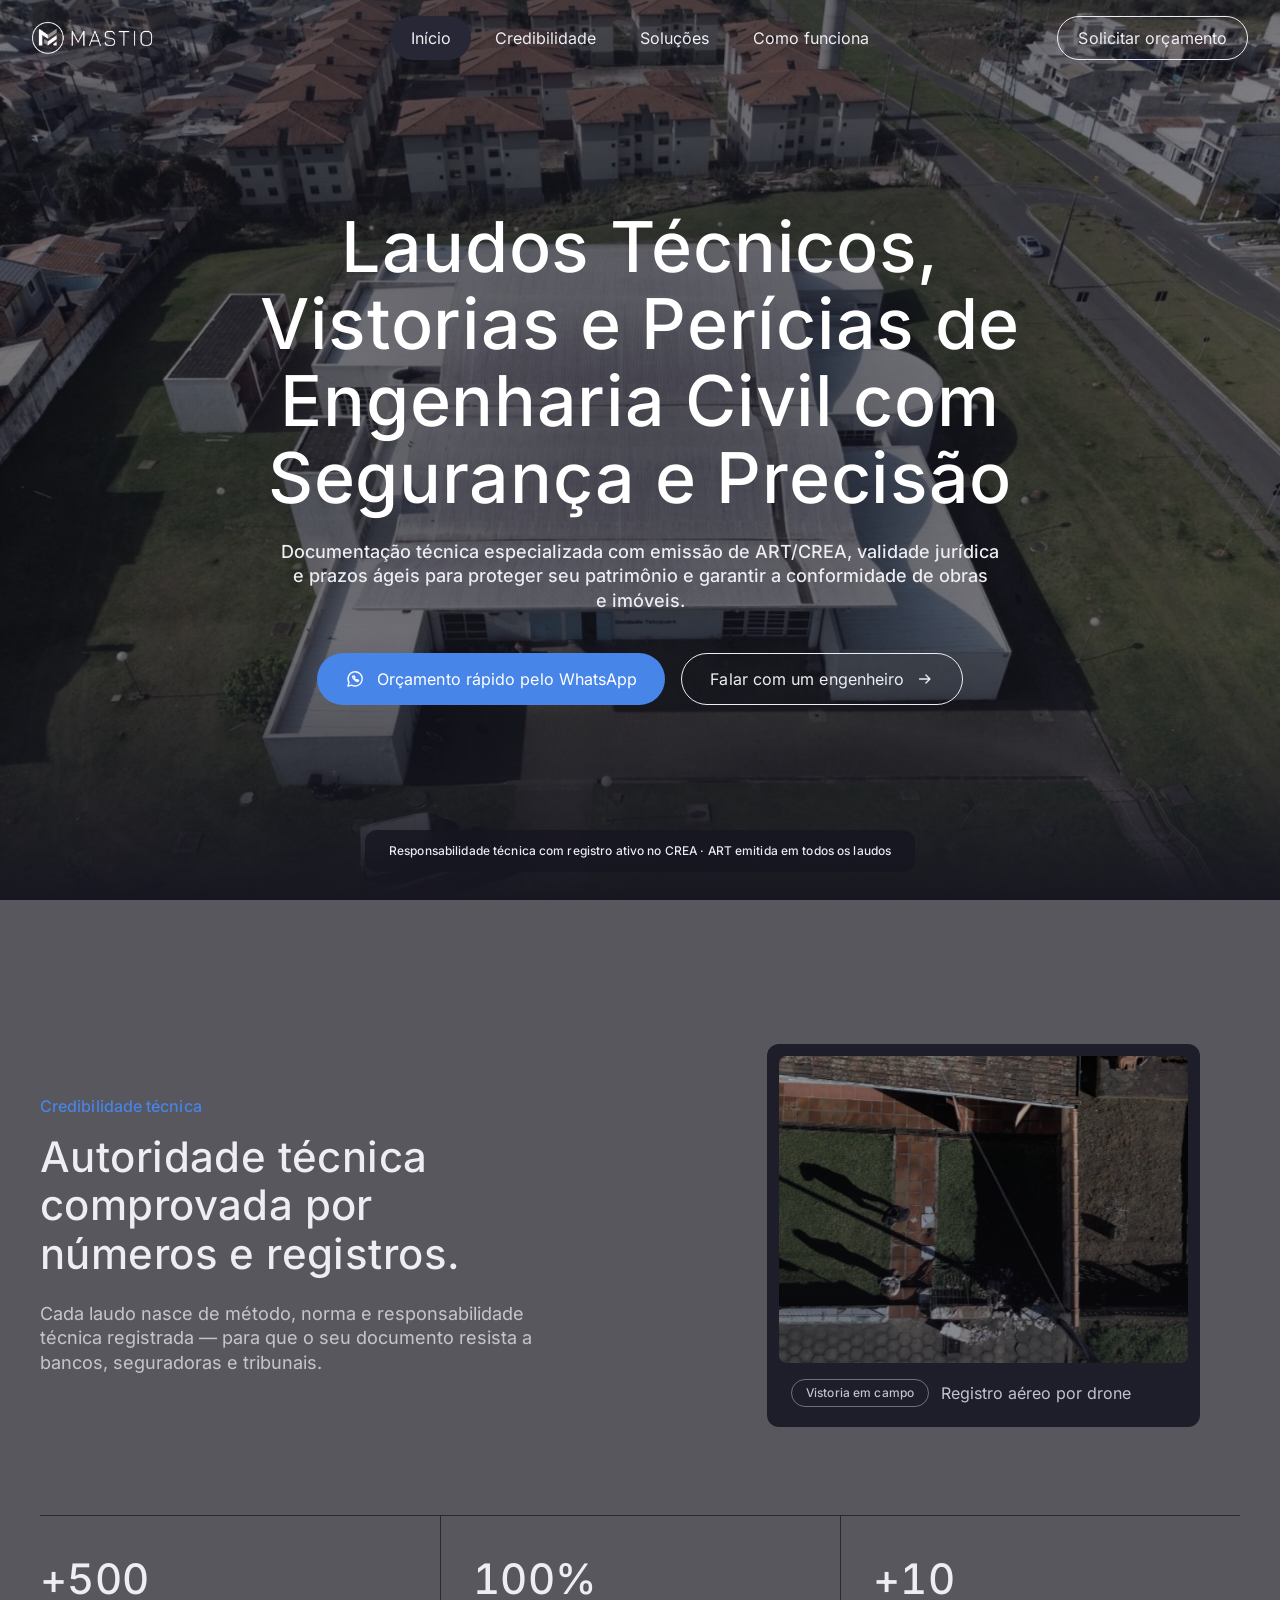
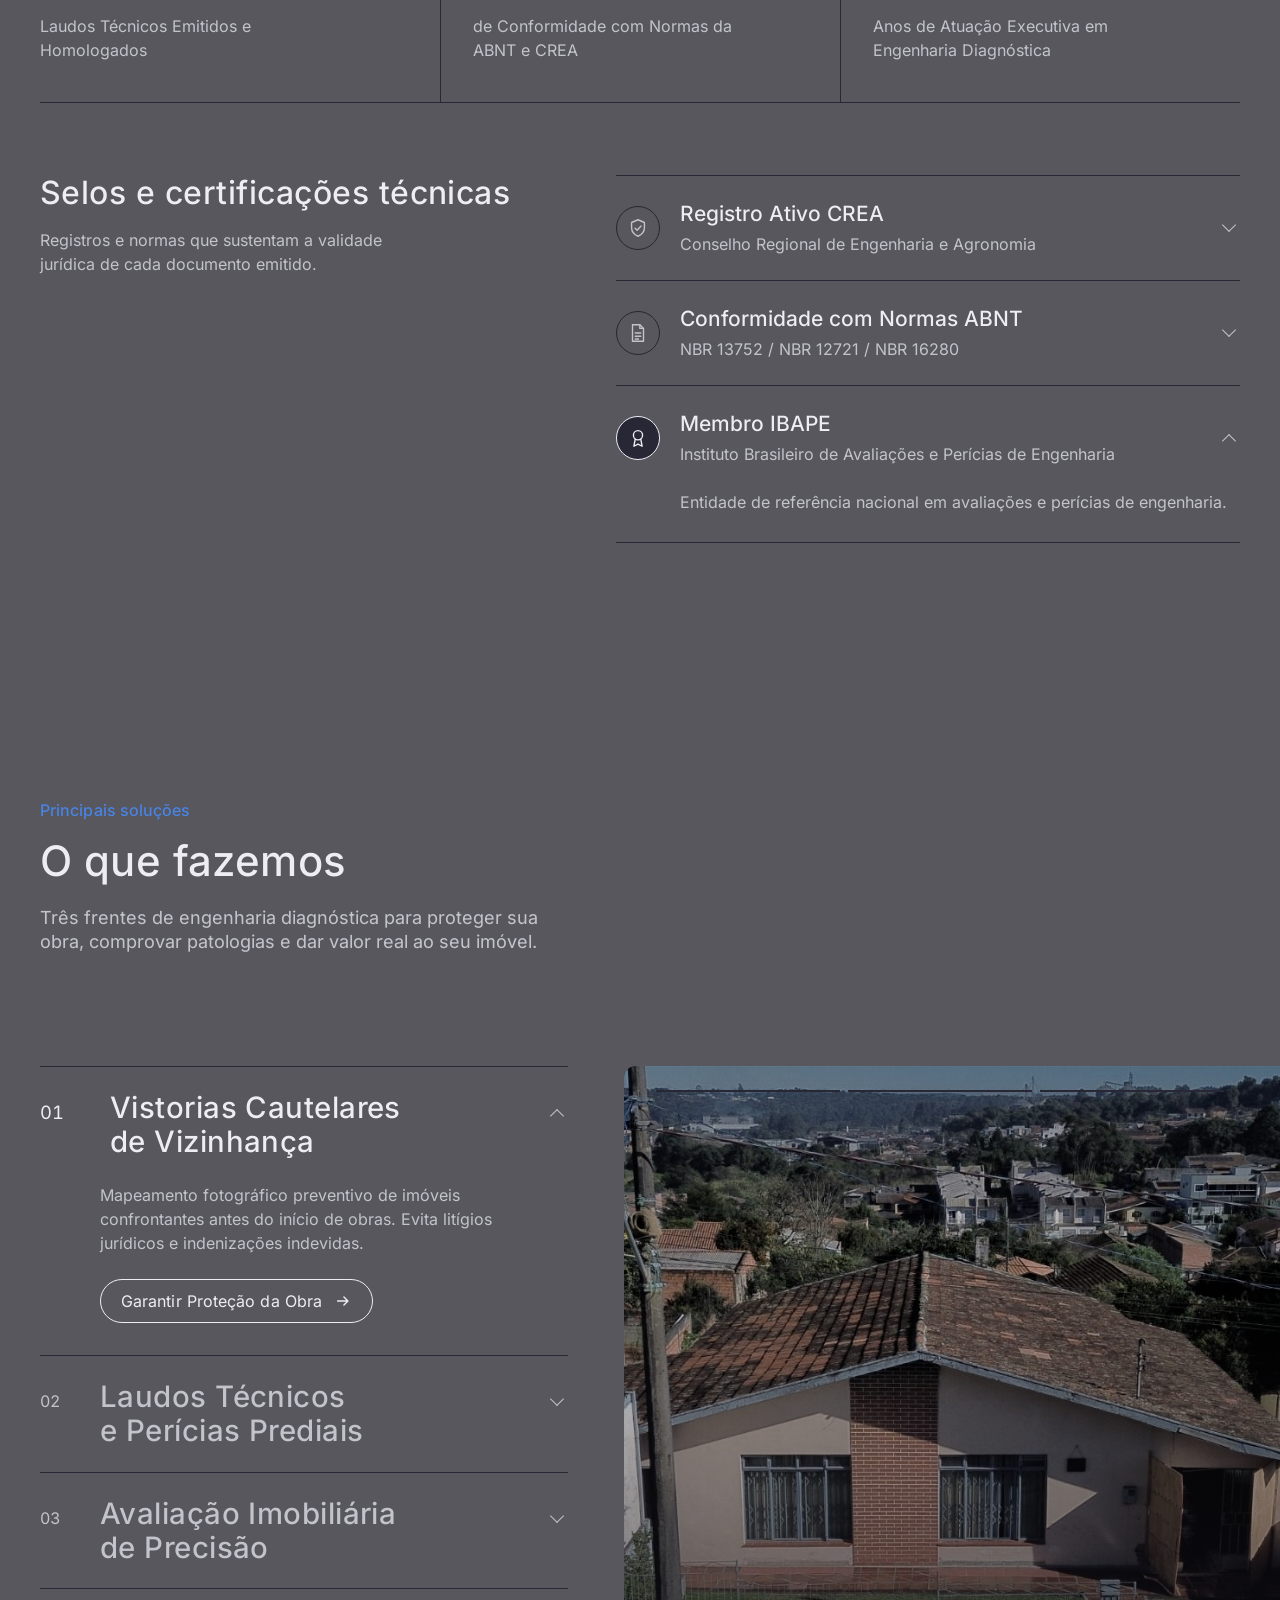
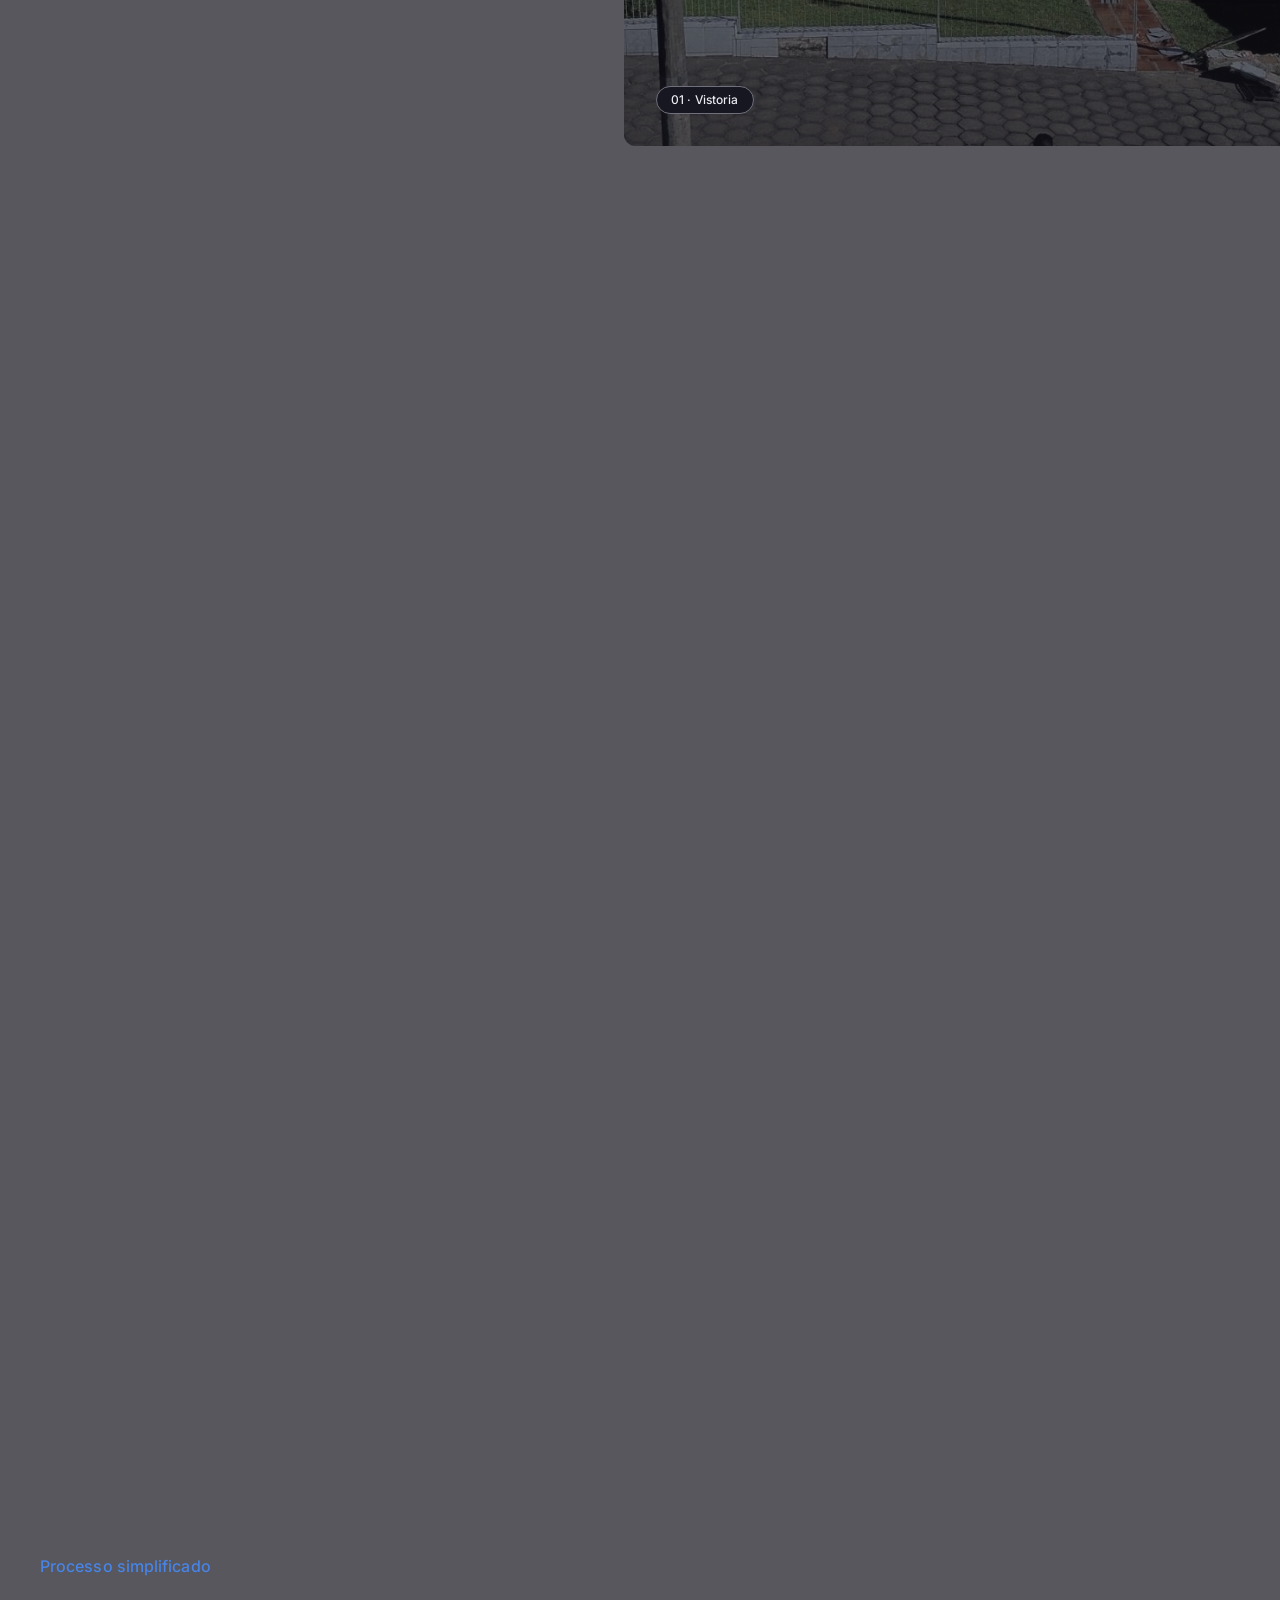
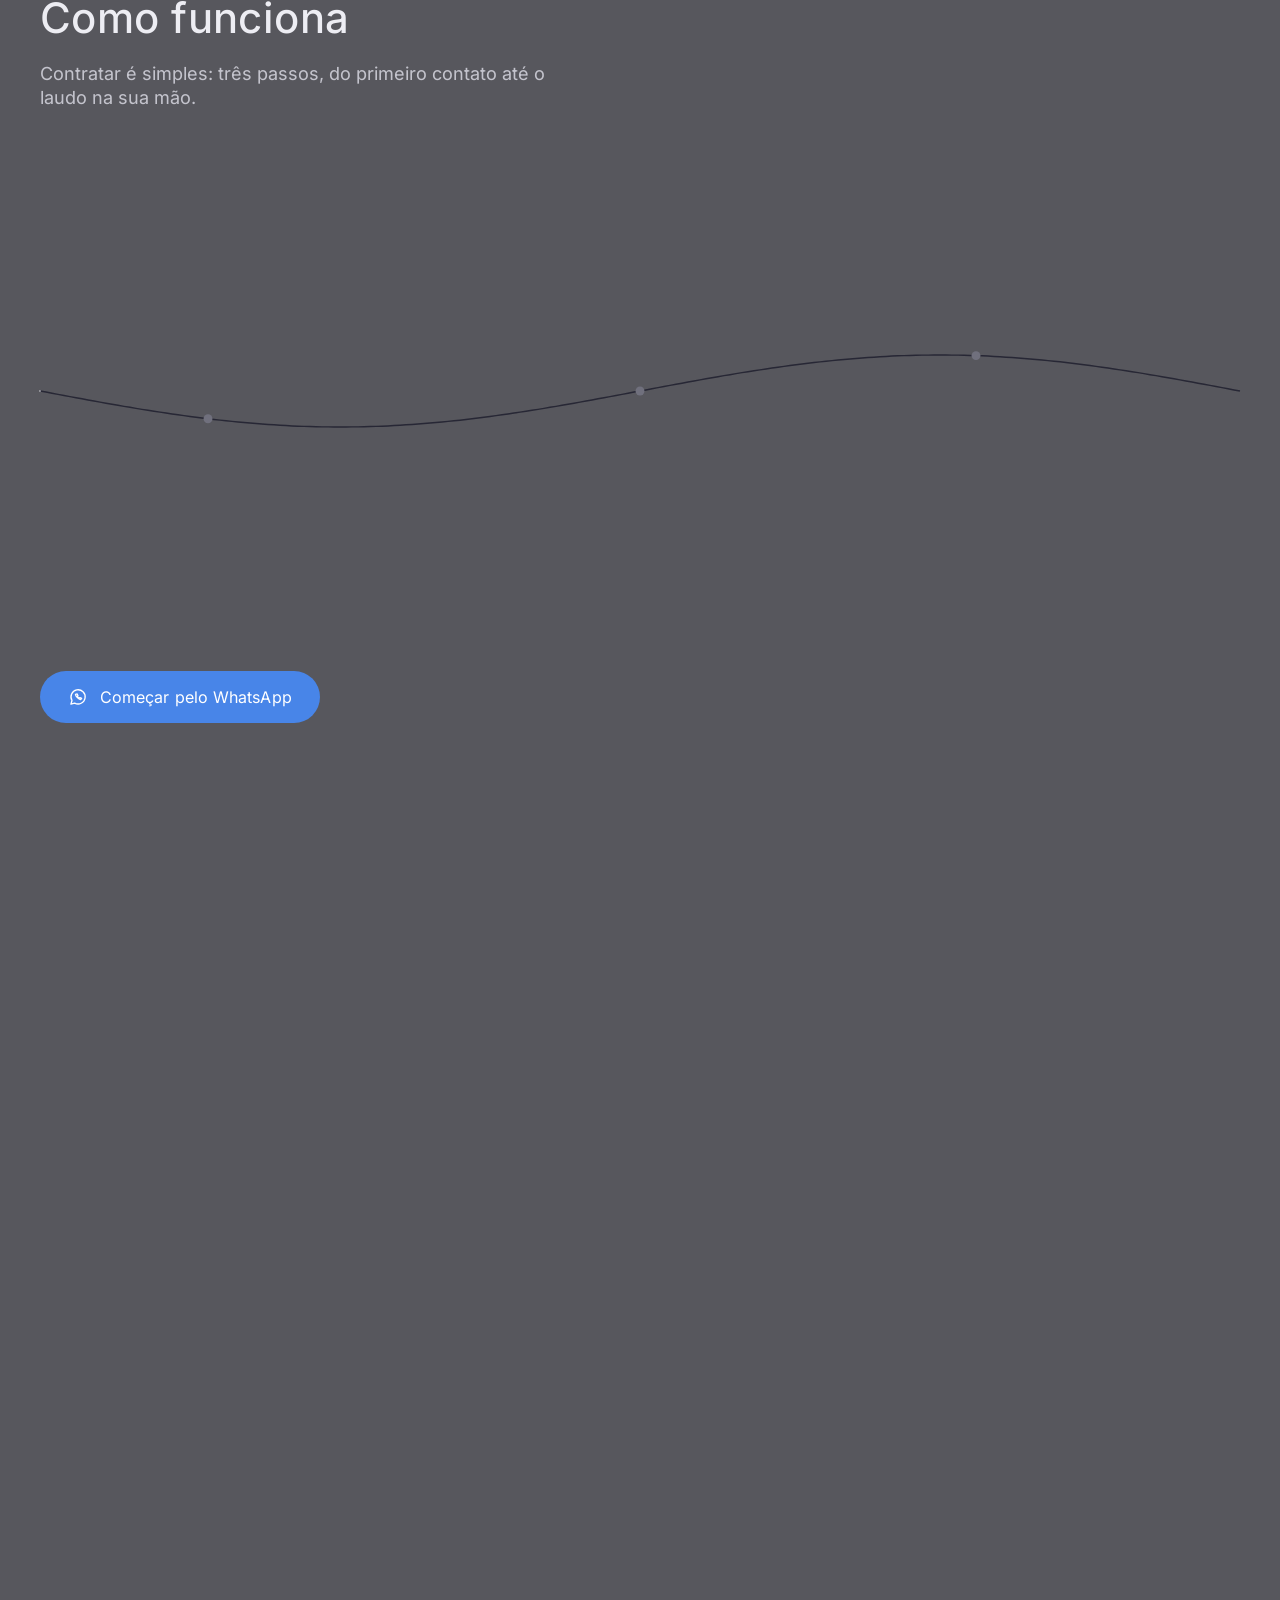
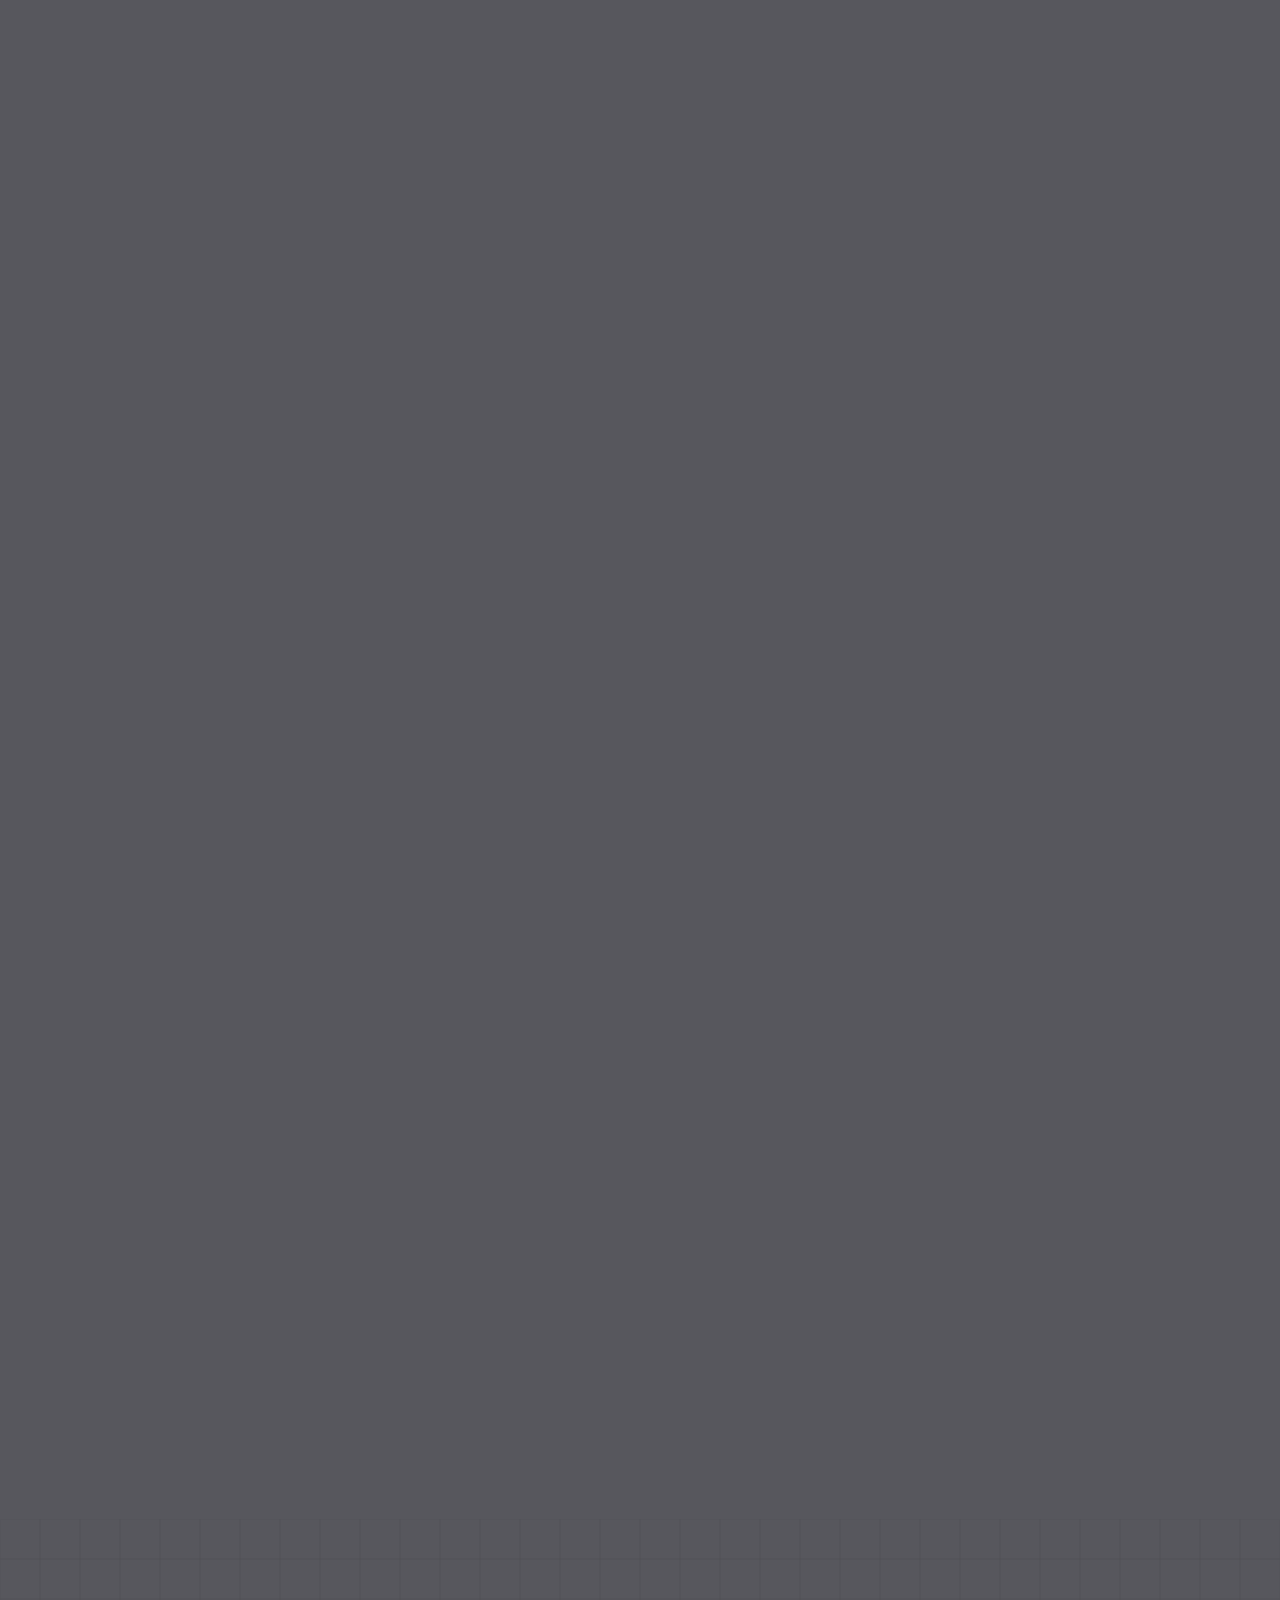
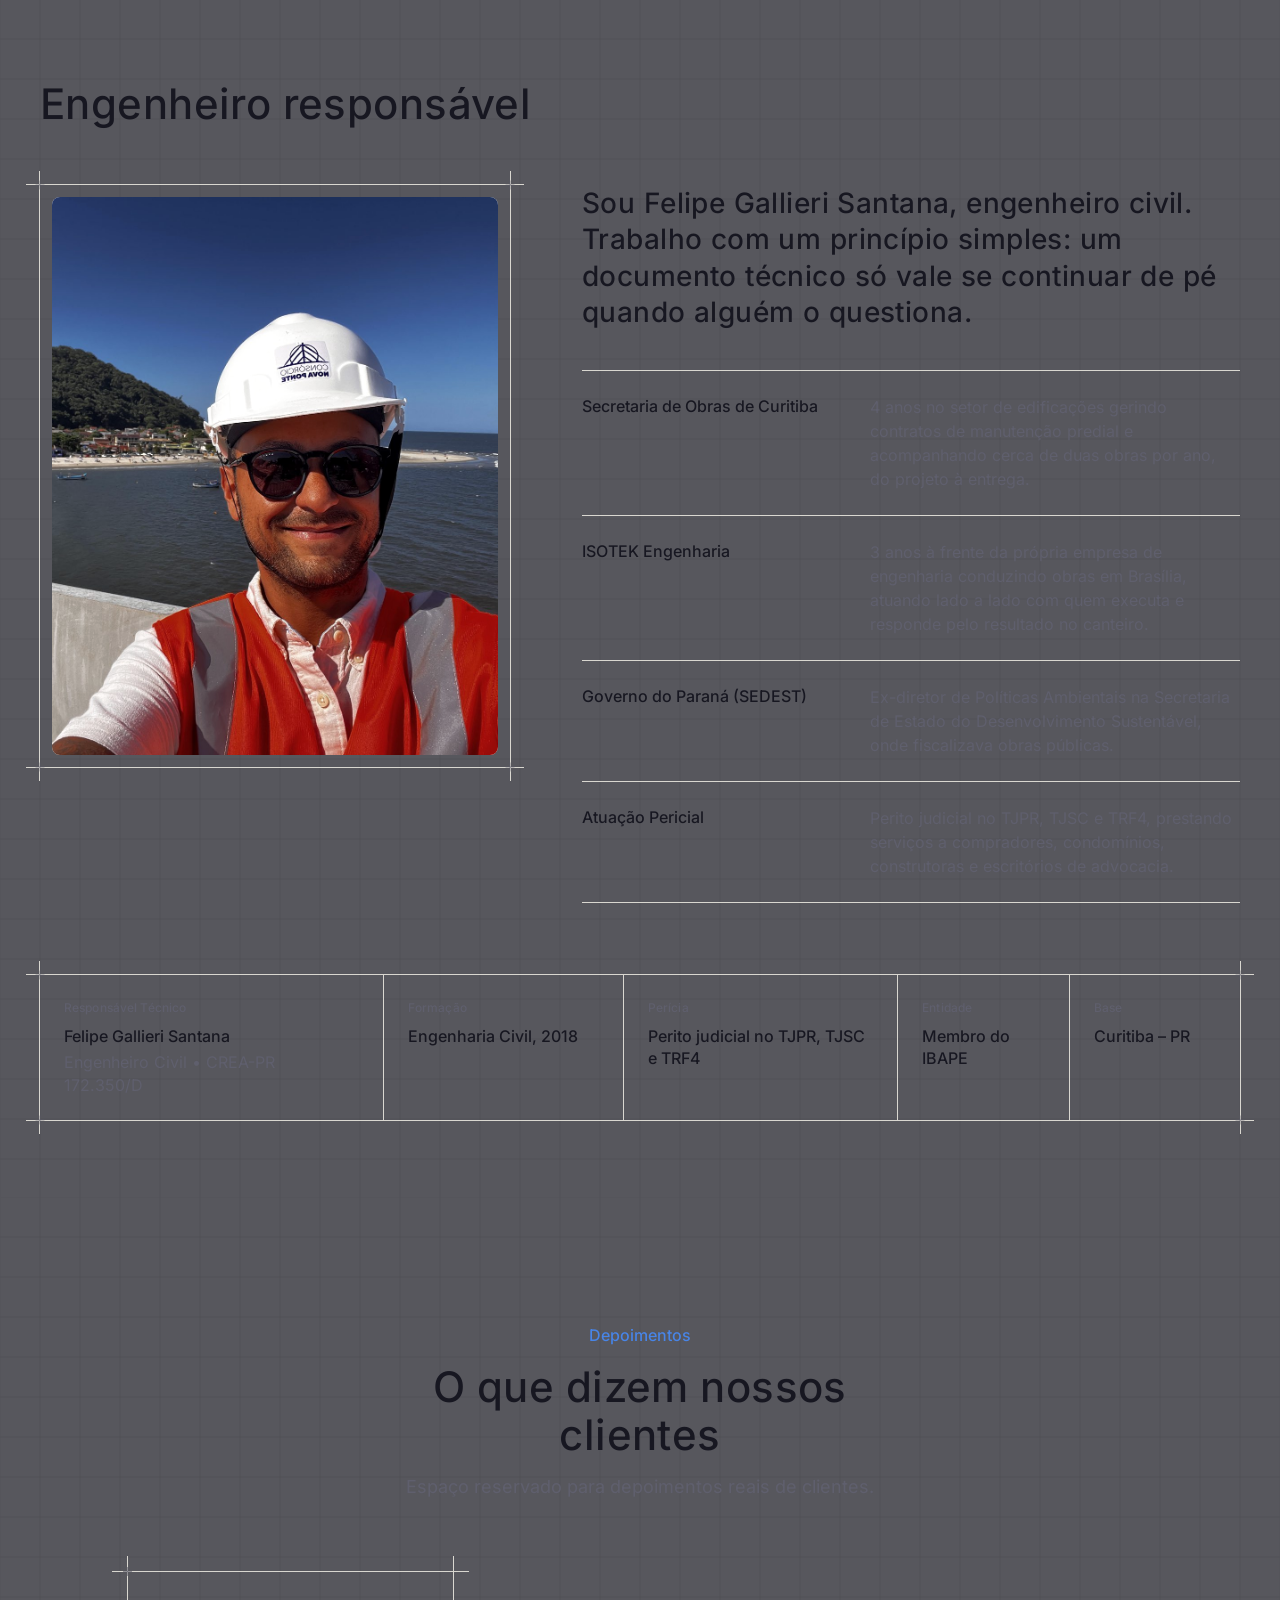
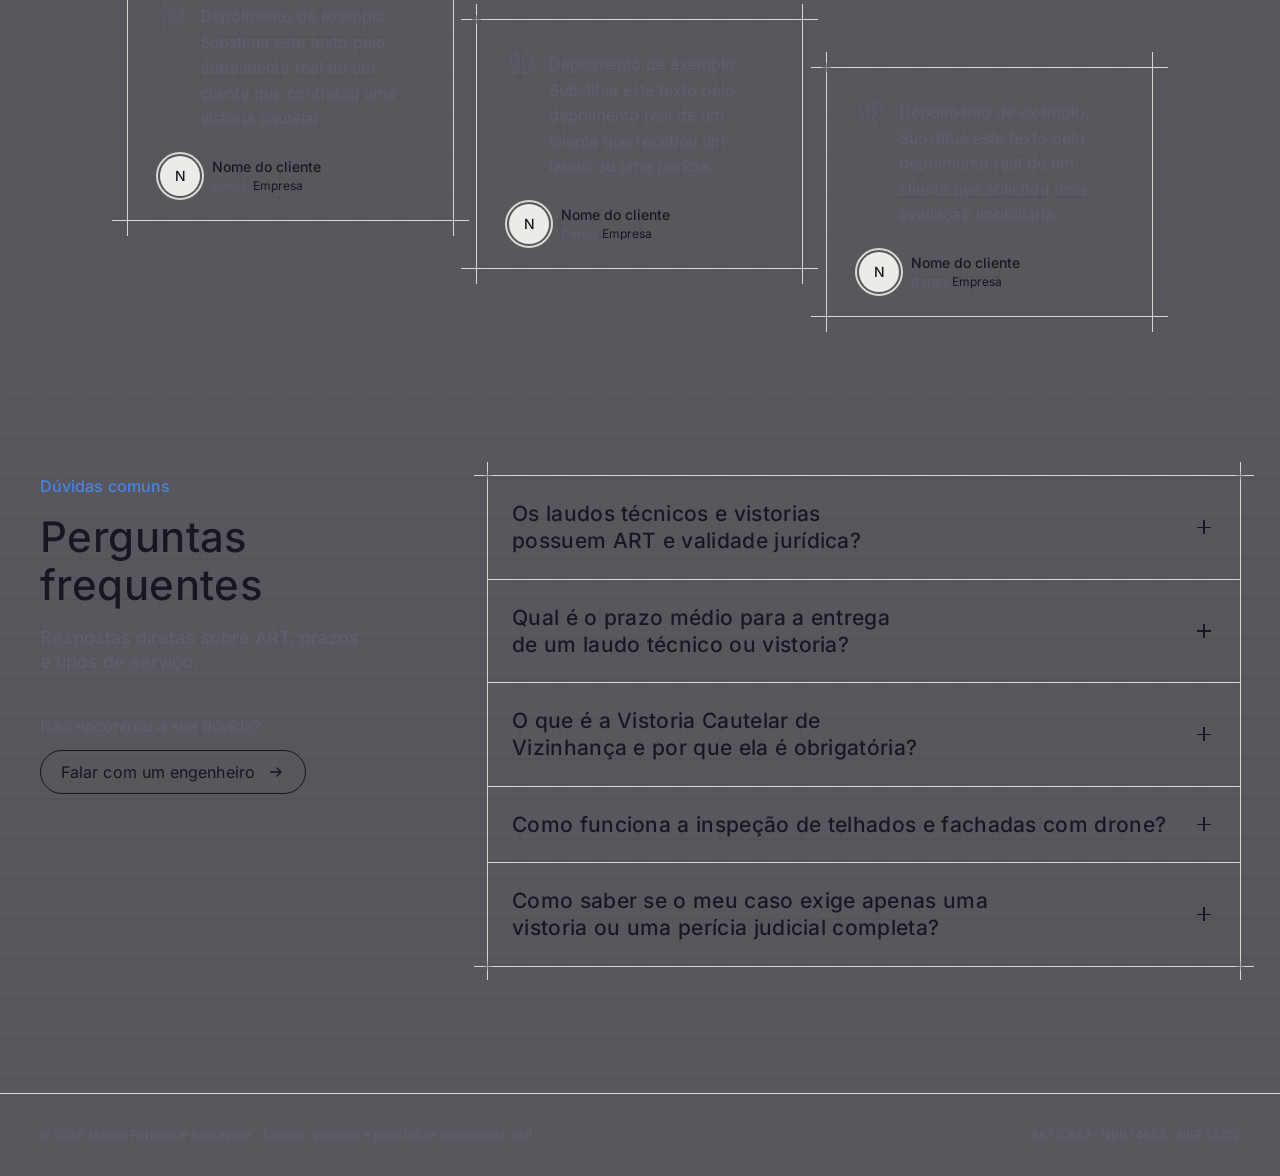
==== site-laudos/index.html @ f856f887 "Servicos prestados: volta ao carrossel horizontal reto Remove a roda em arco (rotacao e circulo pont" ====
<!doctype html>
<html lang="pt-BR">
<head>
  <meta charset="utf-8">
  <meta name="viewport" content="width=device-width, initial-scale=1">
  <title>Laudos Técnicos, Vistorias e Perícias de Engenharia Civil | Mastio</title>
  <meta name="description" content="Laudos técnicos, vistorias cautelares, perícias prediais e avaliação imobiliária com ART/CREA, validade jurídica e prazos ágeis. Solicite um orçamento rápido pelo WhatsApp.">
  <meta name="theme-color" content="#171721">
  <meta property="og:type" content="website">
  <meta property="og:title" content="Laudos Técnicos, Vistorias e Perícias de Engenharia Civil">
  <meta property="og:description" content="Documentação técnica especializada com emissão de ART/CREA, validade jurídica e prazos ágeis.">
  <meta property="og:image" content="assets/img/hero-aerea.jpg">
  <link rel="preload" href="assets/fonts/inter-latin-wght-normal.woff2" as="font" type="font/woff2" crossorigin>
  <link rel="preload" href="assets/img/hero-aerea.jpg" as="image">
  <link rel="stylesheet" href="css/style.css">
  <script>document.documentElement.classList.add('js');</script>
  <script type="application/ld+json">
  {
    "@context": "https://schema.org",
    "@type": "ProfessionalService",
    "name": "Mastio Perícias e Avaliações",
    "description": "Laudos técnicos, vistorias cautelares, perícias prediais e avaliação imobiliária de precisão com ART/CREA.",
    "areaServed": "BR",
    "serviceType": ["Vistoria cautelar de vizinhança", "Laudo técnico e perícia predial", "Avaliação imobiliária NBR 14653"]
  }
  </script>
    <script type="application/ld+json">
  {
    "@context": "https://schema.org",
    "@type": "FAQPage",
    "mainEntity": [
      {
        "@type": "Question",
        "name": "Os laudos técnicos e vistorias possuem ART e validade jurídica?",
        "alternateName": "Laudo técnico de engenharia tem valor jurídico e ART do CREA?",
        "acceptedAnswer": {
          "@type": "Answer",
          "text": "Sim. Todos os laudos, vistorias cautelares e inspeções emitidas acompanham a devida Anotação de Responsabilidade Técnica (ART) registrada junto ao CREA. Isso garante total validade legal para apresentação em processos judiciais, instituições bancárias, construtoras, prefeituras e administradoras de condomínios."
        }
      },
      {
        "@type": "Question",
        "name": "Qual é o prazo médio para a entrega de um laudo técnico ou vistoria?",
        "alternateName": "Quanto tempo demora para receber um laudo técnico ou vistoria de imóvel?",
        "acceptedAnswer": {
          "@type": "Answer",
          "text": "O prazo de entrega varia conforme a complexidade do serviço e o tipo de inspeção. Vistorias pontuais e relatórios de recebimento de imóveis costumam ser entregues em poucos dias úteis após a vistoria presencial em campo, sempre detalhando as evidências coletadas sem enrolação ou termos excessivamente complexos."
        }
      },
      {
        "@type": "Question",
        "name": "O que é a Vistoria Cautelar de Vizinhança e por que ela é obrigatória?",
        "alternateName": "Para que serve a vistoria cautelar de vizinhança antes de iniciar uma obra?",
        "acceptedAnswer": {
          "@type": "Answer",
          "text": "A vistoria cautelar de vizinhança é um registro fotográfico e descritivo minucioso do estado atual dos imóveis no entorno de uma nova construção ou demolição. Ela é essencial para resguardar construtoras, engenheiros e proprietários contra reclamações e pleitos indenizatórios por danos pré-existentes nas edificações vizinhas."
        }
      },
      {
        "@type": "Question",
        "name": "Como funciona a inspeção de telhados e fachadas com drone?",
        "alternateName": "Como é feita a inspeção predial de telhado e fachada com uso de drone?",
        "acceptedAnswer": {
          "@type": "Answer",
          "text": "A inspeção com drone utiliza tecnologia de mapeamento aéreo de alta precisão para analisar coberturas, calhas, rufos e superfícies verticais. Essa metodologia permite identificar fissuras, infiltrações e anomalias visíveis com total segurança operacional, eliminando a necessidade de andaimes ou acesso físico arriscado na estrutura."
        }
      },
      {
        "@type": "Question",
        "name": "Como saber se o meu caso exige apenas uma vistoria ou uma perícia judicial completa?",
        "alternateName": "Qual a diferença entre vistoria técnica, laudo e perícia judicial de engenharia?",
        "acceptedAnswer": {
          "@type": "Answer",
          "text": "Uma vistoria ou laudo técnico geralmente atende a demandas preventivas, negociações de compra/venda, liberação de reformas ou apuração de patologias pontuais (como trincas e mofo). Já a perícia judicial ou assistência técnica envolve litígios em andamento, exigindo acompanhamento processual, formulação de quesitos e pareceres críticos fundamentados para defesa em tribunais (como TJPR, TJSC e TRF4)."
        }
      }
    ]
  }
  </script>
</head>
<body>
  <a class="skip" href="#credibilidade">Ir para o conteúdo</a>
  <div class="progress" aria-hidden="true"><span></span></div>

  <header class="nav" id="nav">
    <div class="nav__inner">
      <a class="brand" href="#inicio" aria-label="Mastio Perícias e Avaliações — início">
        <img class="brand__logo" src="assets/img/logo-mastio.png" alt="Mastio Perícias e Avaliações" width="123" height="32">
      </a>

      <nav class="nav__links" aria-label="Seções">
        <a class="pill-link" href="#inicio" data-spy="inicio">Início</a>
        <a class="pill-link" href="#credibilidade" data-spy="credibilidade">Credibilidade</a>
        <a class="pill-link" href="#solucoes" data-spy="solucoes">Soluções</a>
        <a class="pill-link" href="#como-funciona" data-spy="como-funciona">Como funciona</a>
      </nav>

      <a class="btn btn--ghost btn--sm nav__cta" href="https://wa.me/5541996828147?text=Ol%C3%A1%2C%20vim%20pelo%20site%20e%20quero%20um%20or%C3%A7amento." target="_blank" rel="noopener">
        <span>Solicitar orçamento</span>
      </a>
    </div>
    <nav class="nav__row2" aria-label="Seções (mobile)">
      <a class="pill-link" href="#inicio" data-spy="inicio">Início</a>
      <a class="pill-link" href="#credibilidade" data-spy="credibilidade">Credibilidade</a>
      <a class="pill-link" href="#solucoes" data-spy="solucoes">Soluções</a>
      <a class="pill-link" href="#como-funciona" data-spy="como-funciona">Processo</a>
    </nav>
  </header>

  <main>
    <!-- ============ SEÇÃO 1 — HERO ============ -->
    <section class="hero" id="inicio" aria-labelledby="hero-title">
      <div class="hero__media">
        <img class="hero__img" src="assets/img/hero-aerea.jpg" alt="Vista aérea de drone de um edifício de grande porte com cobertura curva, cercado por gramado e conjunto habitacional" width="1600" height="1200" fetchpriority="high">
        <div class="hero__tint"></div>
      </div>

      <div class="hero__content">
        <h1 class="hero__title split" id="hero-title">Laudos Técnicos, Vistorias e Perícias de Engenharia Civil com Segurança e Precisão</h1>
        <h2 class="hero__sub" data-rise style="--d:.55s">Documentação técnica especializada com emissão de ART/CREA, validade jurídica e prazos ágeis para proteger seu patrimônio e garantir a conformidade de obras e imóveis.</h2>

        <div class="hero__actions" data-rise style="--d:.75s">
          <a class="btn btn--primary magnetic" href="https://wa.me/5541996828147?text=Ol%C3%A1%2C%20gostaria%20de%20solicitar%20um%20or%C3%A7amento%20r%C3%A1pido." target="_blank" rel="noopener">
            <svg viewBox="0 0 24 24" width="20" height="20" aria-hidden="true" fill="none" stroke="currentColor" stroke-width="1.6" stroke-linecap="round" stroke-linejoin="round"><path d="M3.5 20.5l1.3-4.3A8.5 8.5 0 1 1 8 19.3z"/><path d="M9 8.8c.2 2.6 3.6 5.9 6.2 6.2l1.2-1.3-2.1-1-.9.7c-.9-.4-1.7-1.2-2.1-2.1l.7-.9-1-2.1z"/></svg>
            <span>Orçamento rápido pelo WhatsApp</span>
          </a>
          <a class="btn btn--ghost magnetic" href="https://wa.me/5541996828147?text=Ol%C3%A1%2C%20gostaria%20de%20falar%20com%20um%20engenheiro%20especialista." target="_blank" rel="noopener">
            <span>Falar com um engenheiro</span>
            <svg class="arrow" viewBox="0 0 20 20" width="18" height="18" aria-hidden="true" fill="none" stroke="currentColor" stroke-width="1.5" stroke-linecap="round" stroke-linejoin="round"><path d="M4 10h11M11 5.5 15.5 10 11 14.5"/></svg>
          </a>
        </div>
      </div>

            <p class="hero__disclaimer" data-rise style="--d:1s"><span>Responsabilidade técnica com registro ativo no CREA</span><span class="sep" aria-hidden="true"> · </span><span>ART emitida em todos os laudos</span></p>
    </section>

    <!-- ============ SEÇÃO 2 — CREDIBILIDADE ============ -->
    <section class="section cred" id="credibilidade" aria-labelledby="cred-title">

      <div class="wrap">
        <div class="cred__top">
          <header class="cred__head">
            <p class="eyebrow" data-reveal>Credibilidade técnica</p>
            <h2 class="h-lg split" id="cred-title">Autoridade técnica comprovada por números e registros.</h2>
            <p class="lead" data-reveal style="--d:.15s">Cada laudo nasce de método, norma e responsabilidade técnica registrada — para que o seu documento resista a bancos, seguradoras e tribunais.</p>
          </header>

          <figure class="card shot" data-reveal style="--d:.1s">
            <div class="shot__media"><img src="assets/img/campo-aerea.jpg" alt="Vista aérea de vistoria técnica em campo, com dois profissionais inspecionando muro e calçada" loading="lazy" width="1600" height="900" data-parallax-img></div>
            <figcaption><span class="tag">Vistoria em campo</span><span class="shot__cap">Registro aéreo por drone</span></figcaption>
          </figure>        </div>

        <ul class="metrics" role="list">
          <li class="metric" data-reveal style="--d:0s">
            <p class="metric__num"><span data-count="500" data-prefix="+">+500</span></p>
            <p class="metric__label">Laudos Técnicos Emitidos e Homologados</p>
          </li>
          <li class="metric" data-reveal style="--d:.12s">
            <p class="metric__num"><span data-count="100" data-suffix="%">100%</span></p>
            <p class="metric__label">de Conformidade com Normas da ABNT e CREA</p>
          </li>
          <li class="metric" data-reveal style="--d:.24s">
            <p class="metric__num"><span data-count="10" data-prefix="+">+10</span></p>
            <p class="metric__label">Anos de Atuação Executiva em Engenharia Diagnóstica</p>
          </li>
        </ul>

        <div class="seals">
          <div class="seals__intro">
            <h3 class="h-md" data-reveal>Selos e certificações técnicas</h3>
            <p class="body" data-reveal style="--d:.1s">Registros e normas que sustentam a validade jurídica de cada documento emitido.</p>
          </div>

          <ul class="seals__list" role="list">
            <li class="seal is-active" data-reveal style="--d:0s">
              <button class="seal__btn" type="button" aria-expanded="true">
                <span class="seal__icon" aria-hidden="true"><svg viewBox="0 0 24 24" width="22" height="22" fill="none" stroke="currentColor" stroke-width="1.5" stroke-linecap="round" stroke-linejoin="round"><path d="M12 3l7 3v5.5c0 4.2-2.9 7.8-7 9.5-4.1-1.7-7-5.3-7-9.5V6z"/><path d="M8.8 12.2l2.3 2.3 4.2-4.6"/></svg></span>
                <span class="seal__text"><span class="seal__title">Registro Ativo CREA</span><span class="seal__sub">Conselho Regional de Engenharia e Agronomia</span></span>
                <span class="seal__chev" aria-hidden="true"></span>
              </button>
              <div class="seal__body"><p>Responsabilidade técnica formalizada por ART em cada laudo emitido.</p></div>
            </li>
            <li class="seal" data-reveal style="--d:.1s">
              <button class="seal__btn" type="button" aria-expanded="false">
                <span class="seal__icon" aria-hidden="true"><svg viewBox="0 0 24 24" width="22" height="22" fill="none" stroke="currentColor" stroke-width="1.5" stroke-linecap="round" stroke-linejoin="round"><path d="M6 3h8l4 4v14H6z"/><path d="M14 3v4h4"/><path d="M9 12h6M9 15.5h6M9 18.5h3.5"/></svg></span>
                <span class="seal__text"><span class="seal__title">Conformidade com Normas ABNT</span><span class="seal__sub">NBR&nbsp;13752 / NBR&nbsp;12721 / NBR&nbsp;16280</span></span>
                <span class="seal__chev" aria-hidden="true"></span>
              </button>
              <div class="seal__body"><p>Metodologia normatizada para perícias, custos de edificações e reformas.</p></div>
            </li>
            <li class="seal" data-reveal style="--d:.2s">
              <button class="seal__btn" type="button" aria-expanded="false">
                <span class="seal__icon" aria-hidden="true"><svg viewBox="0 0 24 24" width="22" height="22" fill="none" stroke="currentColor" stroke-width="1.5" stroke-linecap="round" stroke-linejoin="round"><circle cx="12" cy="9" r="5"/><path d="M9 13.2 7.5 21 12 18.6 16.5 21 15 13.2"/></svg></span>
                <span class="seal__text"><span class="seal__title">Membro IBAPE</span><span class="seal__sub">Instituto Brasileiro de Avaliações e Perícias de Engenharia</span></span>
                <span class="seal__chev" aria-hidden="true"></span>
              </button>
              <div class="seal__body"><p>Entidade de referência nacional em avaliações e perícias de engenharia.</p></div>
            </li>
          </ul>
        </div>
      </div>
    </section>

    <!-- ============ SEÇÃO 3 — SOLUÇÕES ============ -->
    <section class="section sol" id="solucoes" aria-labelledby="sol-title">
      <div class="wrap">
        <header class="sol__head">
          <p class="eyebrow" data-reveal>Principais soluções</p>
          <h2 class="h-lg split" id="sol-title">O que fazemos</h2>
          <p class="lead" data-reveal style="--d:.15s">Três frentes de engenharia diagnóstica para proteger sua obra, comprovar patologias e dar valor real ao seu imóvel.</p>
        </header>

        <div class="svcx" data-svcx>
          <div class="svcx__pin">
            <ol class="svcx__list">
            <li class="svcx__item" data-reveal style="--d:0.0s">
              <button class="svcx__head" type="button" aria-expanded="false">
                <span class="svcx__n">01</span>
                <h3 class="svcx__t">Vistorias Cautelares de Vizinhança</h3>
                <span class="svcx__chev" aria-hidden="true"></span>
              </button>
              <div class="svcx__body">
                <div>
                  <div class="svcx__m"><img src="assets/img/avaliacao-fachada.jpg" alt="Fachada de casa residencial com a vizinhança ao fundo, objeto de avaliação imobiliária" loading="lazy" width="1600" height="900" style="object-position:50% 62%"></div>
                  <p class="body">Mapeamento fotográfico preventivo de imóveis confrontantes antes do início de obras. Evita litígios jurídicos e indenizações indevidas.</p>
                  <a class="btn btn--ghost btn--sm" href="https://wa.me/5541996828147?text=Ol%C3%A1%2C%20quero%20garantir%20a%20prote%C3%A7%C3%A3o%20da%20minha%20obra%20com%20uma%20vistoria%20cautelar." target="_blank" rel="noopener"><span>Garantir Proteção da Obra</span><svg class="arrow" viewBox="0 0 20 20" width="18" height="18" aria-hidden="true" fill="none" stroke="currentColor" stroke-width="1.5" stroke-linecap="round" stroke-linejoin="round"><path d="M4 10h11M11 5.5 15.5 10 11 14.5"/></svg></a>
                </div>
              </div>
              <span class="svcx__bar" aria-hidden="true"></span>
            </li>
            <li class="svcx__item" data-reveal style="--d:0.1s">
              <button class="svcx__head" type="button" aria-expanded="false">
                <span class="svcx__n">02</span>
                <h3 class="svcx__t">Laudos Técnicos e Perícias Prediais</h3>
                <span class="svcx__chev" aria-hidden="true"></span>
              </button>
              <div class="svcx__body">
                <div>
                  <div class="svcx__m"><img src="assets/img/pericia-trinca.jpg" alt="Beiral e fachada de um imóvel com fissura visível na parede, registrada em perícia predial" loading="lazy" width="1600" height="900" style="object-position:55% 62%"></div>
                  <p class="body">Inspeção detalhada de patologias construtivas (infiltrações, trincas, falhas estruturais) para reformas, condomínios e disputas judiciais.</p>
                  <a class="btn btn--ghost btn--sm" href="https://wa.me/5541996828147?text=Ol%C3%A1%2C%20quero%20solicitar%20uma%20inspe%C3%A7%C3%A3o%20t%C3%A9cnica." target="_blank" rel="noopener"><span>Solicitar Inspeção Técnica</span><svg class="arrow" viewBox="0 0 20 20" width="18" height="18" aria-hidden="true" fill="none" stroke="currentColor" stroke-width="1.5" stroke-linecap="round" stroke-linejoin="round"><path d="M4 10h11M11 5.5 15.5 10 11 14.5"/></svg></a>
                </div>
              </div>
              <span class="svcx__bar" aria-hidden="true"></span>
            </li>
            <li class="svcx__item" data-reveal style="--d:0.2s">
              <button class="svcx__head" type="button" aria-expanded="false">
                <span class="svcx__n">03</span>
                <h3 class="svcx__t">Avaliação Imobiliária de Precisão</h3>
                <span class="svcx__chev" aria-hidden="true"></span>
              </button>
              <div class="svcx__body">
                <div>
                  <div class="svcx__m"><img src="assets/img/vistoria-aerea.jpg" alt="Vista aérea de cobertura e imóveis confrontantes mapeados em vistoria cautelar de vizinhança" loading="lazy" width="1600" height="900" style="object-position:50% 48%"></div>
                  <p class="body">Determinação do valor real de mercado de imóveis residenciais, comerciais e industriais conforme a NBR 14653 para bancos, inventários e compra/venda.</p>
                  <a class="btn btn--ghost btn--sm" href="https://wa.me/5541996828147?text=Ol%C3%A1%2C%20quero%20avaliar%20meu%20im%C3%B3vel." target="_blank" rel="noopener"><span>Avaliar Meu Imóvel</span><svg class="arrow" viewBox="0 0 20 20" width="18" height="18" aria-hidden="true" fill="none" stroke="currentColor" stroke-width="1.5" stroke-linecap="round" stroke-linejoin="round"><path d="M4 10h11M11 5.5 15.5 10 11 14.5"/></svg></a>
                </div>
              </div>
              <span class="svcx__bar" aria-hidden="true"></span>
            </li>
            </ol>
            <div class="svcx__stage" aria-hidden="false">
              <div class="svcx__prog" aria-hidden="true"><i></i><i></i><i></i></div>
            <figure class="svcx__fig" style="--z:1">
              <div class="svcx__px"><img src="assets/img/avaliacao-fachada.jpg" alt="Fachada de casa residencial com a vizinhança ao fundo, objeto de avaliação imobiliária" loading="lazy" width="1600" height="900" style="object-position:50% 62%"></div>
              <figcaption class="svcx__chip"><span class="tag">01 · Vistoria</span></figcaption>
            </figure>
            <figure class="svcx__fig" style="--z:2">
              <div class="svcx__px"><img src="assets/img/pericia-trinca.jpg" alt="Beiral e fachada de um imóvel com fissura visível na parede, registrada em perícia predial" loading="lazy" width="1600" height="900" style="object-position:55% 62%"></div>
              <figcaption class="svcx__chip"><span class="tag">02 · Perícia</span></figcaption>
            </figure>
            <figure class="svcx__fig" style="--z:3">
              <div class="svcx__px"><img src="assets/img/vistoria-aerea.jpg" alt="Vista aérea de cobertura e imóveis confrontantes mapeados em vistoria cautelar de vizinhança" loading="lazy" width="1600" height="900" style="object-position:50% 48%"></div>
              <figcaption class="svcx__chip"><span class="tag">03 · Avaliação</span></figcaption>
            </figure>
            </div>
          </div>
        </div>
      </div>
    </section>

    <!-- ============ SEÇÃO 4 — COMO FUNCIONA ============ -->
    <section class="section how" id="como-funciona" aria-labelledby="how-title">
      <div class="wrap">
        <header class="how__head">
          <p class="eyebrow" data-reveal>Processo simplificado</p>
          <h2 class="h-lg split" id="how-title">Como funciona</h2>
          <p class="lead" data-reveal style="--d:.15s">Contratar é simples: três passos, do primeiro contato até o laudo na sua mão.</p>
        </header>

        <div class="how__track">
          <svg class="how__svg" viewBox="0 0 1000 200" aria-hidden="true" focusable="false">
            <path class="how__base" d="M0 100.0 L5 100.9 L10 101.9 L15 102.8 L20 103.8 L25 104.7 L30 105.6 L35 106.5 L40 107.5 L45 108.4 L50 109.3 L55 110.2 L60 111.0 L65 111.9 L70 112.8 L75 113.6 L80 114.5 L85 115.3 L90 116.1 L95 116.9 L100 117.6 L105 118.4 L110 119.1 L115 119.8 L120 120.5 L125 121.2 L130 121.9 L135 122.5 L140 123.1 L145 123.7 L150 124.3 L155 124.8 L160 125.3 L165 125.8 L170 126.3 L175 126.7 L180 127.1 L185 127.5 L190 127.9 L195 128.2 L200 128.5 L205 128.8 L210 129.1 L215 129.3 L220 129.5 L225 129.6 L230 129.8 L235 129.9 L240 129.9 L245 130.0 L250 130.0 L255 130.0 L260 129.9 L265 129.9 L270 129.8 L275 129.6 L280 129.5 L285 129.3 L290 129.1 L295 128.8 L300 128.5 L305 128.2 L310 127.9 L315 127.5 L320 127.1 L325 126.7 L330 126.3 L335 125.8 L340 125.3 L345 124.8 L350 124.3 L355 123.7 L360 123.1 L365 122.5 L370 121.9 L375 121.2 L380 120.5 L385 119.8 L390 119.1 L395 118.4 L400 117.6 L405 116.9 L410 116.1 L415 115.3 L420 114.5 L425 113.6 L430 112.8 L435 111.9 L440 111.0 L445 110.2 L450 109.3 L455 108.4 L460 107.5 L465 106.5 L470 105.6 L475 104.7 L480 103.8 L485 102.8 L490 101.9 L495 100.9 L500 100.0 L505 99.1 L510 98.1 L515 97.2 L520 96.2 L525 95.3 L530 94.4 L535 93.5 L540 92.5 L545 91.6 L550 90.7 L555 89.8 L560 89.0 L565 88.1 L570 87.2 L575 86.4 L580 85.5 L585 84.7 L590 83.9 L595 83.1 L600 82.4 L605 81.6 L610 80.9 L615 80.2 L620 79.5 L625 78.8 L630 78.1 L635 77.5 L640 76.9 L645 76.3 L650 75.7 L655 75.2 L660 74.7 L665 74.2 L670 73.7 L675 73.3 L680 72.9 L685 72.5 L690 72.1 L695 71.8 L700 71.5 L705 71.2 L710 70.9 L715 70.7 L720 70.5 L725 70.4 L730 70.2 L735 70.1 L740 70.1 L745 70.0 L750 70.0 L755 70.0 L760 70.1 L765 70.1 L770 70.2 L775 70.4 L780 70.5 L785 70.7 L790 70.9 L795 71.2 L800 71.5 L805 71.8 L810 72.1 L815 72.5 L820 72.9 L825 73.3 L830 73.7 L835 74.2 L840 74.7 L845 75.2 L850 75.7 L855 76.3 L860 76.9 L865 77.5 L870 78.1 L875 78.8 L880 79.5 L885 80.2 L890 80.9 L895 81.6 L900 82.4 L905 83.1 L910 83.9 L915 84.7 L920 85.5 L925 86.4 L930 87.2 L935 88.1 L940 89.0 L945 89.8 L950 90.7 L955 91.6 L960 92.5 L965 93.5 L970 94.4 L975 95.3 L980 96.2 L985 97.2 L990 98.1 L995 99.1 L1000 100.0"/>
            <path class="how__path" d="M0 100.0 L5 100.9 L10 101.9 L15 102.8 L20 103.8 L25 104.7 L30 105.6 L35 106.5 L40 107.5 L45 108.4 L50 109.3 L55 110.2 L60 111.0 L65 111.9 L70 112.8 L75 113.6 L80 114.5 L85 115.3 L90 116.1 L95 116.9 L100 117.6 L105 118.4 L110 119.1 L115 119.8 L120 120.5 L125 121.2 L130 121.9 L135 122.5 L140 123.1 L145 123.7 L150 124.3 L155 124.8 L160 125.3 L165 125.8 L170 126.3 L175 126.7 L180 127.1 L185 127.5 L190 127.9 L195 128.2 L200 128.5 L205 128.8 L210 129.1 L215 129.3 L220 129.5 L225 129.6 L230 129.8 L235 129.9 L240 129.9 L245 130.0 L250 130.0 L255 130.0 L260 129.9 L265 129.9 L270 129.8 L275 129.6 L280 129.5 L285 129.3 L290 129.1 L295 128.8 L300 128.5 L305 128.2 L310 127.9 L315 127.5 L320 127.1 L325 126.7 L330 126.3 L335 125.8 L340 125.3 L345 124.8 L350 124.3 L355 123.7 L360 123.1 L365 122.5 L370 121.9 L375 121.2 L380 120.5 L385 119.8 L390 119.1 L395 118.4 L400 117.6 L405 116.9 L410 116.1 L415 115.3 L420 114.5 L425 113.6 L430 112.8 L435 111.9 L440 111.0 L445 110.2 L450 109.3 L455 108.4 L460 107.5 L465 106.5 L470 105.6 L475 104.7 L480 103.8 L485 102.8 L490 101.9 L495 100.9 L500 100.0 L505 99.1 L510 98.1 L515 97.2 L520 96.2 L525 95.3 L530 94.4 L535 93.5 L540 92.5 L545 91.6 L550 90.7 L555 89.8 L560 89.0 L565 88.1 L570 87.2 L575 86.4 L580 85.5 L585 84.7 L590 83.9 L595 83.1 L600 82.4 L605 81.6 L610 80.9 L615 80.2 L620 79.5 L625 78.8 L630 78.1 L635 77.5 L640 76.9 L645 76.3 L650 75.7 L655 75.2 L660 74.7 L665 74.2 L670 73.7 L675 73.3 L680 72.9 L685 72.5 L690 72.1 L695 71.8 L700 71.5 L705 71.2 L710 70.9 L715 70.7 L720 70.5 L725 70.4 L730 70.2 L735 70.1 L740 70.1 L745 70.0 L750 70.0 L755 70.0 L760 70.1 L765 70.1 L770 70.2 L775 70.4 L780 70.5 L785 70.7 L790 70.9 L795 71.2 L800 71.5 L805 71.8 L810 72.1 L815 72.5 L820 72.9 L825 73.3 L830 73.7 L835 74.2 L840 74.7 L845 75.2 L850 75.7 L855 76.3 L860 76.9 L865 77.5 L870 78.1 L875 78.8 L880 79.5 L885 80.2 L890 80.9 L895 81.6 L900 82.4 L905 83.1 L910 83.9 L915 84.7 L920 85.5 L925 86.4 L930 87.2 L935 88.1 L940 89.0 L945 89.8 L950 90.7 L955 91.6 L960 92.5 L965 93.5 L970 94.4 L975 95.3 L980 96.2 L985 97.2 L990 98.1 L995 99.1 L1000 100.0" pathLength="1"/>
            <circle class="how__dot" cx="140" cy="123.1" r="6"/><circle class="how__dot" cx="500" cy="100.0" r="6"/><circle class="how__dot" cx="780" cy="70.5" r="6"/>
            <circle class="how__tip" r="3.5" cx="0" cy="100"/>
          </svg>
          <ol class="how__steps">
            <li class="how__step is-up" style="--x:14.0%;--y:61.56%">
              <div class="how__txt">
                <span class="tag">Passo 1</span>
                <h3 class="h-sm">Contato</h3>
                <p class="body">Você chama pelo WhatsApp, conta o que precisa e recebe um orçamento rápido, sem formulário e sem burocracia.</p>
              </div>
            </li>
            <li class="how__step " style="--x:50.0%;--y:50.00%">
              <div class="how__txt">
                <span class="tag">Passo 2</span>
                <h3 class="h-sm">Análise e vistoria</h3>
                <p class="body">Um engenheiro analisa o seu caso e faz a vistoria técnica no local, com registro fotográfico detalhado.</p>
              </div>
            </li>
            <li class="how__step is-up" style="--x:78.0%;--y:35.27%">
              <div class="how__txt">
                <span class="tag">Passo 3</span>
                <h3 class="h-sm">Entrega do laudo</h3>
                <p class="body">Você recebe o laudo técnico com ART/CREA e validade jurídica, pronto para bancos, seguradoras e tribunais.</p>
              </div>
            </li>
          </ol>
        </div>

        <div class="how__cta" data-reveal>
          <a class="btn btn--primary magnetic" href="https://wa.me/5541996828147?text=Ol%C3%A1%2C%20gostaria%20de%20solicitar%20um%20or%C3%A7amento%20r%C3%A1pido." target="_blank" rel="noopener">
            <svg viewBox="0 0 24 24" width="20" height="20" aria-hidden="true" fill="none" stroke="currentColor" stroke-width="1.6" stroke-linecap="round" stroke-linejoin="round"><path d="M3.5 20.5l1.3-4.3A8.5 8.5 0 1 1 8 19.3z"/><path d="M9 8.8c.2 2.6 3.6 5.9 6.2 6.2l1.2-1.3-2.1-1-.9.7c-.9-.4-1.7-1.2-2.1-2.1l.7-.9-1-2.1z"/></svg>
            <span>Começar pelo WhatsApp</span>
          </a>
        </div>
      </div>
    </section>

    <!-- ============ SEÇÃO 5 — SERVIÇOS PRESTADOS (fundo claro, carrossel horizontal) ============ -->
    <section class="lite" id="servicos" aria-labelledby="serv-title">
      <div class="lite__run">
        <div class="lite__pin">
          <header class="lite__head wrap">
            <p class="eyebrow">Nossos serviços</p>
            <h2 class="h-lg" id="serv-title">Serviços prestados</h2>
          </header>

          <div class="ltabs" role="tablist" aria-label="Escolha um serviço">
            <button class="ltab is-active" type="button" role="tab" aria-selected="true" data-i="0"><span class="ltab__roll"><span>Análise de documentos</span><span aria-hidden="true">Análise de documentos</span></span></button>
            <button class="ltab" type="button" role="tab" aria-selected="false" data-i="1"><span class="ltab__roll"><span>Drone em telhados</span><span aria-hidden="true">Drone em telhados</span></span></button>
            <button class="ltab" type="button" role="tab" aria-selected="false" data-i="2"><span class="ltab__roll"><span>Entrega de apartamento</span><span aria-hidden="true">Entrega de apartamento</span></span></button>
            <button class="ltab" type="button" role="tab" aria-selected="false" data-i="3"><span class="ltab__roll"><span>Vistoria pontual</span><span aria-hidden="true">Vistoria pontual</span></span></button>
            <button class="ltab" type="button" role="tab" aria-selected="false" data-i="4"><span class="ltab__roll"><span>Vistoria cautelar</span><span aria-hidden="true">Vistoria cautelar</span></span></button>
            <button class="ltab" type="button" role="tab" aria-selected="false" data-i="5"><span class="ltab__roll"><span>Áreas e plantas</span><span aria-hidden="true">Áreas e plantas</span></span></button>
          </div>

          <div class="lwheel">
            <ul class="lwheel__track" role="list">
              <li class="lcard" data-i="0">
                <div class="lcard__media">
                  <img src="assets/img/servicos/svc-docs.jpg" alt="Pessoa revisando e assinando documentos sobre uma mesa" loading="lazy" width="1400" height="933" style="object-position:50% 55%" draggable="false">
                  <span class="lcard__n">01</span>
                </div>
                <div class="lcard__body">
                  <h3 class="lcard__t">Análise Técnica Preliminar de Documentos</h3>
                  <p class="lcard__d">Revisão técnica especializada de contratos, memoriais descritivos, relatórios e laudos de engenharia existentes. Fornece diretrizes claras sobre riscos construtivos, conformidade normativa e próximos passos estratégicos para o seu imóvel ou obra.</p>
                  <a class="btn btn--ghost btn--sm" href="https://wa.me/5541996828147?text=Ol%C3%A1%2C%20quero%20solicitar%20uma%20an%C3%A1lise%20de%20documentos." target="_blank" rel="noopener"><span>Falar com um especialista</span><svg class="arrow" viewBox="0 0 20 20" width="18" height="18" aria-hidden="true" fill="none" stroke="currentColor" stroke-width="1.5" stroke-linecap="round" stroke-linejoin="round"><path d="M4 10h11M11 5.5 15.5 10 11 14.5"/></svg></a>
                </div>
              </li>
              <li class="lcard" data-i="1">
                <div class="lcard__media">
                  <img src="assets/img/servicos/svc-drone.jpg" alt="Drone branco em voo sobre uma floresta" loading="lazy" width="1400" height="933" style="object-position:50% 45%" draggable="false">
                  <span class="lcard__n">02</span>
                </div>
                <div class="lcard__body">
                  <h3 class="lcard__t">Inspeção de Telhado com Drone</h3>
                  <p class="lcard__d">Mapeamento aéreo de alta precisão em telhados, calhas e rufos utilizando tecnologia de drones. Oferece relatório simplificado de anomalias visíveis, infiltrações e desgastes com total segurança operacional, sem necessidade de acesso físico na cobertura.</p>
                  <a class="btn btn--ghost btn--sm" href="https://wa.me/5541996828147?text=Ol%C3%A1%2C%20quero%20agendar%20uma%20inspe%C3%A7%C3%A3o%20de%20telhado%20com%20drone." target="_blank" rel="noopener"><span>Falar com um especialista</span><svg class="arrow" viewBox="0 0 20 20" width="18" height="18" aria-hidden="true" fill="none" stroke="currentColor" stroke-width="1.5" stroke-linecap="round" stroke-linejoin="round"><path d="M4 10h11M11 5.5 15.5 10 11 14.5"/></svg></a>
                </div>
              </li>
              <li class="lcard" data-i="2">
                <div class="lcard__media">
                  <img src="assets/img/servicos/svc-apto.jpg" alt="Sala de estar ampla e iluminada de um apartamento" loading="lazy" width="1400" height="933" style="object-position:50% 55%" draggable="false">
                  <span class="lcard__n">03</span>
                </div>
                <div class="lcard__body">
                  <h3 class="lcard__t">Vistoria de Entrega de Apartamento (Até 70 m²)</h3>
                  <p class="lcard__d">Checklist técnico rigoroso, ambiente por ambiente, antes da assinatura do termo de recebimento de chaves. Avaliação minuciosa de revestimentos, esquadrias, instalações hidráulicas/elétricas, esquadro, prumo e nível conforme as normas vigentes.</p>
                  <a class="btn btn--ghost btn--sm" href="https://wa.me/5541996828147?text=Ol%C3%A1%2C%20quero%20solicitar%20uma%20vistoria%20de%20recebimento%20de%20apartamento." target="_blank" rel="noopener"><span>Falar com um especialista</span><svg class="arrow" viewBox="0 0 20 20" width="18" height="18" aria-hidden="true" fill="none" stroke="currentColor" stroke-width="1.5" stroke-linecap="round" stroke-linejoin="round"><path d="M4 10h11M11 5.5 15.5 10 11 14.5"/></svg></a>
                </div>
              </li>
              <li class="lcard" data-i="3">
                <div class="lcard__media">
                  <img src="assets/img/servicos/svc-pontual.jpg" alt="Fachada de um imóvel com fissura visível na parede, registrada em vistoria técnica" loading="lazy" width="1400" height="933" style="object-position:55% 62%" draggable="false">
                  <span class="lcard__n">04</span>
                </div>
                <div class="lcard__body">
                  <h3 class="lcard__t">Vistoria Técnica Pontual</h3>
                  <p class="lcard__d">Visita técnica presencial focada na apuração de manifestações patológicas específicas, como trincas, fissuras, infiltrações e mofo. Inclui parecer técnico fundamentado e orientação profissional para solução do problema.</p>
                  <a class="btn btn--ghost btn--sm" href="https://wa.me/5541996828147?text=Ol%C3%A1%2C%20quero%20agendar%20uma%20vistoria%20t%C3%A9cnica%20pontual." target="_blank" rel="noopener"><span>Falar com um especialista</span><svg class="arrow" viewBox="0 0 20 20" width="18" height="18" aria-hidden="true" fill="none" stroke="currentColor" stroke-width="1.5" stroke-linecap="round" stroke-linejoin="round"><path d="M4 10h11M11 5.5 15.5 10 11 14.5"/></svg></a>
                </div>
              </li>
              <li class="lcard" data-i="4">
                <div class="lcard__media">
                  <img src="assets/img/servicos/svc-obra.jpg" alt="Vista aérea de um canteiro de obras com equipe de capacete e colete" loading="lazy" width="1400" height="933" style="object-position:50% 50%" draggable="false">
                  <span class="lcard__n">05</span>
                </div>
                <div class="lcard__body">
                  <h3 class="lcard__t">Vistoria Cautelar de Vizinhança</h3>
                  <p class="lcard__d">Registro fotográfico e descritivo minucioso do estado atual de imóveis vizinhos antes do início de construções ou demolições. Essencial para resguardar construtoras, incorporadoras e proprietários contra reclamações e pleitos indenizatórios indevidos.</p>
                  <a class="btn btn--ghost btn--sm" href="https://wa.me/5541996828147?text=Ol%C3%A1%2C%20quero%20garantir%20uma%20vistoria%20cautelar%20de%20vizinhan%C3%A7a." target="_blank" rel="noopener"><span>Falar com um especialista</span><svg class="arrow" viewBox="0 0 20 20" width="18" height="18" aria-hidden="true" fill="none" stroke="currentColor" stroke-width="1.5" stroke-linecap="round" stroke-linejoin="round"><path d="M4 10h11M11 5.5 15.5 10 11 14.5"/></svg></a>
                </div>
              </li>
              <li class="lcard" data-i="5">
                <div class="lcard__media">
                  <img src="assets/img/servicos/svc-plantas.jpg" alt="Profissional desenhando sobre uma planta arquitetônica com régua" loading="lazy" width="1400" height="933" style="object-position:50% 82%" draggable="false">
                  <span class="lcard__n">06</span>
                </div>
                <div class="lcard__body">
                  <h3 class="lcard__t">Análise Documental de Áreas e Plantas</h3>
                  <p class="lcard__d">Conferência técnica detalhada de matrículas, plantas arquitetônicas, áreas privativas e frações ideais. Elaboração de nota comparativa e relatório completo de pendências para segurança jurídica em transações imobiliárias.</p>
                  <a class="btn btn--ghost btn--sm" href="https://wa.me/5541996828147?text=Ol%C3%A1%2C%20quero%20solicitar%20uma%20an%C3%A1lise%20documental%20de%20%C3%A1reas%20e%20plantas." target="_blank" rel="noopener"><span>Falar com um especialista</span><svg class="arrow" viewBox="0 0 20 20" width="18" height="18" aria-hidden="true" fill="none" stroke="currentColor" stroke-width="1.5" stroke-linecap="round" stroke-linejoin="round"><path d="M4 10h11M11 5.5 15.5 10 11 14.5"/></svg></a>
                </div>
              </li>
            </ul>
          </div>

          <div class="lite__bar wrap">
            <div class="lite__rail" aria-hidden="true"><i class="lite__fill"></i></div>
            <span class="lite__count" aria-live="polite"><b>01</b> / 06</span>
            <div class="lite__nav">
              <button class="lite__btn lite__prev" type="button" aria-label="Serviço anterior"><svg viewBox="0 0 20 20" width="18" height="18" aria-hidden="true" fill="none" stroke="currentColor" stroke-width="1.5" stroke-linecap="round" stroke-linejoin="round"><path d="M16 10H5M9 5.5 4.5 10 9 14.5"/></svg></button>
              <button class="lite__btn lite__next" type="button" aria-label="Próximo serviço"><svg viewBox="0 0 20 20" width="18" height="18" aria-hidden="true" fill="none" stroke="currentColor" stroke-width="1.5" stroke-linecap="round" stroke-linejoin="round"><path d="M4 10h11M11 5.5 15.5 10 11 14.5"/></svg></button>
            </div>
          </div>
        </div>
      </div>
    </section>

    <!-- ============ SEÇÃO 6 — ENGENHEIRO RESPONSÁVEL ============ -->
    <section class="eng-sec" id="engenheiro" aria-labelledby="eng-title">
      <div class="wrap">
        <header class="eng__head">
          <p class="eyebrow" data-reveal>Sobre o engenheiro</p>
          <h2 class="h-lg" id="eng-title" data-reveal style="--d:.08s">Engenheiro responsável</h2>
        </header>

        <div class="eng__grid">
          <figure class="eng__photo tl" data-reveal>
            <span class="tl__ln tl__ln--t"></span><span class="tl__ln tl__ln--b"></span><span class="tl__ln tl__ln--l"></span><span class="tl__ln tl__ln--r"></span><svg class="tdecor tdecor--tl" aria-hidden="true" fill="none" stroke="currentColor" stroke-linecap="round" stroke-linejoin="round" viewBox="0 0 24 24"><path d="M5 12h14"/><path d="M12 5v14"/></svg><svg class="tdecor tdecor--tr" aria-hidden="true" fill="none" stroke="currentColor" stroke-linecap="round" stroke-linejoin="round" viewBox="0 0 24 24"><path d="M5 12h14"/><path d="M12 5v14"/></svg><svg class="tdecor tdecor--bl" aria-hidden="true" fill="none" stroke="currentColor" stroke-linecap="round" stroke-linejoin="round" viewBox="0 0 24 24"><path d="M5 12h14"/><path d="M12 5v14"/></svg><svg class="tdecor tdecor--br" aria-hidden="true" fill="none" stroke="currentColor" stroke-linecap="round" stroke-linejoin="round" viewBox="0 0 24 24"><path d="M5 12h14"/><path d="M12 5v14"/></svg>
            <div class="eng__img"><img src="assets/img/engenheiro.jpg" alt="Felipe Gallieri Santana, engenheiro civil, de capacete e colete refletivo em obra" loading="lazy" width="1000" height="1333"></div>
          </figure>

          <div class="eng__main">
            <p class="eng__intro" data-reveal>Sou Felipe Gallieri Santana, engenheiro civil. Trabalho com um princípio simples: um documento técnico só vale se continuar de pé quando alguém o questiona.</p>
            <ul class="eng__list" role="list">
            <li class="eng__item" data-reveal style="--d:0.00s">
              <h3 class="eng__t">Secretaria de Obras de Curitiba</h3>
              <p class="eng__d">4 anos no setor de edificações gerindo contratos de manutenção predial e acompanhando cerca de duas obras por ano, do projeto à entrega.</p>
            </li>
            <li class="eng__item" data-reveal style="--d:0.08s">
              <h3 class="eng__t">ISOTEK Engenharia</h3>
              <p class="eng__d">3 anos à frente da própria empresa de engenharia conduzindo obras em Brasília, atuando lado a lado com quem executa e responde pelo resultado no canteiro.</p>
            </li>
            <li class="eng__item" data-reveal style="--d:0.16s">
              <h3 class="eng__t">Governo do Paraná (SEDEST)</h3>
              <p class="eng__d">Ex-diretor de Políticas Ambientais na Secretaria de Estado do Desenvolvimento Sustentável, onde fiscalizava obras públicas.</p>
            </li>
            <li class="eng__item" data-reveal style="--d:0.24s">
              <h3 class="eng__t">Atuação Pericial</h3>
              <p class="eng__d">Perito judicial no TJPR, TJSC e TRF4, prestando serviços a compradores, condomínios, construtoras e escritórios de advocacia.</p>
            </li>
            </ul>
          </div>
        </div>

        <dl class="eng__ficha tl" data-reveal aria-label="Ficha técnica do responsável">
          <span class="tl__ln tl__ln--t"></span><span class="tl__ln tl__ln--b"></span><span class="tl__ln tl__ln--l"></span><span class="tl__ln tl__ln--r"></span><svg class="tdecor tdecor--tl" aria-hidden="true" fill="none" stroke="currentColor" stroke-linecap="round" stroke-linejoin="round" viewBox="0 0 24 24"><path d="M5 12h14"/><path d="M12 5v14"/></svg><svg class="tdecor tdecor--tr" aria-hidden="true" fill="none" stroke="currentColor" stroke-linecap="round" stroke-linejoin="round" viewBox="0 0 24 24"><path d="M5 12h14"/><path d="M12 5v14"/></svg><svg class="tdecor tdecor--bl" aria-hidden="true" fill="none" stroke="currentColor" stroke-linecap="round" stroke-linejoin="round" viewBox="0 0 24 24"><path d="M5 12h14"/><path d="M12 5v14"/></svg><svg class="tdecor tdecor--br" aria-hidden="true" fill="none" stroke="currentColor" stroke-linecap="round" stroke-linejoin="round" viewBox="0 0 24 24"><path d="M5 12h14"/><path d="M12 5v14"/></svg>
          <div class="eng__cell eng__cell--wide"><dt>Responsável Técnico</dt><dd>Felipe Gallieri Santana<span>Engenheiro Civil • CREA-PR 172.350/D</span></dd></div>
          <div class="eng__cell"><dt>Formação</dt><dd>Engenharia Civil, 2018</dd></div>
          <div class="eng__cell"><dt>Perícia</dt><dd>Perito judicial no TJPR, TJSC e TRF4</dd></div>
          <div class="eng__cell"><dt>Entidade</dt><dd>Membro do IBAPE</dd></div>
          <div class="eng__cell"><dt>Base</dt><dd>Curitiba – PR</dd></div>
        </dl>
      </div>
    </section>

    <!-- ============ SEÇÃO 6 — DEPOIMENTOS ============ -->
    <section class="tmn-sec" id="depoimentos" aria-labelledby="dep-title">
      <div class="wrap">
        <header class="tmn__head">
          <p class="eyebrow">Depoimentos</p>
          <h2 class="h-lg" id="dep-title">O que dizem nossos clientes</h2>
          <p class="lead">Espaço reservado para depoimentos reais de clientes.</p>
        </header>
        <div class="tmn">
          <figure class="tcard" style="--t-card-index:0" data-reveal>
            <span class="tcard__ln tcard__ln--l"></span><span class="tcard__ln tcard__ln--r"></span>
            <span class="tcard__ln tcard__ln--t"></span><span class="tcard__ln tcard__ln--b"></span>
            <svg class="tdecor" aria-hidden="true" fill="none" stroke="currentColor" stroke-linecap="round" stroke-linejoin="round" viewBox="0 0 24 24"><path d="M5 12h14"/><path d="M12 5v14"/></svg>
            <blockquote class="tcard__q"><svg class="tquote" aria-hidden="true" fill="none" stroke="currentColor" stroke-linecap="round" stroke-linejoin="round" viewBox="0 0 24 24"><path d="M3 21c3 0 7-1 7-8V5c0-1.25-.756-2.017-2-2H4c-1.25 0-2 .75-2 1.972V11c0 1.25.75 2 2 2 1 0 1 0 1 1v1c0 1-1 2-2 2s-1 .008-1 1.031V20c0 1 0 1 1 1z"/><path d="M15 21c3 0 7-1 7-8V5c0-1.25-.757-2.017-2-2h-4c-1.25 0-2 .75-2 1.972V11c0 1.25.75 2 2 2h.75c0 2.25.25 4-2.75 4v3c0 1 0 1 1 1z"/></svg><p>Depoimento de exemplo. Substitua este texto pelo depoimento real de um cliente que contratou uma vistoria cautelar.</p></blockquote>
            <figcaption class="tcard__by">
              <span class="tavatar" aria-hidden="true">N</span>
              <span class="tcard__who"><cite>Nome do cliente</cite><span>Cargo, <b>Empresa</b></span></span>
            </figcaption>
          </figure>
          <figure class="tcard" style="--t-card-index:1" data-reveal>
            <span class="tcard__ln tcard__ln--l"></span><span class="tcard__ln tcard__ln--r"></span>
            <span class="tcard__ln tcard__ln--t"></span><span class="tcard__ln tcard__ln--b"></span>
            <svg class="tdecor" aria-hidden="true" fill="none" stroke="currentColor" stroke-linecap="round" stroke-linejoin="round" viewBox="0 0 24 24"><path d="M5 12h14"/><path d="M12 5v14"/></svg>
            <blockquote class="tcard__q"><svg class="tquote" aria-hidden="true" fill="none" stroke="currentColor" stroke-linecap="round" stroke-linejoin="round" viewBox="0 0 24 24"><path d="M3 21c3 0 7-1 7-8V5c0-1.25-.756-2.017-2-2H4c-1.25 0-2 .75-2 1.972V11c0 1.25.75 2 2 2 1 0 1 0 1 1v1c0 1-1 2-2 2s-1 .008-1 1.031V20c0 1 0 1 1 1z"/><path d="M15 21c3 0 7-1 7-8V5c0-1.25-.757-2.017-2-2h-4c-1.25 0-2 .75-2 1.972V11c0 1.25.75 2 2 2h.75c0 2.25.25 4-2.75 4v3c0 1 0 1 1 1z"/></svg><p>Depoimento de exemplo. Substitua este texto pelo depoimento real de um cliente que recebeu um laudo ou uma perícia.</p></blockquote>
            <figcaption class="tcard__by">
              <span class="tavatar" aria-hidden="true">N</span>
              <span class="tcard__who"><cite>Nome do cliente</cite><span>Cargo, <b>Empresa</b></span></span>
            </figcaption>
          </figure>
          <figure class="tcard" style="--t-card-index:2" data-reveal>
            <span class="tcard__ln tcard__ln--l"></span><span class="tcard__ln tcard__ln--r"></span>
            <span class="tcard__ln tcard__ln--t"></span><span class="tcard__ln tcard__ln--b"></span>
            <svg class="tdecor" aria-hidden="true" fill="none" stroke="currentColor" stroke-linecap="round" stroke-linejoin="round" viewBox="0 0 24 24"><path d="M5 12h14"/><path d="M12 5v14"/></svg>
            <blockquote class="tcard__q"><svg class="tquote" aria-hidden="true" fill="none" stroke="currentColor" stroke-linecap="round" stroke-linejoin="round" viewBox="0 0 24 24"><path d="M3 21c3 0 7-1 7-8V5c0-1.25-.756-2.017-2-2H4c-1.25 0-2 .75-2 1.972V11c0 1.25.75 2 2 2 1 0 1 0 1 1v1c0 1-1 2-2 2s-1 .008-1 1.031V20c0 1 0 1 1 1z"/><path d="M15 21c3 0 7-1 7-8V5c0-1.25-.757-2.017-2-2h-4c-1.25 0-2 .75-2 1.972V11c0 1.25.75 2 2 2h.75c0 2.25.25 4-2.75 4v3c0 1 0 1 1 1z"/></svg><p>Depoimento de exemplo. Substitua este texto pelo depoimento real de um cliente que solicitou uma avaliação imobiliária.</p></blockquote>
            <figcaption class="tcard__by">
              <span class="tavatar" aria-hidden="true">N</span>
              <span class="tcard__who"><cite>Nome do cliente</cite><span>Cargo, <b>Empresa</b></span></span>
            </figcaption>
          </figure>
        </div>
      </div>
    </section>

    <!-- ============ SEÇÃO 7 — PERGUNTAS FREQUENTES ============ -->
    <section class="faq-sec" id="faq" aria-labelledby="faq-title">
      <div class="wrap">
        <div class="faq__grid">
          <header class="faq__side">
            <p class="eyebrow" data-reveal>Dúvidas comuns</p>
            <h2 class="h-lg split" id="faq-title">Perguntas frequentes</h2>
            <p class="faq__lead" data-reveal style="--d:.12s">Respostas diretas sobre ART, prazos e tipos de serviço.</p>
            <div class="faq__help" data-reveal style="--d:.2s">
              <p>Não encontrou a sua dúvida?</p>
              <a class="btn btn--ghost btn--sm" href="https://wa.me/5541996828147?text=Ol%C3%A1%2C%20tenho%20uma%20d%C3%BAvida%20sobre%20laudos%20e%20vistorias." target="_blank" rel="noopener"><span>Falar com um engenheiro</span><svg class="arrow" viewBox="0 0 20 20" width="18" height="18" aria-hidden="true" fill="none" stroke="currentColor" stroke-width="1.5" stroke-linecap="round" stroke-linejoin="round"><path d="M4 10h11M11 5.5 15.5 10 11 14.5"/></svg></a>
            </div>
          </header>

          <div class="faq__frame tl" data-reveal>
            <span class="tl__ln tl__ln--t"></span><span class="tl__ln tl__ln--b"></span><span class="tl__ln tl__ln--l"></span><span class="tl__ln tl__ln--r"></span><svg class="tdecor tdecor--tl" aria-hidden="true" fill="none" stroke="currentColor" stroke-linecap="round" stroke-linejoin="round" viewBox="0 0 24 24"><path d="M5 12h14"/><path d="M12 5v14"/></svg><svg class="tdecor tdecor--tr" aria-hidden="true" fill="none" stroke="currentColor" stroke-linecap="round" stroke-linejoin="round" viewBox="0 0 24 24"><path d="M5 12h14"/><path d="M12 5v14"/></svg><svg class="tdecor tdecor--bl" aria-hidden="true" fill="none" stroke="currentColor" stroke-linecap="round" stroke-linejoin="round" viewBox="0 0 24 24"><path d="M5 12h14"/><path d="M12 5v14"/></svg><svg class="tdecor tdecor--br" aria-hidden="true" fill="none" stroke="currentColor" stroke-linecap="round" stroke-linejoin="round" viewBox="0 0 24 24"><path d="M5 12h14"/><path d="M12 5v14"/></svg>
            <div class="faq__hl" aria-hidden="true"></div>
            <ul class="faq__list" role="list">
            <li class="faq__item" style="--i:0">
              <h3 class="faq__h"><button class="faq__q" type="button" id="faq-q1" aria-expanded="false" aria-controls="faq-a1">
                <span class="faq__qt">Os laudos técnicos e vistorias possuem ART e validade jurídica?</span><span class="faq__ico" aria-hidden="true"></span>
              </button></h3>
              <div class="faq__a" id="faq-a1" role="region" aria-labelledby="faq-q1">
                <div class="faq__ac">
                  <p class="faq__ans">Sim. Todos os laudos, vistorias cautelares e inspeções emitidas acompanham a devida Anotação de Responsabilidade Técnica (ART) registrada junto ao CREA. Isso garante total validade legal para apresentação em processos judiciais, instituições bancárias, construtoras, prefeituras e administradoras de condomínios.</p>
                </div>
              </div>
            </li>
            <li class="faq__item" style="--i:1">
              <h3 class="faq__h"><button class="faq__q" type="button" id="faq-q2" aria-expanded="false" aria-controls="faq-a2">
                <span class="faq__qt">Qual é o prazo médio para a entrega de um laudo técnico ou vistoria?</span><span class="faq__ico" aria-hidden="true"></span>
              </button></h3>
              <div class="faq__a" id="faq-a2" role="region" aria-labelledby="faq-q2">
                <div class="faq__ac">
                  <p class="faq__ans">O prazo de entrega varia conforme a complexidade do serviço e o tipo de inspeção. Vistorias pontuais e relatórios de recebimento de imóveis costumam ser entregues em poucos dias úteis após a vistoria presencial em campo, sempre detalhando as evidências coletadas sem enrolação ou termos excessivamente complexos.</p>
                </div>
              </div>
            </li>
            <li class="faq__item" style="--i:2">
              <h3 class="faq__h"><button class="faq__q" type="button" id="faq-q3" aria-expanded="false" aria-controls="faq-a3">
                <span class="faq__qt">O que é a Vistoria Cautelar de Vizinhança e por que ela é obrigatória?</span><span class="faq__ico" aria-hidden="true"></span>
              </button></h3>
              <div class="faq__a" id="faq-a3" role="region" aria-labelledby="faq-q3">
                <div class="faq__ac">
                  <p class="faq__ans">A vistoria cautelar de vizinhança é um registro fotográfico e descritivo minucioso do estado atual dos imóveis no entorno de uma nova construção ou demolição. Ela é essencial para resguardar construtoras, engenheiros e proprietários contra reclamações e pleitos indenizatórios por danos pré-existentes nas edificações vizinhas.</p>
                </div>
              </div>
            </li>
            <li class="faq__item" style="--i:3">
              <h3 class="faq__h"><button class="faq__q" type="button" id="faq-q4" aria-expanded="false" aria-controls="faq-a4">
                <span class="faq__qt">Como funciona a inspeção de telhados e fachadas com drone?</span><span class="faq__ico" aria-hidden="true"></span>
              </button></h3>
              <div class="faq__a" id="faq-a4" role="region" aria-labelledby="faq-q4">
                <div class="faq__ac">
                  <p class="faq__ans">A inspeção com drone utiliza tecnologia de mapeamento aéreo de alta precisão para analisar coberturas, calhas, rufos e superfícies verticais. Essa metodologia permite identificar fissuras, infiltrações e anomalias visíveis com total segurança operacional, eliminando a necessidade de andaimes ou acesso físico arriscado na estrutura.</p>
                </div>
              </div>
            </li>
            <li class="faq__item" style="--i:4">
              <h3 class="faq__h"><button class="faq__q" type="button" id="faq-q5" aria-expanded="false" aria-controls="faq-a5">
                <span class="faq__qt">Como saber se o meu caso exige apenas uma vistoria ou uma perícia judicial completa?</span><span class="faq__ico" aria-hidden="true"></span>
              </button></h3>
              <div class="faq__a" id="faq-a5" role="region" aria-labelledby="faq-q5">
                <div class="faq__ac">
                  <p class="faq__ans">Uma vistoria ou laudo técnico geralmente atende a demandas preventivas, negociações de compra/venda, liberação de reformas ou apuração de patologias pontuais (como trincas e mofo). Já a perícia judicial ou assistência técnica envolve litígios em andamento, exigindo acompanhamento processual, formulação de quesitos e pareceres críticos fundamentados para defesa em tribunais (como TJPR, TJSC e TRF4).</p>
                </div>
              </div>
            </li>
            </ul>
          </div>
        </div>
      </div>
    </section>
  </main>

  <footer class="foot">
    <div class="wrap foot__inner">
      <p><span>© 2026 Mastio Perícias e Avaliações</span> <span class="sep" aria-hidden="true">·</span> <span>Laudos, vistorias e perícias de engenharia civil</span></p>
      <p>ART/CREA · NBR 14653 · NBR 13752</p>
    </div>
  </footer>

  <script src="assets/vendor/lenis.min.js"></script>
  <script src="js/main.js"></script>
</body>
</html>
---- site-laudos/css/style.css ----
/* ===== Design System Felipe (Mercury) — tokens ===== */
@font-face{font-family:"Inter Variable";font-style:normal;font-weight:100 900;font-display:swap;
  src:url("../assets/fonts/inter-latin-ext-wght-normal.woff2") format("woff2-variations");
  unicode-range:U+0100-02BA,U+02BD-02C5,U+02C7-02CC,U+02CE-02D7,U+02DD-02FF,U+0304,U+0308,U+0329,U+1D00-1DBF,U+1E00-1E9F,U+1EF2-1EFF,U+2020,U+20A0-20AB,U+20AD-20C0,U+2113,U+2C60-2C7F,U+A720-A7FF}
@font-face{font-family:"Inter Variable";font-style:normal;font-weight:100 900;font-display:swap;
  src:url("../assets/fonts/inter-latin-wght-normal.woff2") format("woff2-variations");
  unicode-range:U+0000-00FF,U+0131,U+0152-0153,U+02BB-02BC,U+02C6,U+02DA,U+02DC,U+0304,U+0308,U+0329,U+2000-206F,U+20AC,U+2122,U+2191,U+2193,U+2212,U+2215,U+FEFF,U+FFFD}

:root{
  --color-onyx-canvas:#171721;
  --color-graphite-card:#1e1e2a;
  --color-obsidian-button:#272735;
  --color-slate-border:#70707d;
  --color-mist-border:#e2e3ed;
  --color-ash-text:#c3c3cc;
  --color-ivory-text:#ededf3;
  --color-cobalt:#4885E8;
  --color-pure-white:#ffffff;

  --font-arcadia:"Inter Variable","Inter",ui-sans-serif,system-ui,-apple-system,"Segoe UI",Roboto,sans-serif;
  --font-arcadiadisplay:"Inter Variable","Inter",ui-sans-serif,system-ui,-apple-system,"Segoe UI",Roboto,sans-serif;

  --text-caption:12px;--text-body-sm:14px;--text-body:16px;--text-body-lg:18px;--text-subheading:21px;
  --text-heading-sm:28px;--text-heading:32px;--text-heading-lg:42px;--text-display:65px;

  --spacing-4:4px;--spacing-8:8px;--spacing-12:12px;--spacing-16:16px;--spacing-20:20px;--spacing-24:24px;
  --spacing-32:32px;--spacing-40:40px;--spacing-56:56px;--spacing-72:72px;--spacing-112:112px;--spacing-128:128px;

  --page-max-width:1200px;--section-gap:72px;--card-padding:32px;--element-gap:12px;
  --radius-card:12px;--radius-button:32px;--radius-pill:40px;--radius-default:4px;

  --hairline:#272735;
  --ease-out:cubic-bezier(.22,1,.36,1);
  --gutter:clamp(20px,4vw,32px);
}

*,*::before,*::after{box-sizing:border-box}
html{scroll-behavior:auto;-webkit-text-size-adjust:100%}
html.lenis,html.lenis body{height:auto}
.lenis.lenis-smooth{scroll-behavior:auto!important}
.lenis.lenis-stopped{overflow:hidden}
body{margin:0;background:var(--color-onyx-canvas);color:var(--color-ivory-text);
  font-family:var(--font-arcadia);font-size:var(--text-body);line-height:1.5;font-weight:400;
  -webkit-font-smoothing:antialiased;text-rendering:optimizeLegibility;overflow-x:clip}
img{display:block;max-width:100%}
a{color:inherit;text-decoration:none}
button{font:inherit;color:inherit;background:none;border:0;padding:0;cursor:pointer}
ul{list-style:none;margin:0;padding:0}
h1,h2,h3,p{margin:0}
:focus-visible{outline:2px solid var(--color-ivory-text);outline-offset:3px;border-radius:8px}
.skip{position:absolute;left:16px;top:-60px;z-index:100;background:var(--color-graphite-card);padding:10px 18px;border-radius:var(--radius-button);transition:top .4s var(--ease-out)}
.skip:focus{top:16px}

.wrap{width:100%;max-width:calc(var(--page-max-width) + var(--gutter)*2);margin-inline:auto;padding-inline:var(--gutter)}

/* ===== Progress ===== */
.progress{position:fixed;inset:0 0 auto 0;height:2px;z-index:60;pointer-events:none}
.progress span{display:block;height:100%;background:var(--color-ivory-text);transform:scaleX(0);transform-origin:0 50%;opacity:.7}

/* ===== Typography ===== */
.h-lg,.h-md,.h-sm,.hero__title{font-family:var(--font-arcadiadisplay);font-weight:480}
.h-lg{font-size:clamp(30px,3.6vw + 8px,var(--text-heading-lg));line-height:1.15;letter-spacing:.01em;max-width:18ch}
.h-md{font-size:clamp(24px,1.6vw + 14px,var(--text-heading));line-height:1.15;letter-spacing:.015em}
.h-sm{font-size:clamp(22px,1vw + 14px,var(--text-heading-sm));line-height:1.2;letter-spacing:.015em}
.body{font-size:var(--text-body);line-height:1.5;color:var(--color-ash-text)}
.lead{font-size:var(--text-body-lg);line-height:1.35;font-weight:420;color:var(--color-ash-text);max-width:46ch}

/* ===== Buttons (pílula) ===== */
.btn{--h:52px;display:inline-flex;align-items:center;justify-content:center;gap:12px;height:var(--h);padding:0 28px;
  border-radius:var(--radius-button);font-size:var(--text-body);font-weight:400;letter-spacing:.005em;white-space:nowrap;
  position:relative;overflow:hidden;isolation:isolate;
  transition:transform .6s var(--ease-out),background-color .5s var(--ease-out),border-color .5s var(--ease-out),color .5s var(--ease-out)}
.btn--sm{--h:44px;padding:0 20px;font-size:var(--text-body)}
.btn--primary{background:var(--color-cobalt);color:var(--color-pure-white)}
.btn--primary::after{content:"";position:absolute;inset:0;z-index:-1;background:linear-gradient(100deg,transparent 30%,rgba(255,255,255,.28) 50%,transparent 70%);transform:translateX(-120%);transition:transform 1s var(--ease-out)}
.btn--primary:hover::after{transform:translateX(120%)}
.btn--primary:hover{transform:translateY(-2px)}
.btn--ghost{border:1px solid var(--color-ivory-text);color:var(--color-ivory-text);background:transparent;border-radius:var(--radius-pill)}
.btn--ghost:hover{background:var(--color-ivory-text);color:var(--color-onyx-canvas)}
.btn .arrow{transition:transform .6s var(--ease-out)}
.btn:hover .arrow{transform:translateX(4px)}
.btn:active{transform:translateY(0) scale(.985);transition-duration:.4s}

/* ===== Nav ===== */
.nav{position:fixed;inset:0 0 auto 0;z-index:50;padding:16px 0;transition:background-color .6s var(--ease-out),padding .6s var(--ease-out),backdrop-filter .6s var(--ease-out)}
.nav__inner{display:grid;grid-template-columns:1fr auto 1fr;align-items:center;gap:24px;max-width:1440px;margin-inline:auto;padding-inline:var(--gutter)}
.nav__cta{justify-self:end}
.brand{display:inline-flex;align-items:center;gap:12px;justify-self:start}
.brand__mark{transition:transform 1.2s var(--ease-out)}
.brand:hover .brand__mark{transform:translateY(-2px)}
.brand__name{font-weight:480;letter-spacing:.28em;font-size:var(--text-body)}
.nav__links{display:flex;gap:4px}
.pill-link{padding:10px 20px;border-radius:var(--radius-pill);font-size:var(--text-body);color:var(--color-ivory-text);transition:background-color .5s var(--ease-out),color .5s var(--ease-out)}

/* ===== Reveal ===== */
.js [data-reveal],.js [data-rise]{opacity:0;transform:translate3d(0,28px,0);transition:opacity 1s var(--ease-out) var(--d,0s),transform 1.1s var(--ease-out) var(--d,0s);will-change:transform,opacity}
.js [data-reveal].is-in,.js [data-rise].is-in{opacity:1;transform:none}
.split .w{display:inline-block;vertical-align:top}
.split .w>i{display:inline-block;font-style:normal;opacity:0;transform:translate3d(0,24px,0);transition:opacity .9s var(--ease-out),transform 1s var(--ease-out);transition-delay:calc(var(--i,0)*45ms + var(--base,0s))}
.split.is-in .w>i{opacity:1;transform:none}
html:not(.js) .split .w>i{opacity:1;transform:none}

/* ===== Hero ===== */
.hero{position:relative;min-height:100svh;display:flex;align-items:flex-start;justify-content:center;text-align:center;padding:clamp(112px,17vh,168px) var(--gutter) 148px;overflow:hidden;background:var(--color-onyx-canvas)}
.hero__media{position:absolute;inset:0;z-index:0}
.hero__content{position:relative;z-index:2;max-width:940px;display:flex;flex-direction:column;align-items:center;gap:var(--spacing-24);will-change:transform,opacity}
.hero__title{font-size:clamp(34px,5.3vw + 4px,var(--text-display));line-height:1.1;letter-spacing:.01em;color:var(--color-pure-white);text-wrap:balance}
.hero__sub{font-size:clamp(16px,.3vw + 15px,var(--text-body-lg));line-height:1.35;font-weight:480;color:var(--color-ivory-text);max-width:640px;text-wrap:pretty}
.hero__actions{display:flex;flex-wrap:wrap;gap:var(--spacing-16);justify-content:center;margin-top:var(--spacing-16)}
.hero__disclaimer{position:absolute;z-index:3;left:50%;bottom:28px;translate:-50% 0;max-width:calc(100% - 40px);width:max-content;text-align:center;
  background:rgba(23,23,33,.82);-webkit-backdrop-filter:blur(8px);backdrop-filter:blur(8px);padding:12px 24px;border-radius:var(--radius-card);
  font-size:var(--text-caption);font-weight:480;letter-spacing:.01em;color:var(--color-ivory-text)}
.js .hero__disclaimer[data-rise]{transform:translate3d(0,28px,0)}
.js .hero__disclaimer[data-rise].is-in{transform:none}
@keyframes scrollcue{0%{transform:translateY(-100%)}60%,100%{transform:translateY(100%)}}

/* ===== Seções ===== */
.section{position:relative;padding-block:clamp(72px,10vw,128px);background:var(--color-onyx-canvas)}
.card{background:var(--color-graphite-card);border-radius:var(--radius-card);padding:var(--card-padding);position:relative;overflow:hidden;isolation:isolate}
.card::before{content:"";position:absolute;inset:0;z-index:-1;opacity:0;transition:opacity .8s var(--ease-out);
  background:radial-gradient(420px circle at var(--mx,50%) var(--my,0%),rgba(237,237,243,.07),transparent 60%)}
.card:hover::before{opacity:1}

/* Credibilidade */
.cred .wrap{position:relative;z-index:1}

.seals{display:grid;grid-template-columns:minmax(0,5fr) minmax(0,6fr);gap:var(--spacing-56);margin-top:var(--spacing-72);align-items:start;padding-top:var(--spacing-72);border-top:1px solid var(--hairline)}
.seals__intro{position:sticky;top:120px;display:flex;flex-direction:column;gap:var(--spacing-16)}
.seals__intro .body{max-width:38ch}
.seal{border-top:1px solid var(--hairline)}
.seal:last-child{border-bottom:1px solid var(--hairline)}
.seal__text{display:flex;flex-direction:column;gap:4px;min-width:0}
.seal__sub{font-size:var(--text-body);line-height:1.5;font-weight:400;color:var(--color-ash-text);opacity:.82}
.seal__body{display:grid;grid-template-rows:0fr;transition:grid-template-rows .8s var(--ease-out)}
.seal.is-active .seal__body{grid-template-rows:1fr}
.seal.is-active .seal__body>p{opacity:1;padding-bottom:28px}
.seal.is-active .seal__title{color:var(--color-ivory-text)}
.seal.is-active .seal__icon{border-color:var(--color-ivory-text);color:var(--color-ivory-text);background:rgba(237,237,243,.06)}
.seal__btn:hover .seal__title{color:var(--color-ivory-text)}
html:not(.js) .seal__body{grid-template-rows:1fr}
html:not(.js) .seal__body>p{opacity:1;padding-bottom:28px}

/* Soluções */
.sol__head .h-lg{max-width:20ch;margin-bottom:var(--spacing-20)}
.cards{display:grid;grid-template-columns:repeat(3,1fr);gap:var(--spacing-24);align-items:stretch}
.svc{display:flex;flex-direction:column;align-items:flex-start;gap:var(--spacing-16);transition:transform .8s var(--ease-out),opacity 1s var(--ease-out) var(--d,0s)}
.js .svc.is-in:hover{transform:translateY(-6px)}
.tag{display:inline-flex;align-items:center;height:28px;padding:0 14px;border-radius:var(--radius-pill);border:1px solid var(--color-slate-border);font-size:var(--text-caption);font-weight:480;letter-spacing:.12px;color:var(--color-ash-text)}
.svc .body{flex:1}
.svc__cta{margin-top:var(--spacing-16)}

/* Footer */
.foot{border-top:1px solid var(--hairline);padding:32px 0;background:var(--color-onyx-canvas)}

/* ===== Responsivo ===== */
@media (max-width:1024px){
  .cards{grid-template-columns:1fr 1fr}
  .cards .svc:last-child{grid-column:1/-1}
  .cards .svc:last-child .svc__media{aspect-ratio:16/6}
  .seals{grid-template-columns:1fr;gap:var(--spacing-32)}
  .seals__intro{position:static}
}
@media (max-width:860px){
  .nav__links{display:none}
  .nav__inner{grid-template-columns:1fr auto}
}
@media (max-width:720px){
  .metric,.metric:not(.metric--lead){grid-column:auto}
  .cards{grid-template-columns:1fr}
  .cards .svc:last-child .svc__media{aspect-ratio:4/2.7}
  .hero{padding-top:104px;padding-bottom:156px}
  .hero__actions{flex-direction:column;align-items:stretch;width:100%}
  .btn{white-space:normal;text-align:center;height:auto;min-height:52px;padding:14px 24px;line-height:1.25}
  .btn--sm{min-height:44px;padding:10px 20px}
  .hero__disclaimer{bottom:20px;padding:12px 18px;line-height:1.4;width:calc(100% - 40px)}
  .nav__cta{--h:40px;padding:0 16px;font-size:13px}
  .nav__cta span{white-space:nowrap}
  .brand__name{letter-spacing:.22em}
}
@media (max-width:380px){.nav__cta span{display:none}.nav__cta::before{content:"Orçamento"}}

/* ===== Movimento reduzido ===== */
@media (prefers-reduced-motion:reduce){
  *,*::before,*::after{animation:none!important;transition-duration:.01ms!important;transition-delay:0s!important}
  .js [data-reveal],.js [data-rise]{opacity:1;transform:none}
  .split .w>i{opacity:1;transform:none}
}


/* ===== Rodada 3: acabamento ===== */
.eyebrow{font-size:var(--text-body-sm);line-height:1.35;letter-spacing:.07px;font-weight:480;color:var(--color-ash-text);margin-bottom:var(--spacing-16)}
.nav.is-scrolled{background:rgba(23,23,33,.88);-webkit-backdrop-filter:blur(20px);backdrop-filter:blur(20px);padding:10px 0}
.pill-link:hover,.pill-link.is-active{background:var(--color-obsidian-button)}

/* Hero: foto desaturada e fria, com faixa calma atrás do texto */

/* Credibilidade: cabeçalho + mock de laudo, métricas em linha */
.cred__top{display:grid;grid-template-columns:minmax(0,6fr) minmax(0,5fr);gap:var(--spacing-72);align-items:center;margin-bottom:var(--spacing-72)}
.cred__head{display:flex;flex-direction:column;align-items:flex-start}
.cred__head .h-lg{max-width:16ch;margin-bottom:var(--spacing-24)}

.metrics{display:grid;grid-template-columns:repeat(3,1fr);border-top:1px solid var(--hairline);border-bottom:1px solid var(--hairline)}
.metric{display:flex;flex-direction:column;gap:var(--spacing-16);padding:var(--spacing-40) var(--spacing-32)}
.metric:first-child{padding-left:0}
.metric+.metric{border-left:1px solid var(--hairline)}
.metric__num{font-family:var(--font-arcadiadisplay);font-weight:480;font-size:clamp(48px,5.4vw,var(--text-display));line-height:1.1;letter-spacing:.01em;font-variant-numeric:tabular-nums;color:var(--color-ivory-text)}
.metric__label{font-size:var(--text-body);line-height:1.5;font-weight:400;color:var(--color-ash-text);max-width:26ch}

/* Selos */
.seals{margin-top:var(--section-gap);padding-top:0;border-top:0}
.seal{--icon:44px;--gap:20px}
.seal__btn{border-radius:12px;display:grid;grid-template-columns:auto 1fr auto;align-items:center;gap:var(--gap);width:100%;text-align:left;padding:24px 0;position:relative}
.seal__icon{width:var(--icon);height:var(--icon);border-radius:50%;border:1px solid var(--hairline);display:grid;place-items:center;color:var(--color-ash-text);transition:border-color .6s var(--ease-out),color .6s var(--ease-out),background-color .6s var(--ease-out)}
.seal__title{font-size:var(--text-subheading);line-height:1.35;font-weight:480;color:var(--color-ivory-text)}
.seal__chev{margin-right:6px;width:10px;height:10px;border-right:1.5px solid var(--color-ash-text);border-bottom:1.5px solid var(--color-ash-text);transform:translateY(-3px) rotate(45deg);transition:transform .6s var(--ease-out)}
.seal.is-active .seal__chev{transform:translateY(3px) rotate(225deg)}
.seal__body>p{overflow:hidden;min-height:0;padding-left:calc(var(--icon) + var(--gap));color:var(--color-ash-text);opacity:0;transition:opacity .6s var(--ease-out),padding .8s var(--ease-out);max-width:calc(56ch + var(--icon) + var(--gap))}

/* Soluções: mesma curadoria nas três fotos; moldura sempre coberta */
.sol{padding-bottom:var(--spacing-72)}
.sol__head{display:flex;flex-direction:column;align-items:flex-start;margin-bottom:var(--spacing-72)}
.svc__media{position:relative;align-self:stretch;aspect-ratio:4/2.6;border-radius:8px;overflow:hidden;background:var(--color-obsidian-button);margin-bottom:var(--spacing-8)}
.svc__media::after{content:"";position:absolute;inset:0;pointer-events:none;background:linear-gradient(180deg,rgba(23,23,33,.08),rgba(23,23,33,.32))}
.svc__media img{position:absolute;left:0;top:-10%;width:100%;height:120%;object-fit:cover;filter:saturate(.62) brightness(.92);transform:translate3d(0,var(--py,0px),0) scale(1.02);transition:transform 1.4s var(--ease-out),filter 1s var(--ease-out);will-change:transform}
.svc:hover .svc__media img{filter:saturate(.8) brightness(1);transform:translate3d(0,var(--py,0px),0) scale(1.06)}

/* Rodapé */
.foot__inner{display:flex;justify-content:space-between;gap:var(--spacing-12) var(--spacing-24);flex-wrap:wrap;color:var(--color-ash-text)}
.foot p{font-size:var(--text-caption);line-height:1.5;font-weight:480;letter-spacing:.12px}
.foot p span{white-space:nowrap}

@media (max-width:1024px){
  .cred__top{grid-template-columns:1fr;gap:var(--spacing-40)}
}
@media (max-width:720px){
  .metrics{grid-template-columns:1fr}
  .metric,.metric:first-child{padding:var(--spacing-24) 0;gap:var(--spacing-8)}
  .metric+.metric{border-left:0;border-top:1px solid var(--hairline)}
  .metric__label{max-width:none}
  .seal{--icon:36px;--gap:16px}
  .seal__btn{padding:20px 0}
  .foot__inner{flex-direction:column}
  .foot p span{display:block}
  .foot p .sep{display:none}
}


/* ===== Rodada extra: foto do engenheiro, nav flutuante, escala de texto ===== */
/* Hero: texto à esquerda, foto do engenheiro à direita com fade para o canvas */
.hero{align-items:center;justify-content:flex-start;text-align:left;padding:clamp(120px,16vh,160px) max(var(--gutter),calc((100vw - var(--page-max-width))/2)) 132px}
.hero__media{position:absolute;inset:0;z-index:0;overflow:hidden}
.hero__img{position:absolute;top:0;right:0;width:min(62vw,860px);height:100%;object-fit:cover;object-position:52% 28%;filter:saturate(.72) contrast(1.03) brightness(.96);
  -webkit-mask-image:linear-gradient(90deg,transparent 0,#000 34%);mask-image:linear-gradient(90deg,transparent 0,#000 34%);
  transform:scale(1.06);transition:transform 2.4s var(--ease-out);will-change:transform}
.is-ready .hero__img{transform:scale(1)}
.hero__tint{position:absolute;inset:0;background:linear-gradient(180deg,rgba(23,23,33,.5) 0,rgba(23,23,33,0) 26%,rgba(23,23,33,0) 70%,rgba(23,23,33,.7) 100%)}
.hero__content{align-items:flex-start;max-width:660px;gap:var(--spacing-24)}
.hero__title{font-size:clamp(34px,3.4vw + 8px,56px);line-height:1.12;text-wrap:pretty}
.hero__sub{max-width:54ch}
.hero__actions{justify-content:flex-start}
.hero__disclaimer{left:max(var(--gutter),calc((100vw - var(--page-max-width))/2));translate:none;bottom:28px;text-align:left}
.hero__disclaimer span{display:inline}
.hero__disclaimer .sep{white-space:pre}

/* Nav: barra transparente → pílula flutuante de vidro fosco (raio 40px) */
.nav{padding:16px 0;transition:padding .6s var(--ease-out)}
.nav.is-scrolled{background:none;-webkit-backdrop-filter:none;backdrop-filter:none;padding:12px 0}
.nav__inner{transition:background-color .6s var(--ease-out),max-width .8s var(--ease-out),padding .6s var(--ease-out),border-radius .6s var(--ease-out),margin .6s var(--ease-out)}
.nav.is-scrolled .nav__inner{max-width:1200px;background:rgba(30,30,42,.9);-webkit-backdrop-filter:blur(20px);backdrop-filter:blur(20px);border-radius:var(--radius-pill);padding:8px 8px 8px 24px}
.nav__row2{display:none}

/* Credibilidade: foto de vistoria em campo como âncora */
.shot{padding:var(--spacing-12);display:flex;flex-direction:column;gap:var(--spacing-12)}
.shot__media{position:relative;aspect-ratio:4/3;border-radius:8px;overflow:hidden;background:var(--color-obsidian-button)}
.shot__media::after{content:"";position:absolute;inset:0;pointer-events:none;background:linear-gradient(180deg,rgba(23,23,33,.1),rgba(23,23,33,.4))}
.shot__media img{position:absolute;left:0;top:-10%;width:100%;height:120%;object-fit:cover;object-position:50% 55%;filter:saturate(.55) brightness(.85) contrast(1.04);transform:translate3d(0,var(--py,0px),0) scale(1.02);will-change:transform}
.shot figcaption{display:flex;align-items:center;gap:var(--spacing-12);padding:var(--spacing-4) var(--spacing-12) var(--spacing-8);flex-wrap:wrap}
.shot__cap{font-size:var(--text-body);color:var(--color-ash-text)}

/* Escala de texto do miolo: 42 / 21 / 16-18 */
.eyebrow{font-size:var(--text-body);letter-spacing:.005em}
.metric__num{font-size:var(--text-heading-lg)}
.metric{gap:var(--spacing-12)}
.seal__title{font-size:var(--text-subheading)}
.seal__sub{opacity:1;color:var(--color-ash-text)}
.seal.is-active .seal__icon{background:var(--color-obsidian-button)}
.h-sm{font-size:var(--text-subheading);line-height:1.35;letter-spacing:.015em}

/* Fotos dos cards: mesma grade fria, escura e dessaturada */
.svc__media img{filter:saturate(.5) brightness(.78) contrast(1.05)}
.svc__media::after{background:linear-gradient(180deg,rgba(30,40,72,.18),rgba(23,23,33,.4))}
.svc:hover .svc__media img{filter:saturate(.7) brightness(.92) contrast(1.05)}

@media (max-width:1024px){
  .hero__img{width:70vw}
}
@media (max-width:860px){
  .nav__row2{display:flex;justify-content:center;gap:4px;max-width:1440px;margin:8px auto 0;padding-inline:var(--gutter);overflow:hidden;max-height:48px;transition:max-height .5s var(--ease-out),opacity .4s var(--ease-out),margin .5s var(--ease-out)}
  .nav.is-scrolled .nav__row2{max-height:0;opacity:0;margin-top:0}
  .nav__row2 .pill-link{padding:8px 16px}
  .nav.is-scrolled .nav__inner{border-radius:var(--radius-pill);padding:6px 6px 6px 18px}
}
@media (max-width:720px){
  .hero{display:block;padding:0;min-height:0}
  .hero__media{position:relative;inset:auto;height:min(112vw,560px);overflow:hidden}
  .hero__img{top:76px;width:100%;height:calc(100% - 76px);object-position:50% 20%;-webkit-mask-image:linear-gradient(180deg,#000 55%,transparent 100%);mask-image:linear-gradient(180deg,#000 55%,transparent 100%)}
  .hero__tint{background:linear-gradient(180deg,rgba(23,23,33,.7) 0,rgba(23,23,33,0) 24%)}
  .hero__content{margin-top:-64px;padding:0 var(--gutter);max-width:none}
  .hero__title{font-size:clamp(30px,8.4vw,36px)}
  .hero__disclaimer{position:static;translate:none;margin:var(--spacing-32) var(--gutter) var(--spacing-40);width:auto;max-width:none}
  .hero__disclaimer span{display:block}
  .hero__disclaimer .sep{display:none}
  .hero__actions{flex-direction:column;align-items:stretch}
  .btn{justify-content:space-between;text-align:left}
  .metric__num{font-size:var(--text-heading-lg)}
  .shot__media{aspect-ratio:16/10}
}


/* Hero horizontal: foto aérea de ponta a ponta, texto centralizado */
.hero{display:flex;align-items:center;justify-content:center;text-align:center;padding:clamp(120px,16vh,160px) var(--gutter) 132px;min-height:100svh}
.hero__media{position:absolute;inset:0;height:auto;overflow:hidden}
.hero__img{position:absolute;inset:-4% 0;top:-4%;width:100%;height:108%;object-fit:cover;object-position:50% 45%;-webkit-mask-image:none;mask-image:none;filter:saturate(.62) contrast(1.03) brightness(.9);transform:scale(1.1)}
.is-ready .hero__img{transform:scale(1.02)}
.hero__tint{background:radial-gradient(75% 55% at 50% 46%,rgba(23,23,33,.62),rgba(23,23,33,0) 100%),linear-gradient(180deg,rgba(23,23,33,.55) 0,rgba(23,23,33,.28) 40%,rgba(23,23,33,.4) 70%,var(--color-onyx-canvas) 100%)}
.hero__content{align-items:center;max-width:960px;margin:0}
.hero__title{font-size:clamp(34px,4.6vw + 6px,65px);line-height:1.1;text-wrap:balance}
.hero__sub{max-width:62ch}
.hero__actions{justify-content:center}
.hero__disclaimer{left:50%;translate:-50% 0;text-align:center}
@media (max-width:720px){
  .hero{display:flex;padding:168px var(--gutter) 148px;min-height:100svh}
  .hero__media{position:absolute;inset:0;height:auto}
  .hero__img{top:-4%;height:108%;-webkit-mask-image:none;mask-image:none;object-position:50% 50%}
  .hero__tint{background:linear-gradient(180deg,rgba(23,23,33,.75) 0,rgba(23,23,33,.5) 40%,rgba(23,23,33,.5) 70%,var(--color-onyx-canvas) 100%)}
  .hero__content{margin-top:0;padding:0;max-width:none}
  .hero__title{font-size:clamp(30px,8.4vw,36px)}
  .hero__disclaimer{position:absolute;left:50%;translate:-50% 0;bottom:20px;margin:0;width:calc(100% - 40px)}
}

/* Luz do cursor global */
.cursor-light{position:fixed;left:0;top:0;width:0;height:0;z-index:40;pointer-events:none;opacity:0;transition:opacity .6s var(--ease-out)}
.cursor-light::before{content:"";position:absolute;left:-300px;top:-300px;width:600px;height:600px;border-radius:50%;background:radial-gradient(circle,rgba(237,237,243,.011) 0,rgba(237,237,243,.004) 42%,rgba(237,237,243,0) 72%)}
.cursor-light.is-on{opacity:1}
@media (hover:none),(prefers-reduced-motion:reduce){.cursor-light{display:none}}


/* ===== Seção 4: Como funciona (linha desenhada pelo scroll) ===== */
.how__head{display:flex;flex-direction:column;align-items:flex-start;margin-bottom:var(--spacing-24)}
.how__head .h-lg{max-width:20ch;margin-bottom:var(--spacing-20)}
.how__track{position:relative;padding:136px 0}
.how__svg{display:block;width:100%;height:auto;overflow:visible;color:var(--color-ivory-text)}
.how__base{fill:none;stroke:var(--color-obsidian-button);stroke-width:1.2}
.how__path{fill:none;stroke:currentColor;stroke-width:1.2;stroke-linecap:round;stroke-dasharray:0 1}
.how__dot{fill:var(--color-slate-border);transform-box:fill-box;transform-origin:center;transform:scale(.62);transition:transform .8s var(--ease-out),fill .8s var(--ease-out)}
.how__dot.is-on{fill:var(--color-ivory-text);transform:scale(1)}
.how__tip{fill:var(--color-ivory-text);opacity:0;transition:opacity .5s var(--ease-out)}
.how__steps{position:absolute;inset:136px 0}
.how__step{position:absolute;left:var(--x);top:var(--y);width:min(272px,26%);transform:translate(-8px,30px)}
.how__step.is-up{transform:translate(-8px,calc(-100% - 30px))}
.how__txt{display:flex;flex-direction:column;align-items:flex-start;gap:var(--spacing-12);opacity:0;transform:translate3d(0,10px,0);transition:opacity .9s var(--ease-out),transform 1s var(--ease-out)}
.how__step.is-on .how__txt{opacity:1;transform:none}
html:not(.js) .how__txt{opacity:1;transform:none}
html:not(.js) .how__path{stroke-dasharray:1 1}
.how__step::before{display:none}
.how__cta{display:flex;margin-top:var(--spacing-24)}

@media (max-width:900px){
  .how__track{padding:var(--spacing-40) 0 0}
  .how__svg{display:none}
  .how__steps{position:relative;inset:auto;display:flex;flex-direction:column;gap:var(--spacing-56);padding-left:44px;--p:0}
  .how__steps::before,.how__steps::after{content:"";position:absolute;left:11px;top:0;bottom:0;width:1px}
  .how__steps::before{background:var(--color-obsidian-button)}
  .how__steps::after{background:var(--color-ivory-text);transform:scaleY(var(--p));transform-origin:50% 0}
  .how__step,.how__step.is-up{position:relative;left:auto;top:auto;width:auto;transform:none}
  .how__step::before{display:block;content:"";position:absolute;left:-44px;top:4px;width:23px;height:23px;border-radius:50%;background:radial-gradient(circle,var(--color-slate-border) 0 4px,transparent 4.5px);transition:background .8s var(--ease-out);z-index:1}
  .how__step.is-on::before{background:radial-gradient(circle,var(--color-ivory-text) 0 6px,transparent 6.5px)}
  .how__cta{margin-top:var(--spacing-56)}
}
@media (max-width:720px){.how__cta .btn{width:100%;justify-content:space-between}}
@media (prefers-reduced-motion:reduce){.how__txt{opacity:1;transform:none}}

ol{list-style:none;margin:0;padding:0}
.how__steps{padding-left:0}
@media (max-width:900px){.how__steps{padding-left:44px}}

@media (max-width:860px){.nav__row2{overflow-x:auto;overflow-y:hidden;justify-content:safe center;scrollbar-width:none}.nav__row2::-webkit-scrollbar{display:none}.nav__row2 .pill-link{flex:none;padding:8px 14px}}


/* ===== Soluções: palco imersivo (acordeão + imagem grande) ===== */
.svcx{position:relative}
.svcx__pin{display:grid;grid-template-columns:minmax(0,1fr);gap:var(--spacing-40)}
.svcx__list{display:flex;flex-direction:column;border-bottom:1px solid var(--hairline)}
.svcx__item{position:relative;border-top:1px solid var(--hairline);--lp:0}
.svcx__head{display:grid;grid-template-columns:44px minmax(0,1fr) auto;align-items:baseline;gap:var(--spacing-16);width:100%;text-align:left;padding:var(--spacing-24) 0}
.svcx__n{font-size:var(--text-body);color:var(--color-ash-text);font-variant-numeric:tabular-nums;transition:color .6s var(--ease-out)}
.svcx__t{margin:0;font-family:var(--font-arcadiadisplay);font-weight:480;font-size:var(--text-subheading);line-height:1.2;letter-spacing:.015em;color:var(--color-ash-text);text-wrap:balance;transition:color .6s var(--ease-out),transform .9s var(--ease-out)}
.svcx__item.is-active .svcx__t{color:var(--color-ivory-text);transform:translateX(10px)}
.svcx__item.is-active .svcx__n{color:var(--color-ivory-text)}
.svcx__head:hover .svcx__t{color:var(--color-ivory-text)}
.svcx__chev{width:10px;height:10px;margin-right:6px;border-right:1.5px solid var(--color-ash-text);border-bottom:1.5px solid var(--color-ash-text);transform:translateY(-3px) rotate(45deg);transition:transform .7s var(--ease-out)}
.svcx__item.is-active .svcx__chev{transform:translateY(3px) rotate(225deg)}
.svcx__body{display:grid;grid-template-rows:0fr;transition:grid-template-rows .9s var(--ease-out)}
.svcx__body>div{overflow:hidden;min-height:0;padding-left:60px;opacity:0;transition:opacity .6s var(--ease-out)}
.svcx__item.is-active .svcx__body{grid-template-rows:1fr}
.svcx__item.is-active .svcx__body>div{opacity:1;padding-bottom:var(--spacing-32)}
.svcx__body .body{max-width:46ch;margin-bottom:var(--spacing-24)}
.svcx__m{margin-bottom:var(--spacing-24);aspect-ratio:4/3;border-radius:8px;overflow:hidden;background:var(--color-obsidian-button)}
.svcx__m img{width:100%;height:100%;object-fit:cover;filter:saturate(.62) brightness(.9) contrast(1.04)}
.svcx__bar{position:absolute;left:0;bottom:-1px;height:1px;width:100%;background:var(--color-ivory-text);transform:scaleX(0);transform-origin:0 50%;pointer-events:none}
.svcx__stage{display:none}
html:not(.js) .svcx__body{grid-template-rows:1fr}
html:not(.js) .svcx__body>div{opacity:1;padding-bottom:var(--spacing-32)}

@media (min-width:1025px){
  .svcx{height:calc(100svh + 150svh)}
  .svcx__pin{position:sticky;top:0;height:100svh;grid-template-columns:minmax(0,6fr) minmax(0,7fr);gap:var(--spacing-56);align-items:center;padding-block:96px 40px}
  .svcx__t{font-size:clamp(26px,2.3vw,var(--text-heading));line-height:1.15}
  .svcx__m{display:none}
  .svcx__item.is-active .svcx__bar{transform:scaleX(var(--lp))}
  .svcx__stage{display:block;position:relative;overflow:hidden;background:var(--color-graphite-card);border-radius:12px 0 0 12px;margin-right:calc(-1 * max(var(--gutter),(100vw - var(--page-max-width)) / 2));height:min(calc(100svh - 176px),680px);--mx:0;--my:0}
  .svcx__fig{position:absolute;inset:0;margin:0;z-index:var(--z);clip-path:inset(100% 0 0 0);transition:clip-path 1.25s var(--ease-out)}
  .svcx__fig.is-active,.svcx__fig.is-past{clip-path:inset(0)}
  .svcx__fig::after{content:"";position:absolute;inset:0;pointer-events:none;background:linear-gradient(180deg,rgba(23,23,33,.18) 0,rgba(23,23,33,0) 30%,rgba(23,23,33,.62) 100%)}
  .svcx__px{position:absolute;inset:-5% -3%;transform:translate3d(calc(var(--mx) * -12px),calc(var(--py,0px) + var(--my) * -8px),0);transition:transform .55s var(--ease-out);will-change:transform}
  .svcx__px img{width:100%;height:100%;object-fit:cover;filter:saturate(.62) brightness(.92) contrast(1.04);transform:scale(1.16);transition:transform 1.9s var(--ease-out)}
  .svcx__fig.is-active .svcx__px img{transform:scale(1.04)}
  .svcx__chip{position:absolute;z-index:3;left:var(--spacing-32);bottom:var(--spacing-32);opacity:0;transform:translate3d(0,12px,0);transition:opacity .8s var(--ease-out) .55s,transform .9s var(--ease-out) .55s}
  .svcx__fig.is-active .svcx__chip{opacity:1;transform:none}
  .svcx__chip .tag{background:var(--color-onyx-canvas);color:var(--color-ivory-text);border-color:var(--color-slate-border)}
  .svcx__prog{position:absolute;z-index:5;left:var(--spacing-32);right:var(--spacing-56);top:var(--spacing-24);display:flex;gap:var(--spacing-8)}
  .svcx__prog i{flex:1;height:2px;background:var(--color-obsidian-button);position:relative;overflow:hidden}
  .svcx__prog i::after{content:"";position:absolute;inset:0;background:var(--color-ivory-text);transform:scaleX(var(--f,0));transform-origin:0 50%}
}
@media (max-width:1024px){
  .svcx__t{font-size:var(--text-subheading)}
  .svcx__head{padding:var(--spacing-20) 0}
}
@media (max-width:720px){
  .svcx__body>div{padding-left:0}
}


/* Clique no acordeão: ondulação, pressão e pulso no palco */
.svcx__head{position:relative;overflow:hidden;cursor:pointer;-webkit-tap-highlight-color:transparent}
.svcx__head:active .svcx__t{transform:translateX(4px) scale(.992);transition-duration:.2s}
.svcx__ripple{position:absolute;border-radius:50%;pointer-events:none;background:var(--color-ivory-text);opacity:0;transform:scale(0);animation:svcx-ripple .9s var(--ease-out) forwards}
@keyframes svcx-ripple{0%{opacity:.09;transform:scale(0)}100%{opacity:0;transform:scale(1)}}
.svcx__item.is-active .svcx__n{transform:scale(1.15);transform-origin:0 50%}
.svcx__n{transition:color .6s var(--ease-out),transform .7s var(--ease-out)}
.svcx__head:hover .svcx__chev{transform:translateY(0) rotate(45deg)}
.svcx__item.is-active .svcx__head:hover .svcx__chev{transform:translateY(0) rotate(225deg)}
@media (min-width:1025px){
  .svcx__stage.is-kick .svcx__fig.is-active .svcx__px img{animation:svcx-kick 1.1s var(--ease-out)}
}
@keyframes svcx-kick{0%{transform:scale(1.12)}100%{transform:scale(1.04)}}
@media (prefers-reduced-motion:reduce){.svcx__ripple{display:none}}

/* sem movimento da imagem com o cursor */
.svcx__stage{--mx:0!important;--my:0!important}
.svcx:hover .svcx__fig img,.svcx__stage:hover .svcx__px img{filter:saturate(.62) brightness(.92) contrast(1.04)}

/* espaço menor entre o subtítulo e o acordeão */
.sol__head{margin-bottom:var(--spacing-32)}
@media (min-width:1025px){.sol__head{margin-bottom:0}.svcx{margin-top:-72px}.svcx__pin{align-items:start}}

/* espaço entre o subtítulo e o acordeão: ajuste fino */
.sol__head{margin-bottom:var(--spacing-40)}
@media (min-width:1025px){.sol__head{margin-bottom:0}.svcx{margin-top:-40px}}

/* espaço dobrado entre o subtítulo e o acordeão */
.sol__head{margin-bottom:80px}
@media (min-width:1025px){.sol__head{margin-bottom:0}.svcx{margin-top:16px}}

/* espaço entre "O que fazemos" e "Como funciona" reduzido pela metade */
.sol{padding-bottom:36px}
.how{padding-top:36px}
@media (min-width:1025px){.sol{padding-bottom:24px}.how{padding-top:0}}

/* títulos de apoio e etiquetas dos passos em azul (cor do CTA) */
.eyebrow{color:var(--color-cobalt)}
.how__txt .tag{color:var(--color-cobalt);border-color:var(--color-cobalt)}

/* logo da marca (mesma altura do símbolo anterior: 32px) */
.brand__logo{display:block;height:32px;width:auto;transition:transform 1.2s var(--ease-out)}
.brand:hover .brand__logo{transform:translateY(-2px)}


/* ===== Seção 5: Serviços prestados (zona clara + carrossel horizontal) ===== */
:root{--lite-bg:#f6f5f2;--lite-card:#ffffff;--lite-tint:#ecebe7;--lite-ink:#171721;--lite-muted:#5f5f6d;--lite-line:#d9d7d0}
.progress span{mix-blend-mode:difference}

/* rodapé na zona clara */
.foot{background:var(--lite-bg);border-top-color:var(--lite-line)}
.foot__inner{color:var(--lite-muted)}

/* sem JS: rolagem horizontal nativa */
html:not(.js) .lite__pin{position:static;height:auto;padding-block:var(--spacing-72)}
html:not(.js) .lite__viewport{overflow-x:auto}
html:not(.js) .lcard__art svg *{stroke-dashoffset:0}

@media (max-width:900px){
}
@media (max-height:820px) and (min-width:901px){
}
@media (prefers-reduced-motion:reduce){.lcard__art svg *{stroke-dashoffset:0}}


/* ===== Fundo que muda de cor com o scroll (sem degradê) ===== */
.section,.lite,.foot{background:transparent}


/* ===== Seção 5 (v2): serviços em roda, no estilo Osmo ===== */
.lite{position:relative;padding:0;color:var(--lite-ink)}
.lite :focus-visible,.tmn-sec :focus-visible{outline-color:var(--lite-ink)}
.lite__run{position:relative}
.lite__pin{position:sticky;top:0;height:100svh;display:flex;flex-direction:column;align-items:center;justify-content:center;gap:var(--spacing-24);padding-top:84px;padding-bottom:var(--spacing-16);overflow:hidden;will-change:opacity}
.how .wrap{will-change:opacity}
.lite__head{text-align:center;display:flex;flex-direction:column;align-items:center}
.lite .h-lg{color:var(--lite-ink);margin:0;max-width:none}
.lite .eyebrow{margin-bottom:var(--spacing-8);justify-content:center}

/* abas em pílula: o rótulo "rola" no hover */
.ltabs{display:flex;flex-wrap:wrap;justify-content:center;gap:var(--spacing-8);padding-inline:var(--gutter);max-width:1100px}
.ltab{height:40px;padding:0 var(--spacing-20);border-radius:var(--radius-pill);background:var(--lite-tint);color:var(--lite-ink);font-size:var(--text-body-sm);font-weight:420;overflow:hidden;transition:background-color .5s var(--ease-out),color .5s var(--ease-out),transform .5s var(--ease-out)}
.ltab__roll{display:grid;height:1.35em;line-height:1.35em;overflow:hidden}
.ltab__roll>span{grid-area:1/1;display:block;transition:transform .6s var(--ease-out)}
.ltab__roll>span:nth-child(2){transform:translateY(120%)}
.ltab:hover .ltab__roll>span:nth-child(1){transform:translateY(-120%)}
.ltab:hover .ltab__roll>span:nth-child(2){transform:translateY(0)}
.ltab.is-active{background:var(--lite-ink);color:var(--color-ivory-text)}
.ltab:active{transform:scale(.97)}

/* roda de cards */
.lwheel{position:relative;width:100%;display:flex;justify-content:center;touch-action:pan-y;cursor:grab;user-select:none;-webkit-user-select:none}
.lwheel.is-drag{cursor:grabbing}
.lwheel__ring{position:absolute;left:50%;top:0;width:2000px;height:2000px;margin-left:-1000px;pointer-events:none;z-index:0}
.lwheel__ring circle{fill:none;stroke:var(--lite-line);stroke-width:2;stroke-linecap:round;stroke-dasharray:1 14}
.lwheel__track{position:relative;z-index:1;display:grid;width:var(--cw);justify-items:center;--cw:min(400px,78vw)}
.lcard{grid-area:1/1;width:var(--cw);display:flex;flex-direction:column;background:var(--lite-card);border-radius:var(--radius-card);overflow:hidden;transform-origin:50% 50%;will-change:transform,opacity}
.lcard__media{position:relative;height:clamp(150px,26vh,230px);overflow:hidden;background:var(--lite-tint)}
.lcard__media img{position:absolute;inset:0;width:100%;height:100%;object-fit:cover;transform:scale(1.02);transition:transform 1.4s var(--ease-out);pointer-events:none}
.lcard:hover .lcard__media img,.lcard.is-active .lcard__media img{transform:scale(1.07)}
.lcard__media::after{content:"";position:absolute;inset:0;background:linear-gradient(180deg,rgba(23,23,33,.28) 0,rgba(23,23,33,0) 40%)}
.ltag{position:absolute;z-index:2;left:var(--spacing-16);top:var(--spacing-16);display:inline-flex;align-items:center;min-height:28px;padding:4px 12px;border-radius:var(--radius-pill);background:var(--lite-card);font-size:var(--text-caption);font-weight:480;letter-spacing:.12px;color:var(--lite-ink)}
.lcard__n{position:absolute;z-index:2;right:var(--spacing-16);top:var(--spacing-16);font-size:var(--text-body);font-variant-numeric:tabular-nums;color:var(--color-ivory-text)}
.lcard__body{flex:1;display:flex;flex-direction:column;align-items:flex-start;gap:var(--spacing-12);padding:var(--spacing-24) var(--spacing-24) var(--spacing-24)}
.lcard__t{margin:0;font-family:var(--font-arcadiadisplay);font-weight:480;font-size:var(--text-subheading);line-height:1.25;letter-spacing:.015em;color:var(--lite-ink);text-wrap:balance}
.lcard__d{flex:1;margin:0;font-size:var(--text-body);line-height:1.5;color:var(--lite-muted)}
.lite .btn--ghost{border-color:var(--lite-ink);color:var(--lite-ink)}
.lite .btn--ghost:hover{background:var(--lite-ink);color:var(--color-ivory-text)}
.lite__nav{display:flex;align-items:center;gap:var(--spacing-16)}
.lite__count{min-width:64px;text-align:center;font-size:var(--text-body);color:var(--lite-muted);font-variant-numeric:tabular-nums}
.lite__count b{font-weight:480;color:var(--lite-ink)}
.lite__btn{width:44px;height:44px;border-radius:50%;border:1px solid var(--lite-ink);color:var(--lite-ink);display:grid;place-items:center;transition:background-color .5s var(--ease-out),color .5s var(--ease-out),transform .5s var(--ease-out)}
.lite__btn:hover{background:var(--lite-ink);color:var(--color-ivory-text)}
.lite__btn:active{transform:scale(.94)}
html:not(.js) .lite__pin{position:static;height:auto;padding-block:var(--spacing-72)}
html:not(.js) .lwheel__track{display:flex;width:auto;overflow-x:auto;gap:var(--spacing-24);padding-inline:var(--gutter)}
html:not(.js) .lcard{flex:none}

@media (max-width:900px){
  .lite__pin{padding-top:128px;gap:var(--spacing-16)}
  .ltabs{display:none}
  .lcard__media{height:clamp(120px,19vh,170px)}
  .lcard__body{padding:var(--spacing-20)}
}
@media (max-height:840px) and (min-width:901px){
  .lite__pin{gap:var(--spacing-16)}
  .lcard__media{height:150px}
}

/* ===== Seção 6: depoimentos (porta do componente testimonials-3) ===== */
.tmn-sec{position:relative;padding-block:clamp(72px,10vw,128px) clamp(120px,14vw,200px);color:var(--lite-ink)}
.tmn__head{text-align:center;display:flex;flex-direction:column;align-items:center;margin:0 auto var(--spacing-72);max-width:36rem}
.tmn__head .h-lg{margin:0 0 var(--spacing-16);max-width:none;color:var(--lite-ink)}
.tmn__head .eyebrow{justify-content:center}
.tmn__head .lead{color:var(--lite-muted);margin:0}
.tmn{display:grid;gap:var(--spacing-32);width:100%;max-width:64rem;margin-inline:auto}
.tcard{position:relative;margin:0;display:flex;flex-direction:column;justify-content:space-between;gap:var(--spacing-24);padding:var(--spacing-32) var(--spacing-32) var(--spacing-24)}
.tcard__ln{position:absolute;background:var(--lite-line);pointer-events:none}
.tcard__ln--l{top:-1rem;bottom:-1rem;left:-1px;width:1px}
.tcard__ln--r{top:-1rem;bottom:-1rem;right:-1px;width:1px}
.tcard__ln--t{left:-1rem;right:-1rem;top:-1px;height:1px}
.tcard__ln--b{left:-1rem;right:-1rem;bottom:-1px;height:1px}
.tdecor{position:absolute;left:0;top:0;width:14px;height:14px;z-index:1;transform:translate(calc(-50% - .5px),calc(-50% - .5px));stroke:var(--lite-muted);stroke-width:1;pointer-events:none}
.tcard__q{margin:0;display:flex;gap:var(--spacing-16)}
.tquote{flex:none;width:24px;height:24px;stroke:var(--lite-muted);stroke-width:1}
.tcard__q p{flex:1;margin:0;font-size:var(--text-body);line-height:1.6;color:var(--lite-muted)}
.tcard__by{display:flex;align-items:center;gap:var(--spacing-12)}
.tavatar{width:40px;height:40px;border-radius:50%;display:grid;place-items:center;background:var(--lite-tint);color:var(--lite-ink);font-size:var(--text-body-sm);font-weight:480;outline:2px solid var(--lite-line);outline-offset:2px;transition:outline-color .5s var(--ease-out)}
.tcard:hover .tavatar{outline-color:rgba(23,23,33,.2)}
.tcard__who{display:flex;flex-direction:column}
.tcard__who cite{font-style:normal;font-size:var(--text-body-sm);font-weight:480;color:var(--lite-ink)}
.tcard__who span{font-size:var(--text-caption);color:var(--lite-muted)}
.tcard__who b{font-weight:400;color:var(--lite-ink)}
@media (min-width:768px){
  .tmn{grid-template-columns:repeat(3,minmax(0,1fr));gap:var(--spacing-24)}
  .tcard{transform:translateY(calc(3rem * var(--t-card-index)))}
  .js .tcard[data-reveal]{transform:translate3d(0,calc(3rem * var(--t-card-index) + 28px),0)}
  .js .tcard[data-reveal].is-in{transform:translateY(calc(3rem * var(--t-card-index)))}
}

/* mais espaço: título > abas > cards */
.ltabs{margin-top:var(--spacing-16)}
.lwheel{margin-top:var(--spacing-24)}
@media (max-height:840px) and (min-width:901px){.ltabs{margin-top:var(--spacing-8)}.lwheel{margin-top:var(--spacing-12)}}
@media (max-width:900px){.lwheel{margin-top:var(--spacing-12)}}

.lcard__media{height:clamp(150px,23.5vh,215px)}
@media (max-width:900px){.lcard__media{height:clamp(120px,19vh,170px)}}
@media (max-height:840px) and (min-width:901px){.lcard__media{height:150px}}

/* espaçamentos ampliados */
.ltabs{margin-top:var(--spacing-32)}
.lwheel{margin-top:44px}
.lcard__media{height:clamp(150px,21vh,192px)}
@media (max-height:840px) and (min-width:901px){.ltabs{margin-top:var(--spacing-16)}.lwheel{margin-top:var(--spacing-24)}.lcard__media{height:140px}}
@media (max-width:900px){.lwheel{margin-top:var(--spacing-16)}.lcard__media{height:clamp(120px,19vh,170px)}}
@media (max-height:800px) and (min-width:901px){.ltabs{margin-top:var(--spacing-12)}.lwheel{margin-top:var(--spacing-16)}.lcard__media{height:128px}}

/* cards menores */
.lwheel__track{--cw:min(350px,74vw)}
.lcard__media{height:clamp(130px,19vh,170px)}
.lcard__body{padding:var(--spacing-20)}
.lcard__t{font-size:19px}
.lcard__d{font-size:15px;line-height:1.5}
@media (max-height:800px) and (min-width:901px){.lcard__media{height:116px}}
@media (max-width:900px){.lwheel__track{--cw:min(330px,76vw)}.lcard__media{height:clamp(110px,17vh,150px)}}

/* cards ainda menores */
.lwheel__track{--cw:min(300px,72vw)}
.lcard__media{height:clamp(110px,16vh,140px)}
.lcard__body{padding:var(--spacing-16)}
.lcard__t{font-size:17px}
.lcard__d{font-size:14px;line-height:1.45}
.lcard .btn--sm{--h:40px;padding:0 var(--spacing-16);font-size:14px}
@media (max-height:800px) and (min-width:901px){.lcard__media{height:100px}}
@media (max-width:900px){.lwheel__track{--cw:min(290px,74vw)}.lcard__media{height:clamp(100px,15vh,130px)}}


/* ===== Grade interativa no fundo claro (porta do componente interactive-grid) ===== */
.igrid{position:absolute;inset:0;width:100%;height:100%;pointer-events:none;z-index:0;color:var(--lite-ink)}
.igrid rect{fill:currentColor;fill-opacity:0;stroke:currentColor;stroke-opacity:.1;transition:fill-opacity 1s ease-out}
.igrid rect.is-on{fill-opacity:.15;transition-duration:0s}
.lite__pin>*:not(.igrid){position:relative;z-index:1}
.tmn-sec>.wrap{position:relative;z-index:1}
@media (prefers-reduced-motion:reduce){.igrid rect{transition:none}}

/* grade de fundo a 40% de opacidade */
.igrid{opacity:.4}

/* grade de fundo a 30% de opacidade */
.igrid{opacity:.3}

/* h1 do hero um pouco maior */
.hero__title{font-size:clamp(36px,5vw + 6px,72px)}
@media (max-width:720px){.hero__title{font-size:clamp(32px,9vw,40px)}}


/* ===== Seção: engenheiro responsável (linhas técnicas, como nos depoimentos) ===== */
.eng-sec{position:relative;padding-block:clamp(72px,10vw,128px) clamp(48px,6vw,80px);color:var(--lite-ink)}
.eng-sec>.wrap{position:relative;z-index:1}
.eng__head{display:flex;flex-direction:column;align-items:flex-start;margin-bottom:var(--spacing-56)}
.eng__head .h-lg{margin:0;max-width:none;color:var(--lite-ink)}
.eng__head .eyebrow{margin-bottom:var(--spacing-12)}
.eng__grid{display:grid;grid-template-columns:minmax(0,5fr) minmax(0,7fr);gap:var(--spacing-72);align-items:start}

/* moldura técnica: linhas que passam do canto e cruzes nos vértices */
.tl{position:relative}
.tl__ln{position:absolute;background:var(--lite-line);pointer-events:none;transition:transform 1.4s var(--ease-out) .2s}
.tl__ln--t{left:-14px;right:-14px;top:-1px;height:1px;transform-origin:0 50%}
.tl__ln--b{left:-14px;right:-14px;bottom:-1px;height:1px;transform-origin:100% 50%}
.tl__ln--l{top:-14px;bottom:-14px;left:-1px;width:1px;transform-origin:50% 100%}
.tl__ln--r{top:-14px;bottom:-14px;right:-1px;width:1px;transform-origin:50% 0}
.js .tl .tl__ln--t,.js .tl .tl__ln--b{transform:scaleX(0)}
.js .tl .tl__ln--l,.js .tl .tl__ln--r{transform:scaleY(0)}
.js .tl.is-in .tl__ln{transform:none}
.tl .tdecor{position:absolute;width:14px;height:14px;z-index:1;stroke:var(--lite-muted);stroke-width:1;pointer-events:none;opacity:0;transition:opacity .8s var(--ease-out) .9s}
.tl.is-in .tdecor,html:not(.js) .tl .tdecor{opacity:1}
.tdecor--tl{left:0;top:0;transform:translate(-50%,-50%)}
.tdecor--tr{right:0;top:0;transform:translate(50%,-50%)}
.tdecor--bl{left:0;bottom:0;transform:translate(-50%,50%)}
.tdecor--br{right:0;bottom:0;transform:translate(50%,50%)}

.eng__photo{margin:0;padding:var(--spacing-12)}
.eng__img{position:relative;aspect-ratio:4/5;overflow:hidden;border-radius:8px;background:var(--lite-tint)}
.eng__img img{position:absolute;inset:0;width:100%;height:100%;object-fit:cover;object-position:50% 30%;filter:saturate(.85) contrast(1.02);transform:scale(1.04);transition:transform 1.8s var(--ease-out)}
.eng__photo.is-in .eng__img img{transform:scale(1)}

.eng__intro{margin:0 0 var(--spacing-40);font-family:var(--font-arcadiadisplay);font-weight:480;font-size:var(--text-heading-sm);line-height:1.3;letter-spacing:.015em;color:var(--lite-ink);text-wrap:pretty}
.eng__list{display:flex;flex-direction:column;border-top:1px solid var(--lite-line)}
.eng__item{display:grid;grid-template-columns:minmax(0,5fr) minmax(0,7fr);gap:var(--spacing-24);padding:var(--spacing-24) 0;border-bottom:1px solid var(--lite-line)}
.eng__t{margin:0;font-size:var(--text-body);line-height:1.4;font-weight:480;color:var(--lite-ink)}
.eng__d{margin:0;font-size:var(--text-body);line-height:1.5;color:var(--lite-muted)}

/* ficha técnica: carimbo de prancha */
.eng__ficha{margin:var(--spacing-72) 0 0;display:grid;grid-template-columns:2fr 1.4fr 1.6fr 1fr 1fr;border-radius:2px}
.eng__cell{padding:var(--spacing-24);min-width:0}
.eng__cell+.eng__cell{border-left:1px solid var(--lite-line)}
.eng__cell dt{margin:0 0 var(--spacing-8);font-size:var(--text-caption);font-weight:480;letter-spacing:.12px;color:var(--lite-muted)}
.eng__cell dd{margin:0;font-size:var(--text-body);line-height:1.4;font-weight:480;color:var(--lite-ink)}
.eng__cell dd span{display:block;margin-top:4px;font-weight:400;color:var(--lite-muted)}

@media (max-width:1024px){
  .eng__grid{grid-template-columns:1fr;gap:var(--spacing-56)}
  .eng__photo{max-width:420px}
  .eng__ficha{grid-template-columns:1fr 1fr}
  .eng__cell--wide{grid-column:1/-1}
  .eng__cell+.eng__cell{border-left:0}
  .eng__cell{border-top:1px solid var(--lite-line)}
  .eng__cell:first-of-type{border-top:0}
  .eng__cell:nth-of-type(odd):not(.eng__cell--wide){border-left:0}
  .eng__cell:nth-of-type(even){border-left:1px solid var(--lite-line)}
}
@media (max-width:640px){
  .eng__item{grid-template-columns:1fr;gap:var(--spacing-8)}
  .eng__ficha{grid-template-columns:1fr}
  .eng__cell:nth-of-type(even){border-left:0}
  .eng__photo{max-width:none}
}
@media (prefers-reduced-motion:reduce){.tl__ln{transform:none!important}.tl .tdecor{opacity:1}}

/* espaço "O que fazemos" -> "Como funciona" reduzido pela metade */
.how{margin-top:-36px}
@media (min-width:1025px){.how{margin-top:-88px}}


/* ===== FAQ: fundo claro, linhas técnicas e acordeão fluido ===== */
.faq-sec{position:relative;padding-block:clamp(48px,6vw,80px) clamp(88px,10vw,144px);color:var(--lite-ink)}
.faq-sec>.wrap{position:relative;z-index:1}
.faq-sec :focus-visible{outline-color:var(--lite-ink)}
.faq__grid{display:grid;grid-template-columns:minmax(0,4fr) minmax(0,8fr);gap:var(--spacing-72);align-items:start}
.faq__side{position:sticky;top:120px;display:flex;flex-direction:column;align-items:flex-start;gap:var(--spacing-16)}
.faq__side .eyebrow{margin-bottom:0}
.faq__side .h-lg{margin:0;max-width:12ch;color:var(--lite-ink)}
.faq__lead{margin:0;font-size:var(--text-body-lg);line-height:1.35;font-weight:420;color:var(--lite-muted);max-width:30ch}
.faq__help{margin-top:var(--spacing-24);display:flex;flex-direction:column;align-items:flex-start;gap:var(--spacing-12)}
.faq__help p{margin:0;color:var(--lite-muted)}
.faq-sec .btn--ghost{border-color:var(--lite-ink);color:var(--lite-ink)}
.faq-sec .btn--ghost:hover{background:var(--lite-ink);color:var(--color-ivory-text)}

.faq__frame{position:relative}
.faq__hl{position:absolute;left:0;right:0;top:0;height:0;z-index:0;background:var(--lite-tint);border-radius:2px;opacity:0;pointer-events:none;transition:transform .55s var(--ease-out),height .55s var(--ease-out),opacity .4s var(--ease-out)}
.faq__hl.is-on{opacity:.75}
.faq__list{position:relative;z-index:1;display:flex;flex-direction:column}
.faq__item{position:relative;border-top:1px solid var(--lite-line)}
.faq__item:first-child{border-top:0}
.js .faq__item{opacity:0;transform:translate3d(0,18px,0);transition:opacity .9s var(--ease-out) calc(.35s + var(--i) * .09s),transform 1s var(--ease-out) calc(.35s + var(--i) * .09s)}
.js .faq__frame.is-in .faq__item{opacity:1;transform:none}

.faq__h{margin:0}
.faq__q{display:grid;grid-template-columns:minmax(0,1fr) 24px;gap:var(--spacing-24);align-items:center;width:100%;padding:var(--spacing-24);text-align:left;cursor:pointer;-webkit-tap-highlight-color:transparent}
.faq__qt{font-family:var(--font-arcadiadisplay);font-weight:480;font-size:var(--text-subheading);line-height:1.3;letter-spacing:.015em;color:var(--lite-ink);text-wrap:balance;transition:transform .8s var(--ease-out)}
.faq__q:hover .faq__qt,.faq__q:focus-visible .faq__qt,.faq__item.is-open .faq__qt{transform:translateX(8px)}
.faq__ico{position:relative;width:24px;height:24px;transition:transform .8s var(--ease-out)}
.faq__ico::before,.faq__ico::after{content:"";position:absolute;left:50%;top:50%;background:var(--lite-ink)}
.faq__ico::before{width:14px;height:1.5px;margin:-.75px 0 0 -7px}
.faq__ico::after{width:1.5px;height:14px;margin:-7px 0 0 -.75px;transition:transform .8s var(--ease-out)}
.faq__item.is-open .faq__ico{transform:rotate(180deg)}
.faq__item.is-open .faq__ico::after{transform:scaleY(0)}

.faq__a{display:grid;grid-template-rows:0fr;transition:grid-template-rows .9s var(--ease-out)}
.faq__ac{overflow:hidden;min-height:0;padding:0 var(--spacing-24);opacity:0;transition:opacity .6s var(--ease-out)}
.faq__item.is-open .faq__a{grid-template-rows:1fr}
.faq__item.is-open .faq__ac{opacity:1;transition-delay:.15s}
.faq__seo{margin:0 0 var(--spacing-12);max-width:62ch;font-size:var(--text-body-sm);line-height:1.4;color:var(--lite-muted)}
.faq__ans{margin:0;padding-bottom:var(--spacing-32);max-width:62ch;font-size:var(--text-body);line-height:1.6;color:var(--lite-ink)}
html:not(.js) .faq__a{grid-template-rows:1fr}
html:not(.js) .faq__ac{opacity:1}

@media (max-width:1024px){
  .faq__grid{grid-template-columns:1fr;gap:var(--spacing-56)}
  .faq__side{position:static}
  .faq__side .h-lg{max-width:none}
}
@media (max-width:640px){
  .faq__q{padding:var(--spacing-20) var(--spacing-16);gap:var(--spacing-16)}
  .faq__ac{padding:0 var(--spacing-16)}
}

/* cruzes dos 4 vértices: cada uma no seu canto (o left/top base anulava right/bottom) */
.tdecor--tl{left:0;top:0;right:auto;bottom:auto}
.tdecor--tr{left:auto;top:0;right:0;bottom:auto}
.tdecor--bl{left:0;top:auto;right:auto;bottom:0}
.tdecor--br{left:auto;top:auto;right:0;bottom:0}


/* ===== Serviços prestados (v3): carrossel horizontal reto ===== */
.lwheel{display:block;position:relative;width:100%}
.lwheel__ring{display:none}
.lwheel__track{display:flex;gap:var(--spacing-24);width:max-content;justify-items:normal;padding-inline:max(var(--gutter),calc((100vw - var(--page-max-width)) / 2));will-change:transform}
.lcard{grid-area:auto;position:relative;flex:none;transform:none;transition:opacity .4s linear}
.lcard.is-active .lcard__media img{transform:scale(1.02)}
.lcard:hover .lcard__media img{transform:scale(1.07)}
.lite__bar{display:flex;align-items:center;gap:var(--spacing-24);width:100%}
.lite__rail{flex:1;height:2px;background:var(--lite-line);position:relative;overflow:hidden}
.lite__fill{position:absolute;inset:0;background:var(--lite-ink);transform:scaleX(0);transform-origin:0 50%}
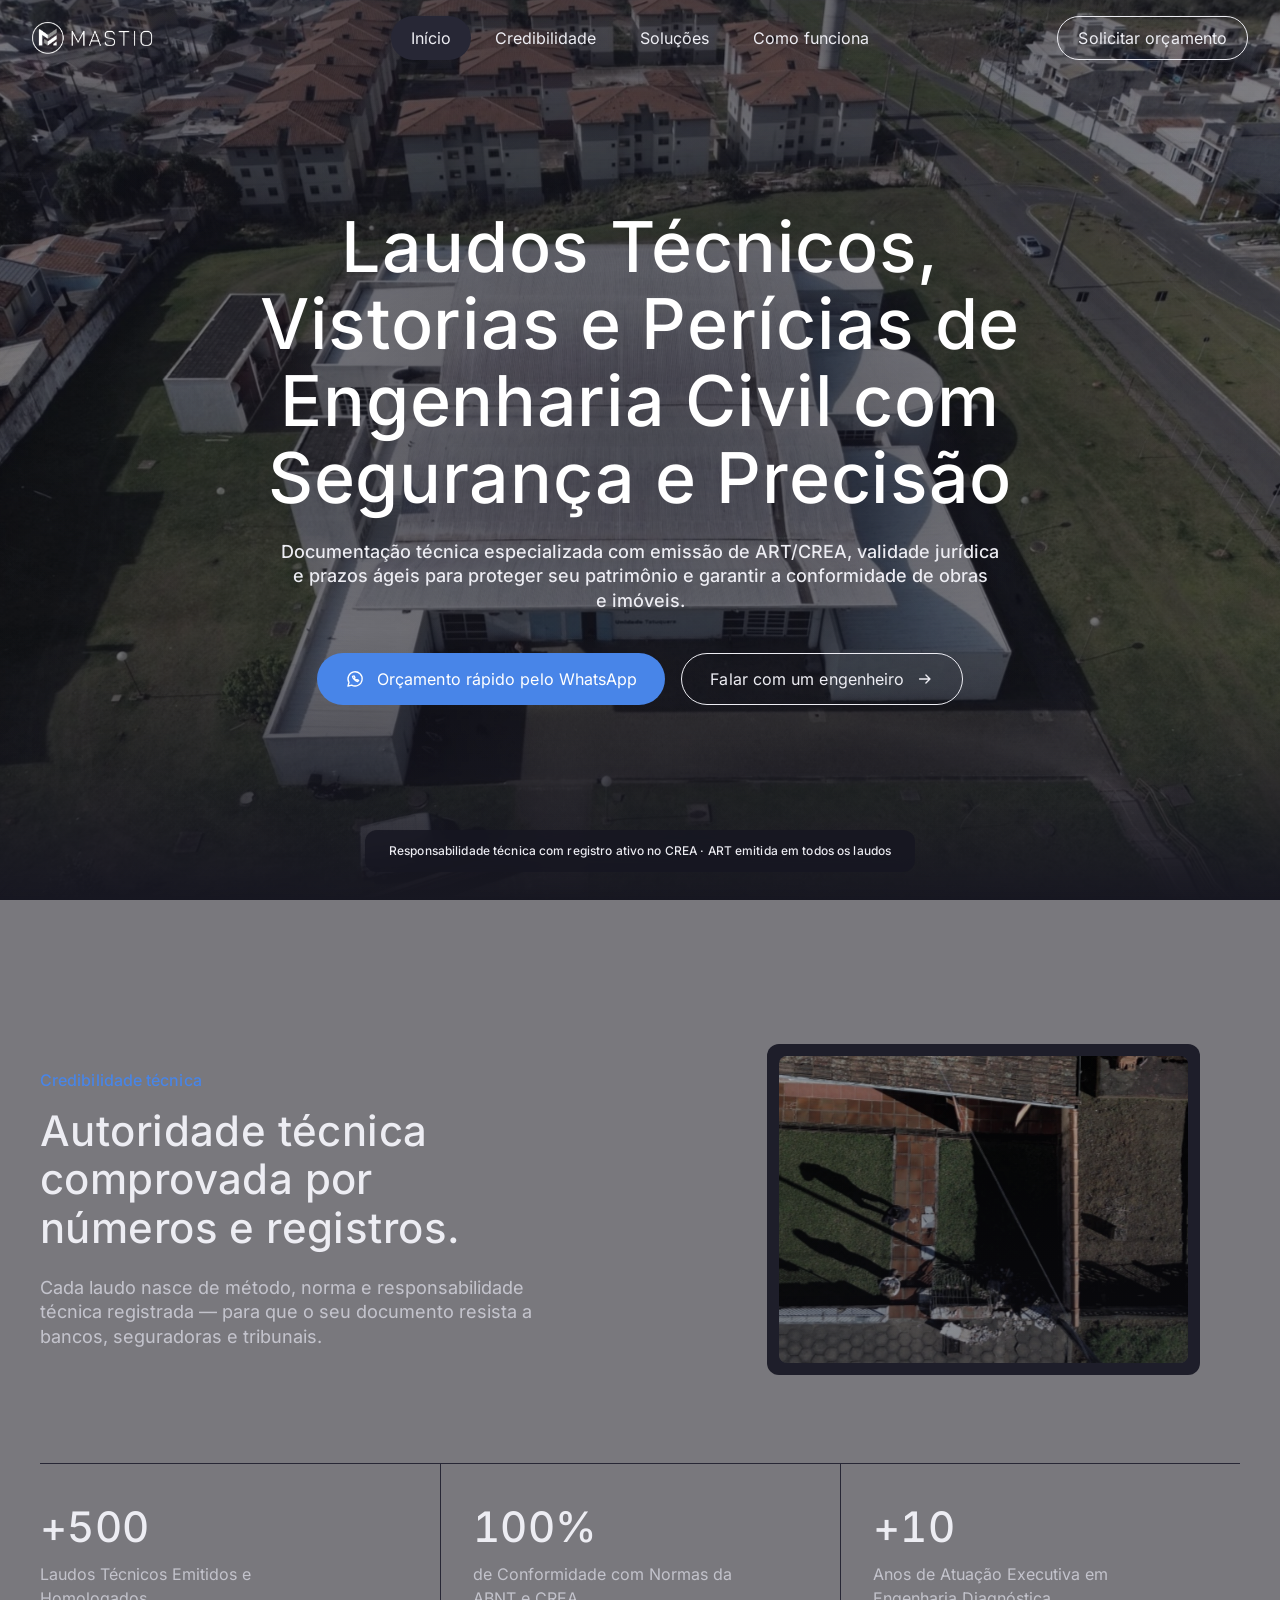
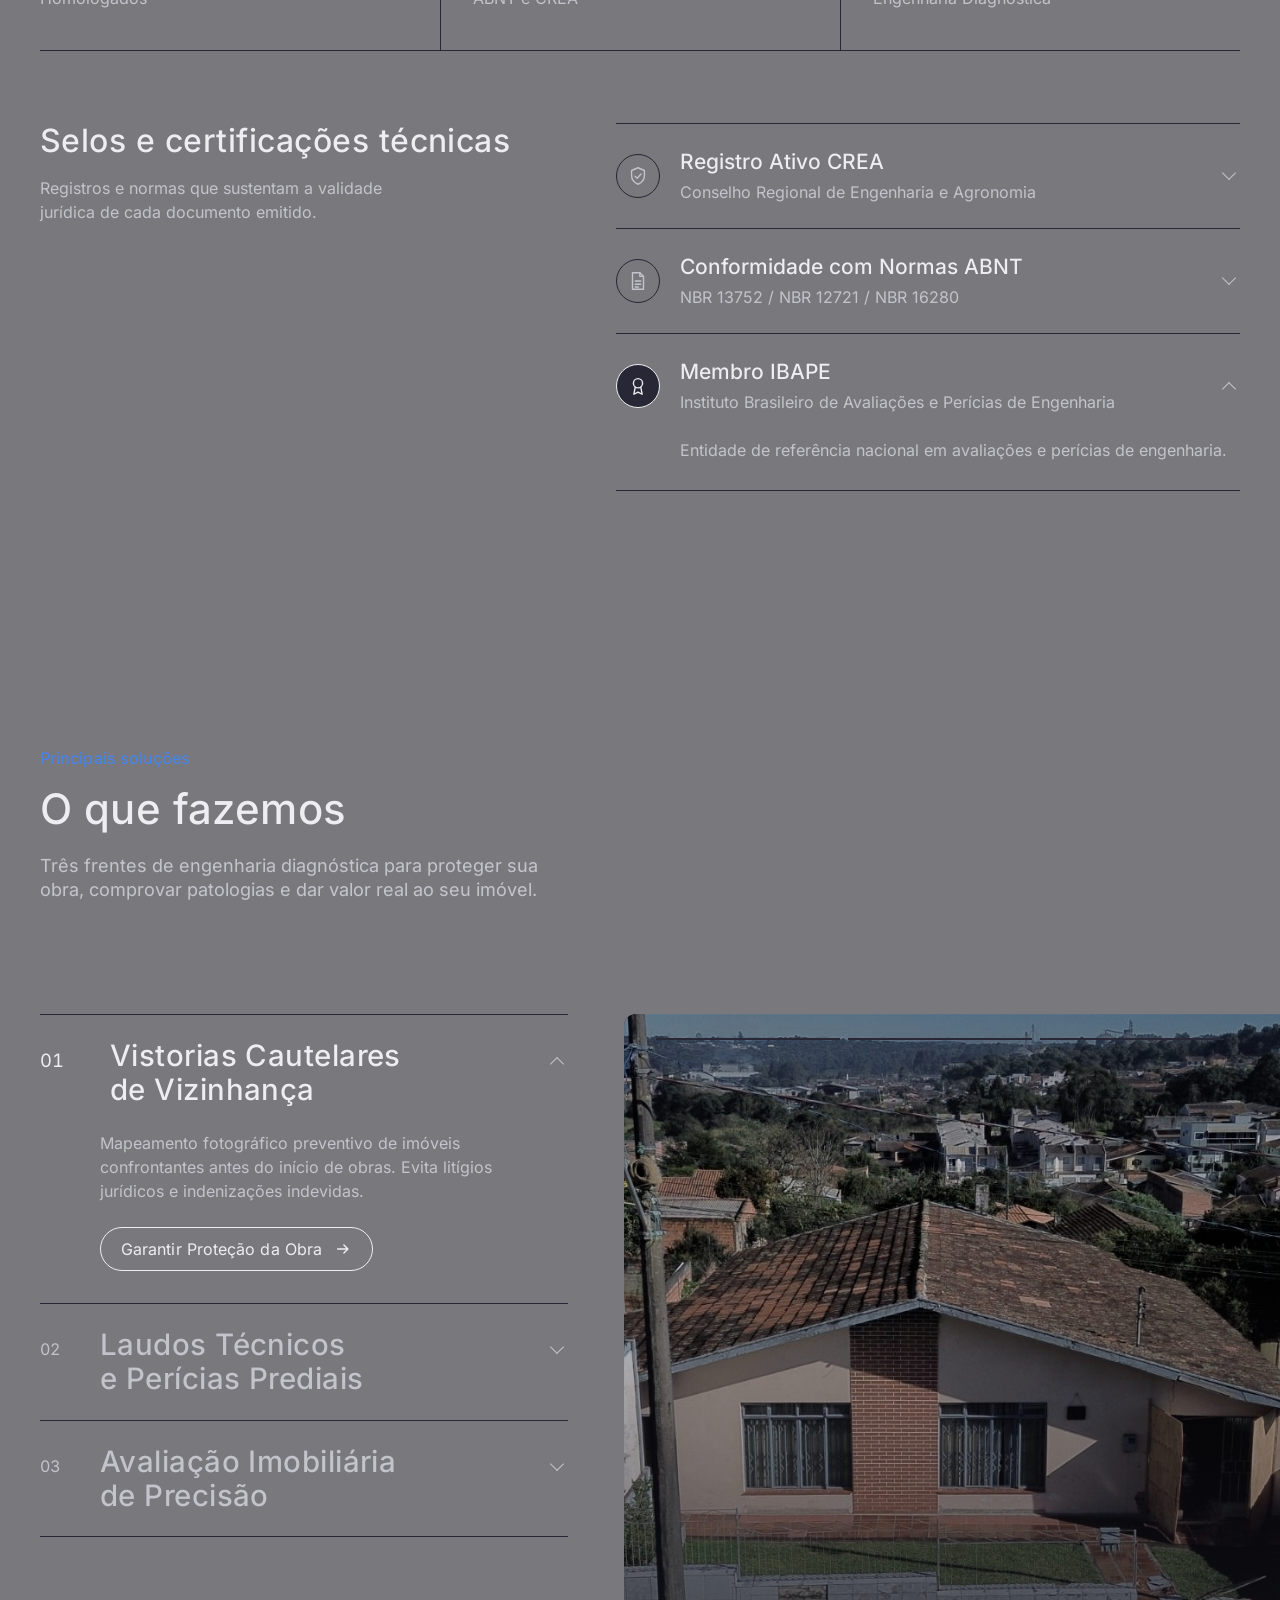
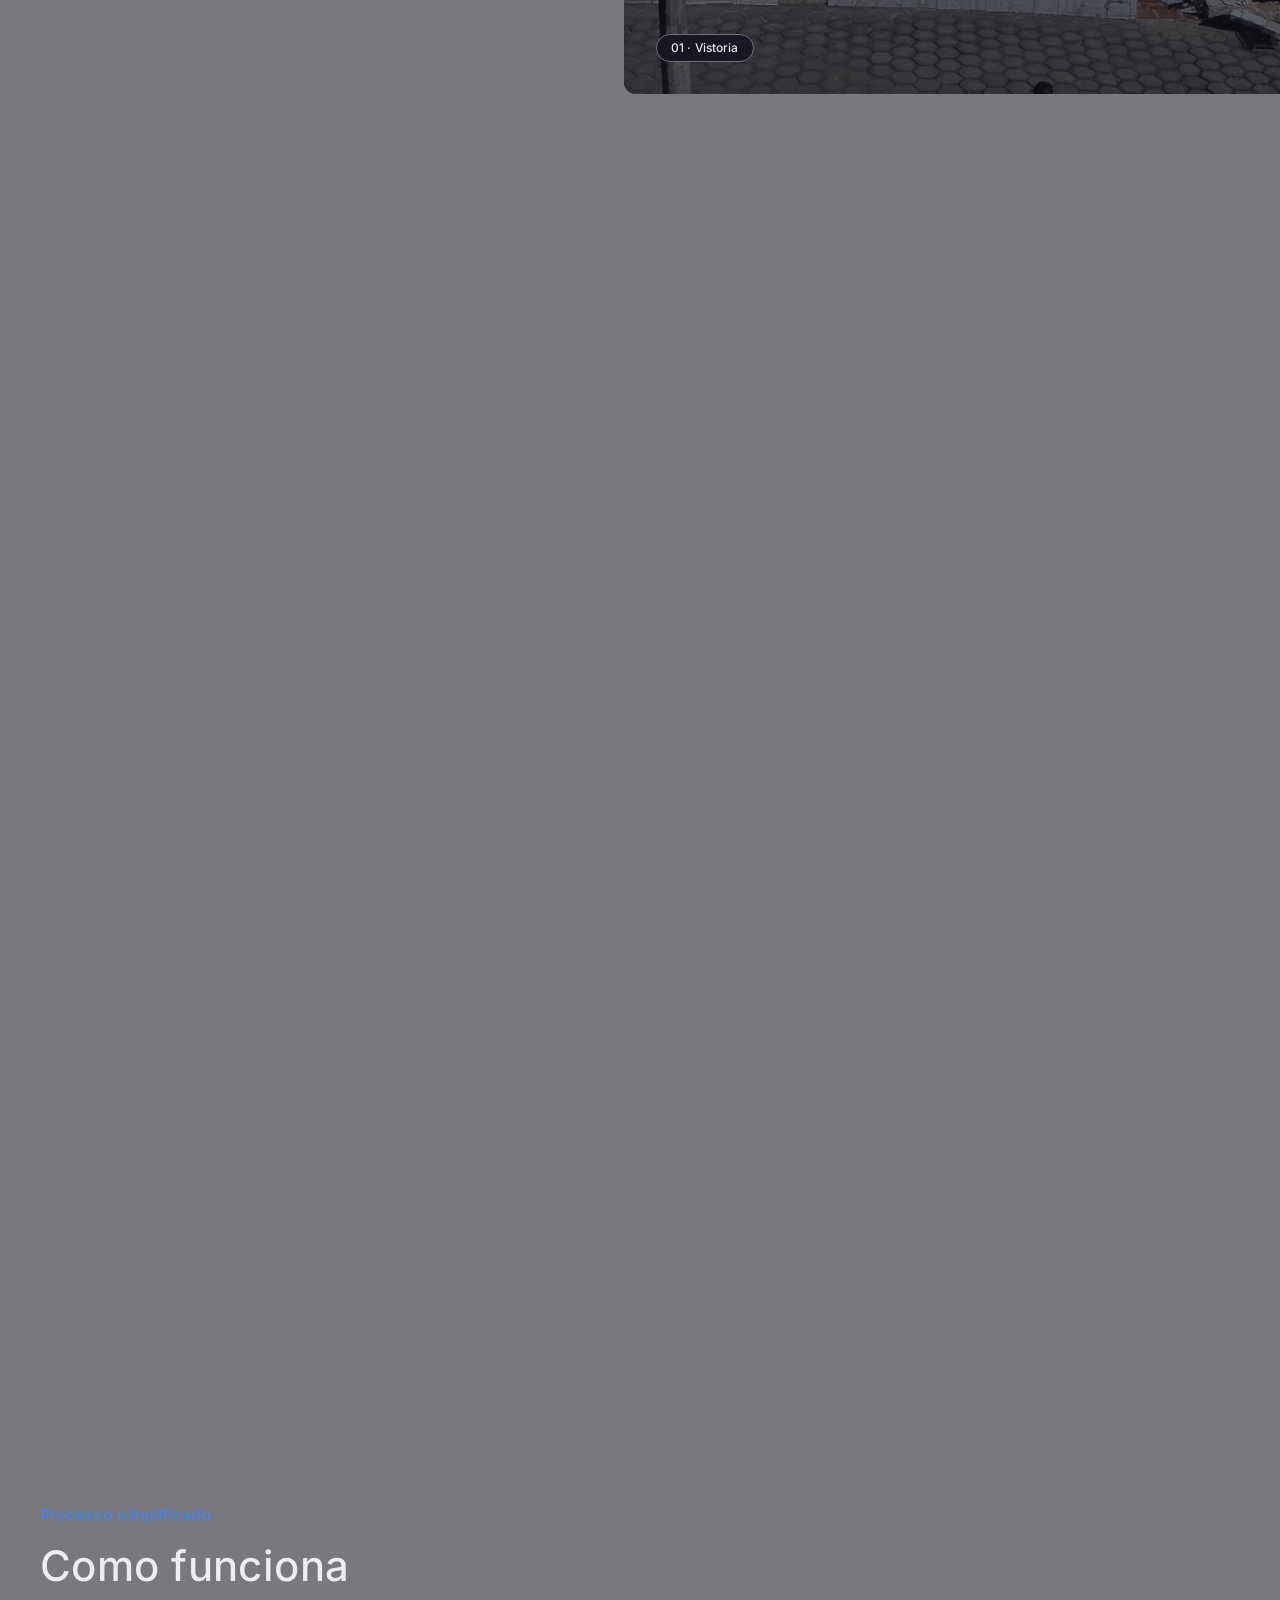
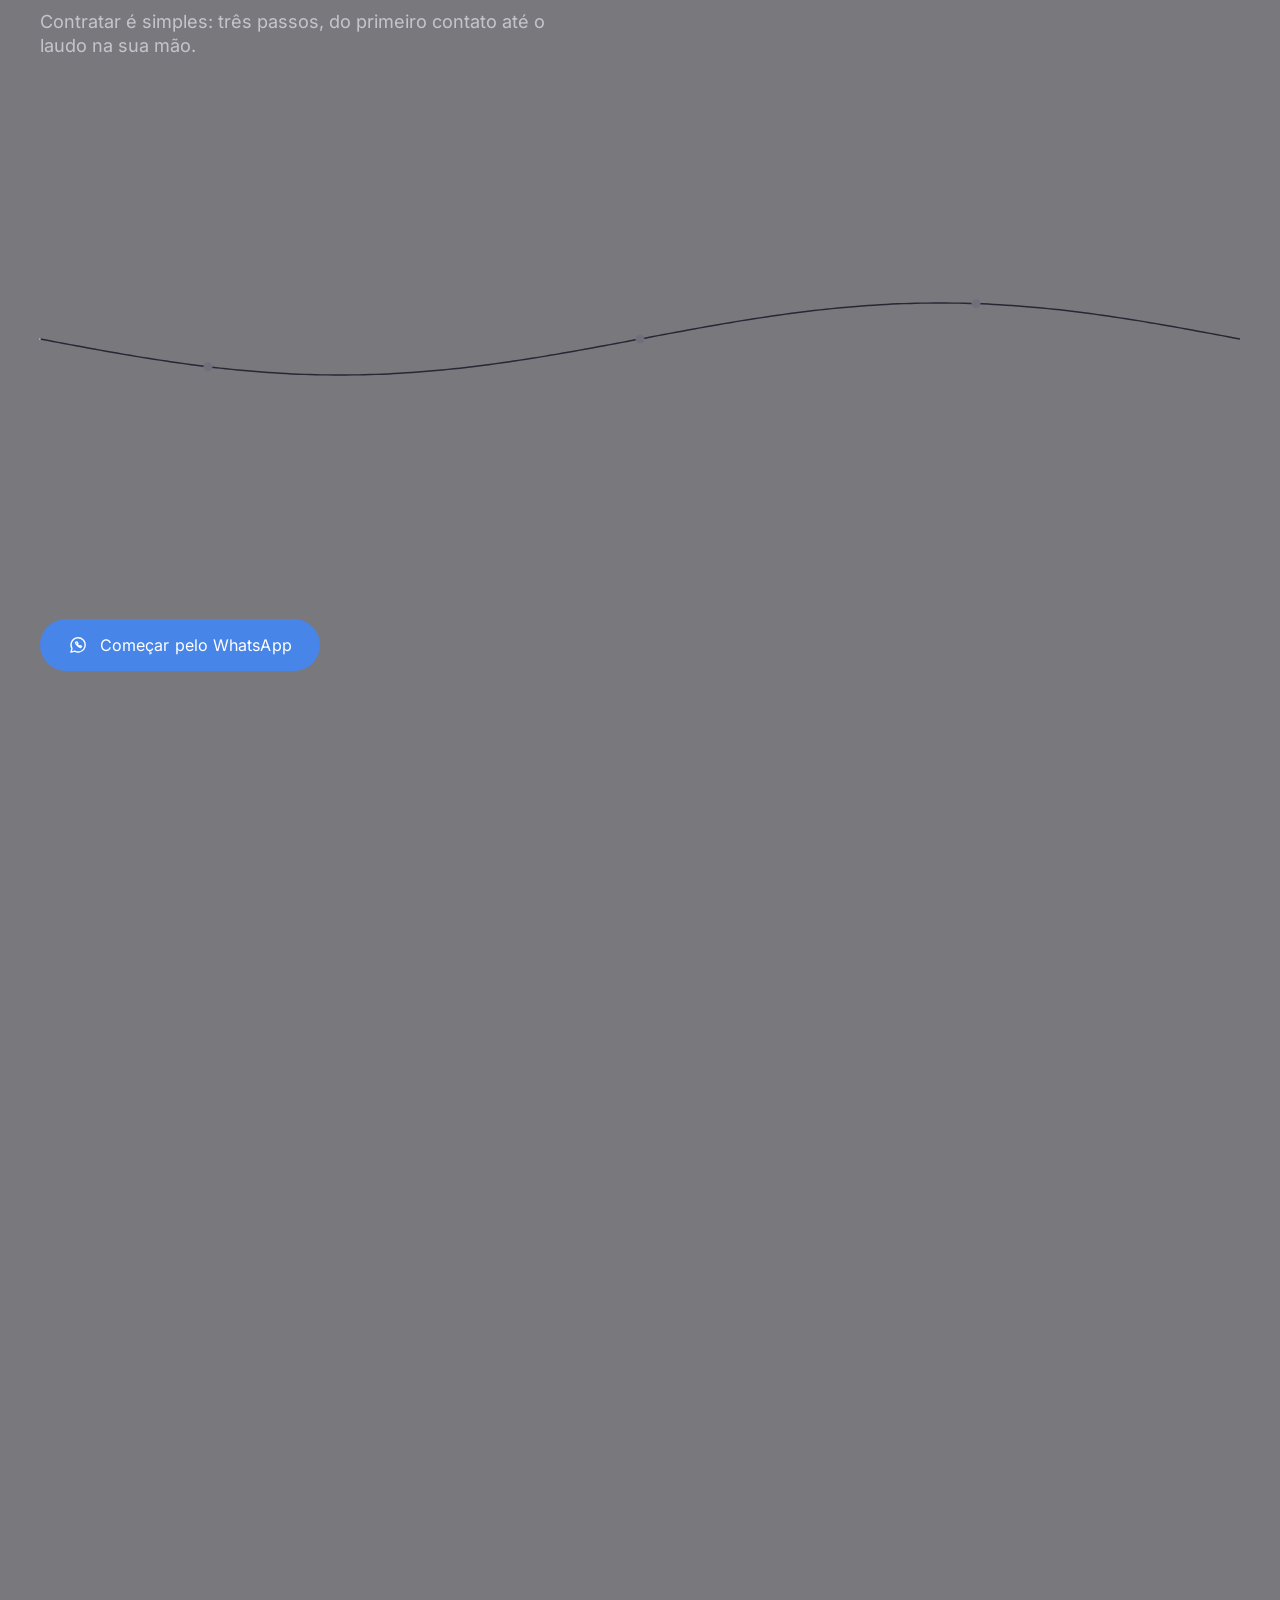
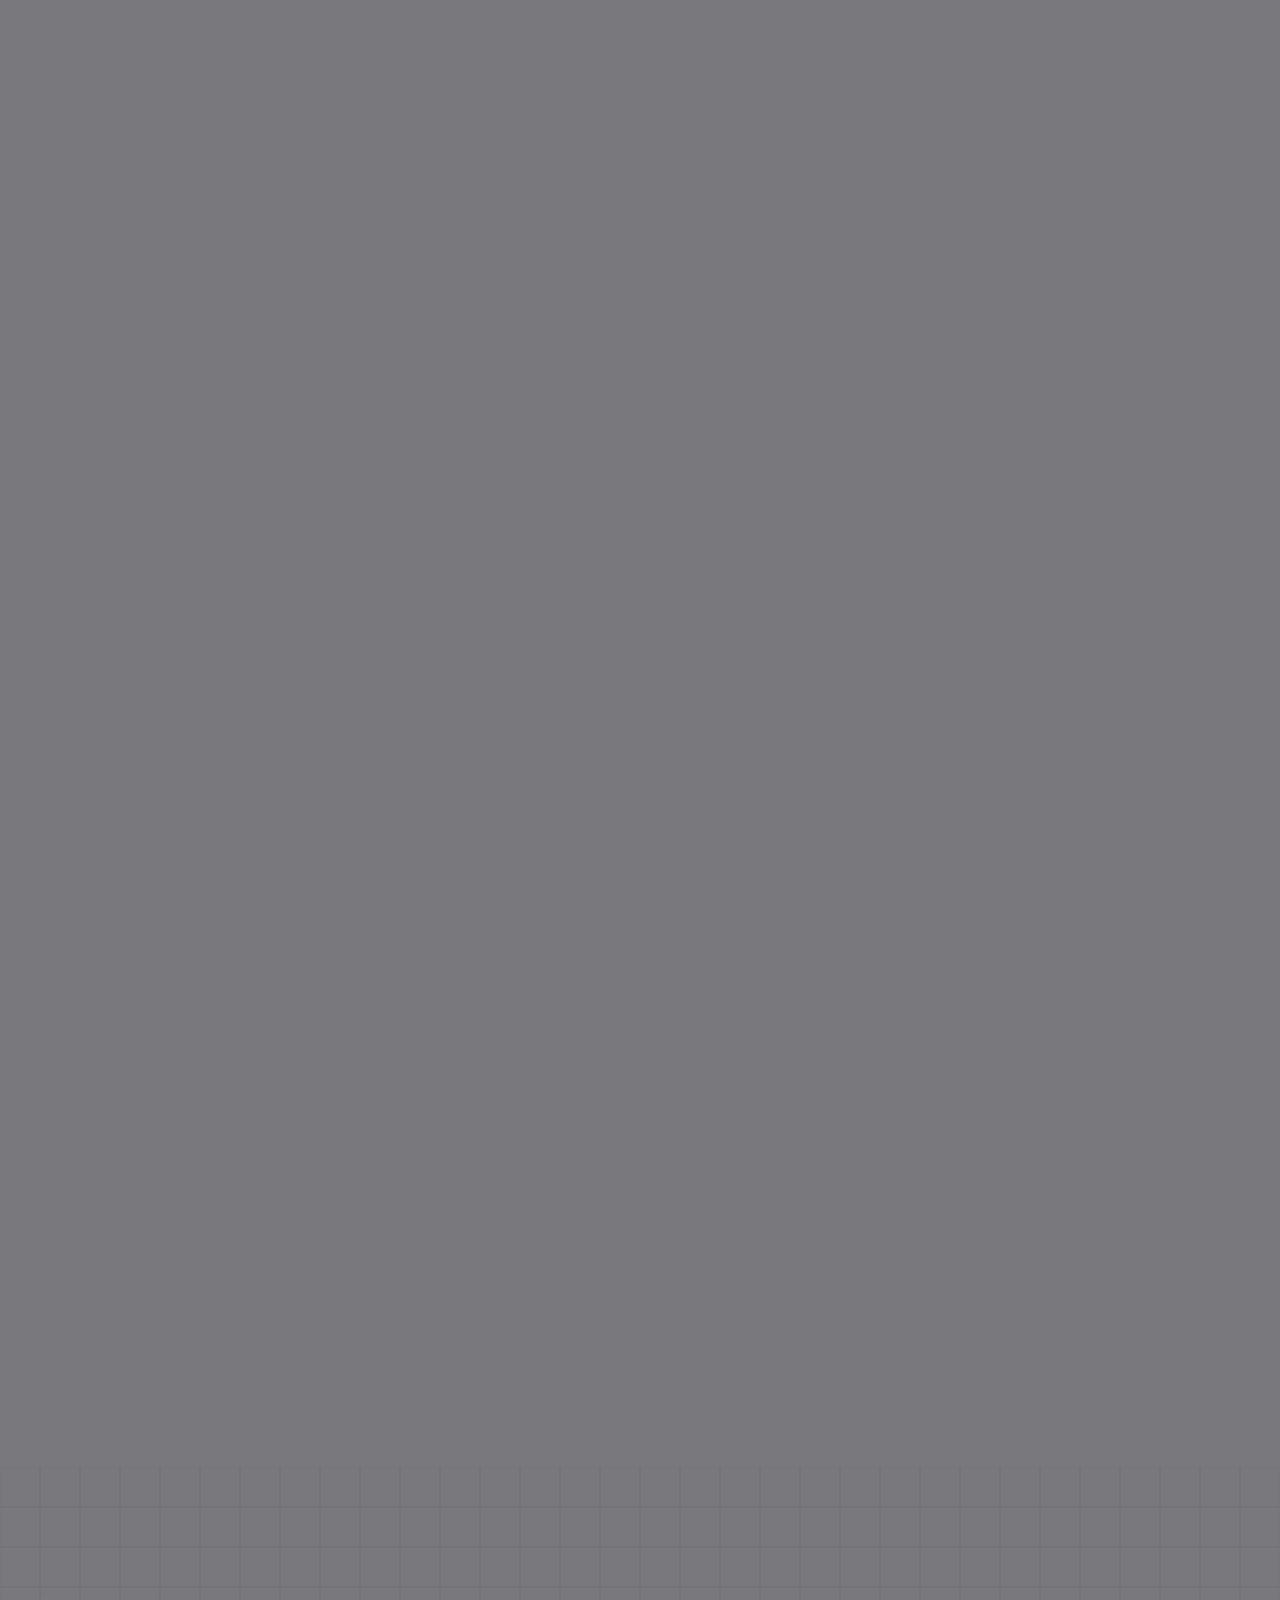
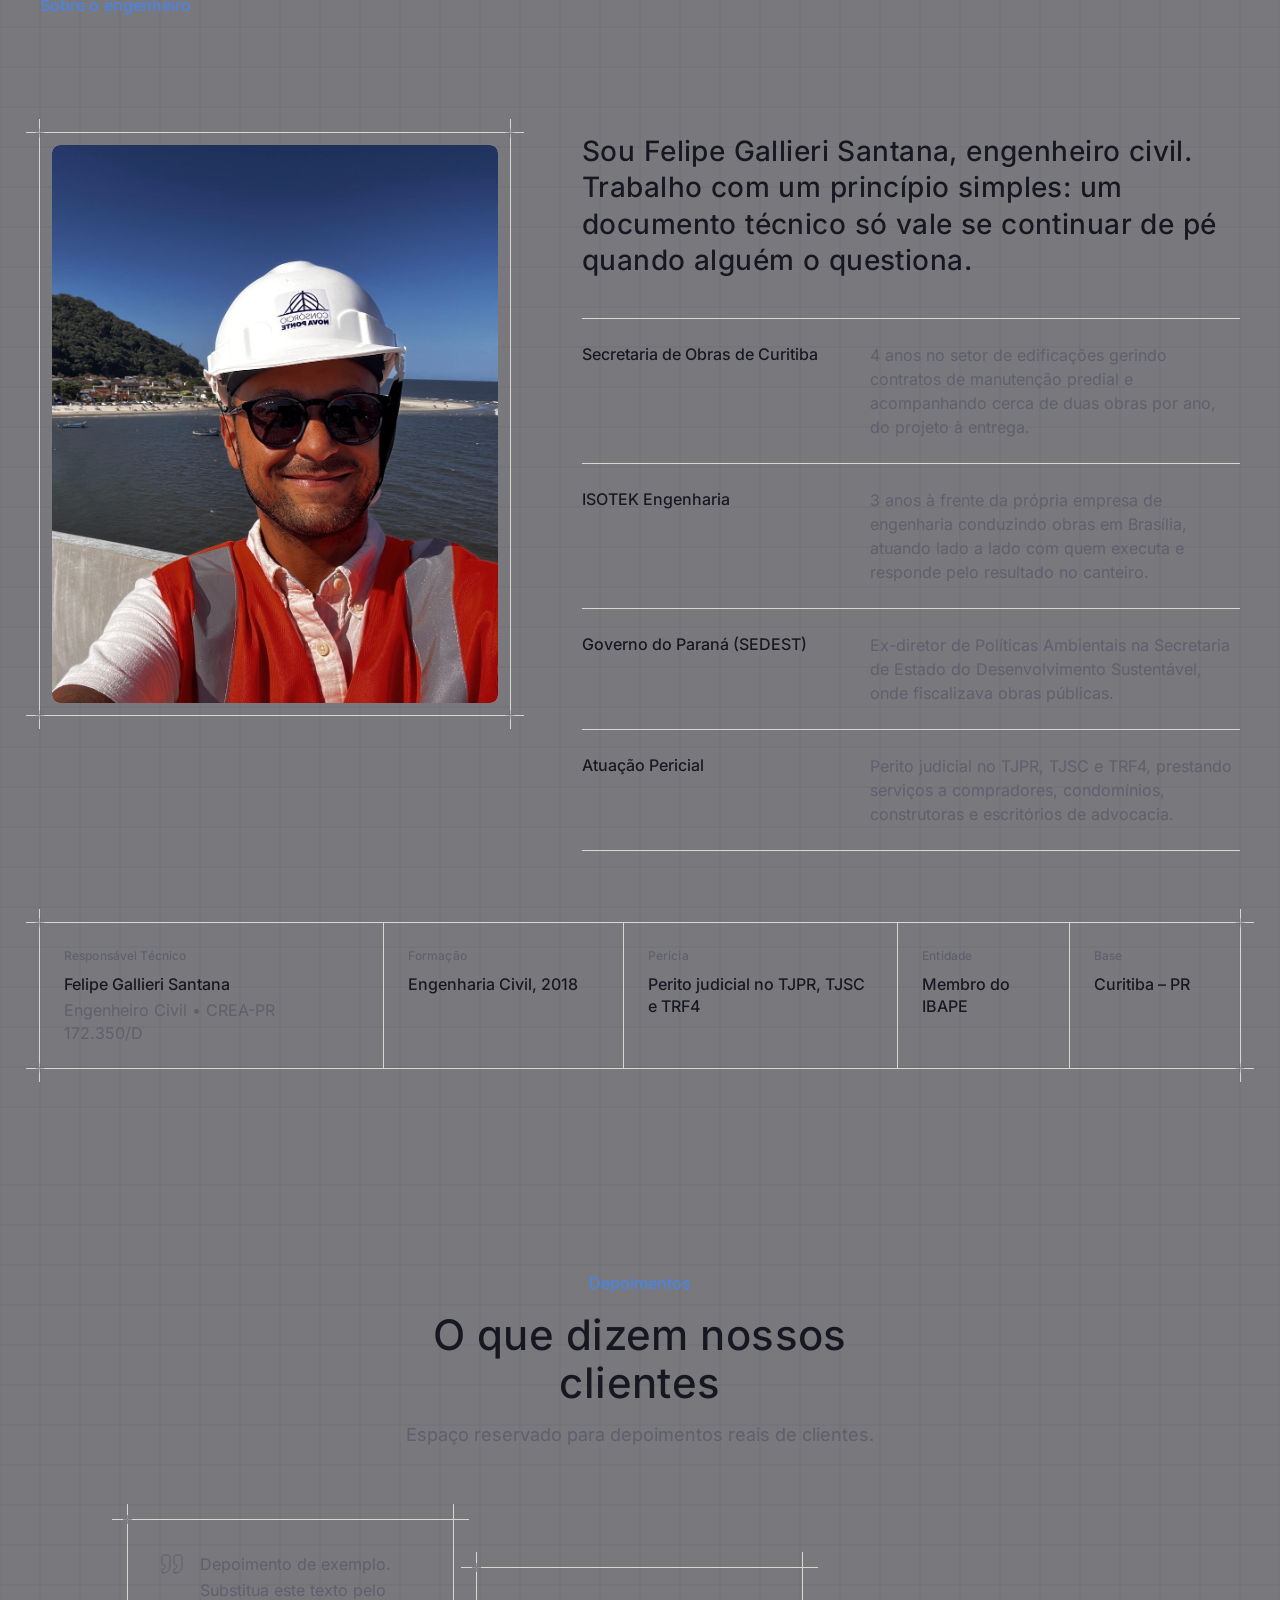
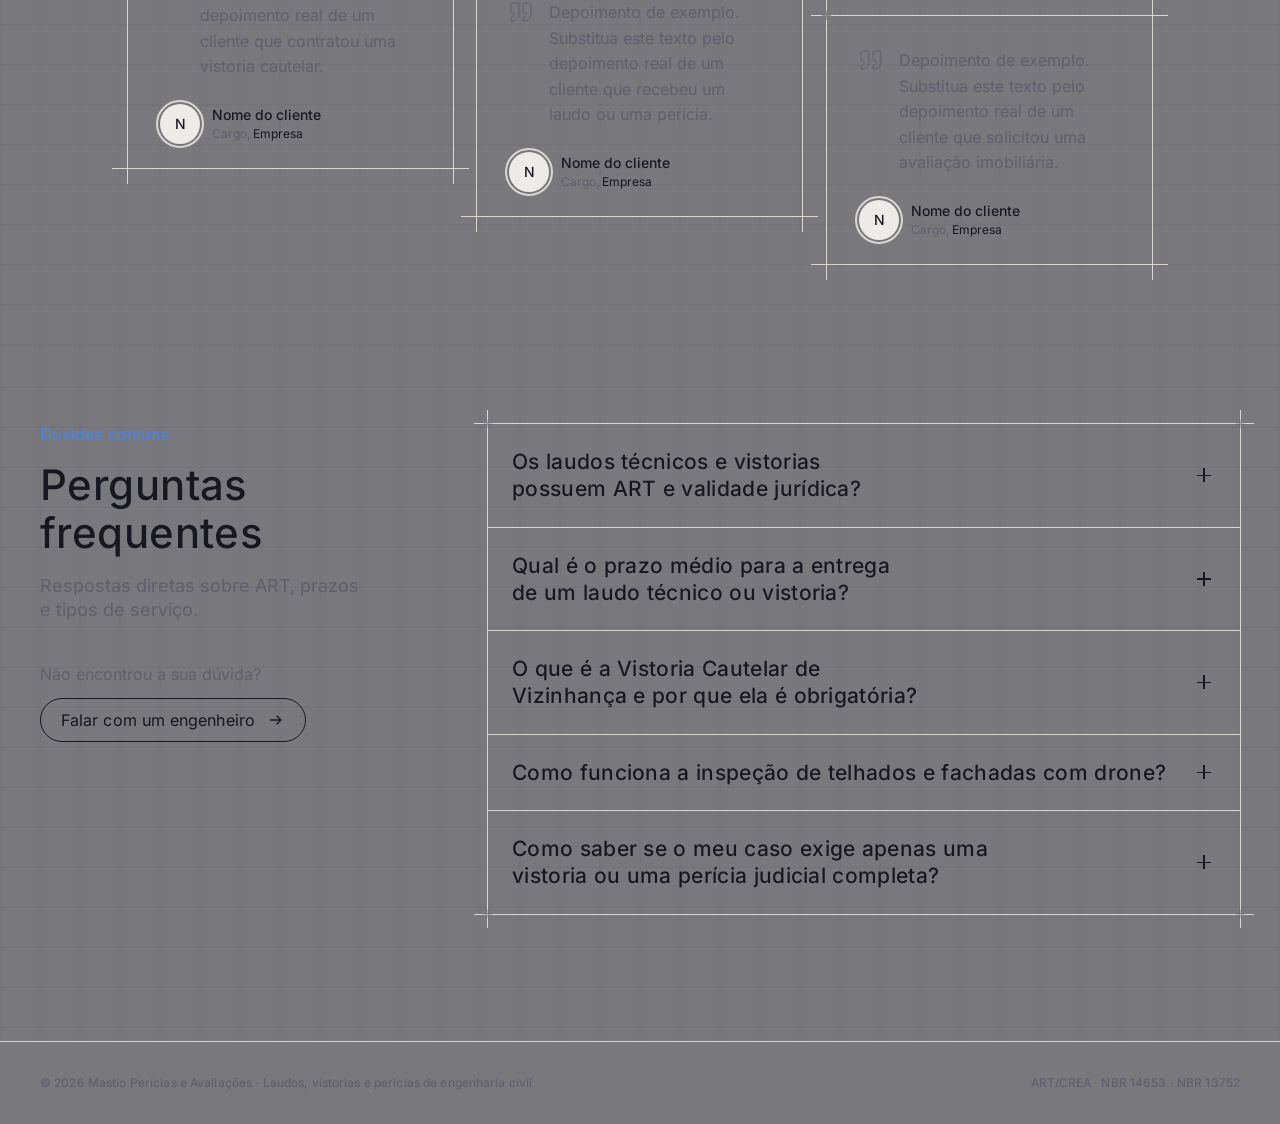
==== commit 37af13f5: "Credibilidade: remove tag e legenda da foto de vistoria Co-Authored-By: Claude Sonnet 5.5 <noreply@a" ====
--- a/site-laudos/index.html
+++ b/site-laudos/index.html
@@ -147,7 +147,6 @@
 
           <figure class="card shot" data-reveal style="--d:.1s">
             <div class="shot__media"><img src="assets/img/campo-aerea.jpg" alt="Vista aérea de vistoria técnica em campo, com dois profissionais inspecionando muro e calçada" loading="lazy" width="1600" height="900" data-parallax-img></div>
-            <figcaption><span class="tag">Vistoria em campo</span><span class="shot__cap">Registro aéreo por drone</span></figcaption>
           </figure>        </div>
 
         <ul class="metrics" role="list">
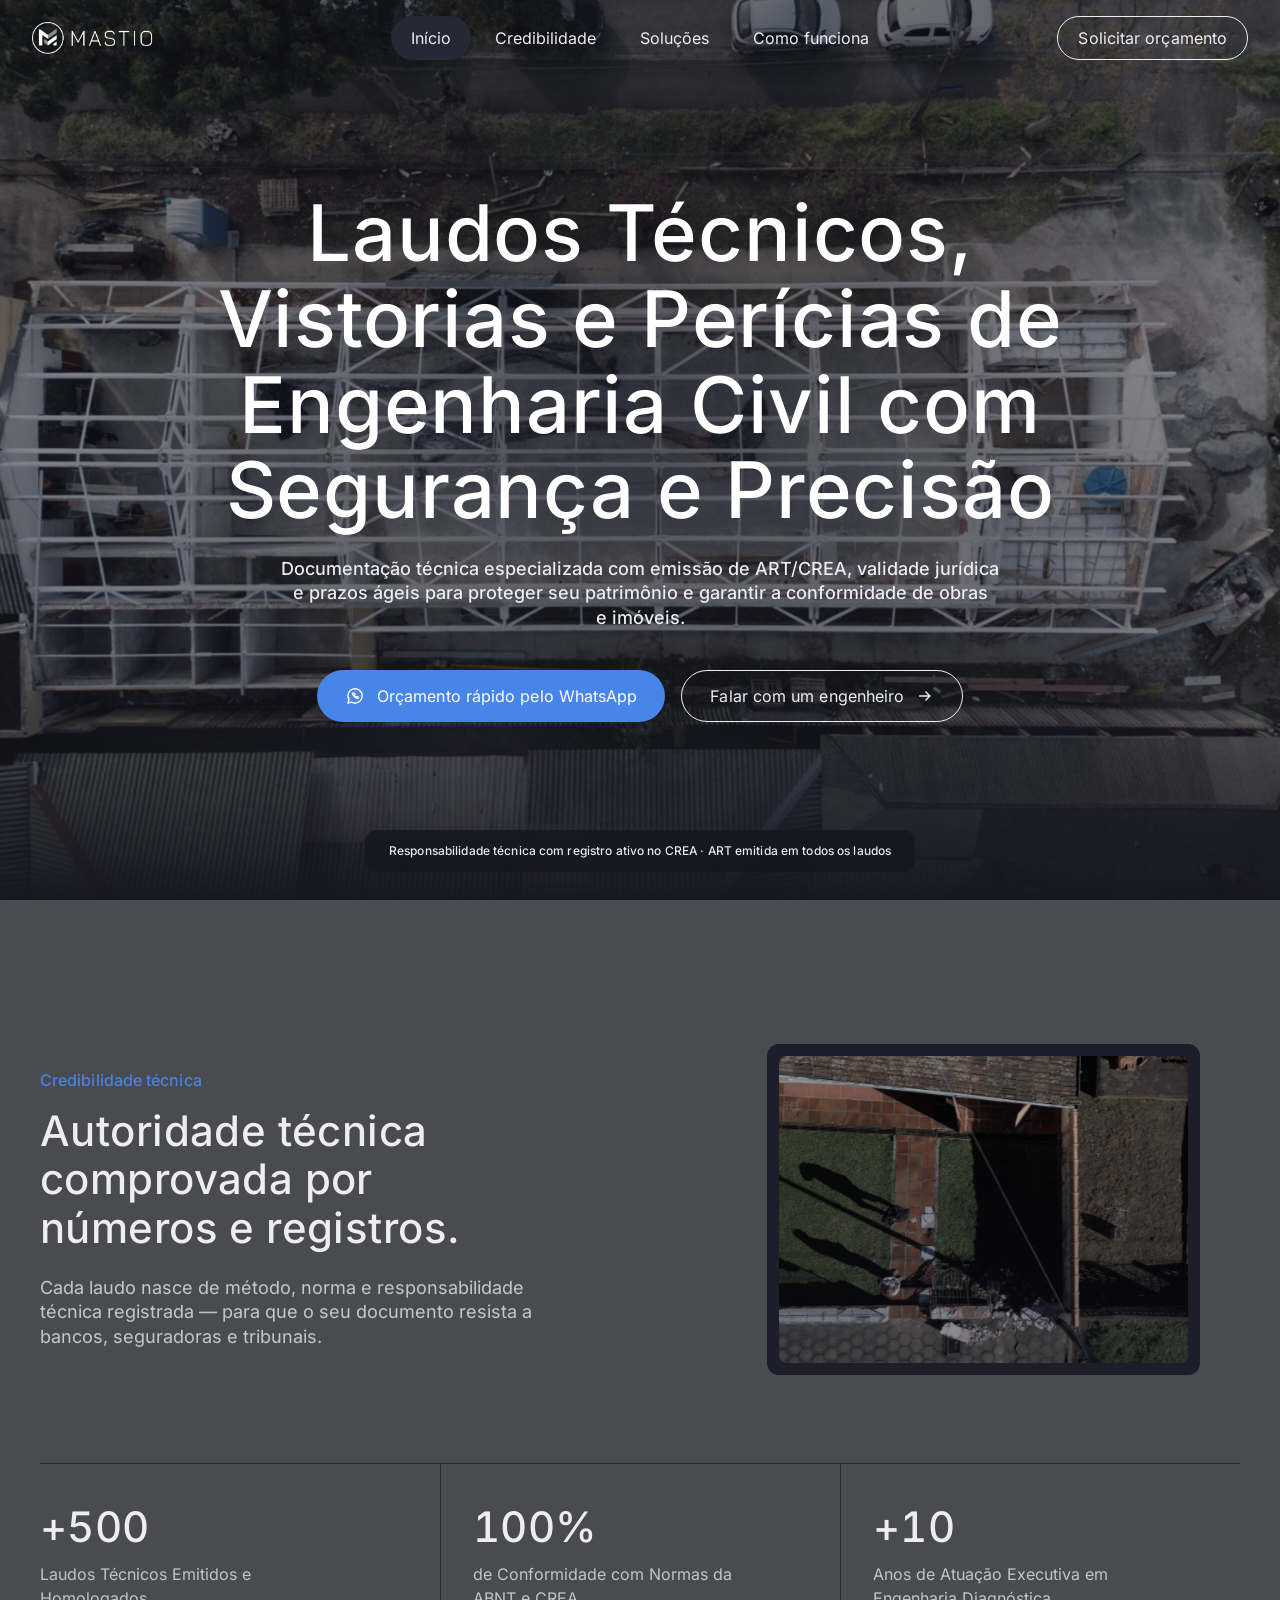
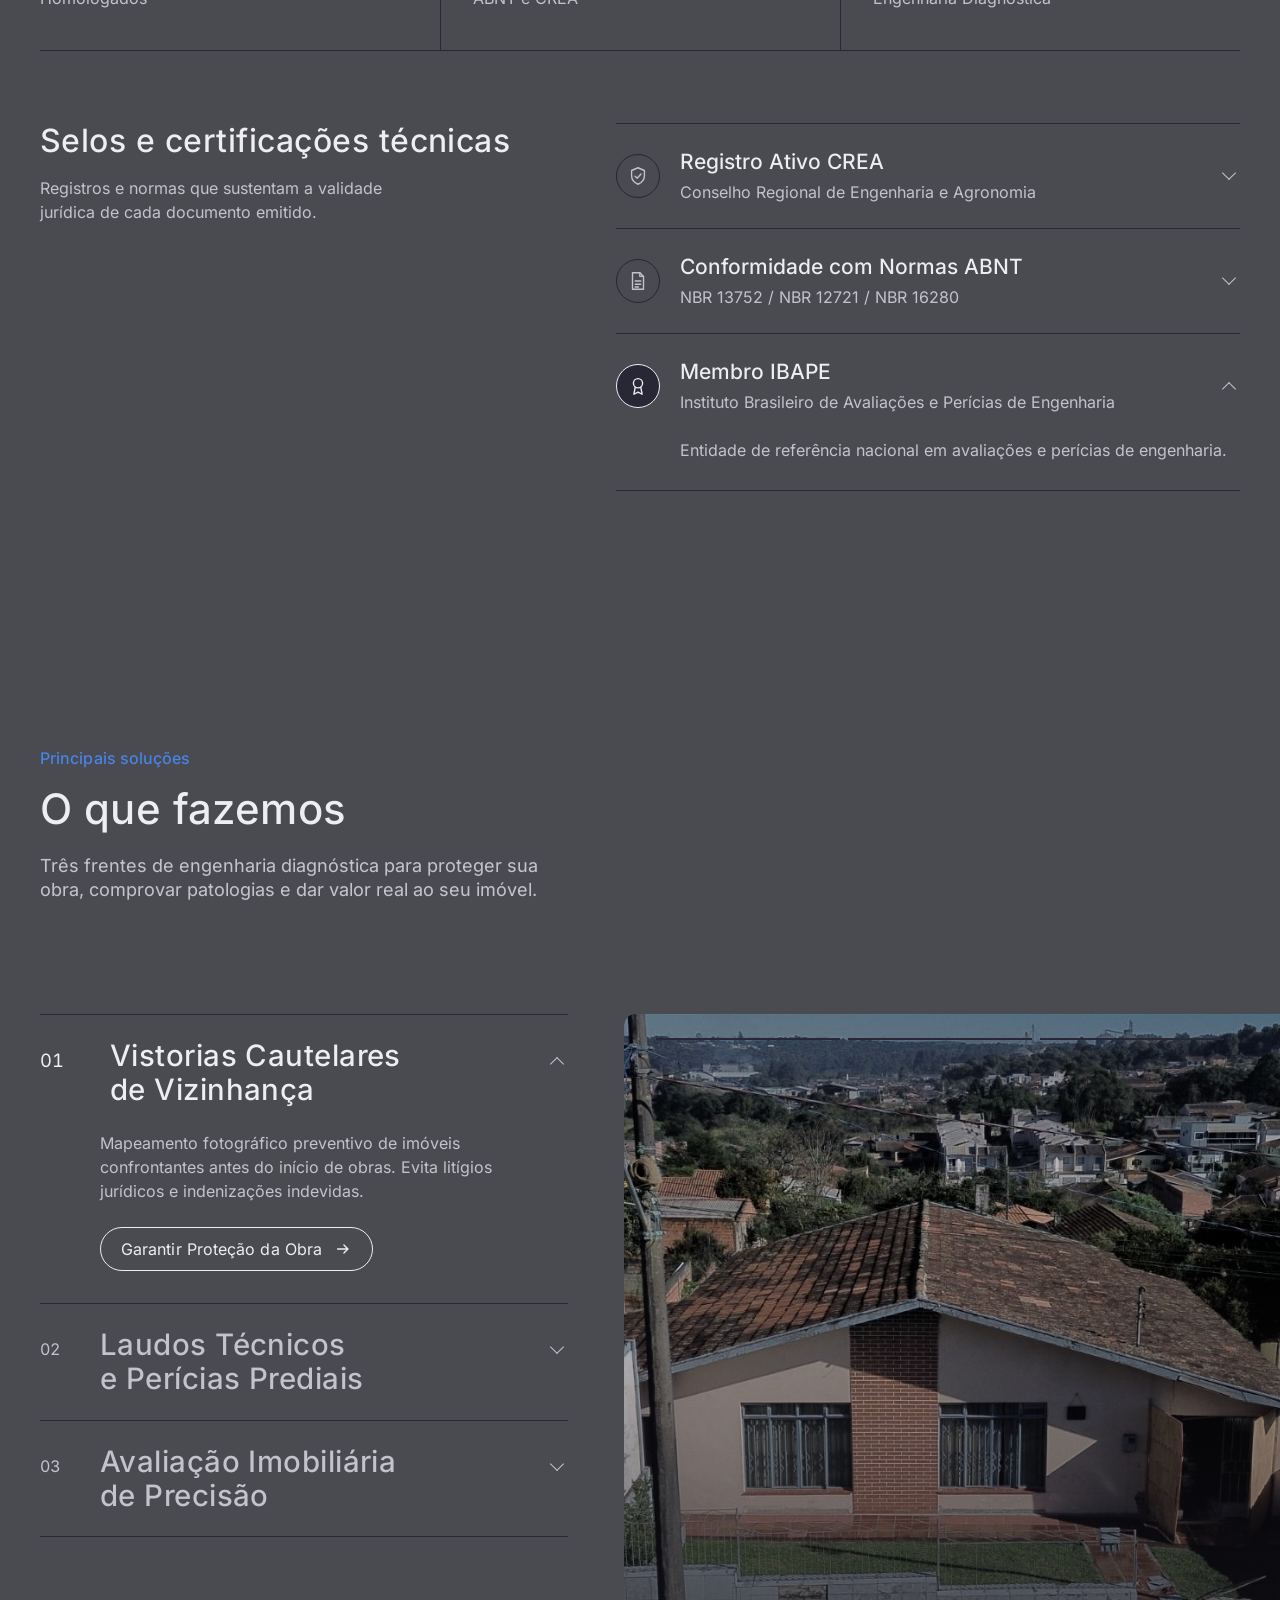
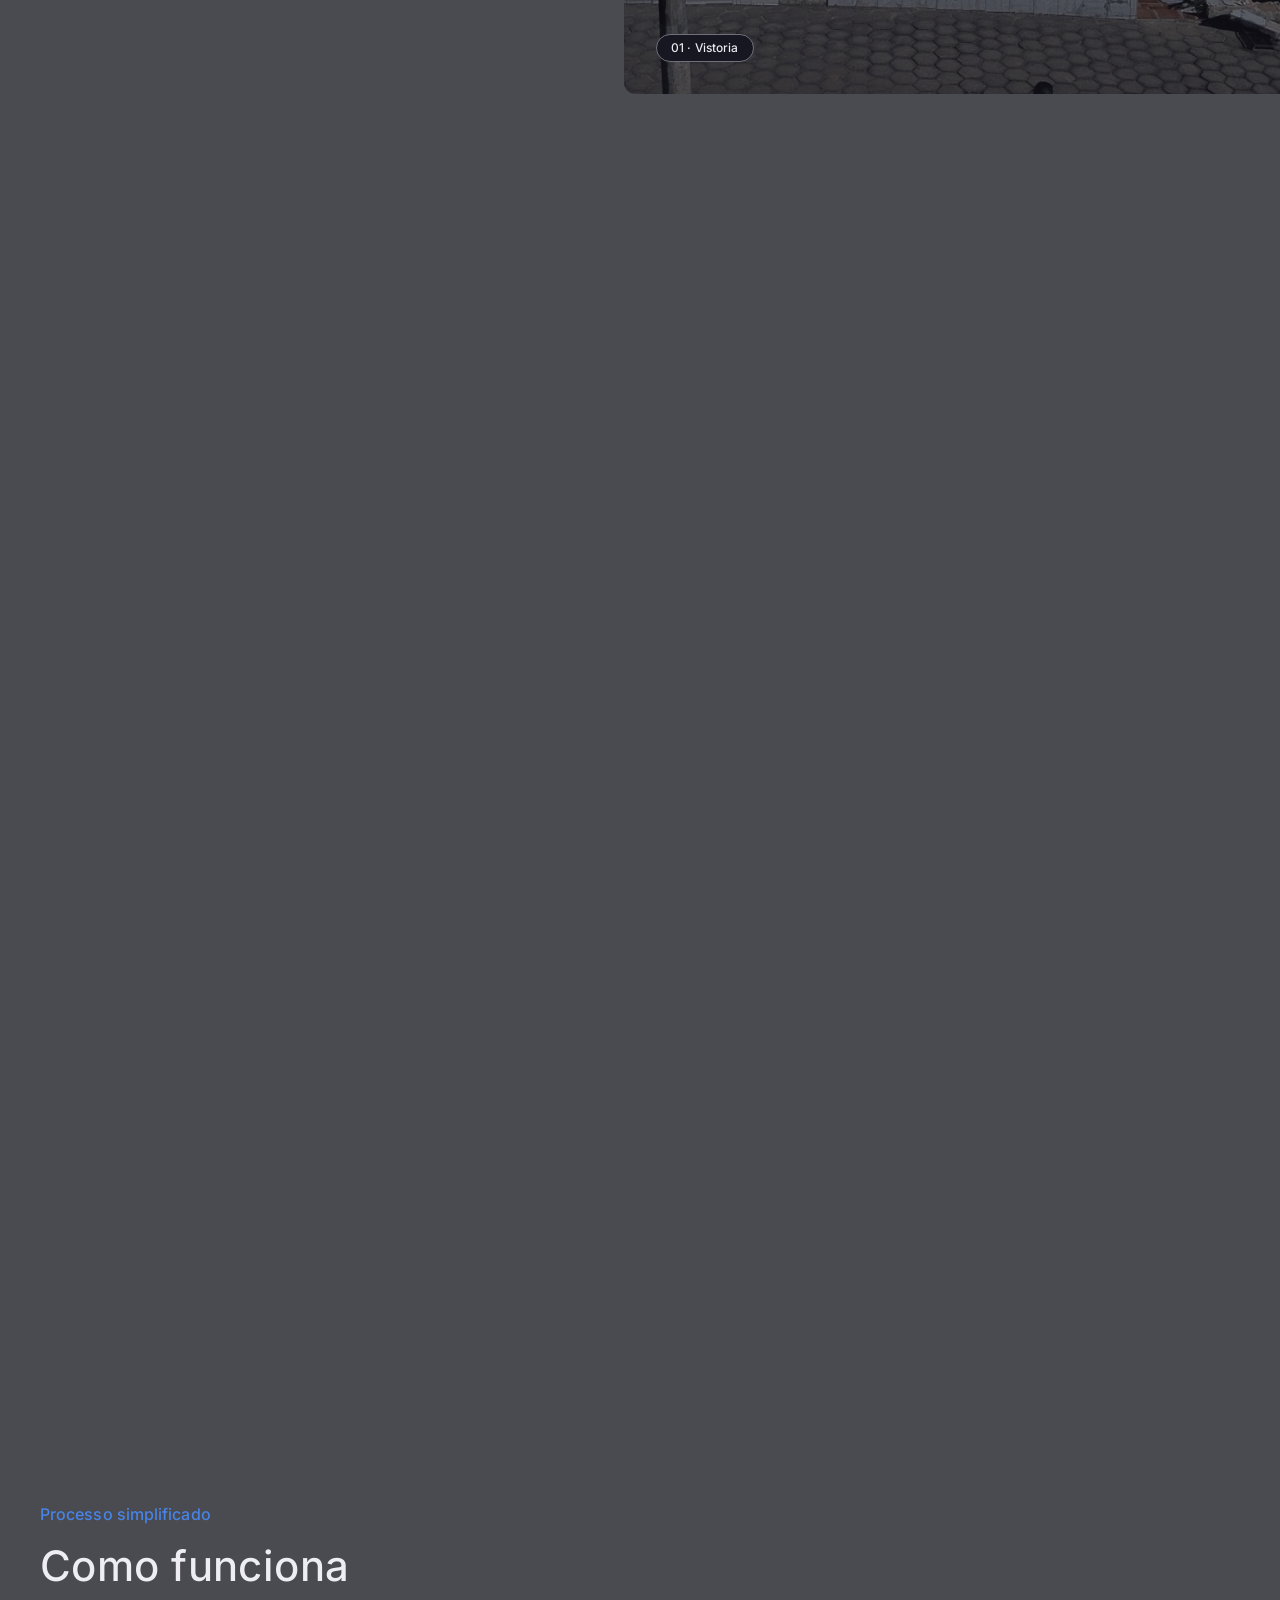
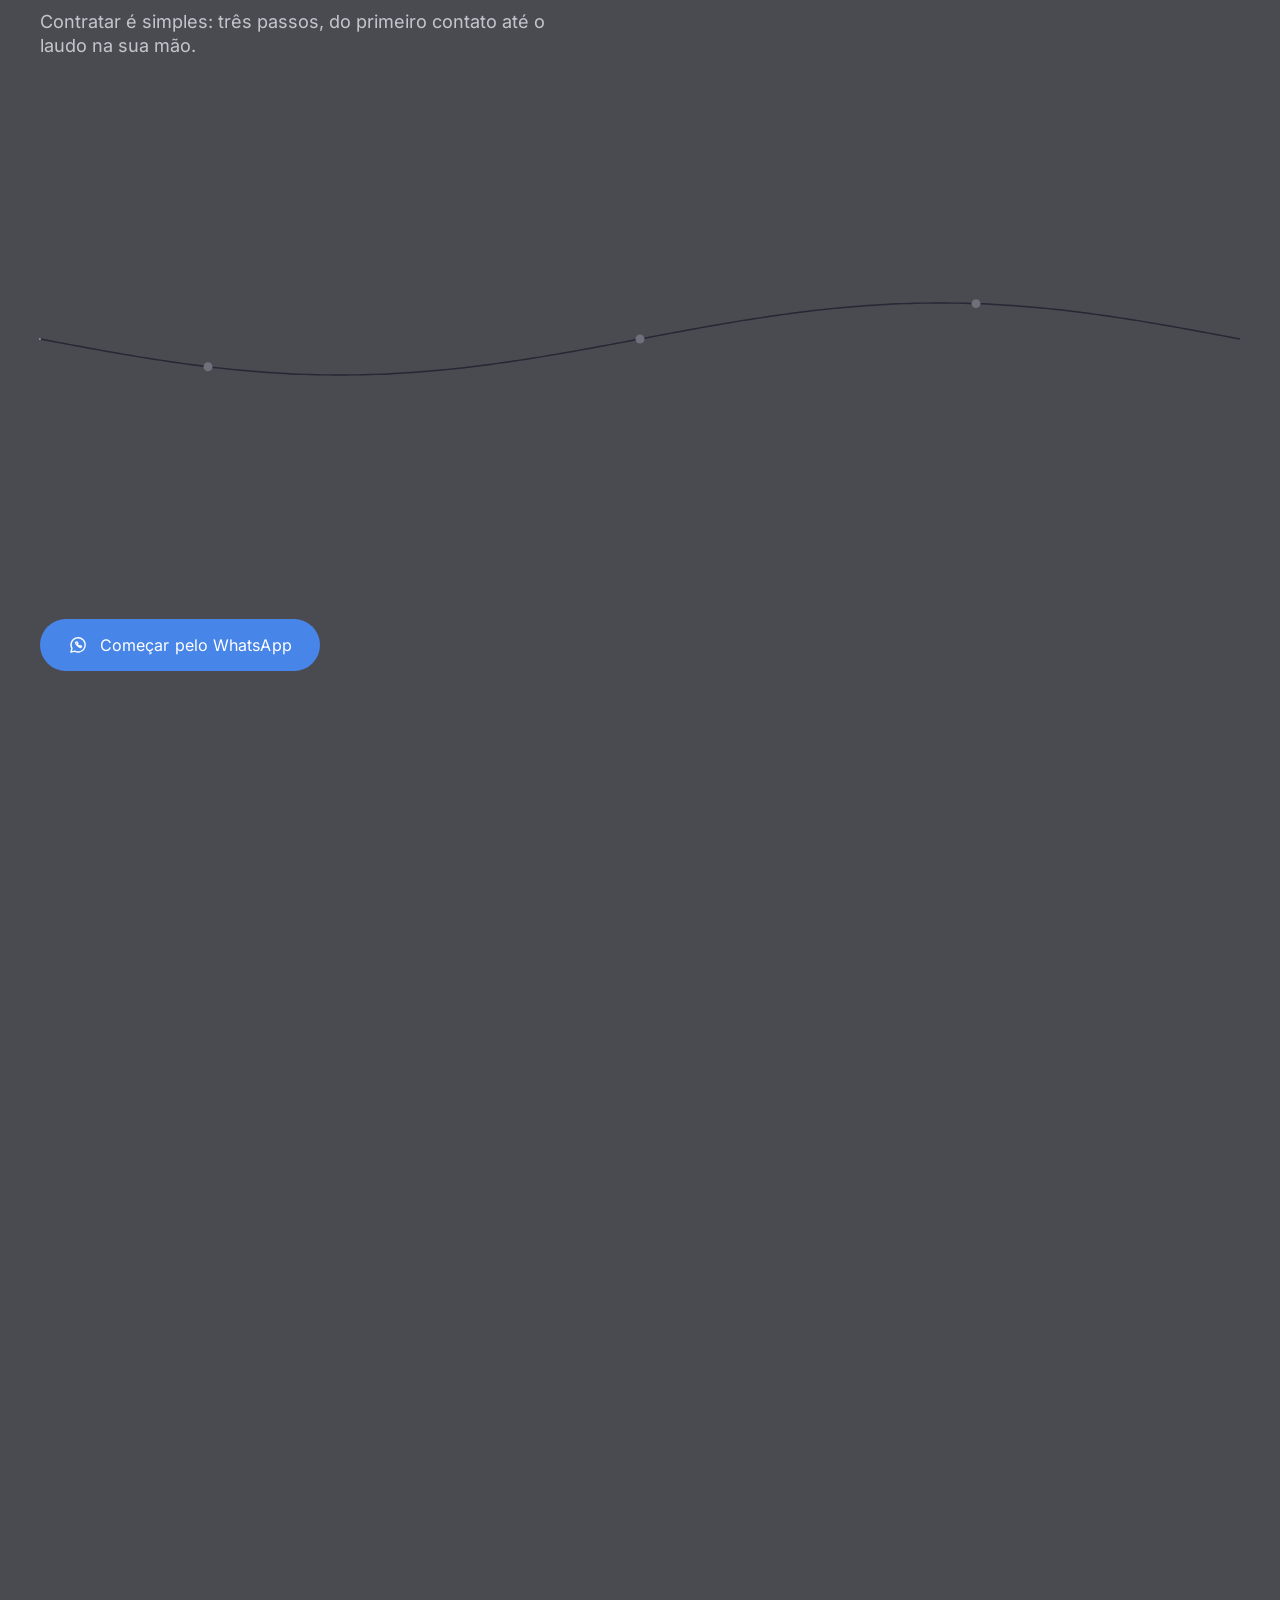
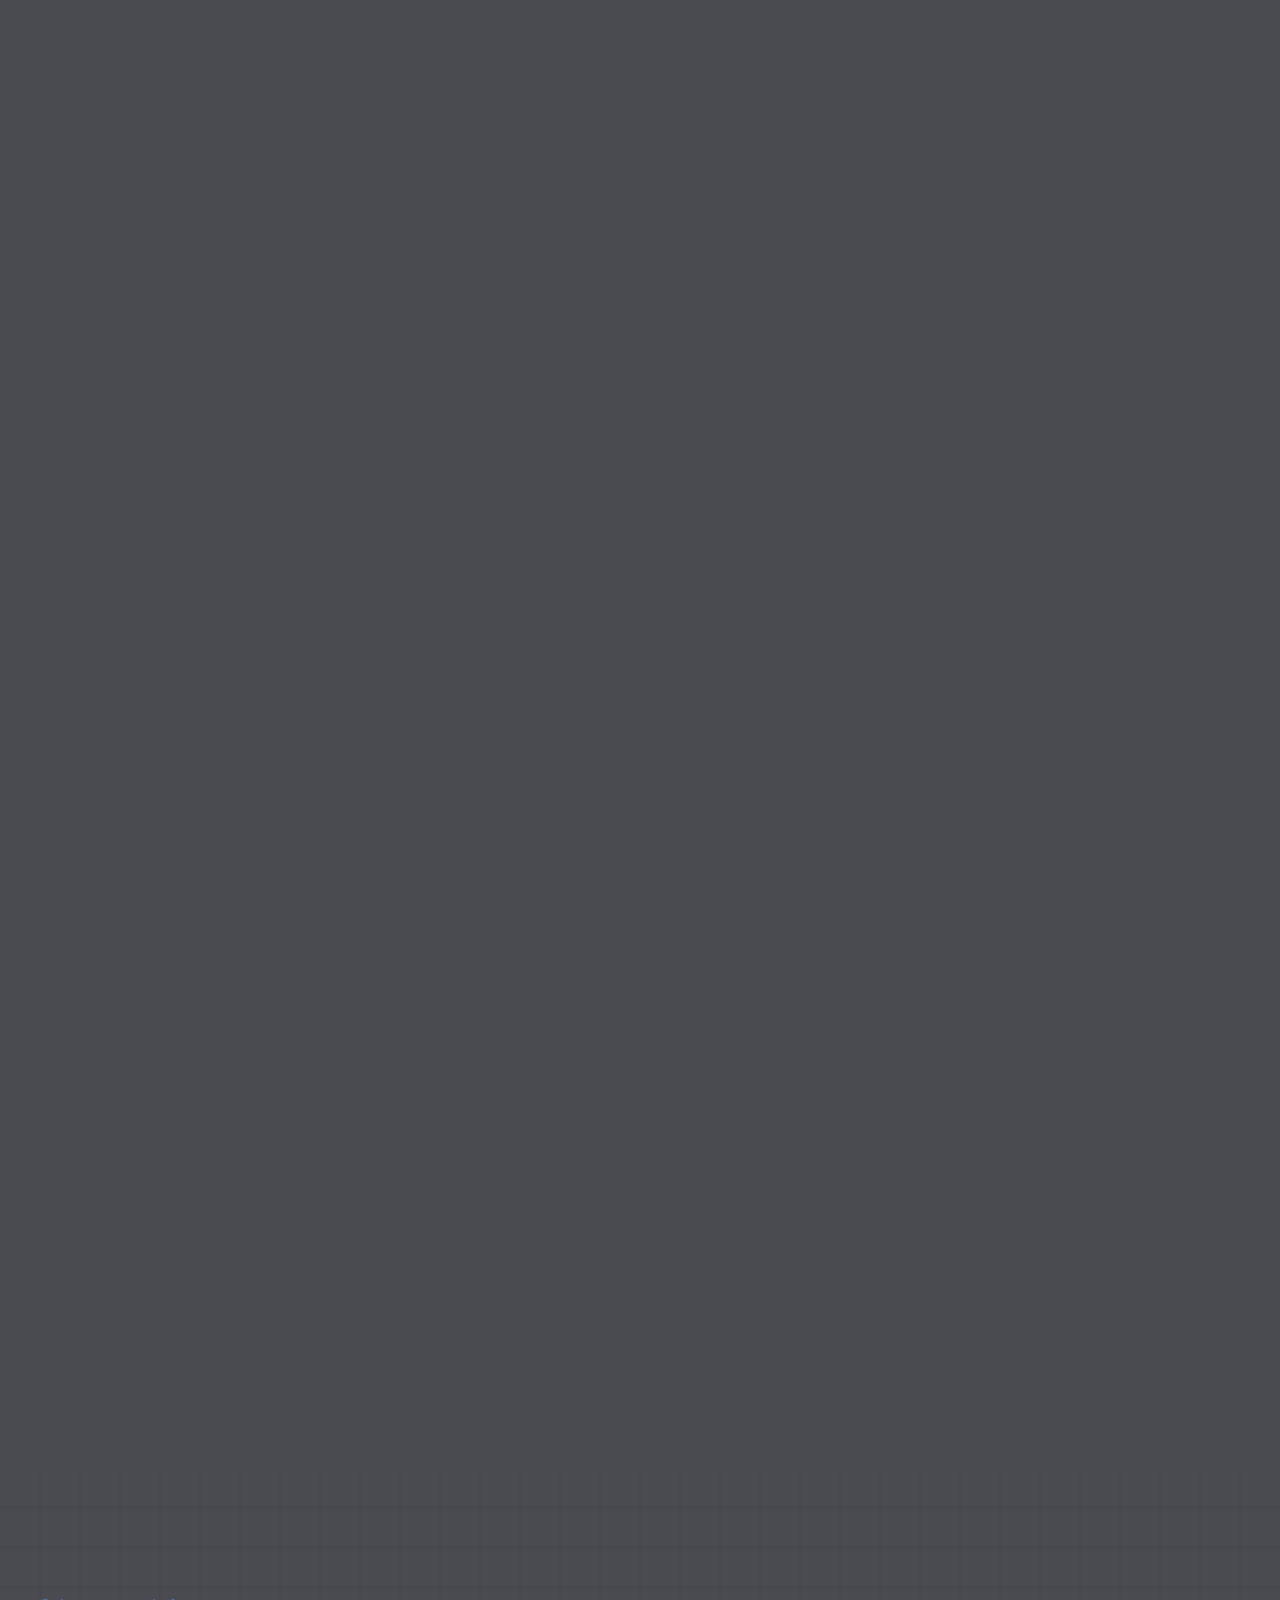
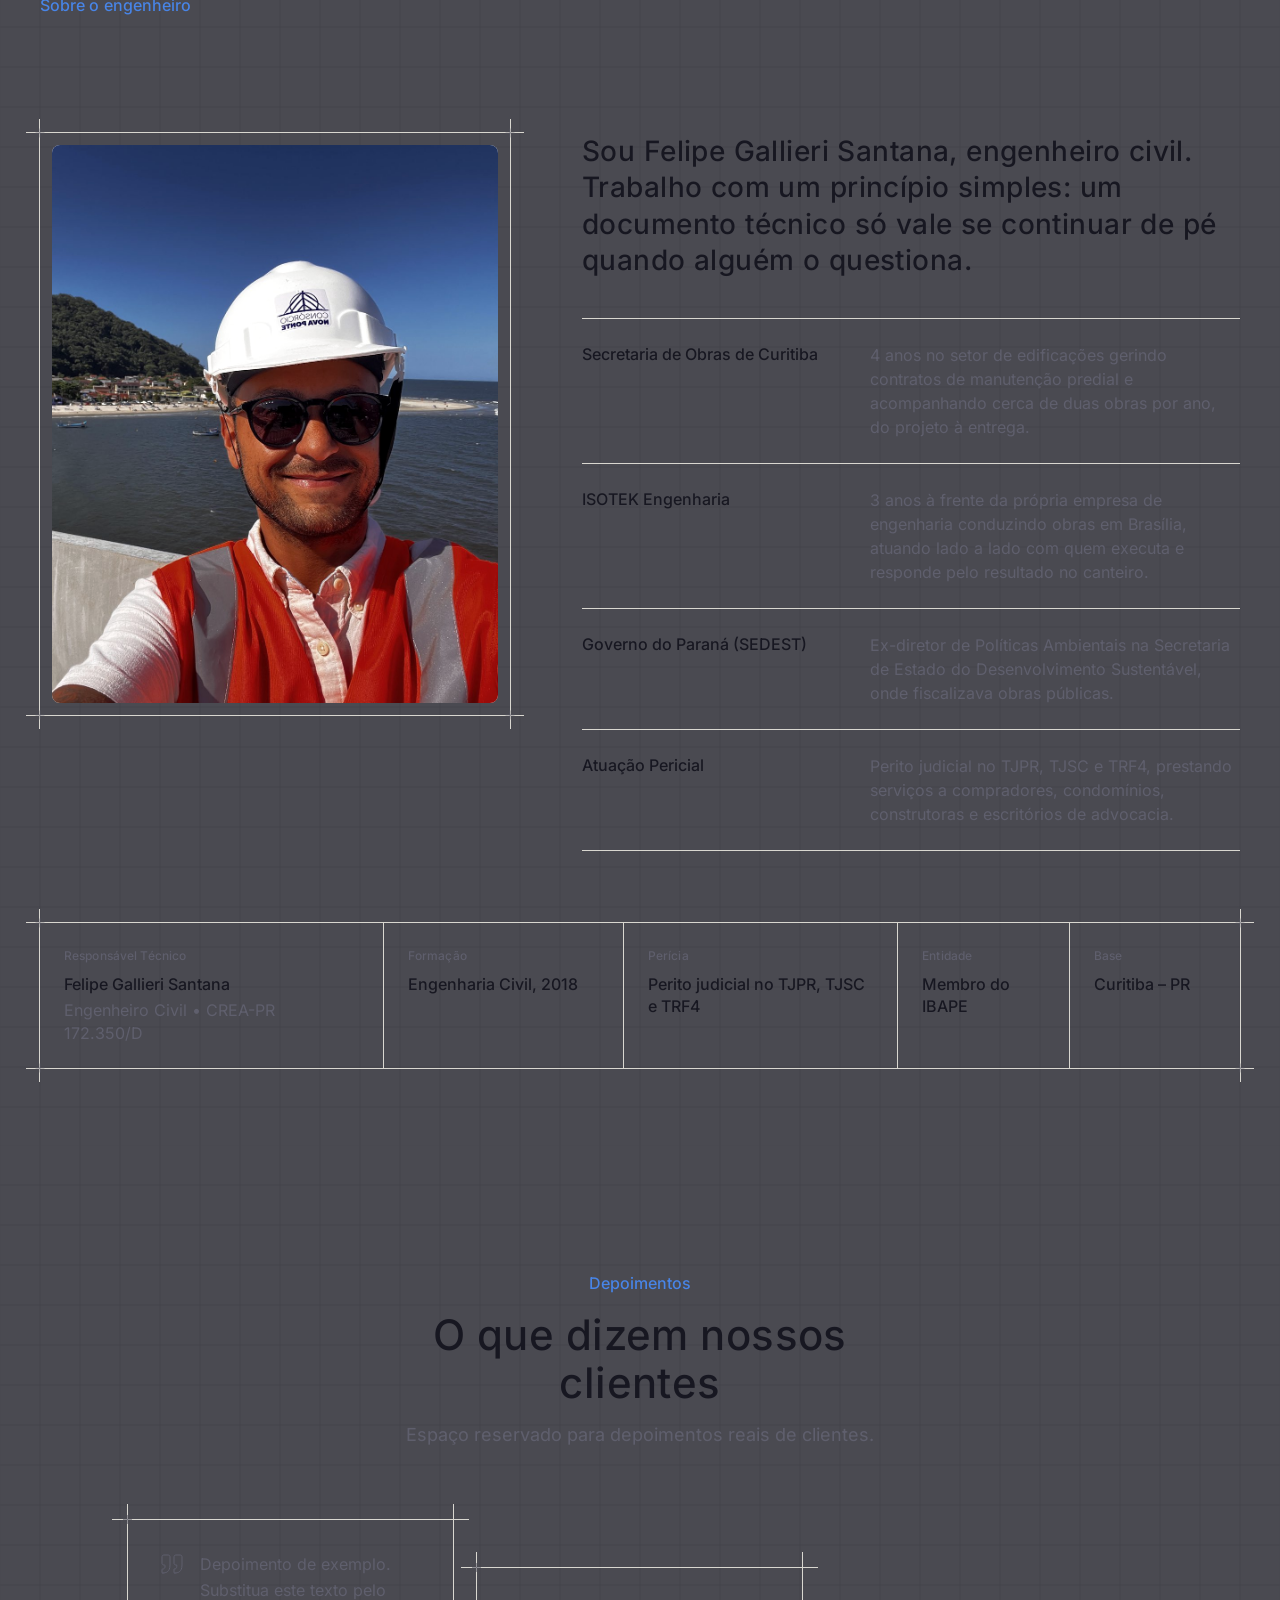
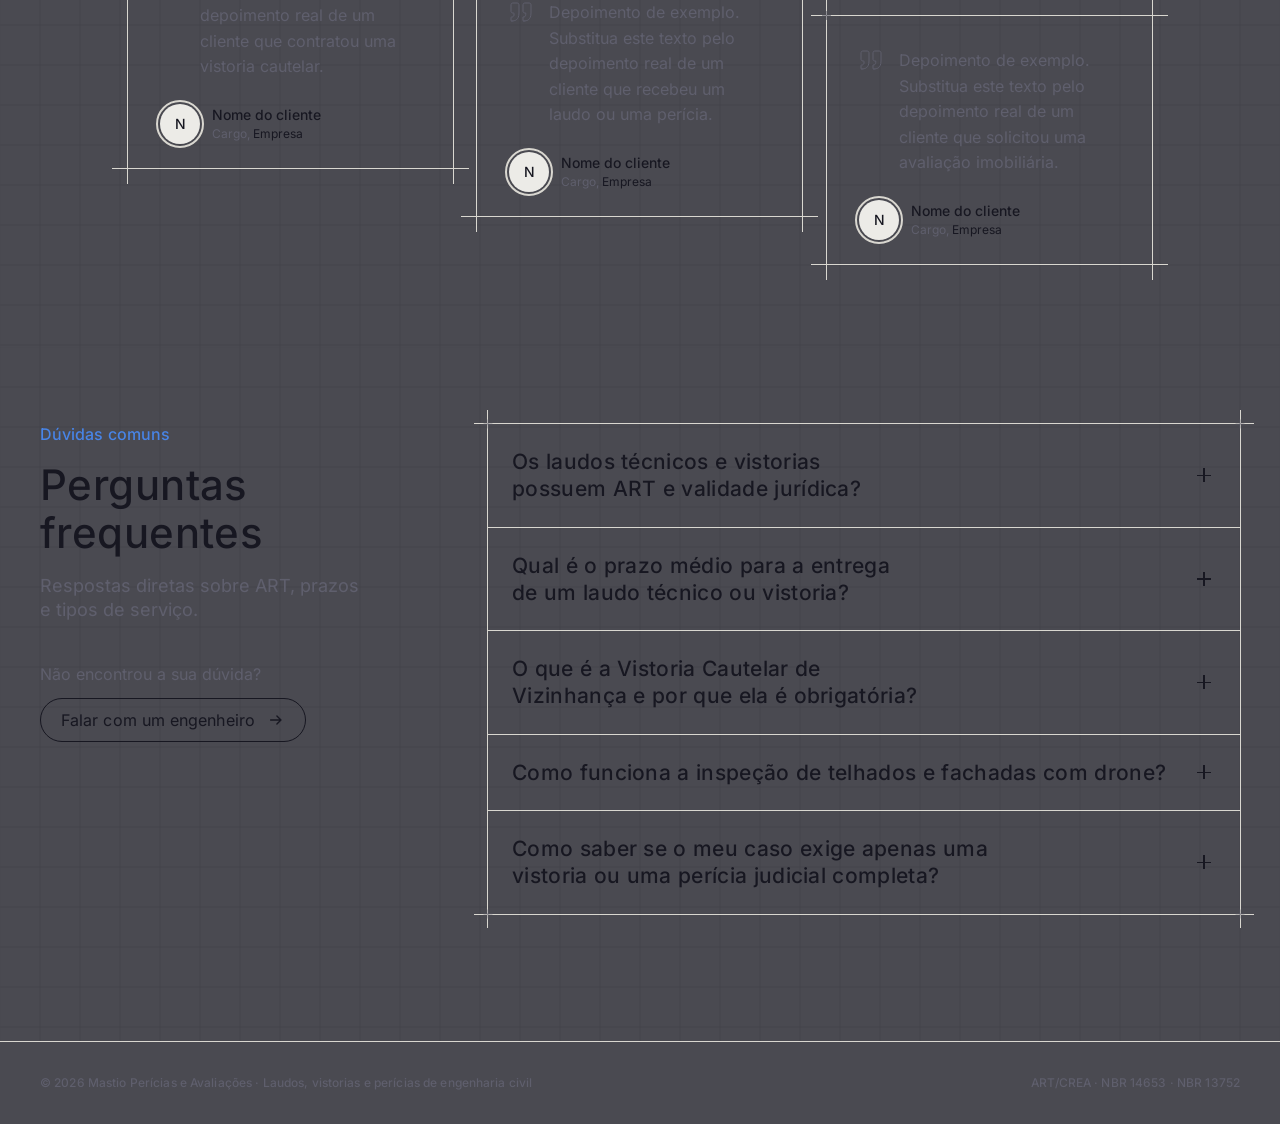
==== commit f074908d: "H1 do hero no mobile em 32px; nova foto no item 2 de O que fazemos Co-Authored-By: Claude Sonnet 5.5" ====
--- a/site-laudos/index.html
+++ b/site-laudos/index.html
@@ -235,7 +235,7 @@
               </button>
               <div class="svcx__body">
                 <div>
-                  <div class="svcx__m"><img src="assets/img/pericia-trinca.jpg" alt="Beiral e fachada de um imóvel com fissura visível na parede, registrada em perícia predial" loading="lazy" width="1600" height="900" style="object-position:55% 62%"></div>
+                  <div class="svcx__m"><img src="assets/img/svcx-pericia.jpg" alt="Fissura entre azulejos em canto de parede, registrada em perícia predial" loading="lazy" width="1600" height="900" style="object-position:52% 52%"></div>
                   <p class="body">Inspeção detalhada de patologias construtivas (infiltrações, trincas, falhas estruturais) para reformas, condomínios e disputas judiciais.</p>
                   <a class="btn btn--ghost btn--sm" href="https://wa.me/5541996828147?text=Ol%C3%A1%2C%20quero%20solicitar%20uma%20inspe%C3%A7%C3%A3o%20t%C3%A9cnica." target="_blank" rel="noopener"><span>Solicitar Inspeção Técnica</span><svg class="arrow" viewBox="0 0 20 20" width="18" height="18" aria-hidden="true" fill="none" stroke="currentColor" stroke-width="1.5" stroke-linecap="round" stroke-linejoin="round"><path d="M4 10h11M11 5.5 15.5 10 11 14.5"/></svg></a>
                 </div>
@@ -265,7 +265,7 @@
               <figcaption class="svcx__chip"><span class="tag">01 · Vistoria</span></figcaption>
             </figure>
             <figure class="svcx__fig" style="--z:2">
-              <div class="svcx__px"><img src="assets/img/pericia-trinca.jpg" alt="Beiral e fachada de um imóvel com fissura visível na parede, registrada em perícia predial" loading="lazy" width="1600" height="900" style="object-position:55% 62%"></div>
+              <div class="svcx__px"><img src="assets/img/svcx-pericia.jpg" alt="Fissura entre azulejos em canto de parede, registrada em perícia predial" loading="lazy" width="1600" height="900" style="object-position:52% 52%"></div>
               <figcaption class="svcx__chip"><span class="tag">02 · Perícia</span></figcaption>
             </figure>
             <figure class="svcx__fig" style="--z:3">
--- a/site-laudos/css/style.css
+++ b/site-laudos/css/style.css
@@ -796,3 +796,10 @@
 .lite__bar{display:flex;align-items:center;gap:var(--spacing-24);width:100%}
 .lite__rail{flex:1;height:2px;background:var(--lite-line);position:relative;overflow:hidden}
 .lite__fill{position:absolute;inset:0;background:var(--lite-ink);transform:scaleX(0);transform-origin:0 50%}
+
+/* h1 do hero +8px */
+.hero__title{font-size:clamp(44px,5vw + 14px,80px)}
+@media (max-width:720px){.hero__title{font-size:clamp(40px,9vw + 8px,48px)}}
+
+/* h1 do hero no mobile: 32px */
+@media (max-width:720px){.hero__title{font-size:32px}}
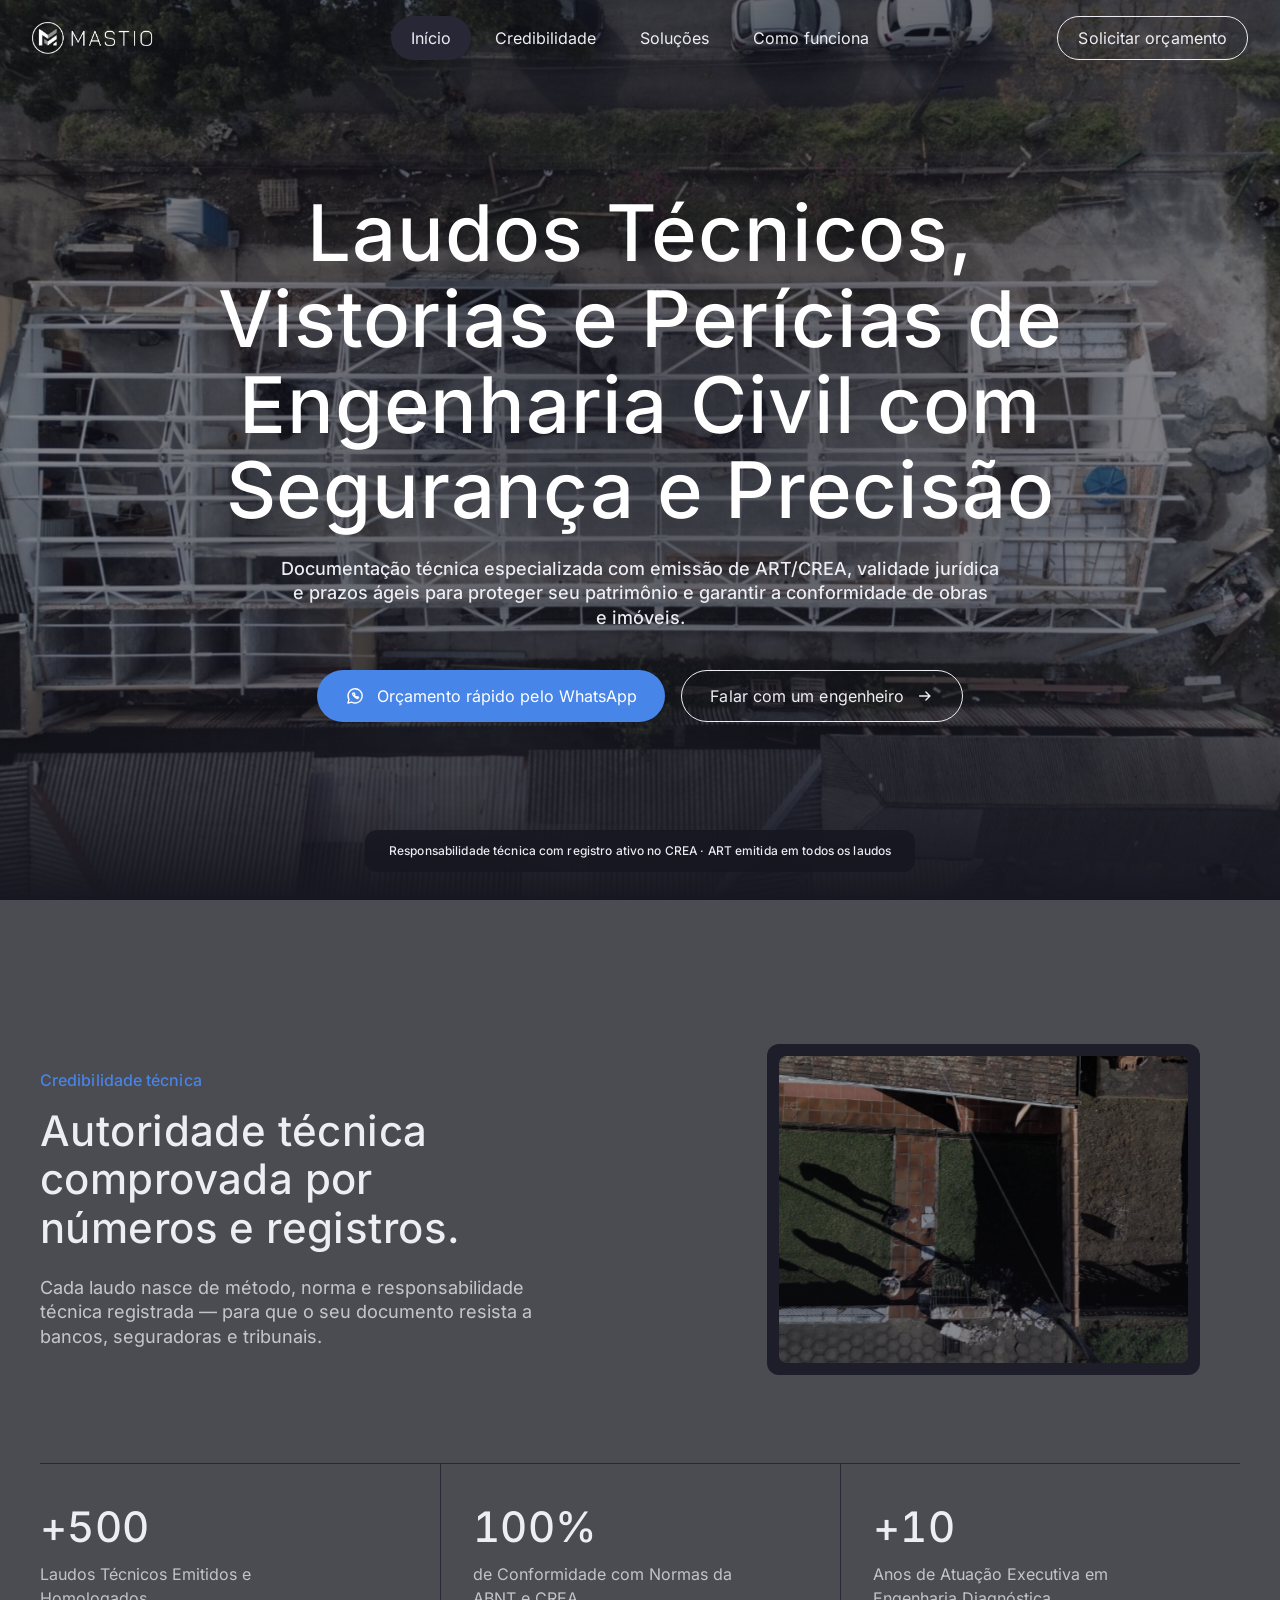
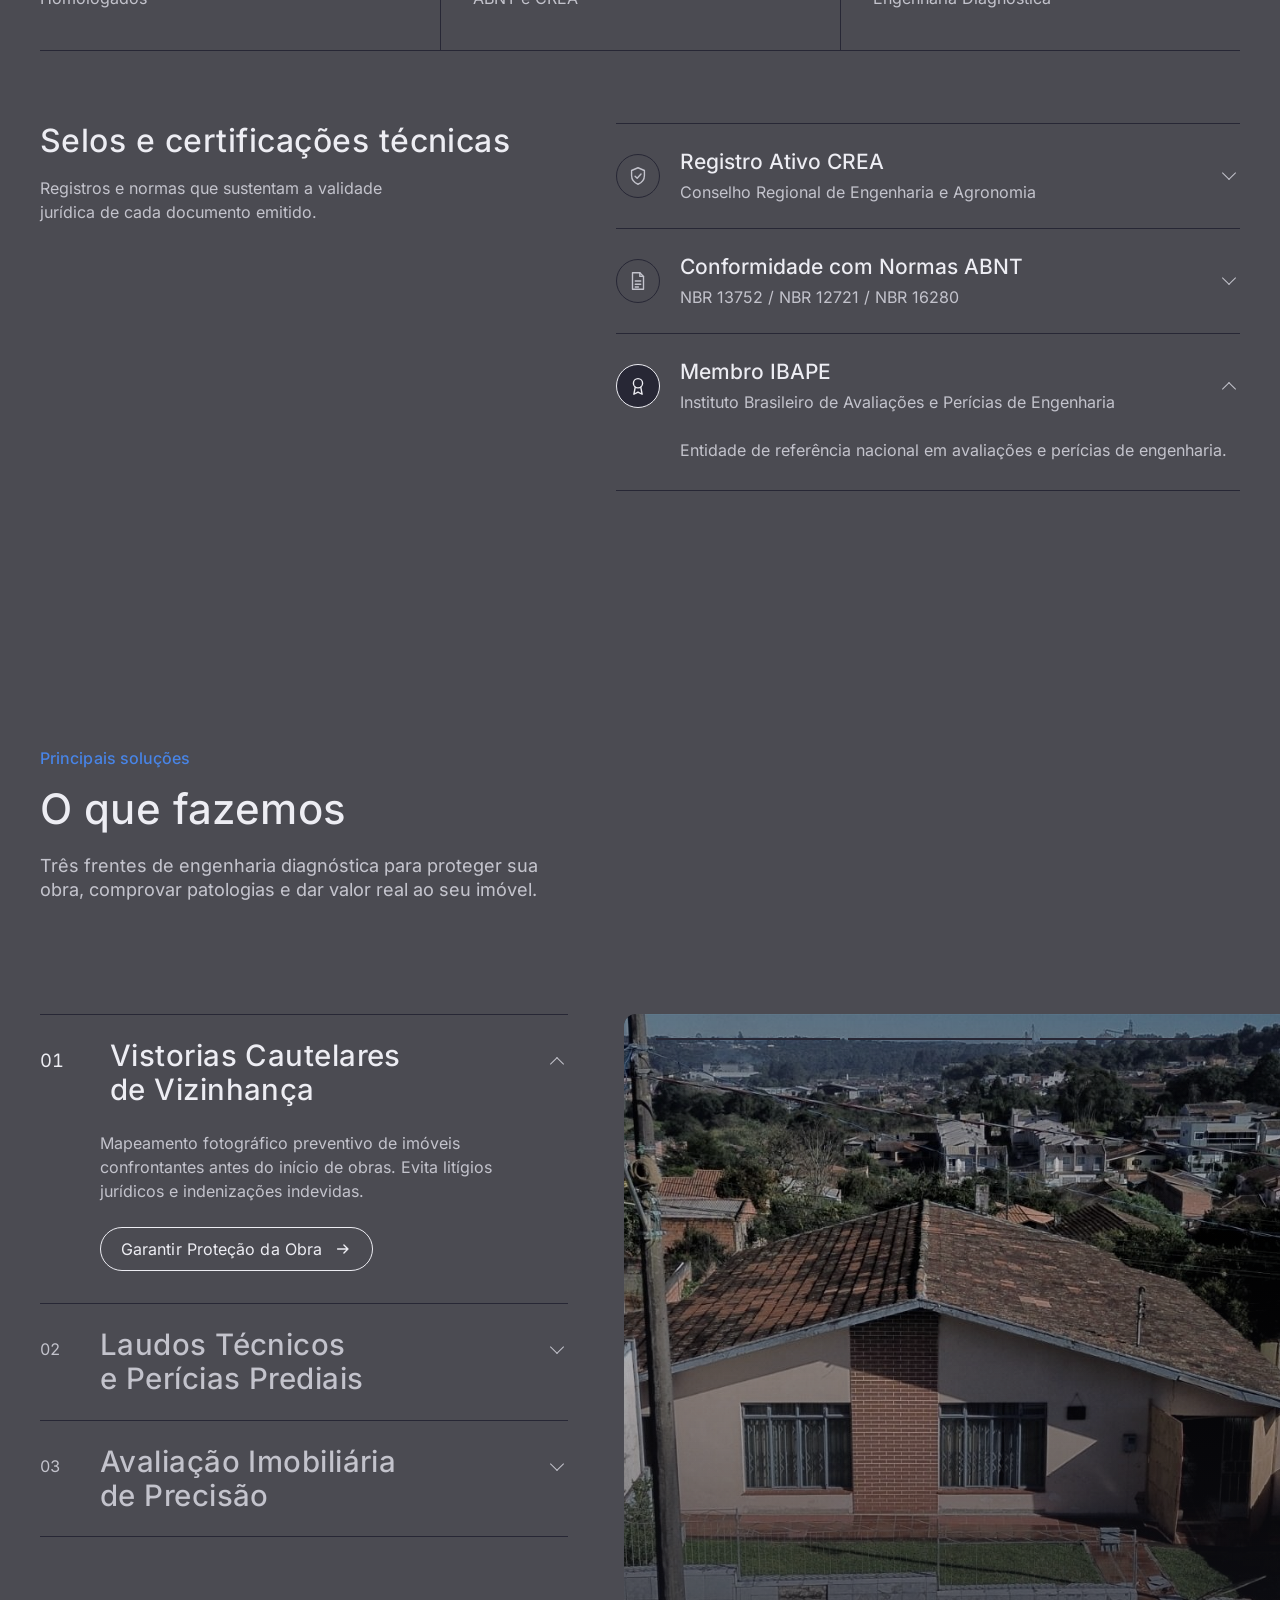
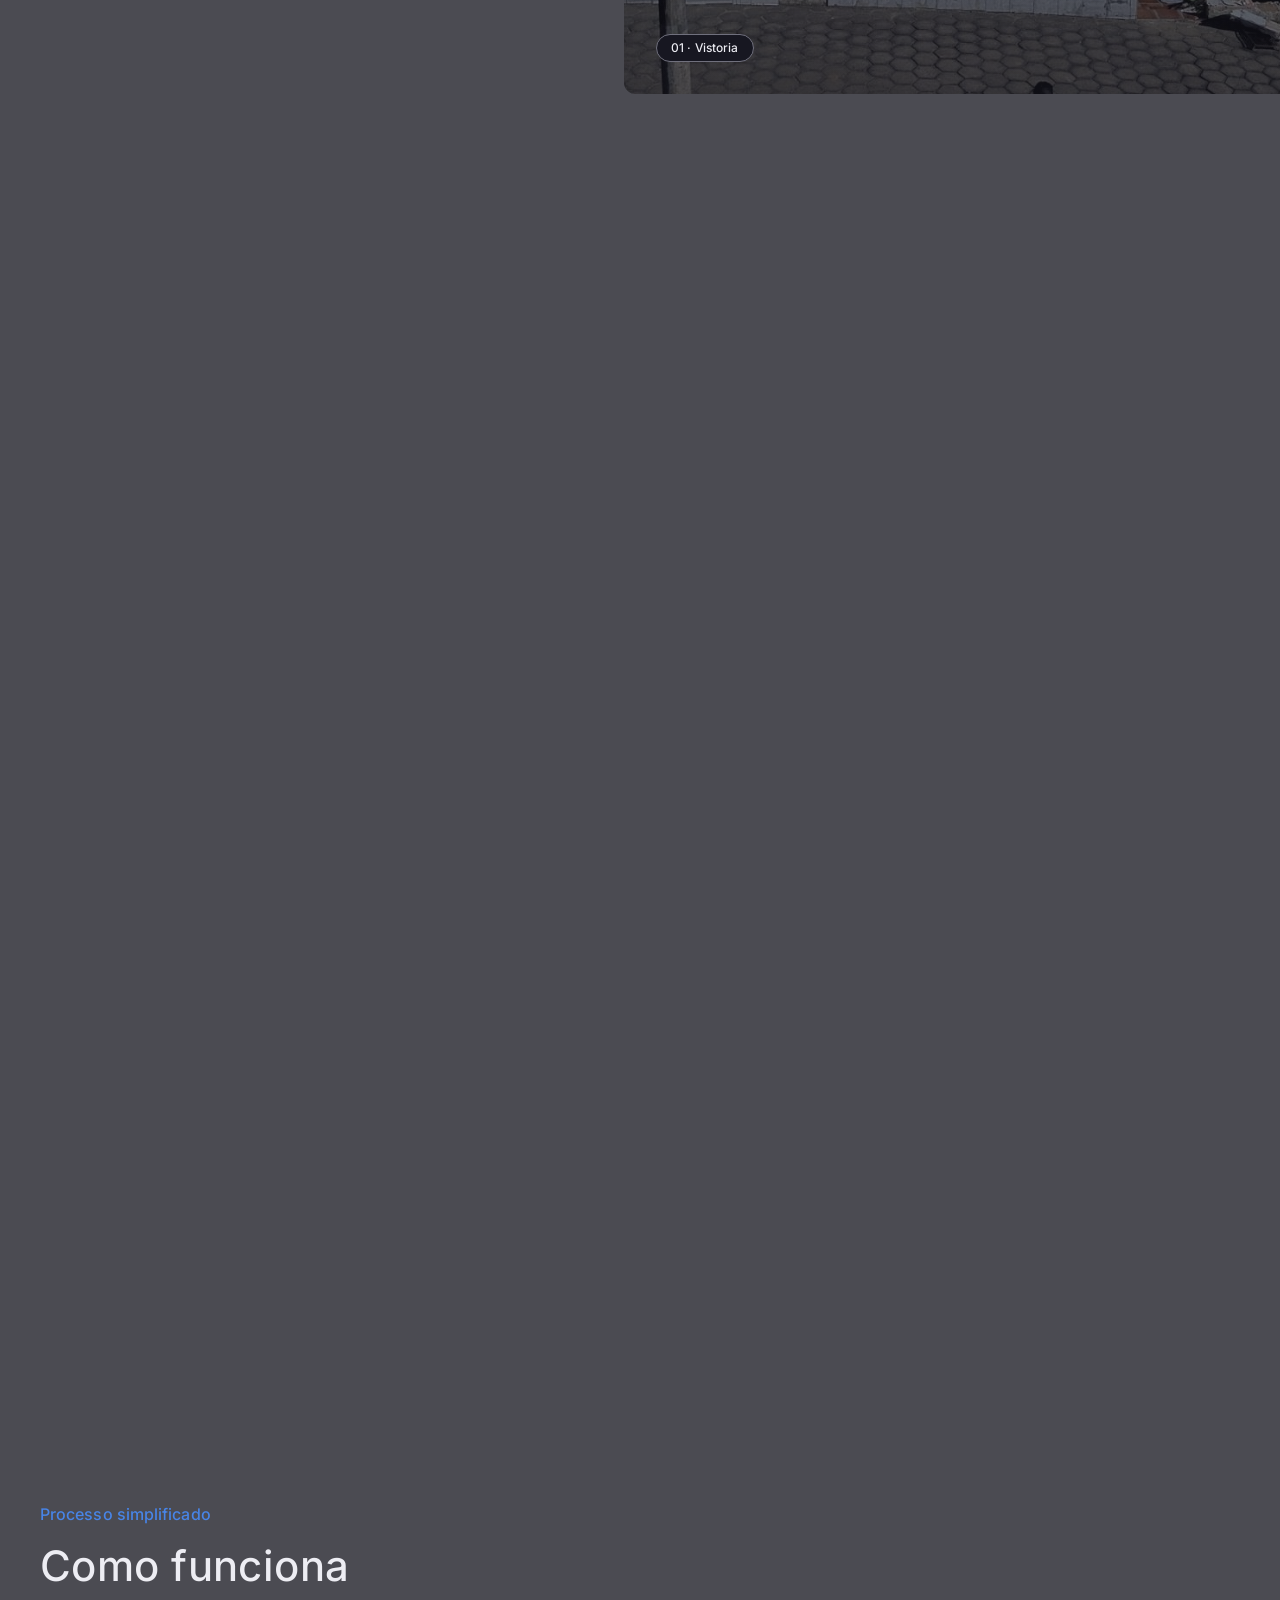
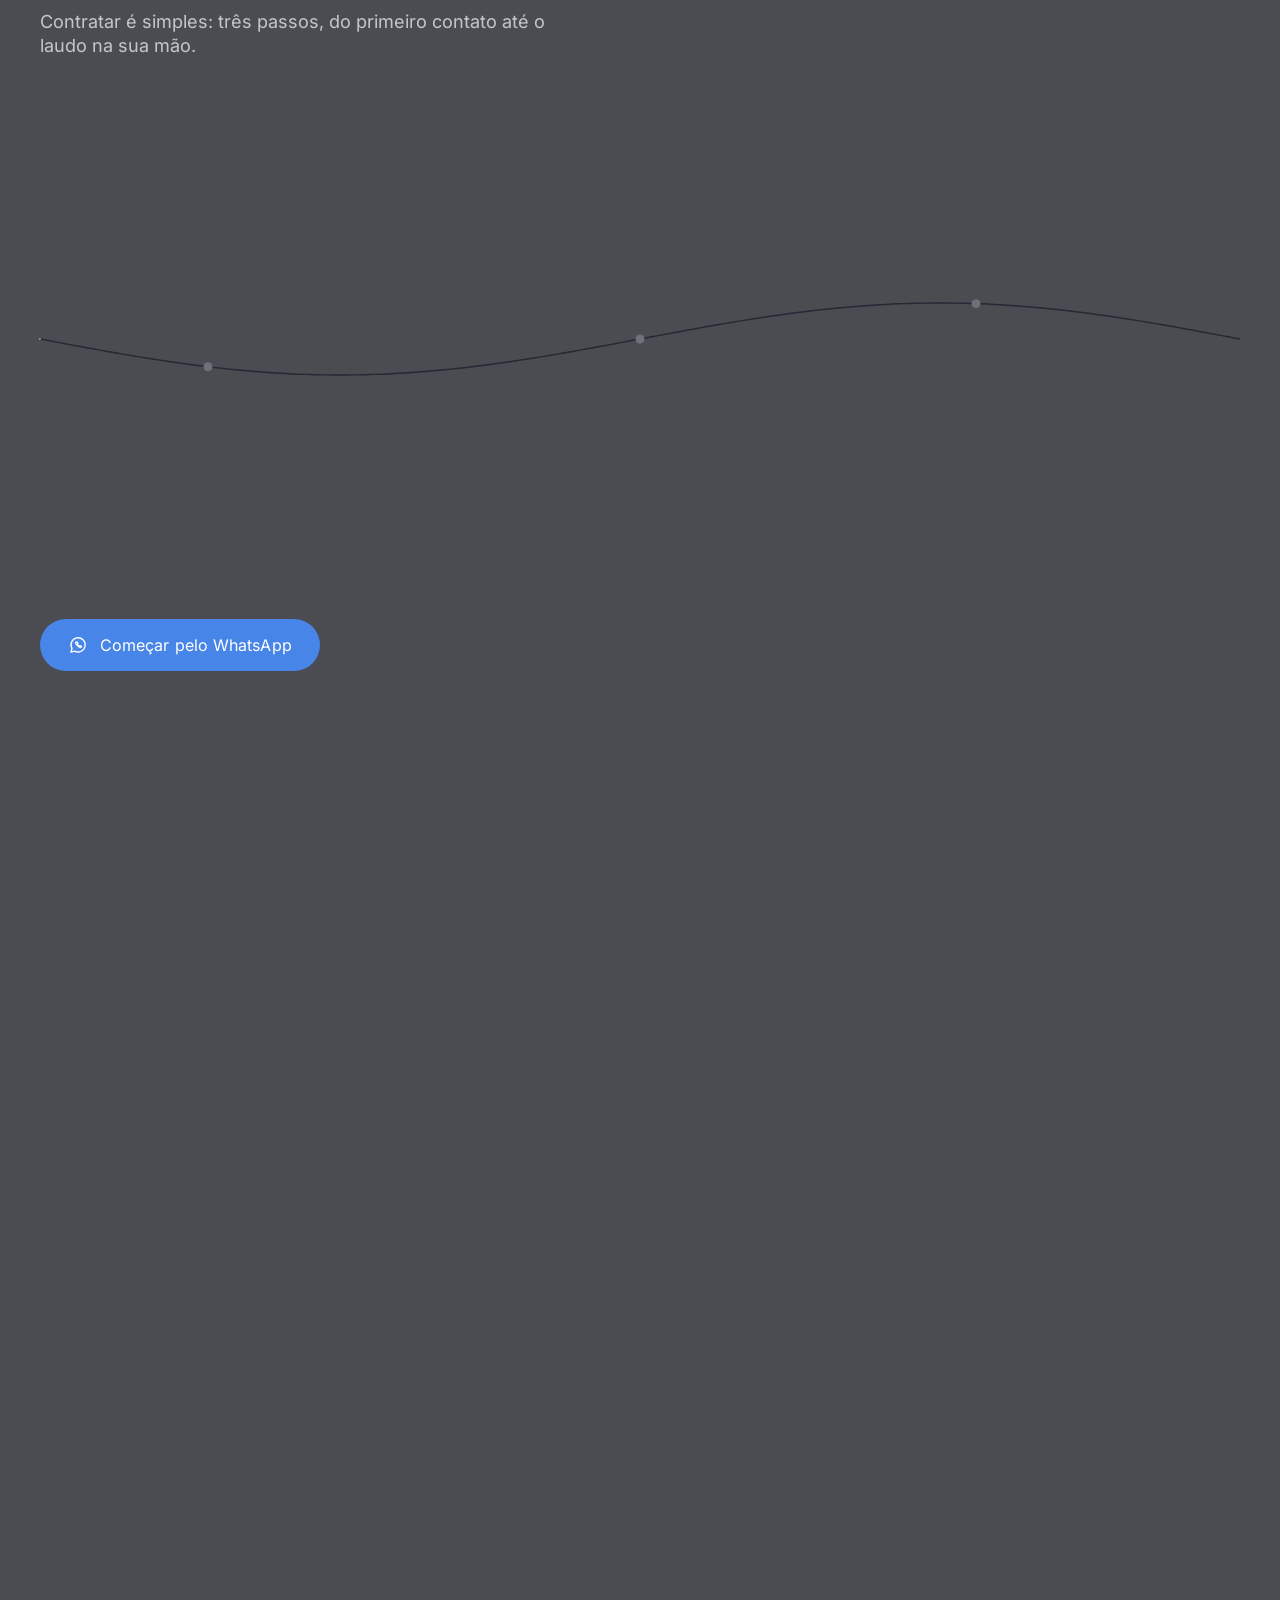
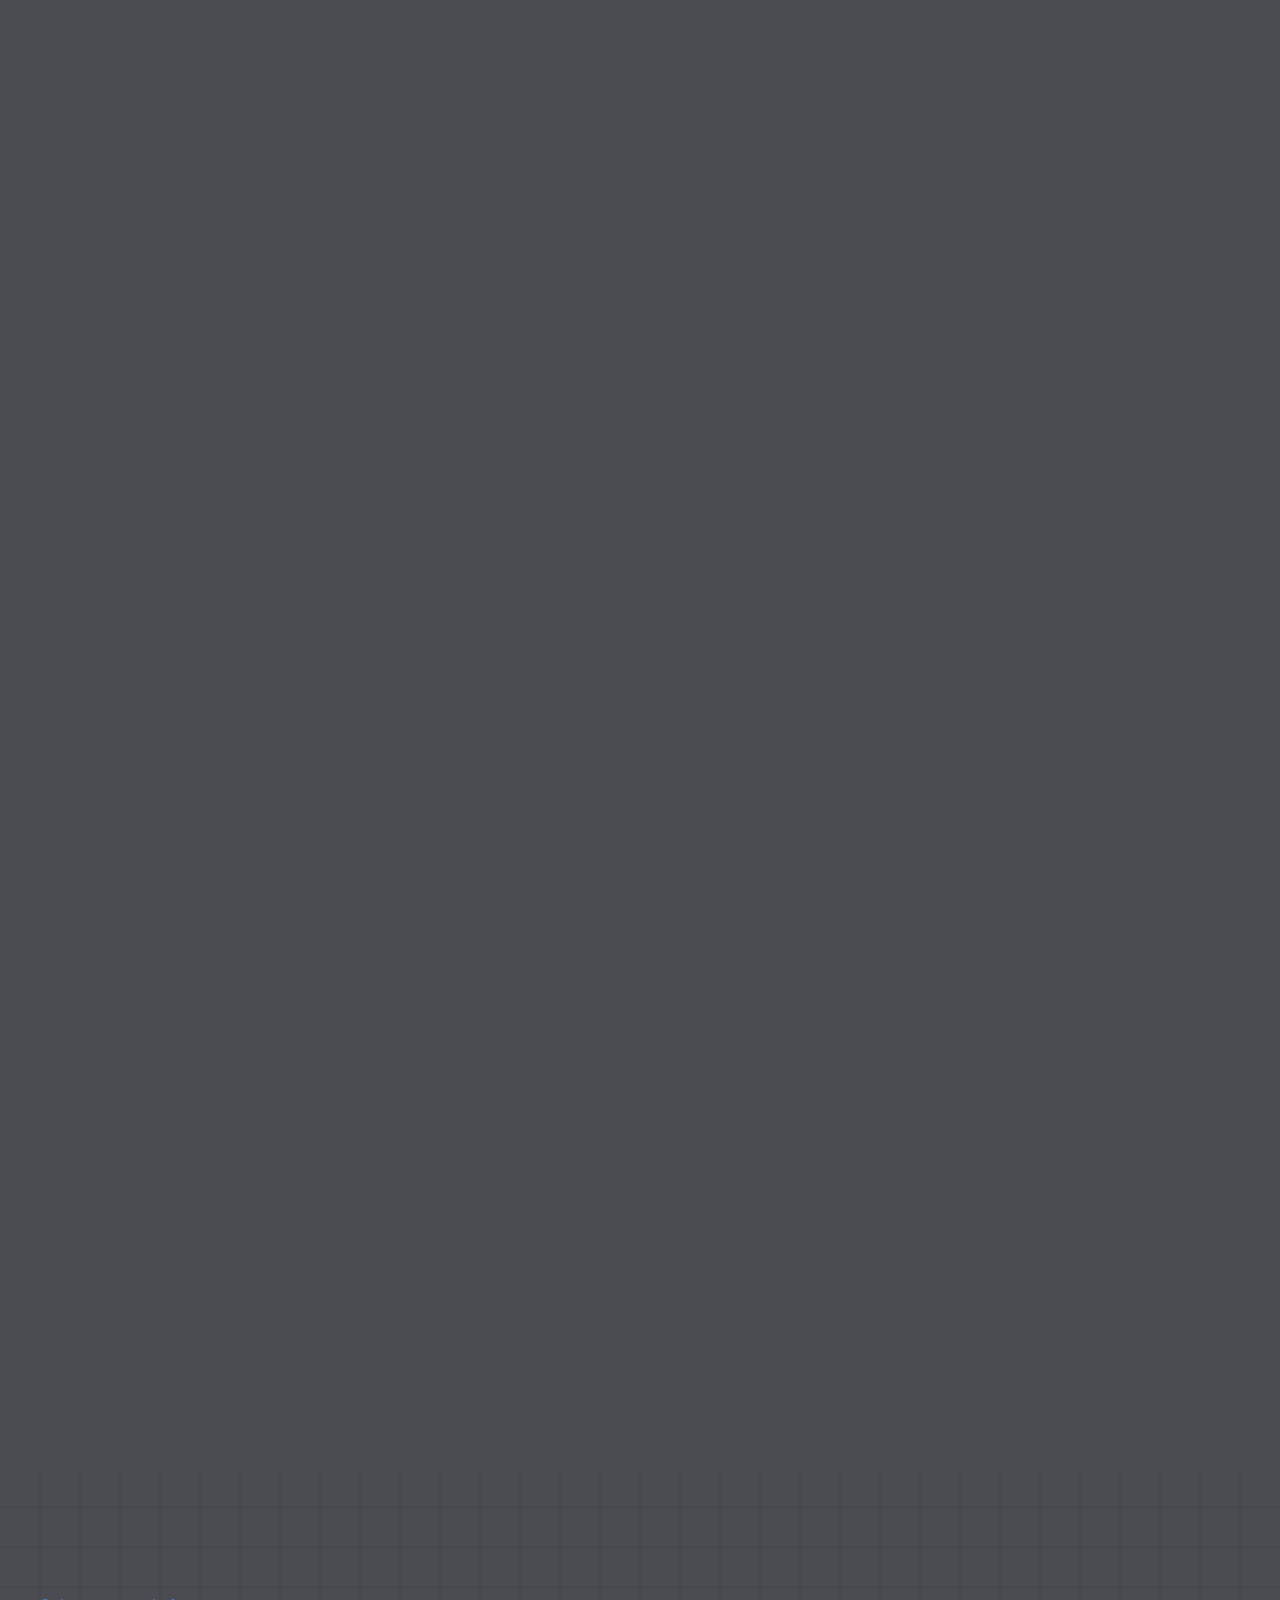
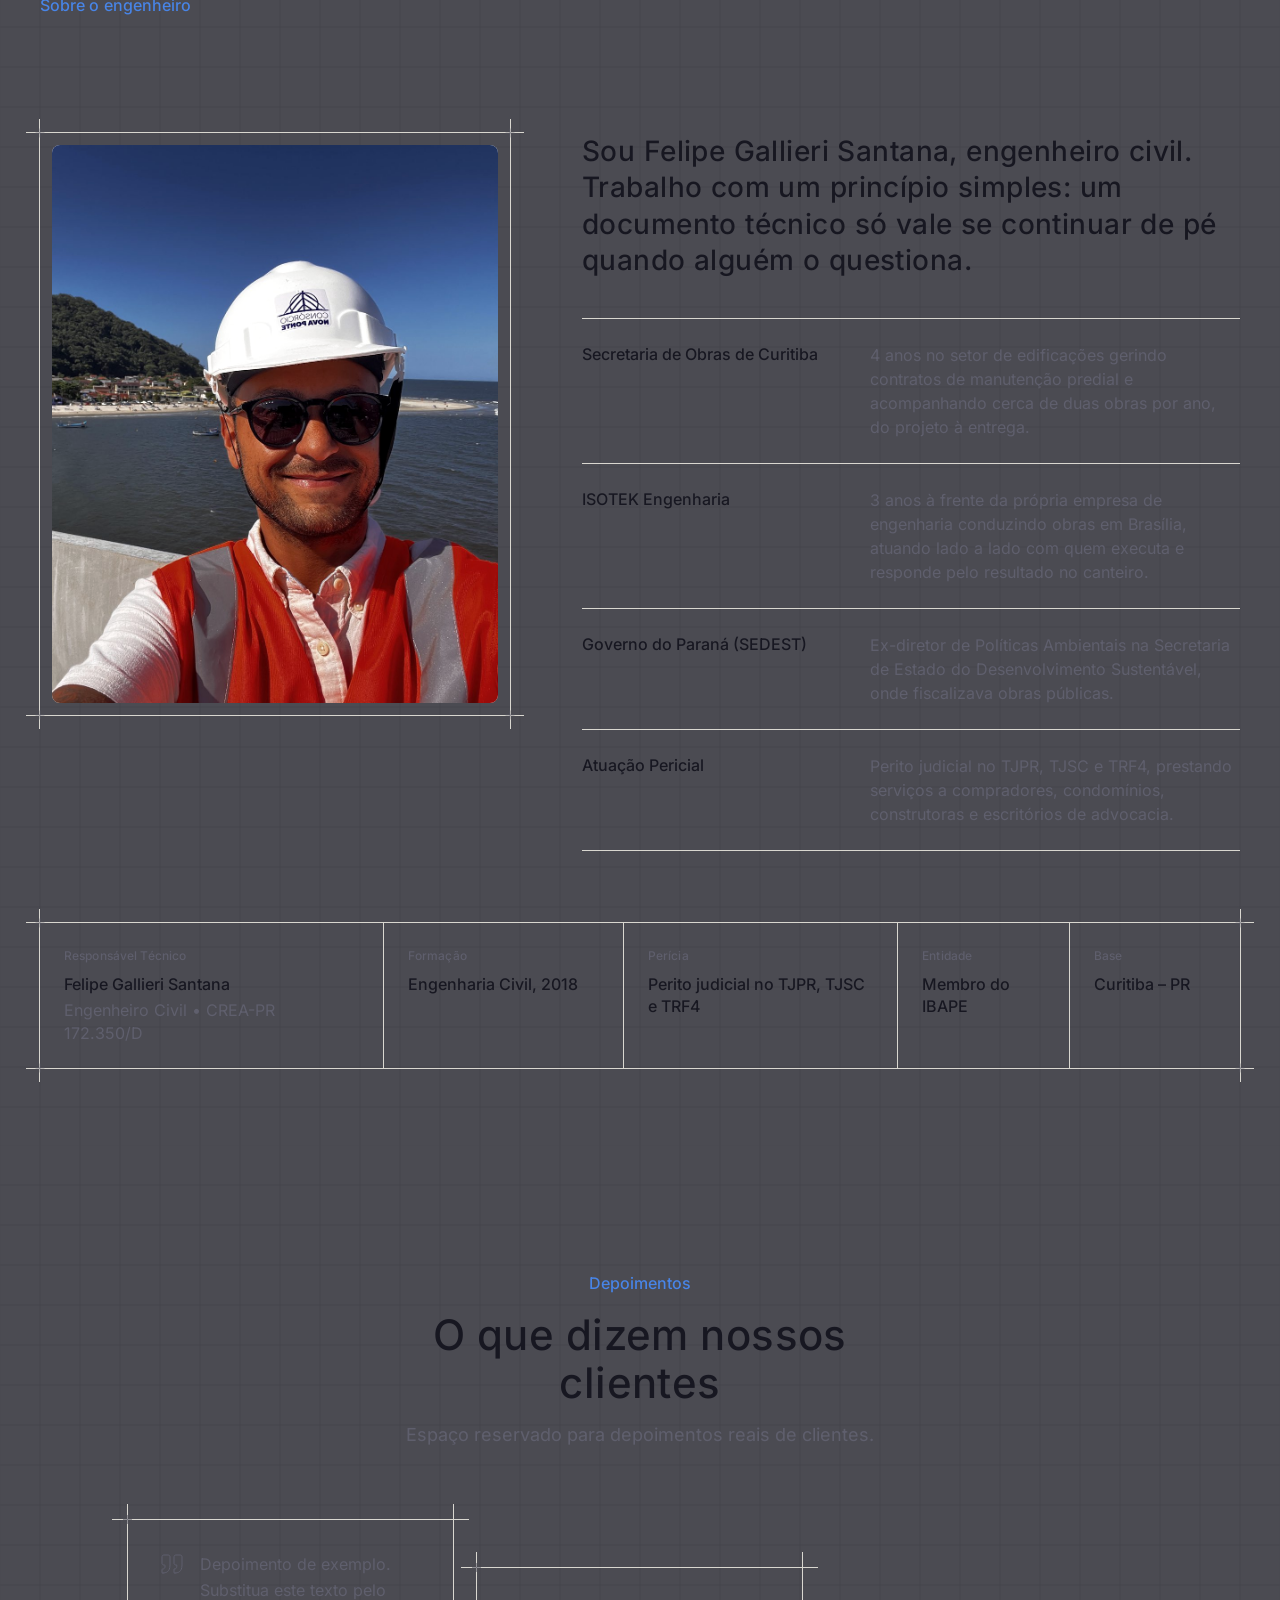
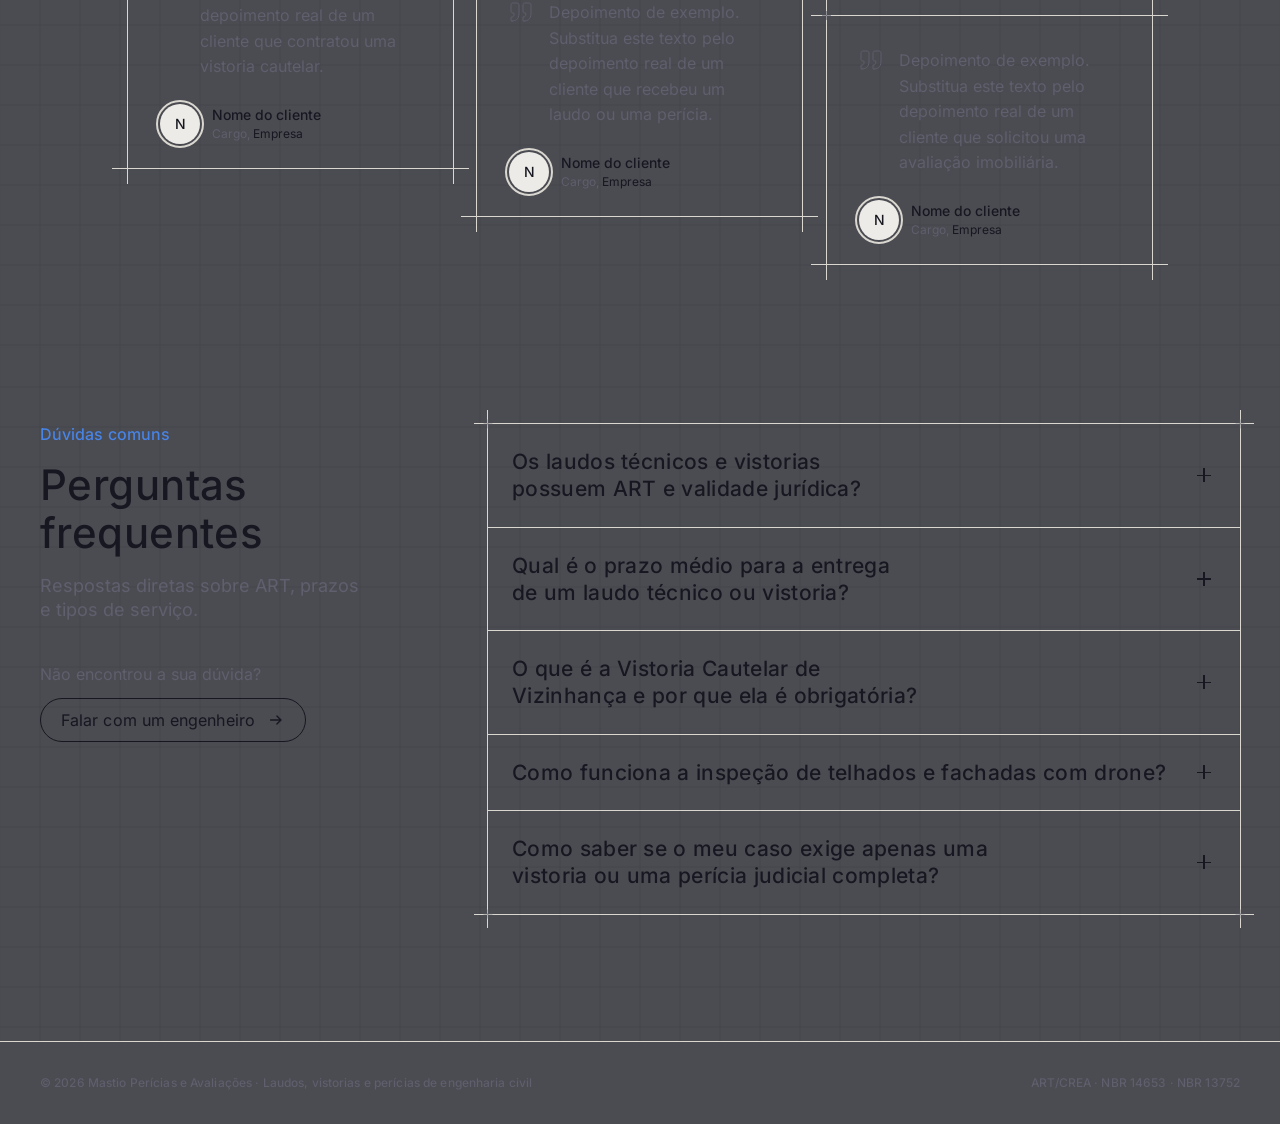
==== commit fc5c1c07: "O que fazemos: nova foto no item 3 Co-Authored-By: Claude Sonnet 5.5 <noreply@anthropic.com> Claude-" ====
--- a/site-laudos/index.html
+++ b/site-laudos/index.html
@@ -250,7 +250,7 @@
               </button>
               <div class="svcx__body">
                 <div>
-                  <div class="svcx__m"><img src="assets/img/vistoria-aerea.jpg" alt="Vista aérea de cobertura e imóveis confrontantes mapeados em vistoria cautelar de vizinhança" loading="lazy" width="1600" height="900" style="object-position:50% 48%"></div>
+                  <div class="svcx__m"><img src="assets/img/svcx-avaliacao.jpg" alt="Estrutura metálica e cobertura de um edifício vistos por baixo, com redes de proteção e pontos de corrosão" loading="lazy" width="1600" height="900" style="object-position:50% 45%"></div>
                   <p class="body">Determinação do valor real de mercado de imóveis residenciais, comerciais e industriais conforme a NBR 14653 para bancos, inventários e compra/venda.</p>
                   <a class="btn btn--ghost btn--sm" href="https://wa.me/5541996828147?text=Ol%C3%A1%2C%20quero%20avaliar%20meu%20im%C3%B3vel." target="_blank" rel="noopener"><span>Avaliar Meu Imóvel</span><svg class="arrow" viewBox="0 0 20 20" width="18" height="18" aria-hidden="true" fill="none" stroke="currentColor" stroke-width="1.5" stroke-linecap="round" stroke-linejoin="round"><path d="M4 10h11M11 5.5 15.5 10 11 14.5"/></svg></a>
                 </div>
@@ -269,7 +269,7 @@
               <figcaption class="svcx__chip"><span class="tag">02 · Perícia</span></figcaption>
             </figure>
             <figure class="svcx__fig" style="--z:3">
-              <div class="svcx__px"><img src="assets/img/vistoria-aerea.jpg" alt="Vista aérea de cobertura e imóveis confrontantes mapeados em vistoria cautelar de vizinhança" loading="lazy" width="1600" height="900" style="object-position:50% 48%"></div>
+              <div class="svcx__px"><img src="assets/img/svcx-avaliacao.jpg" alt="Estrutura metálica e cobertura de um edifício vistos por baixo, com redes de proteção e pontos de corrosão" loading="lazy" width="1600" height="900" style="object-position:50% 45%"></div>
               <figcaption class="svcx__chip"><span class="tag">03 · Avaliação</span></figcaption>
             </figure>
             </div>
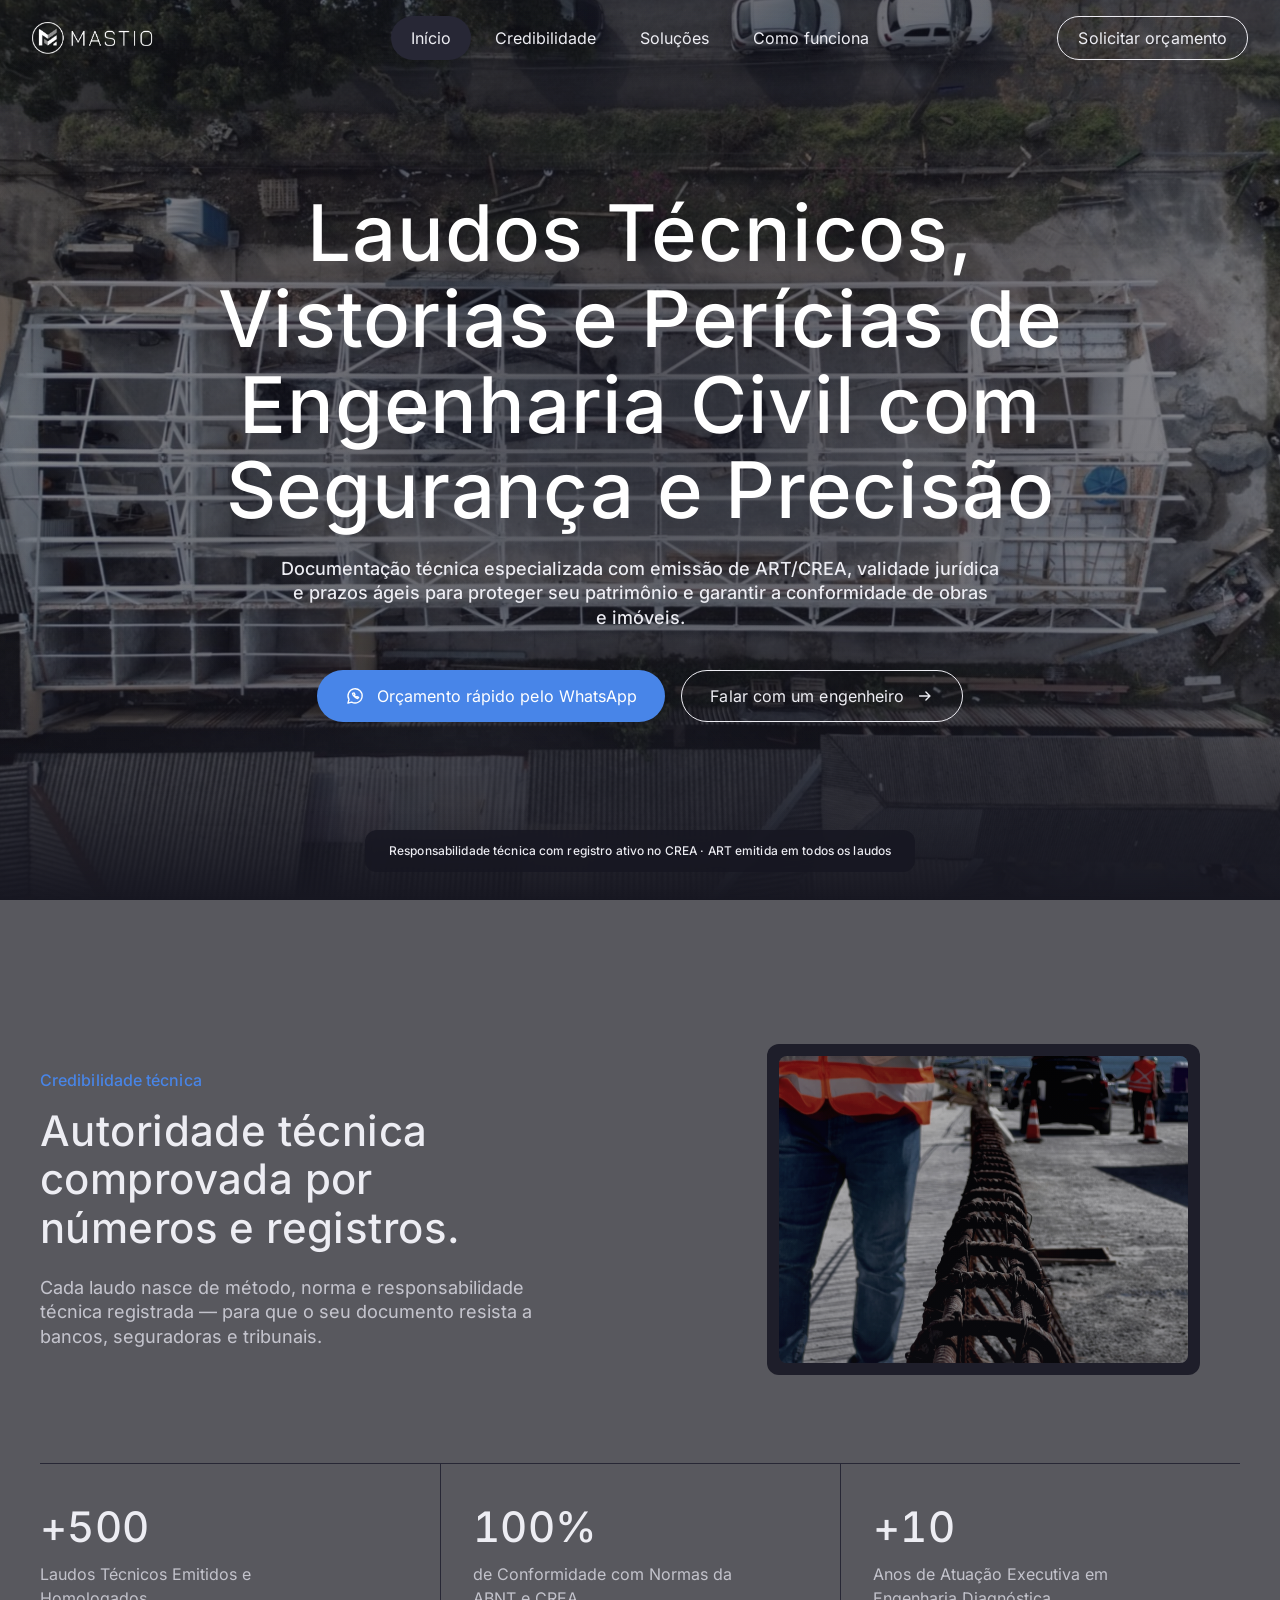
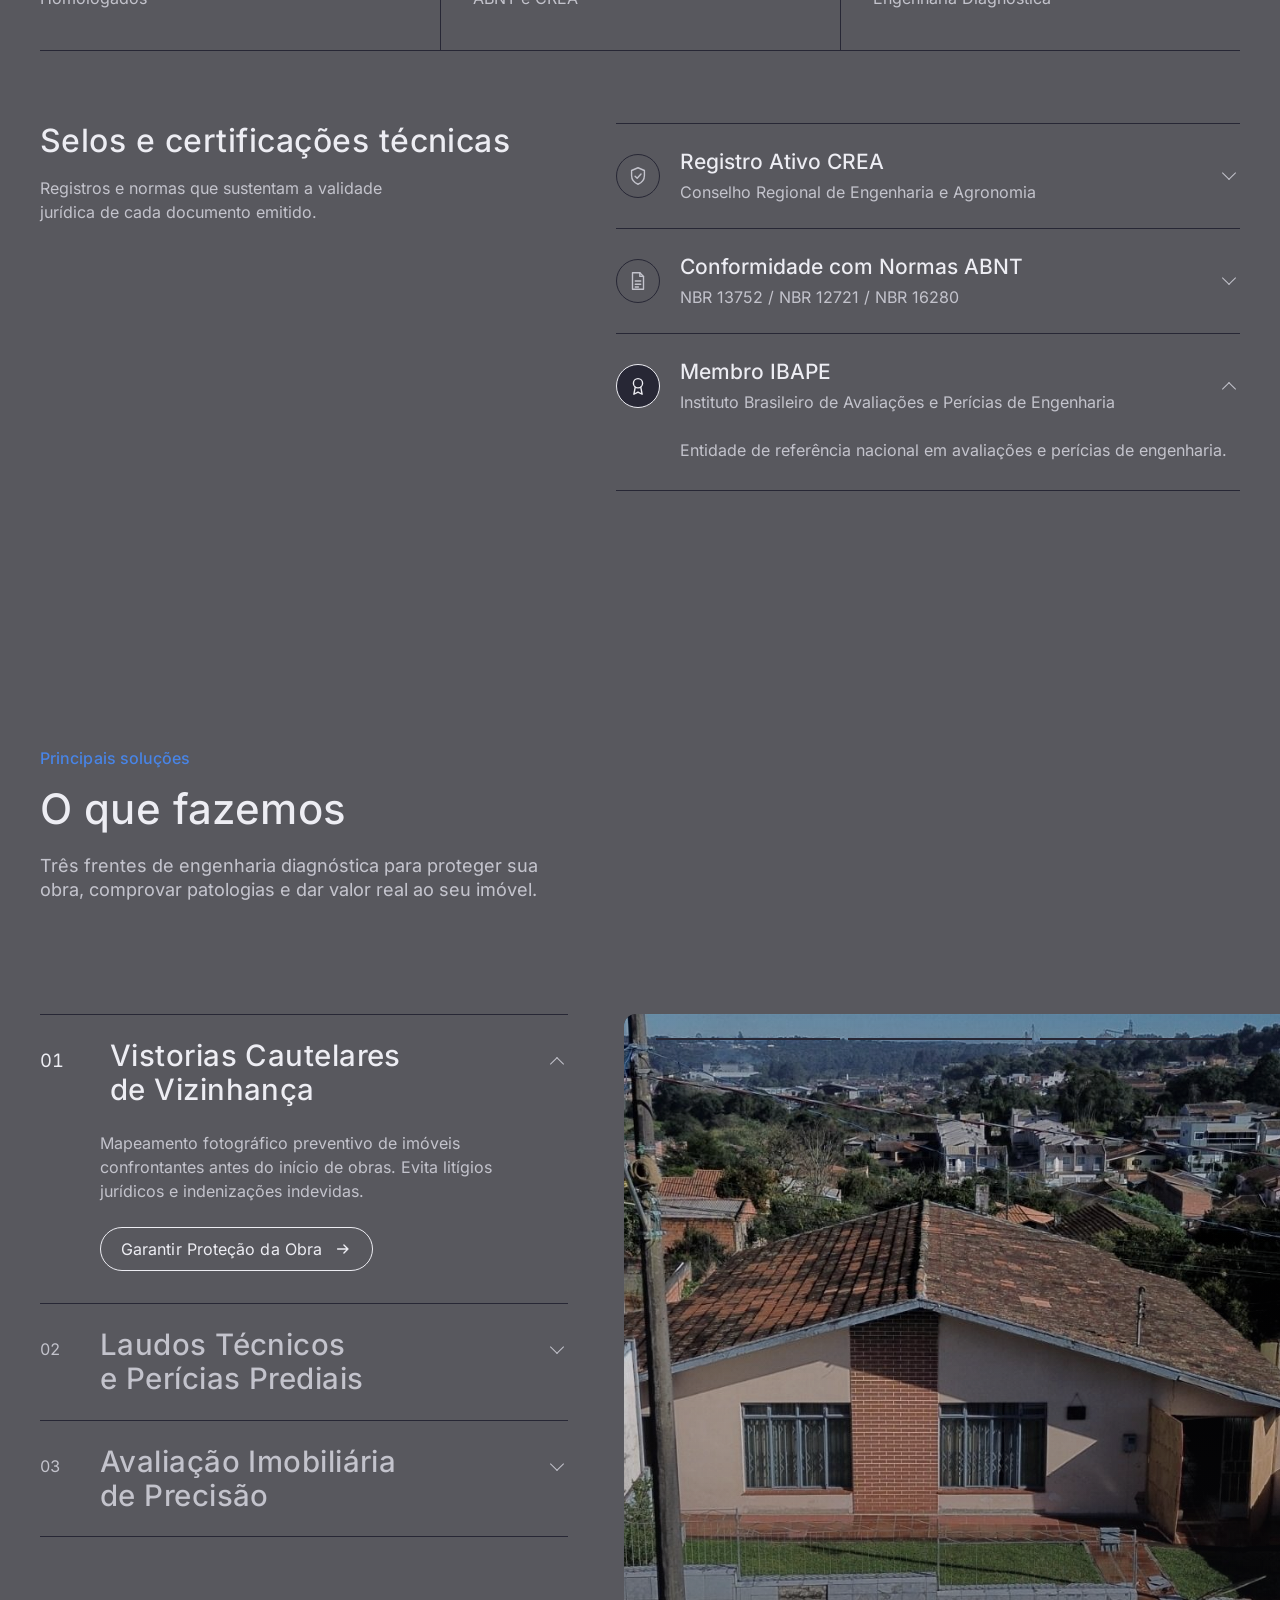
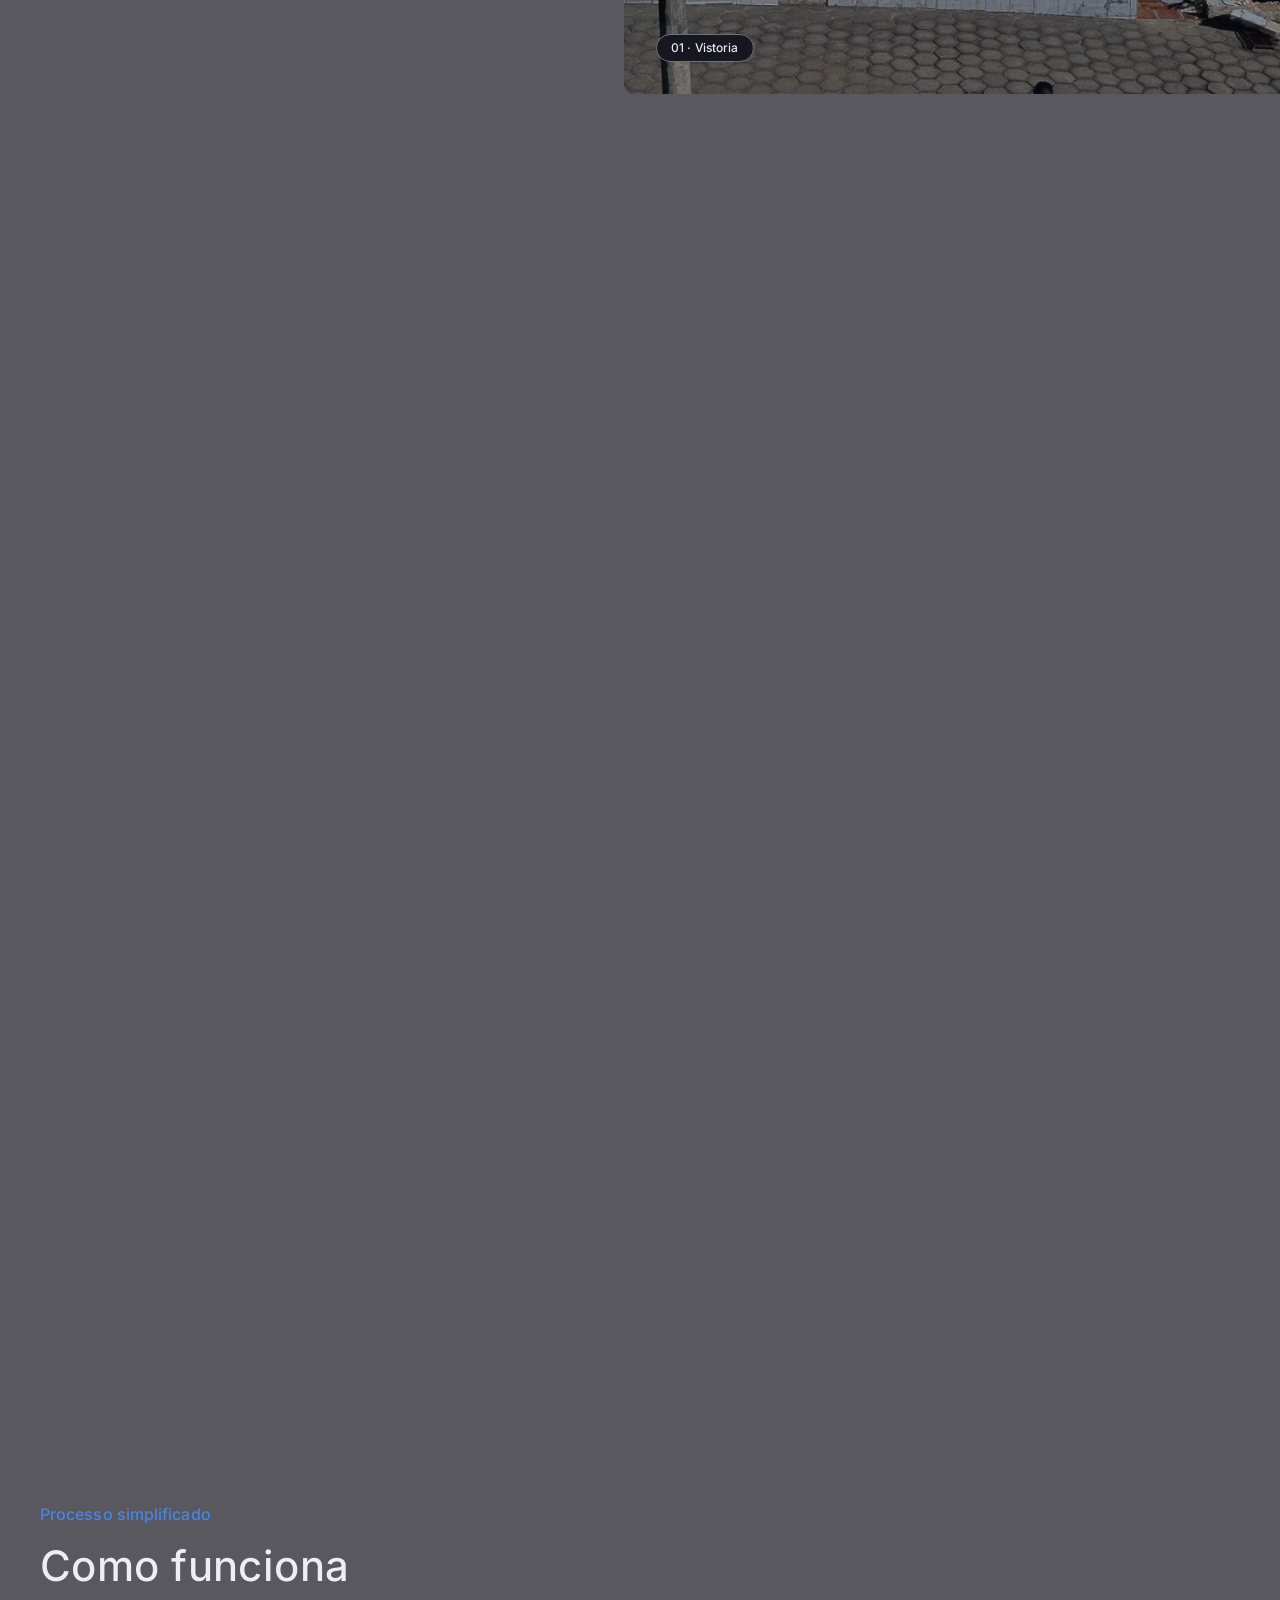
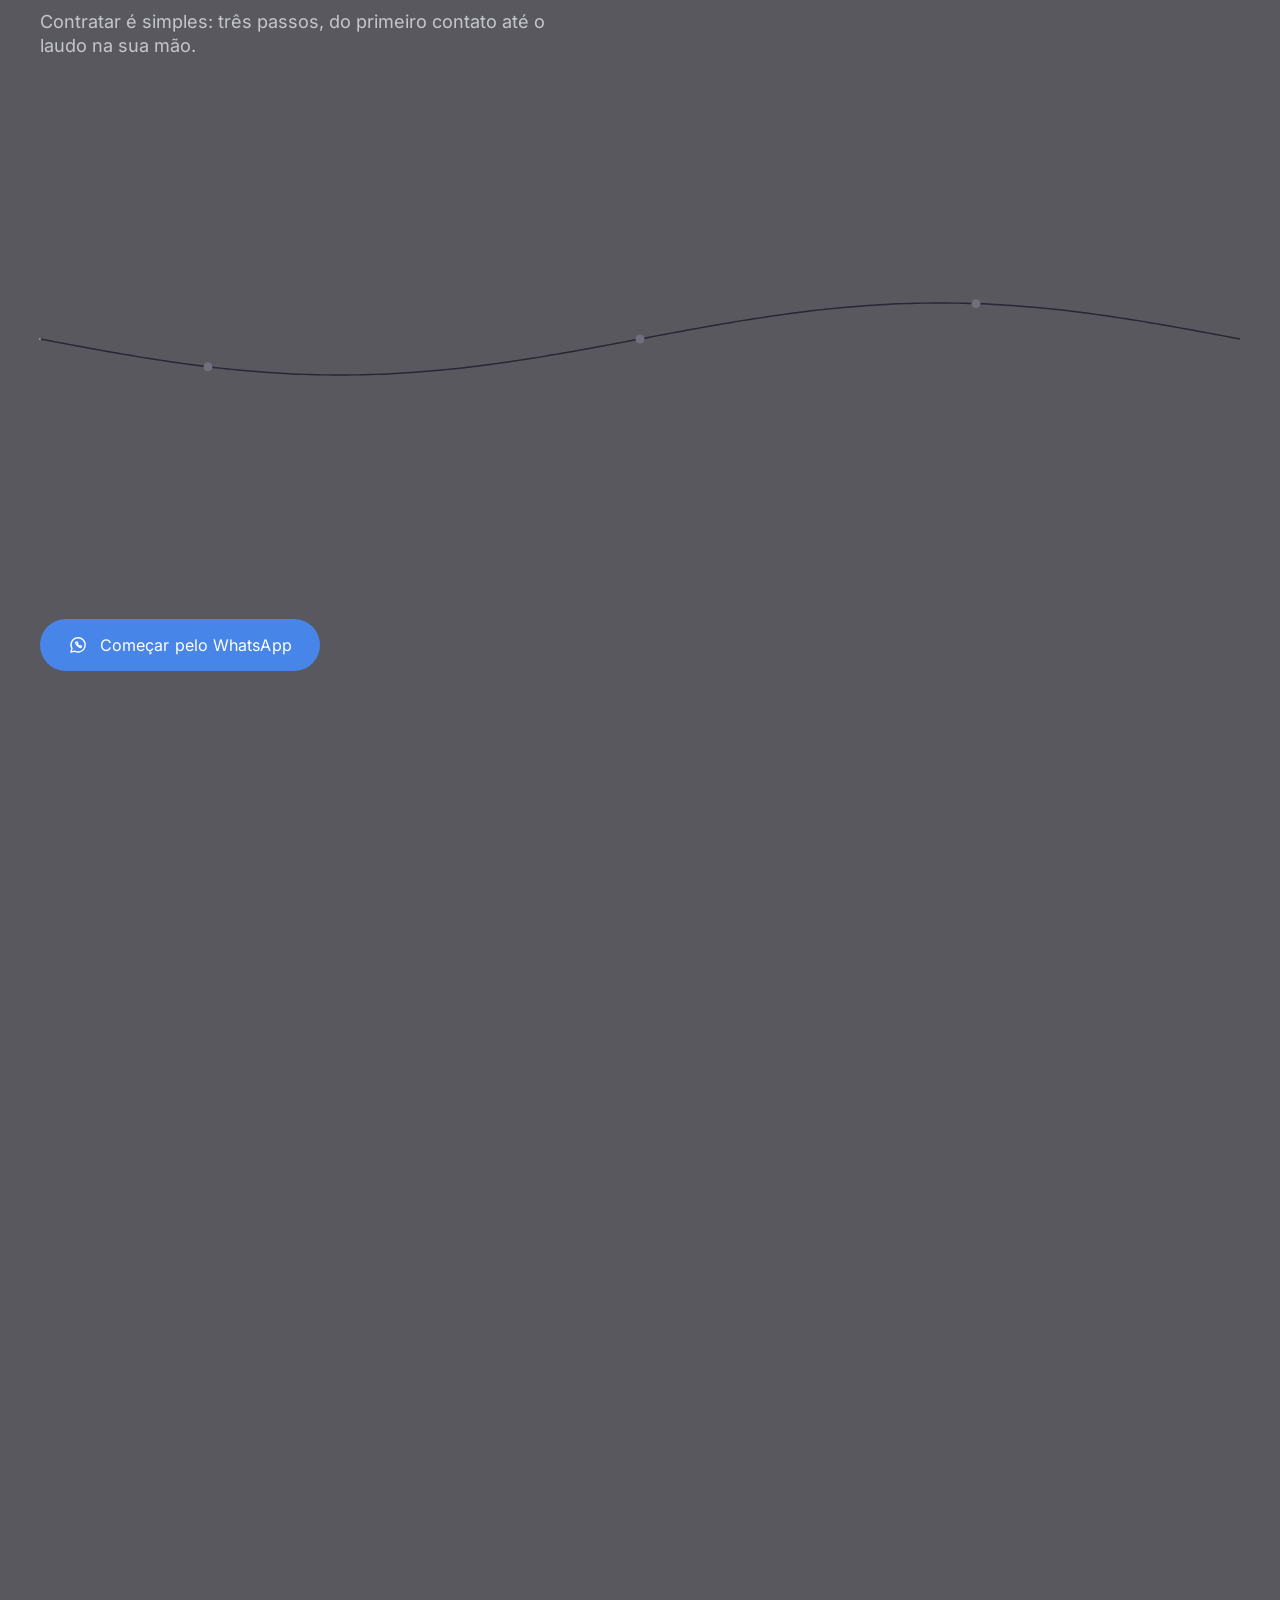
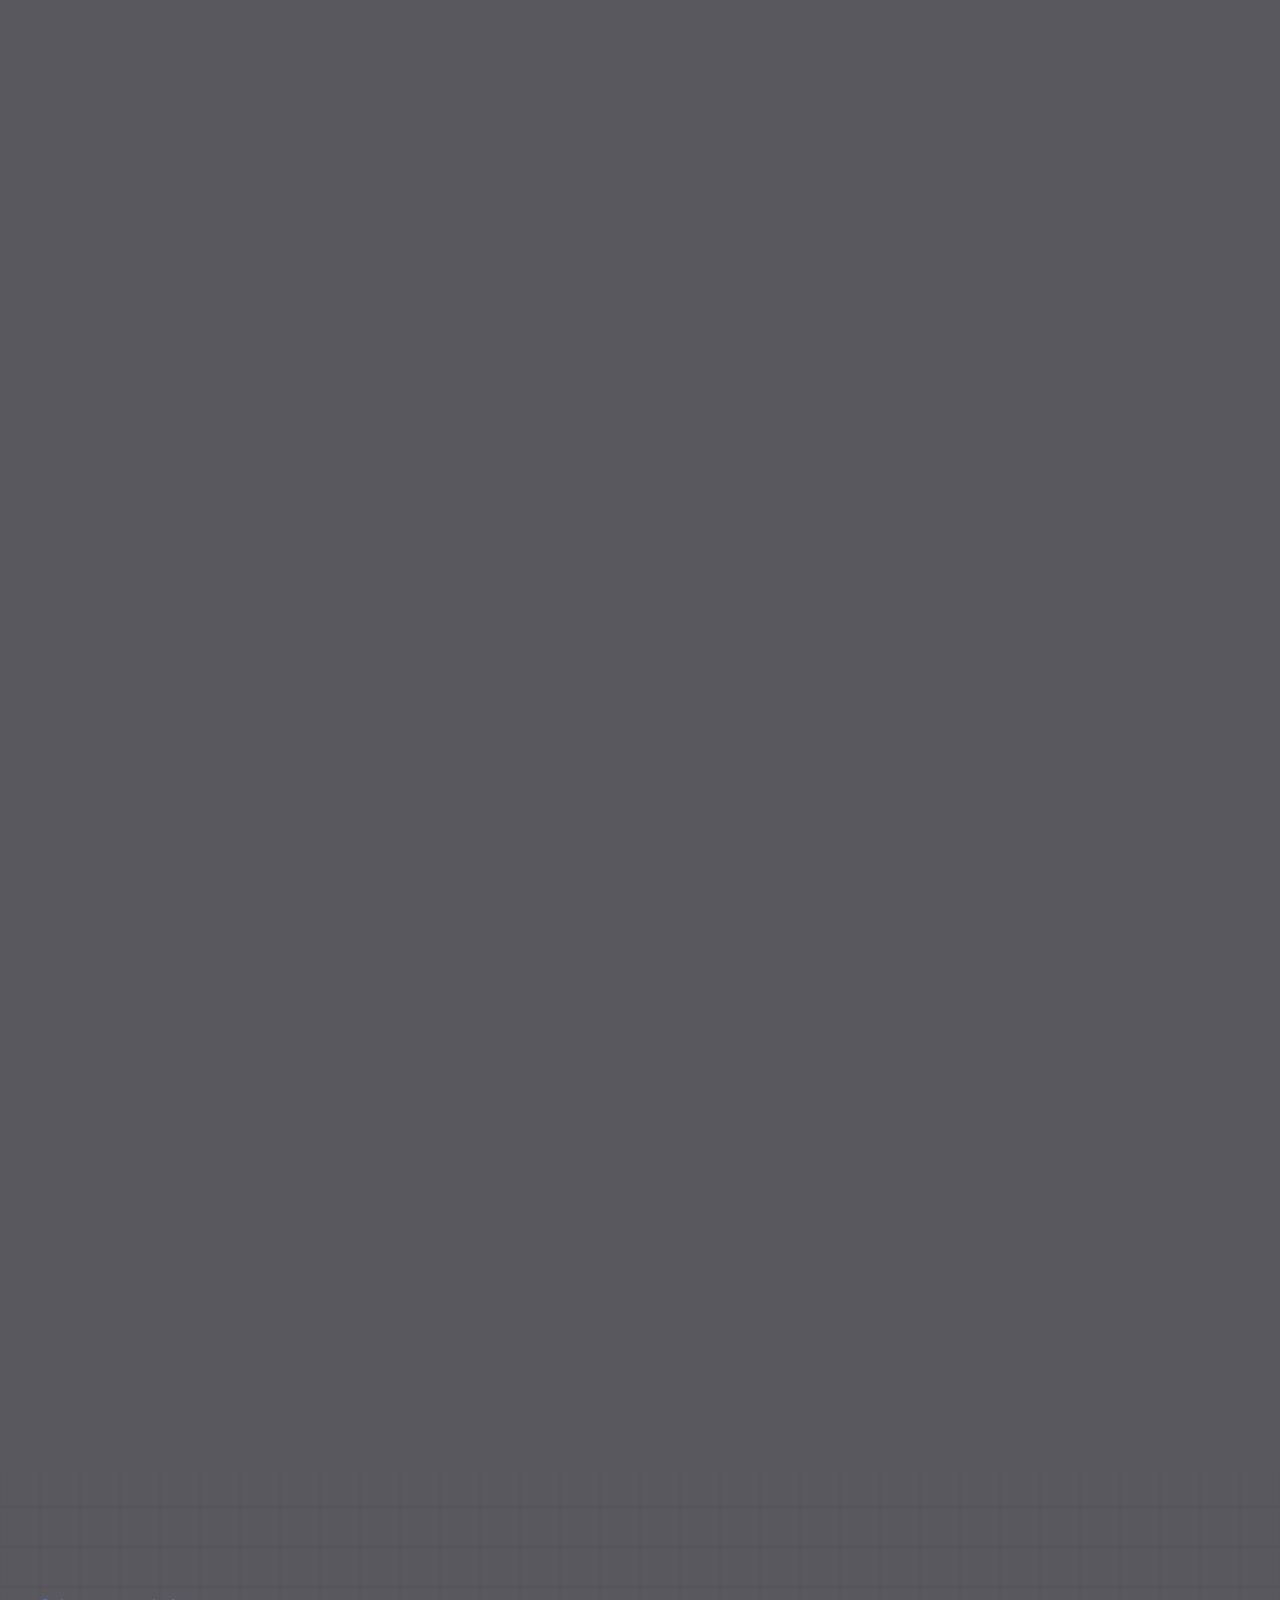
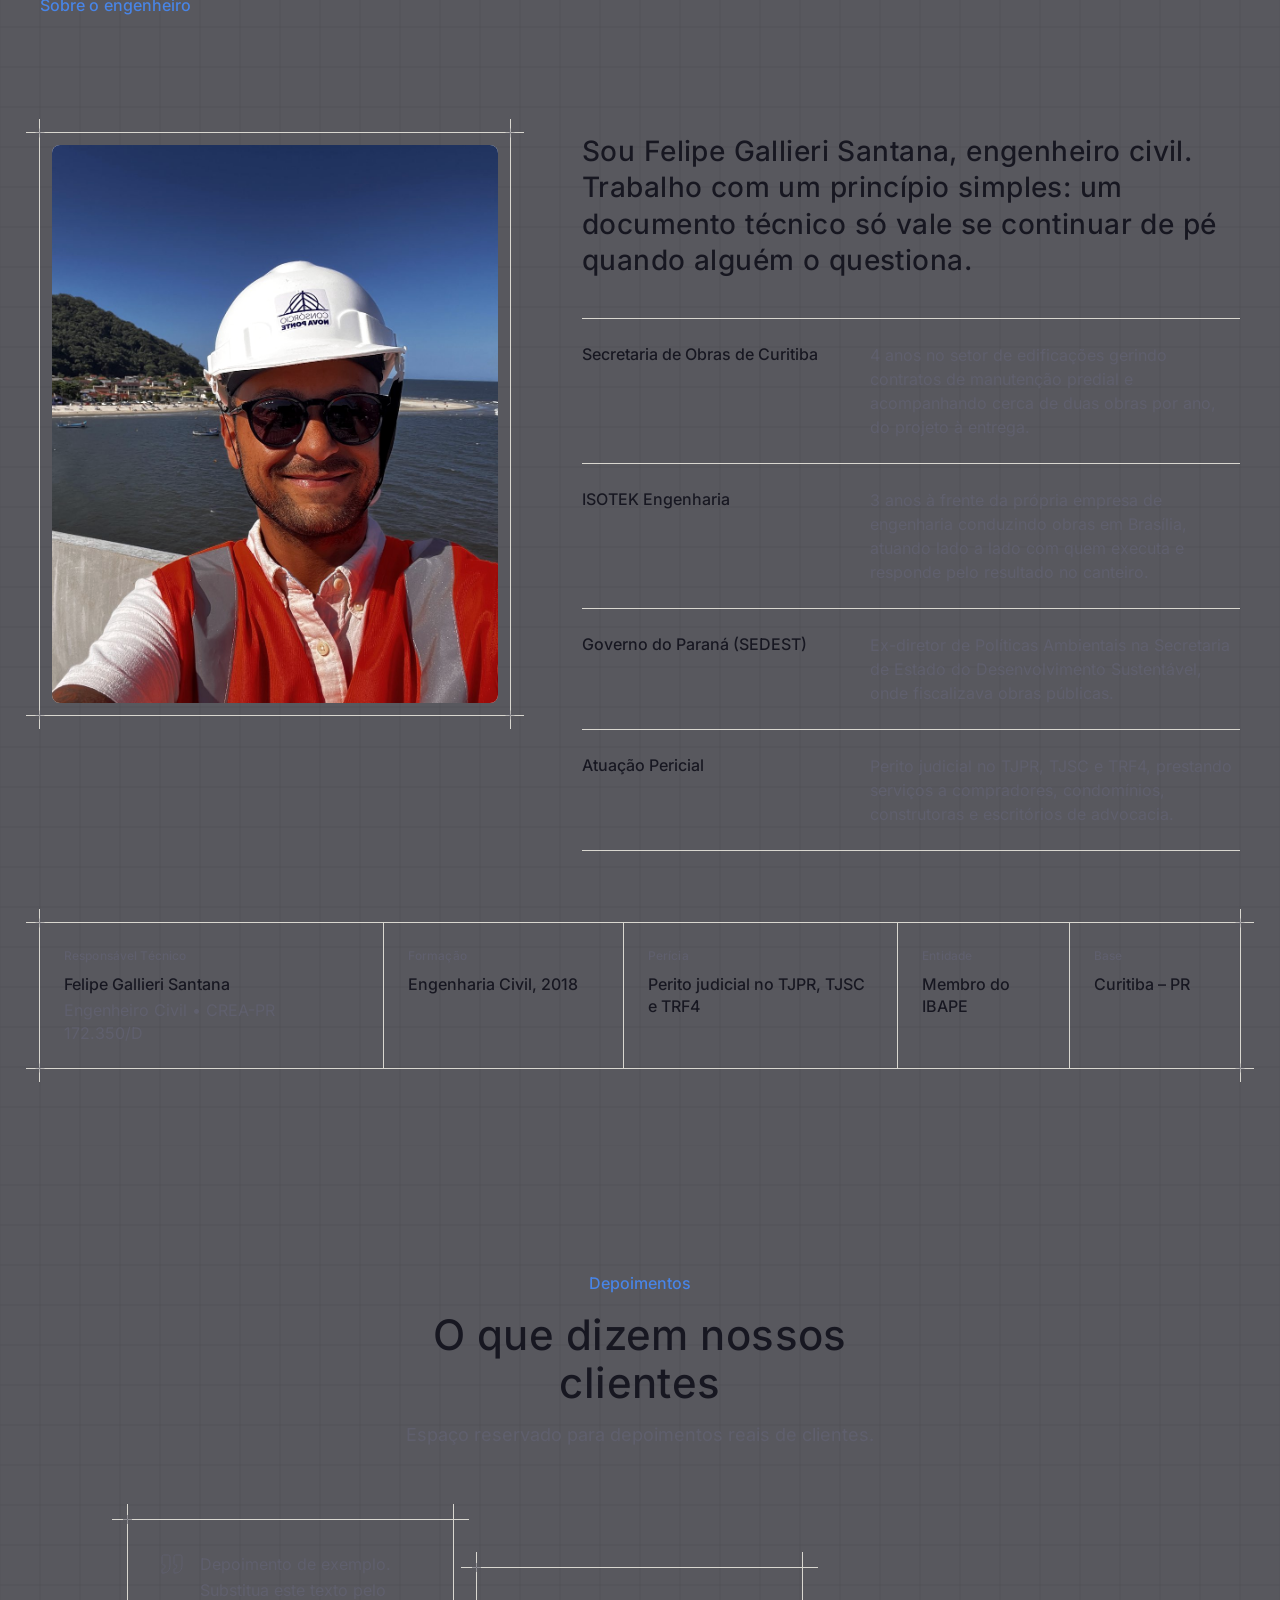
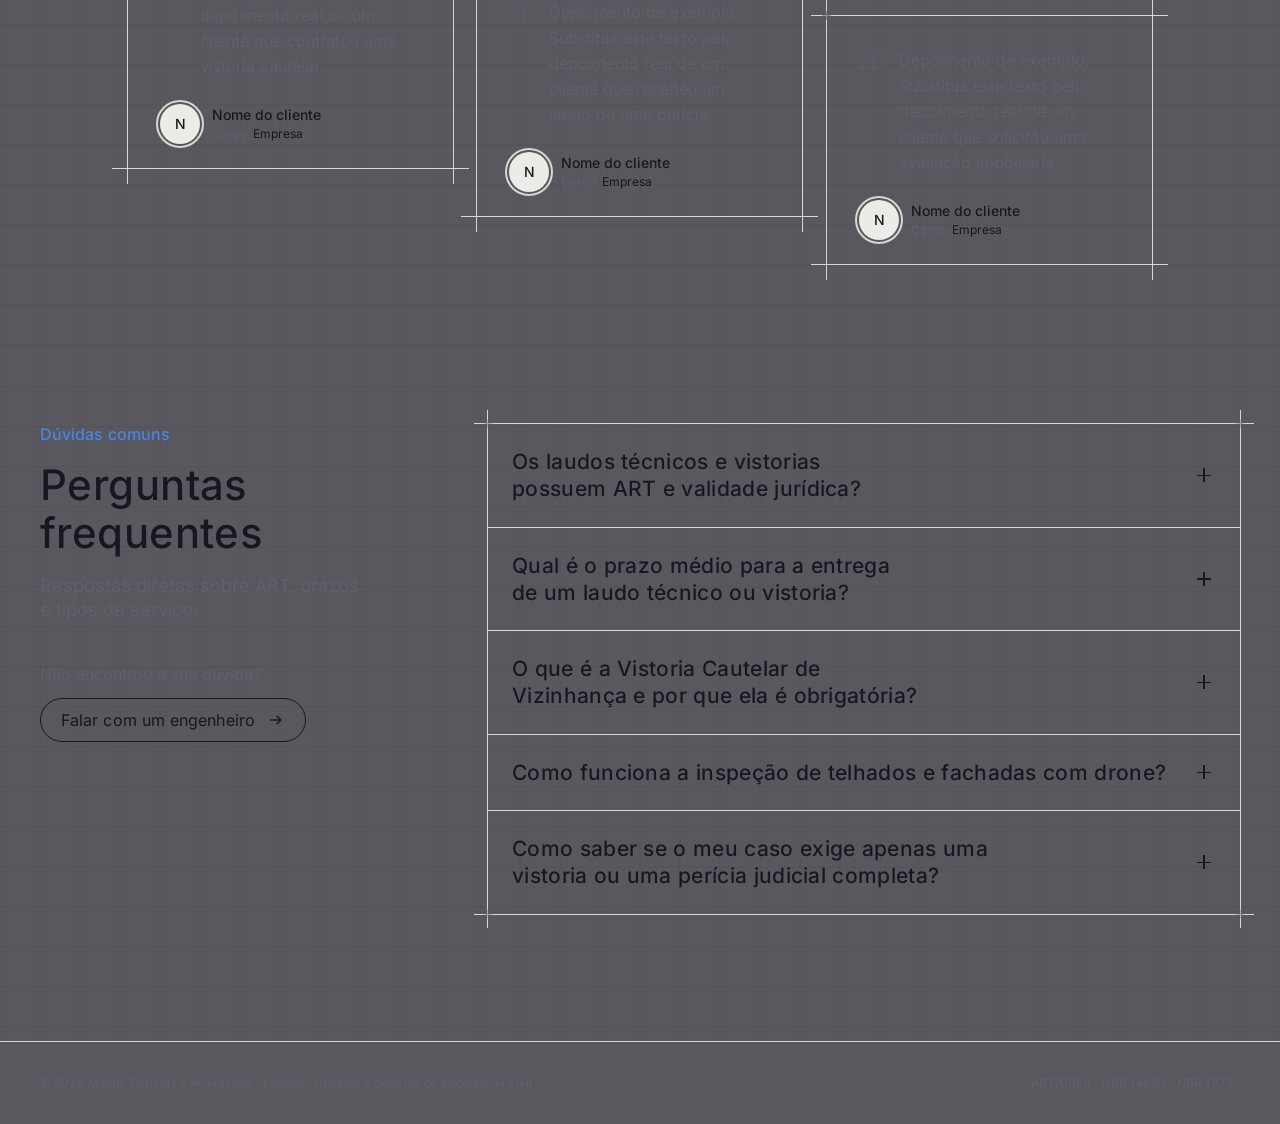
==== commit 05263095: "Credibilidade: nova foto de vistoria em campo Co-Authored-By: Claude Sonnet 5.5 <noreply@anthropic.c" ====
--- a/site-laudos/index.html
+++ b/site-laudos/index.html
@@ -146,7 +146,7 @@
           </header>
 
           <figure class="card shot" data-reveal style="--d:.1s">
-            <div class="shot__media"><img src="assets/img/campo-aerea.jpg" alt="Vista aérea de vistoria técnica em campo, com dois profissionais inspecionando muro e calçada" loading="lazy" width="1600" height="900" data-parallax-img></div>
+            <div class="shot__media"><img src="assets/img/campo-vistoria.jpg" alt="Engenheiro de colete refletivo inspecionando a armadura de aço de uma estrutura em obra" loading="lazy" width="1600" height="1600" style="object-position:50% 42%" data-parallax-img></div>
           </figure>        </div>
 
         <ul class="metrics" role="list">
--- a/site-laudos/css/style.css
+++ b/site-laudos/css/style.css
@@ -803,3 +803,17 @@
 
 /* h1 do hero no mobile: 32px */
 @media (max-width:720px){.hero__title{font-size:32px}}
+
+/* filtro escuro mais leve nas imagens de "O que fazemos" */
+.svcx__m img{filter:saturate(.8) brightness(1) contrast(1.03)}
+@media (min-width:1025px){
+  .svcx__fig::after{background:linear-gradient(180deg,rgba(23,23,33,.08) 0,rgba(23,23,33,0) 30%,rgba(23,23,33,.34) 100%)}
+  .svcx__px img,.svcx:hover .svcx__fig img,.svcx__stage:hover .svcx__px img{filter:saturate(.8) brightness(1) contrast(1.03)}
+}
+
+/* mobile: 16px entre o header e as bordas do celular */
+@media (max-width:860px){
+  .nav{padding-left:16px;padding-right:16px}
+  .nav__inner,.nav__row2{padding-left:0;padding-right:0}
+}
+@media (max-width:860px){.nav,.nav.is-scrolled{padding-left:16px;padding-right:16px}}
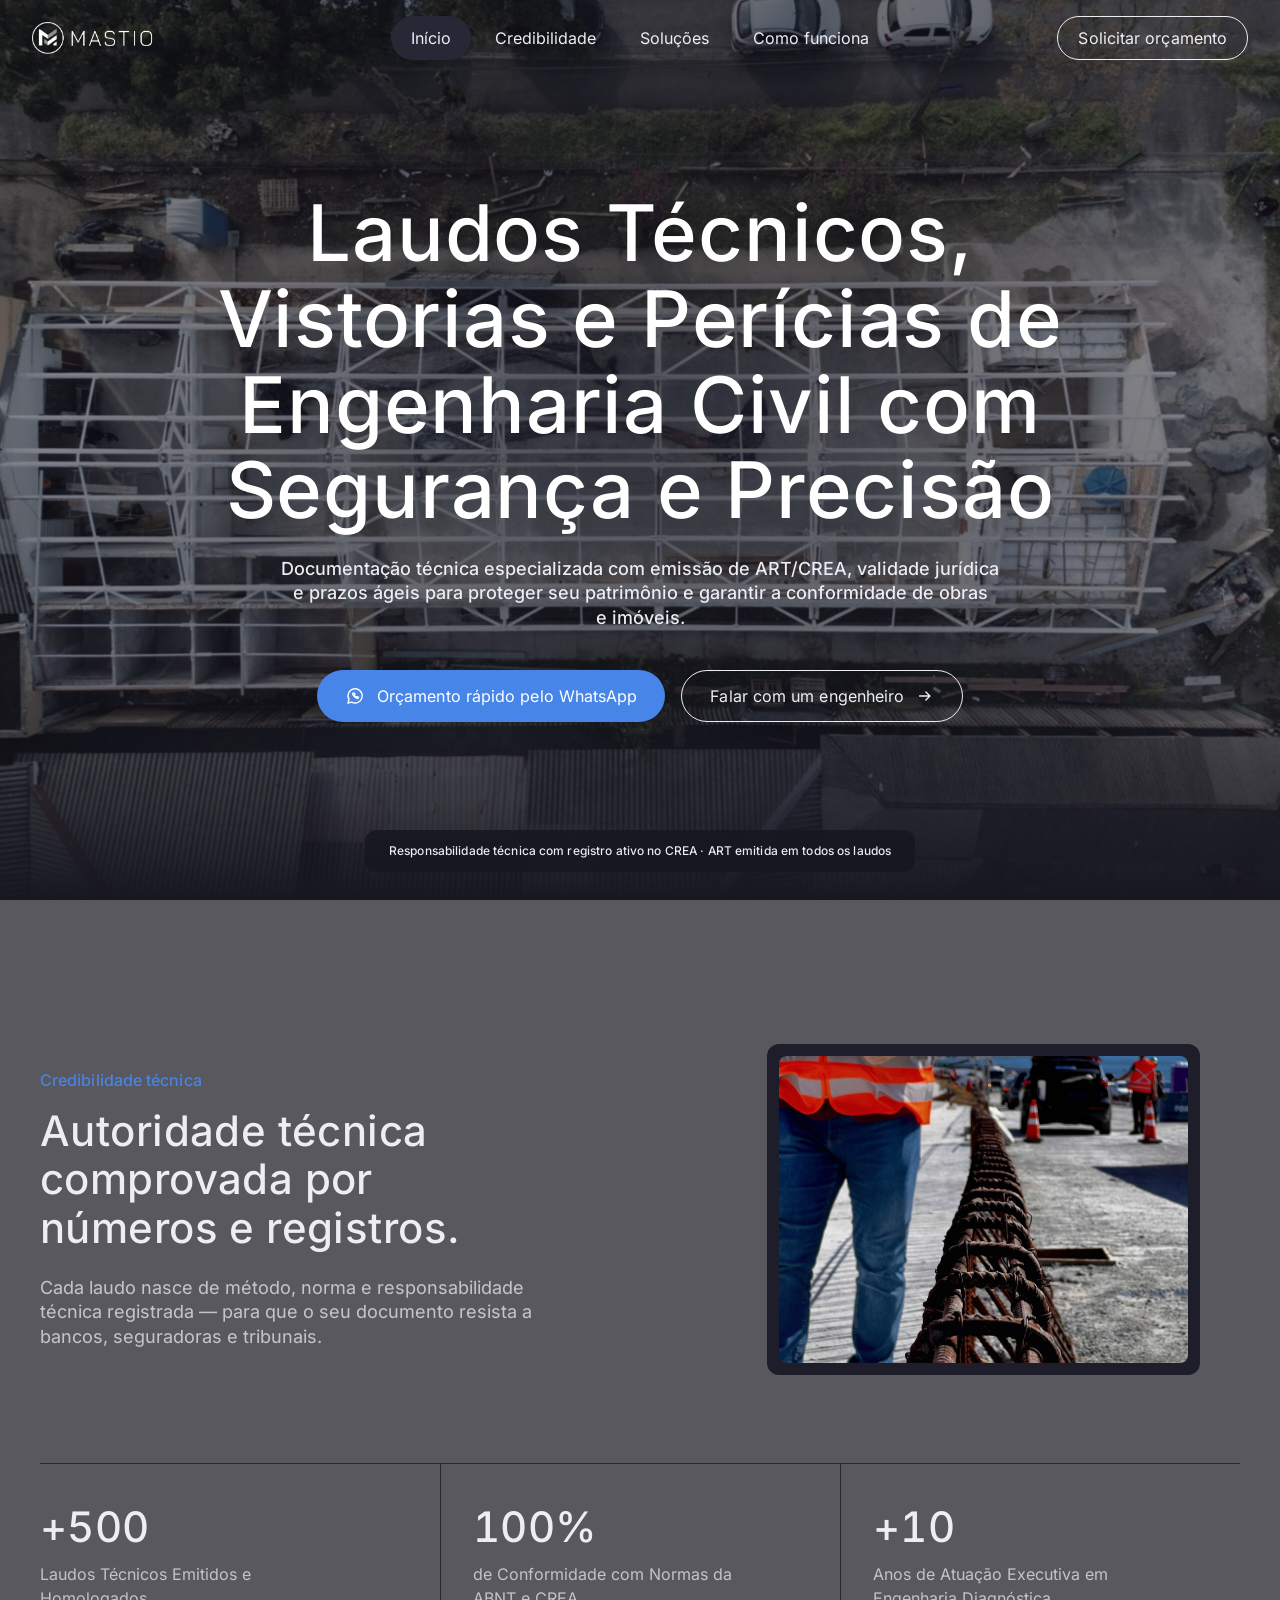
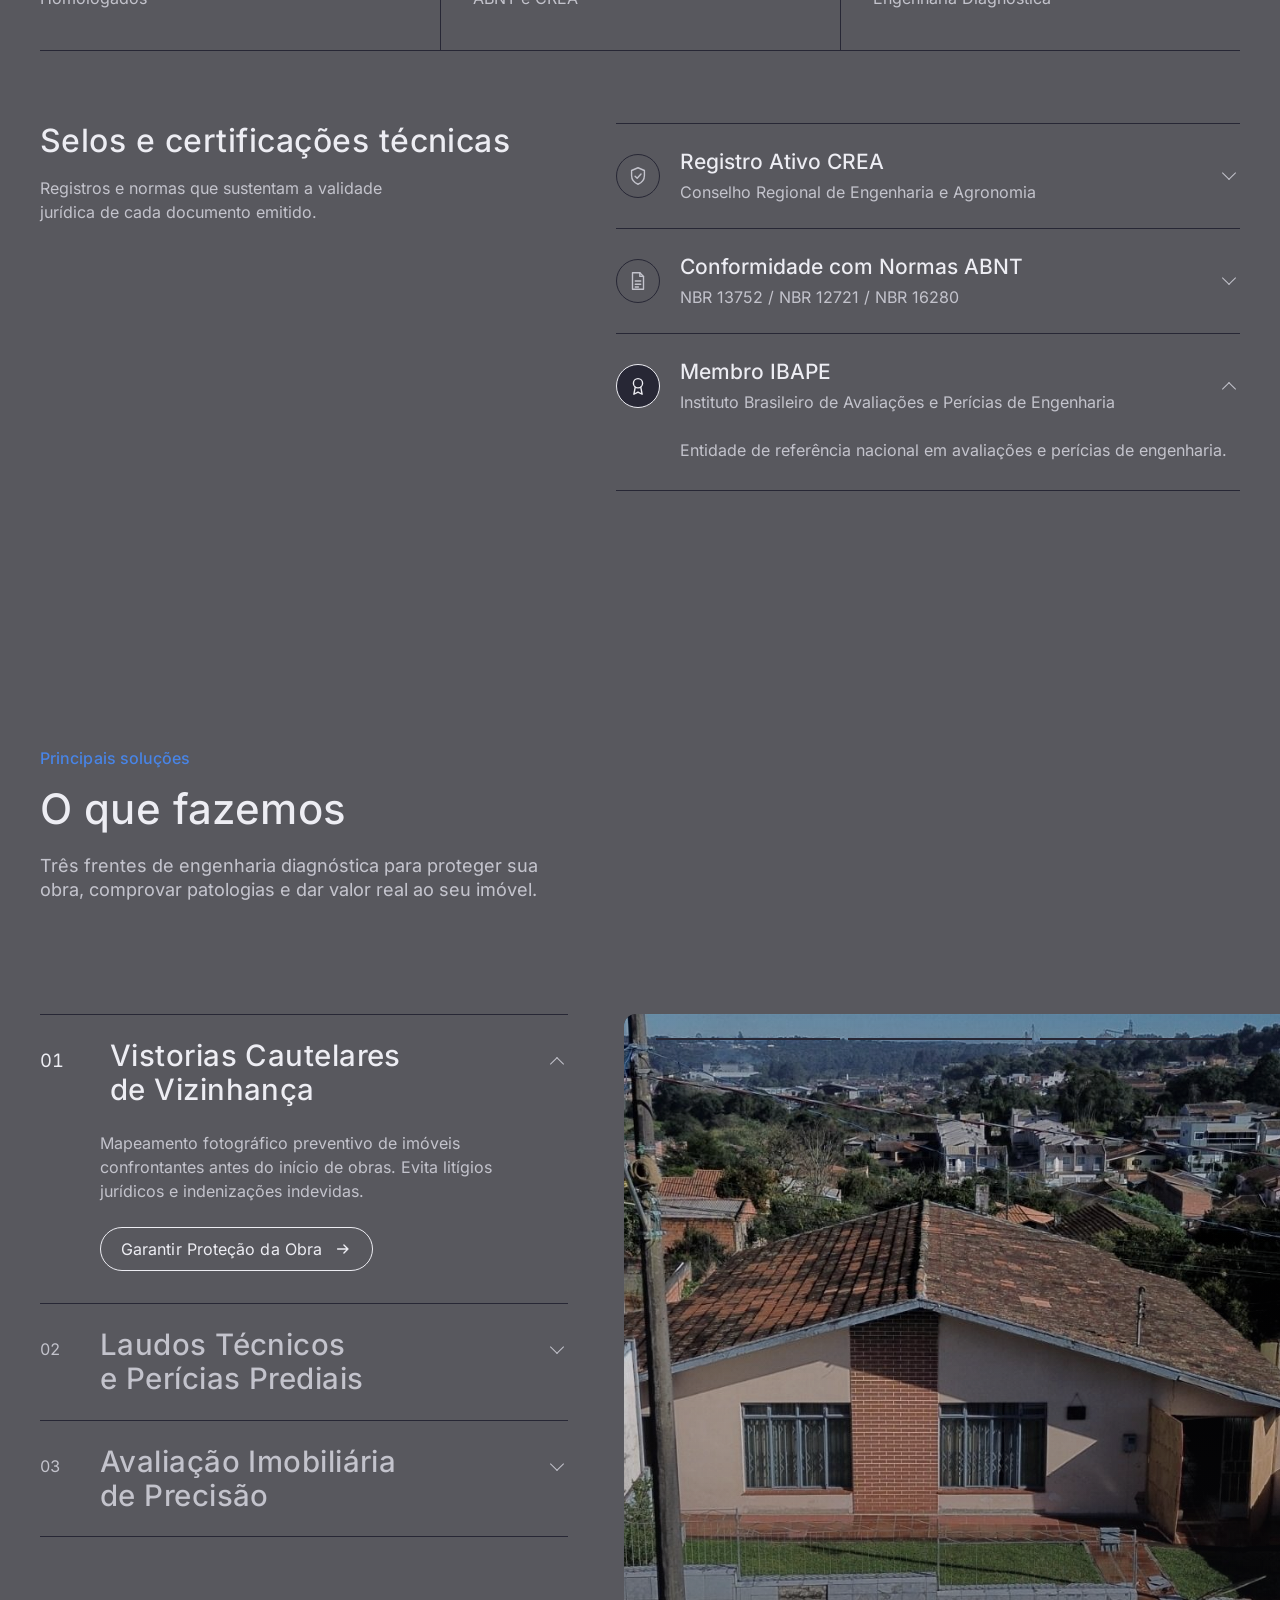
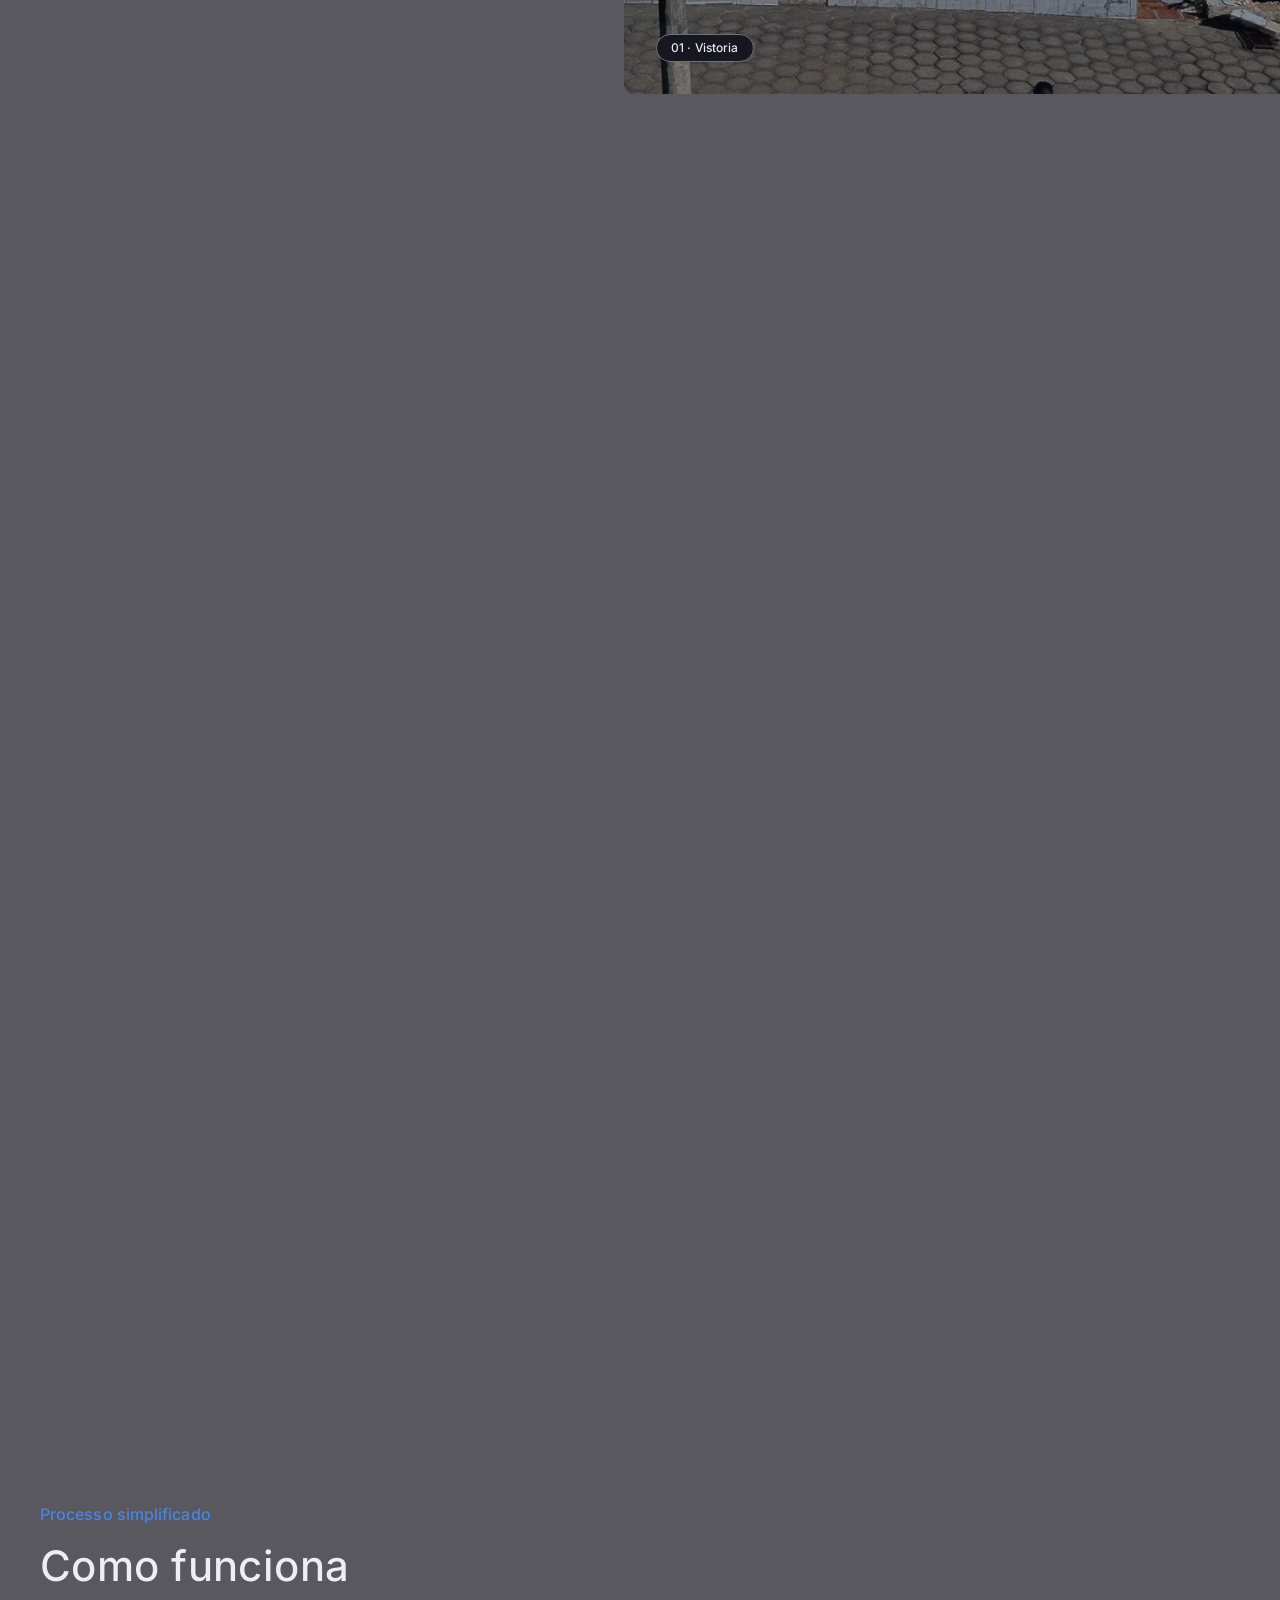
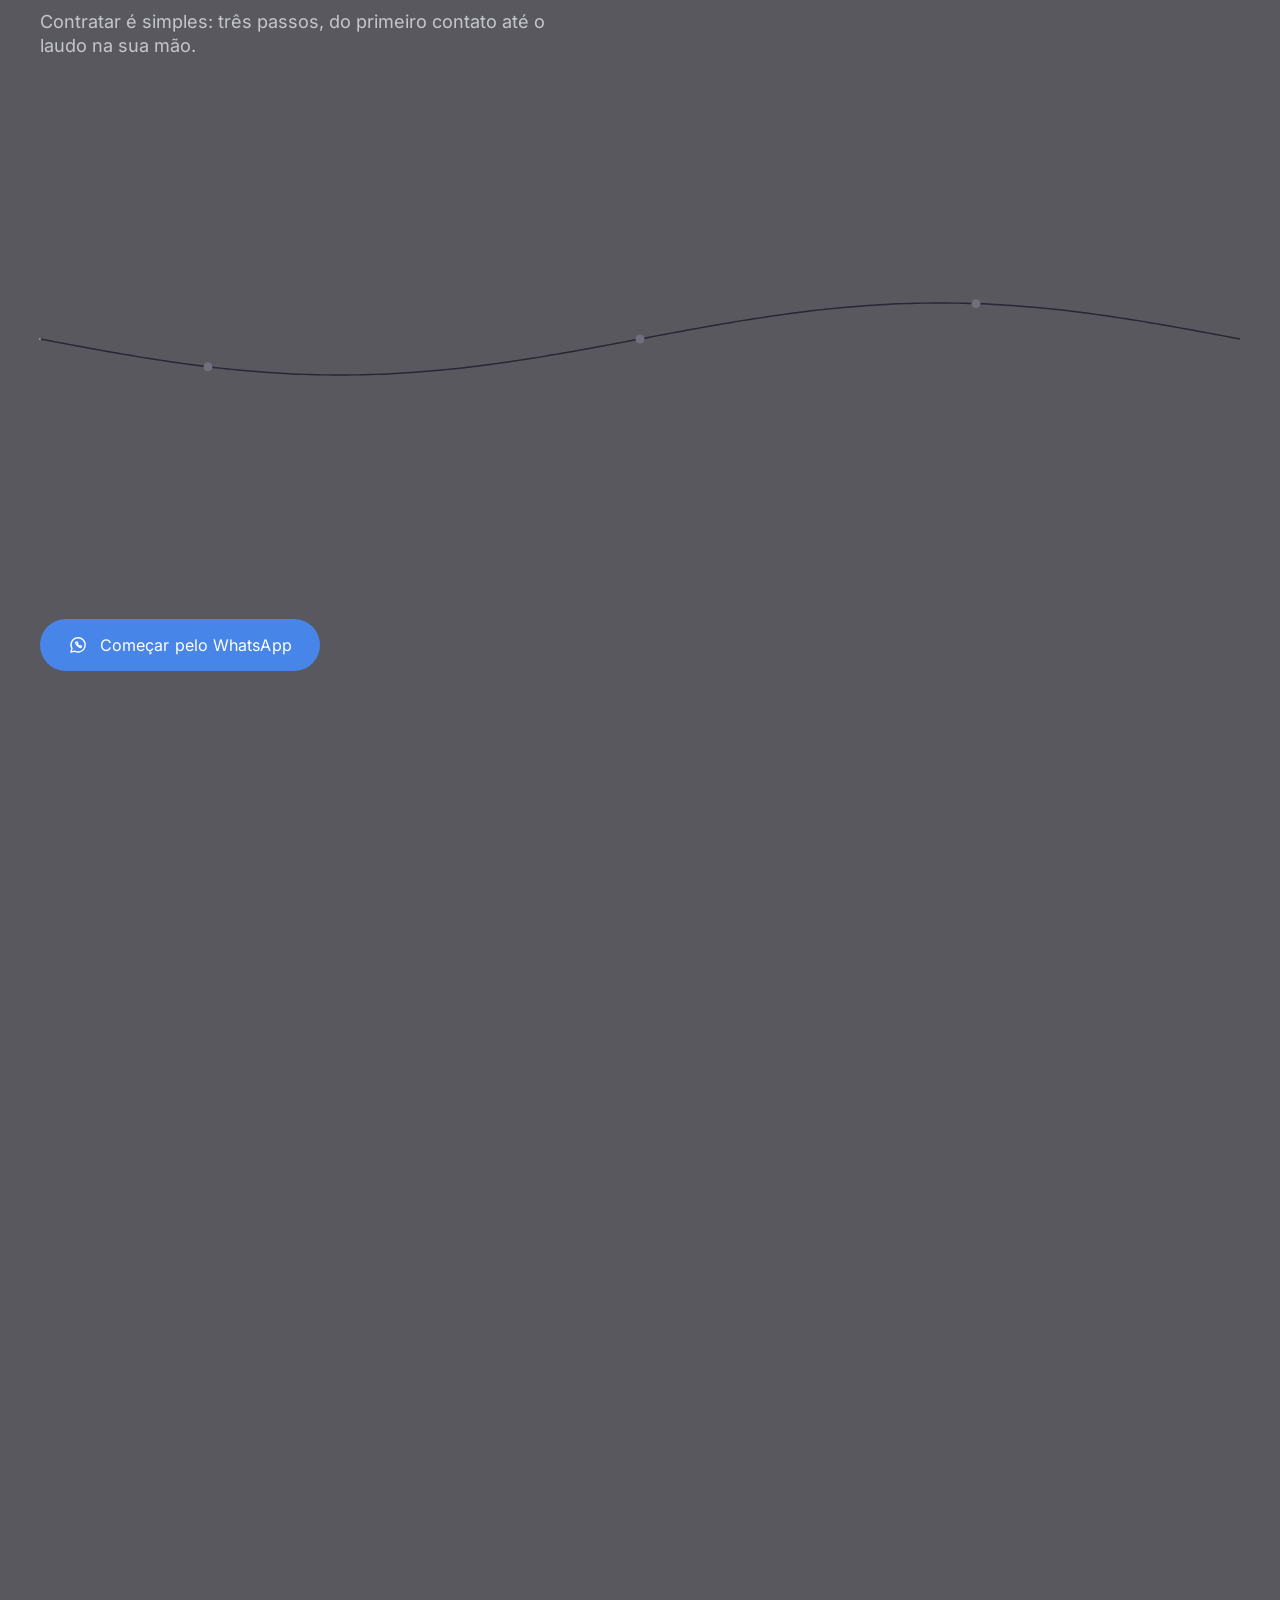
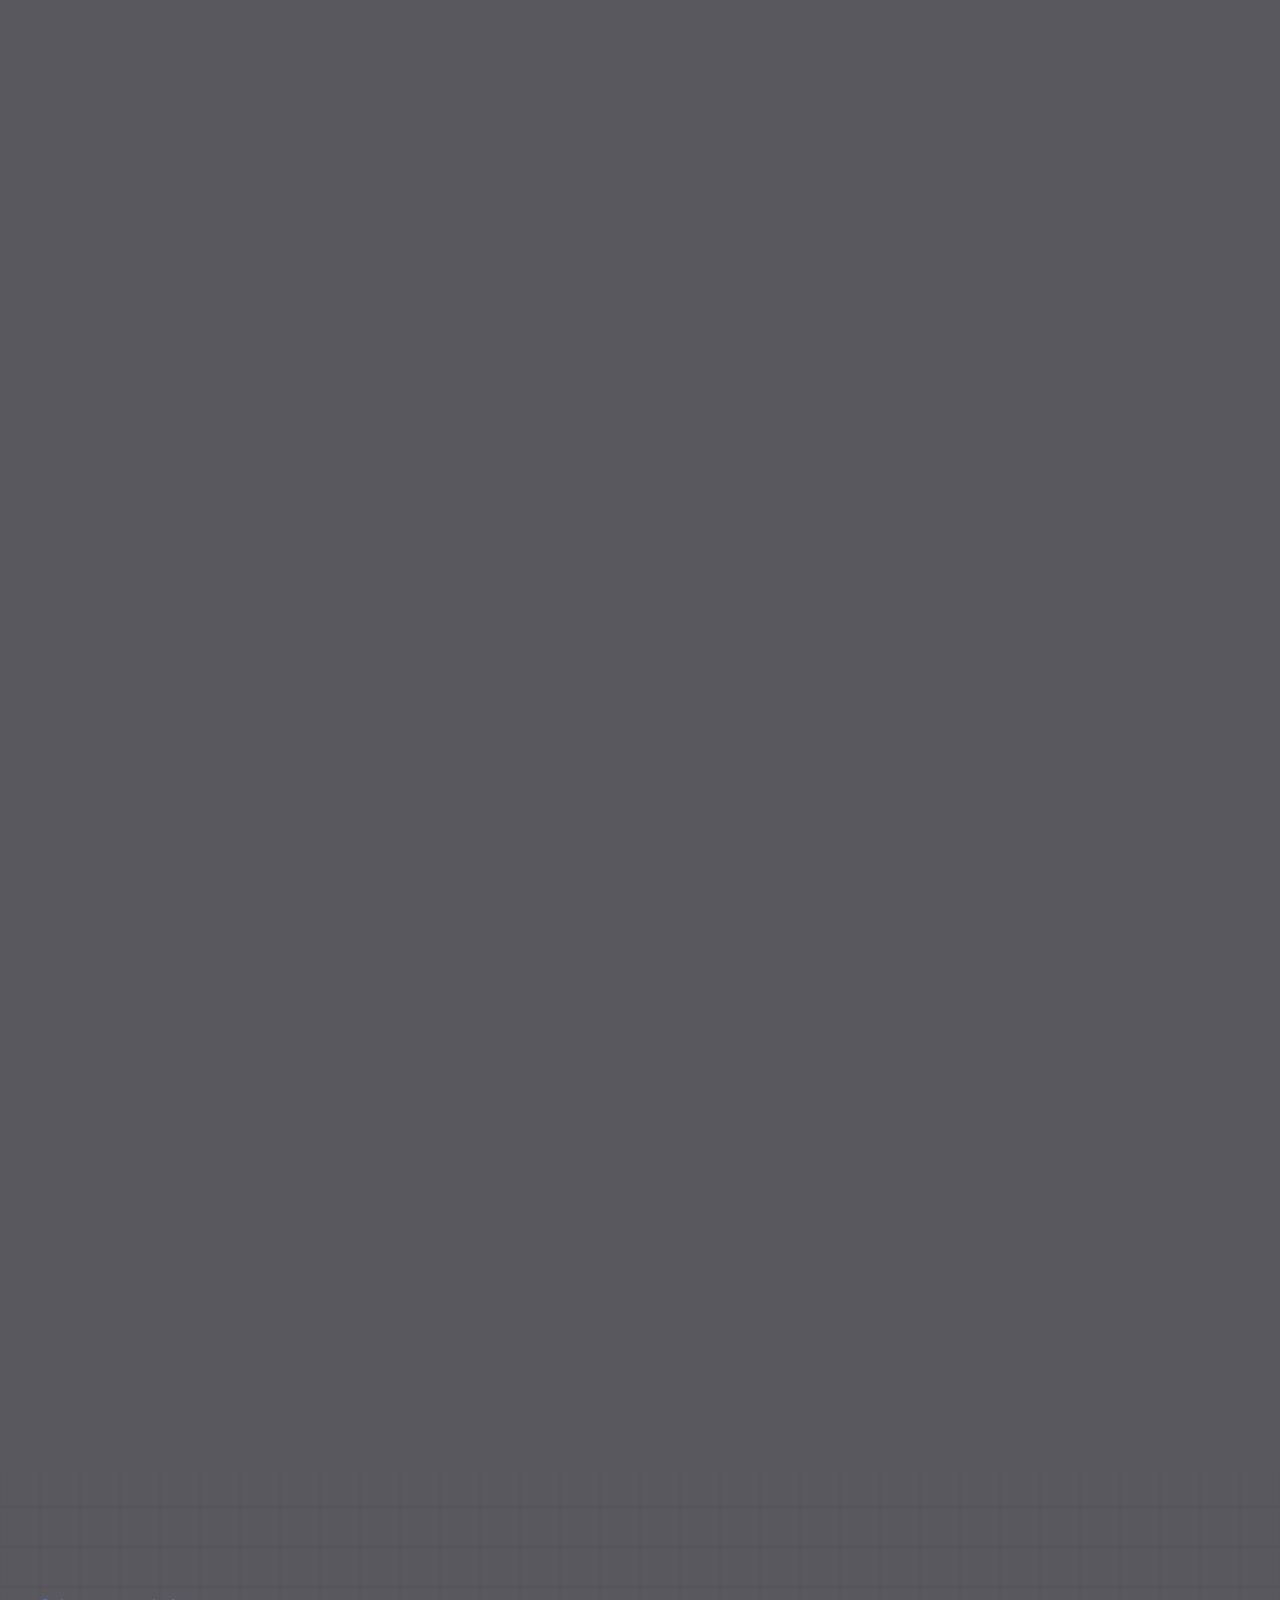
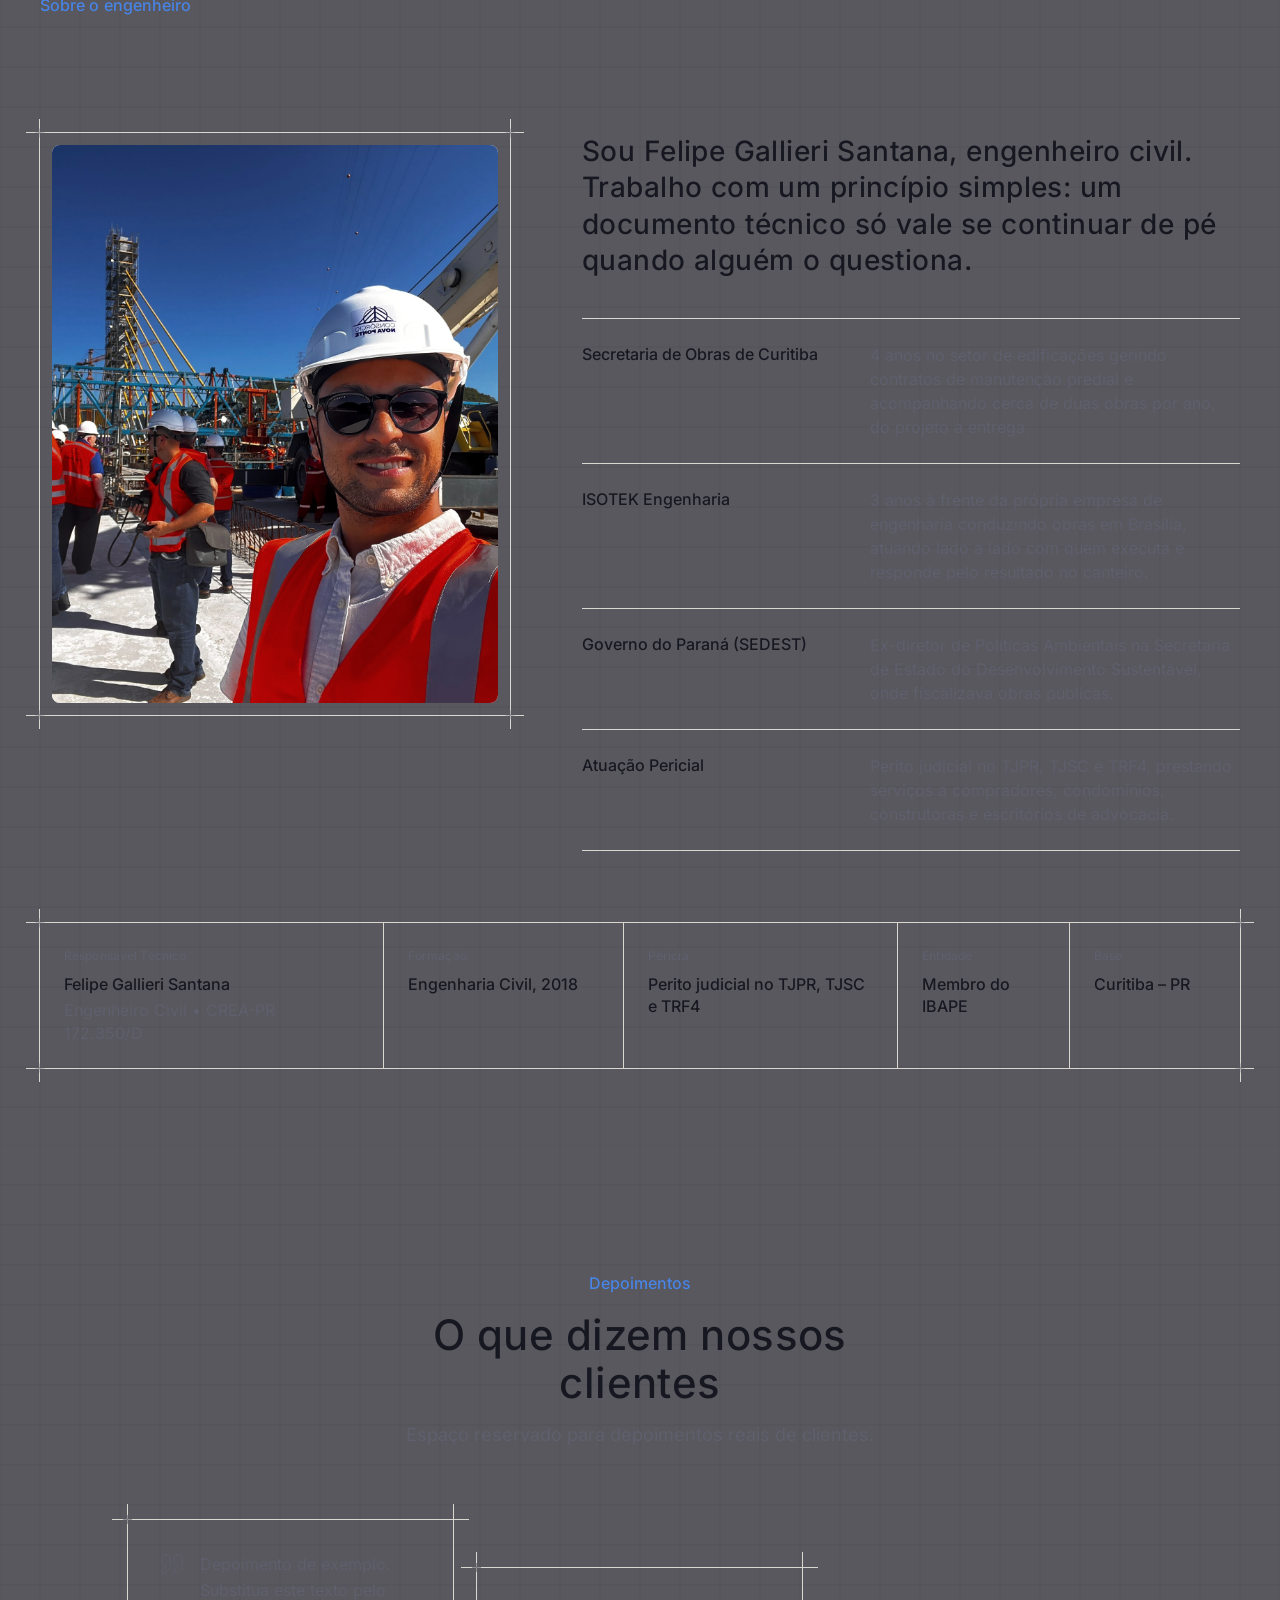
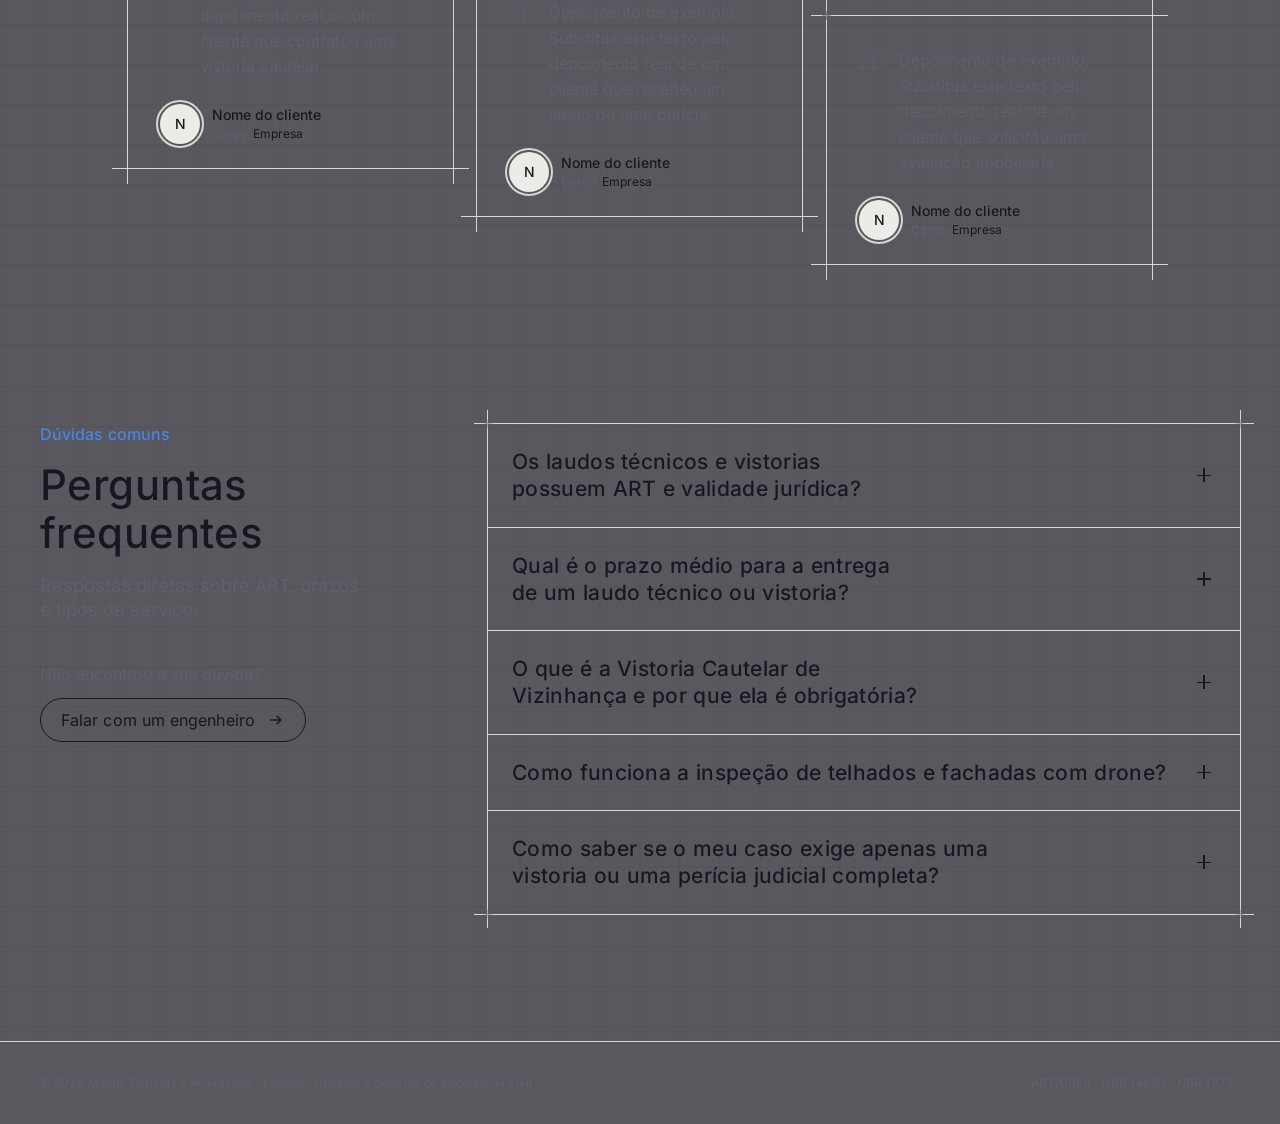
==== commit 0dfd170e: "Engenheiro responsavel: nova foto Co-Authored-By: Claude Sonnet 5.5 <noreply@anthropic.com> Claude-S" ====
--- a/site-laudos/index.html
+++ b/site-laudos/index.html
@@ -440,7 +440,7 @@
         <div class="eng__grid">
           <figure class="eng__photo tl" data-reveal>
             <span class="tl__ln tl__ln--t"></span><span class="tl__ln tl__ln--b"></span><span class="tl__ln tl__ln--l"></span><span class="tl__ln tl__ln--r"></span><svg class="tdecor tdecor--tl" aria-hidden="true" fill="none" stroke="currentColor" stroke-linecap="round" stroke-linejoin="round" viewBox="0 0 24 24"><path d="M5 12h14"/><path d="M12 5v14"/></svg><svg class="tdecor tdecor--tr" aria-hidden="true" fill="none" stroke="currentColor" stroke-linecap="round" stroke-linejoin="round" viewBox="0 0 24 24"><path d="M5 12h14"/><path d="M12 5v14"/></svg><svg class="tdecor tdecor--bl" aria-hidden="true" fill="none" stroke="currentColor" stroke-linecap="round" stroke-linejoin="round" viewBox="0 0 24 24"><path d="M5 12h14"/><path d="M12 5v14"/></svg><svg class="tdecor tdecor--br" aria-hidden="true" fill="none" stroke="currentColor" stroke-linecap="round" stroke-linejoin="round" viewBox="0 0 24 24"><path d="M5 12h14"/><path d="M12 5v14"/></svg>
-            <div class="eng__img"><img src="assets/img/engenheiro.jpg" alt="Felipe Gallieri Santana, engenheiro civil, de capacete e colete refletivo em obra" loading="lazy" width="1000" height="1333"></div>
+            <div class="eng__img"><img src="assets/img/engenheiro.jpg" alt="Felipe Gallieri Santana, engenheiro civil, de capacete e colete refletivo em obra, com a equipe e a estrutura de uma ponte ao fundo" loading="lazy" width="1600" height="1600"></div>
           </figure>
 
           <div class="eng__main">
--- a/site-laudos/css/style.css
+++ b/site-laudos/css/style.css
@@ -817,3 +817,10 @@
   .nav__inner,.nav__row2{padding-left:0;padding-right:0}
 }
 @media (max-width:860px){.nav,.nav.is-scrolled{padding-left:16px;padding-right:16px}}
+
+/* foto de credibilidade com filtro escuro mais leve */
+.shot__media::after{background:linear-gradient(180deg,rgba(23,23,33,.03),rgba(23,23,33,.14))}
+.shot__media img{filter:saturate(.85) brightness(1) contrast(1.02)}
+
+/* foto do engenheiro: enquadra o rosto, que fica à direita da imagem */
+.eng__img img{object-position:82% 40%}
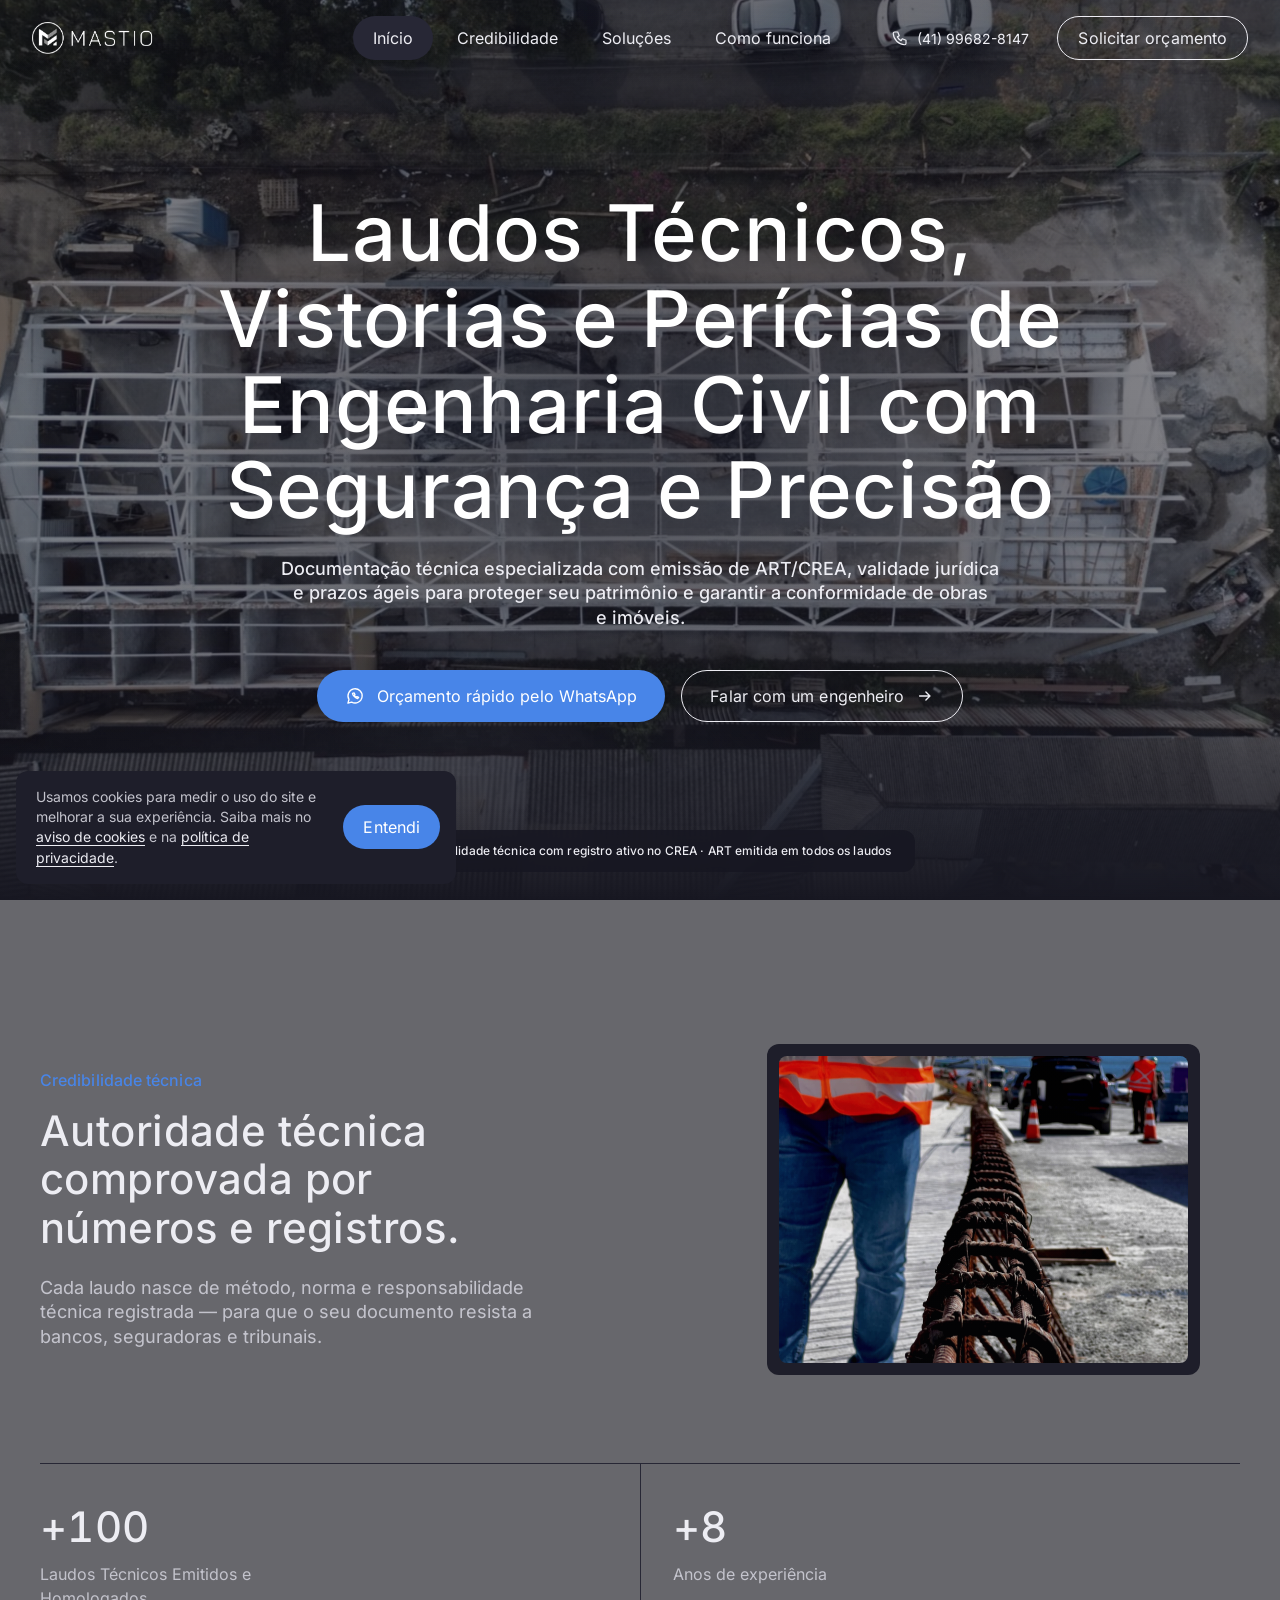
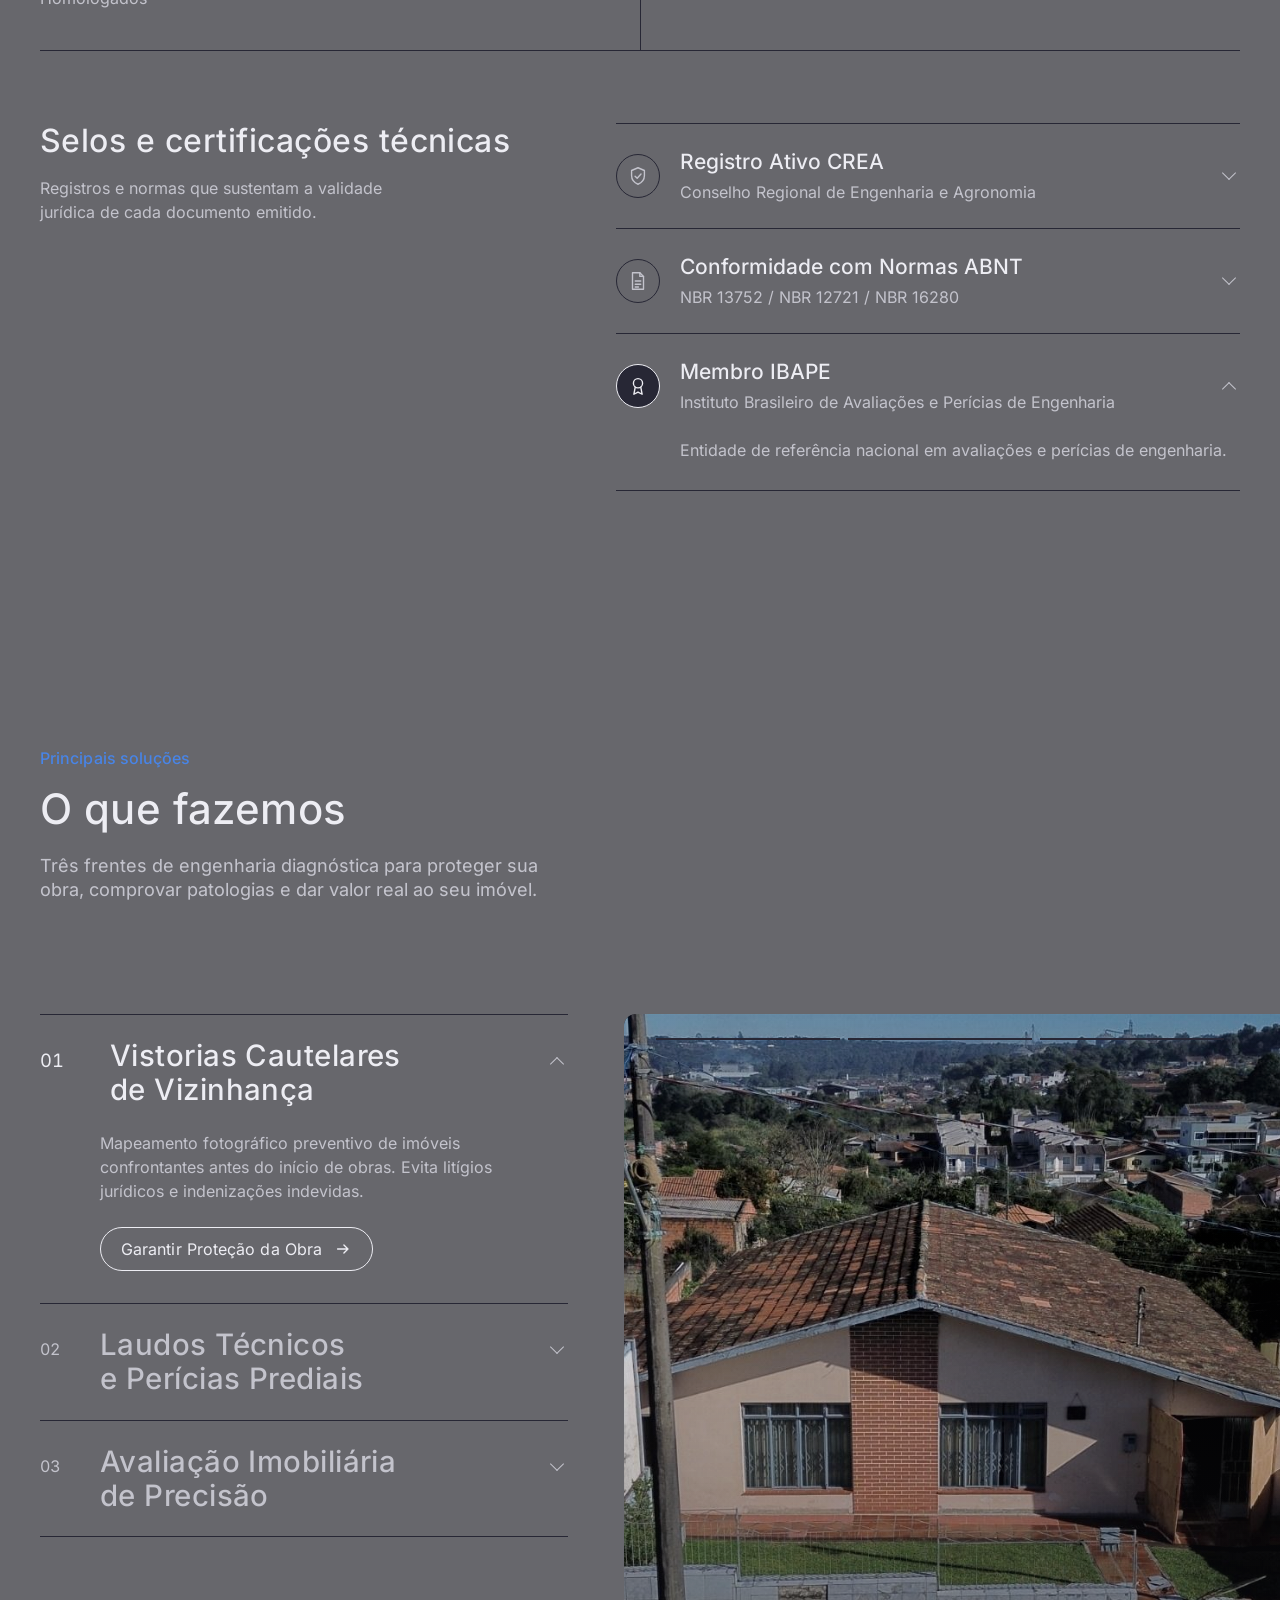
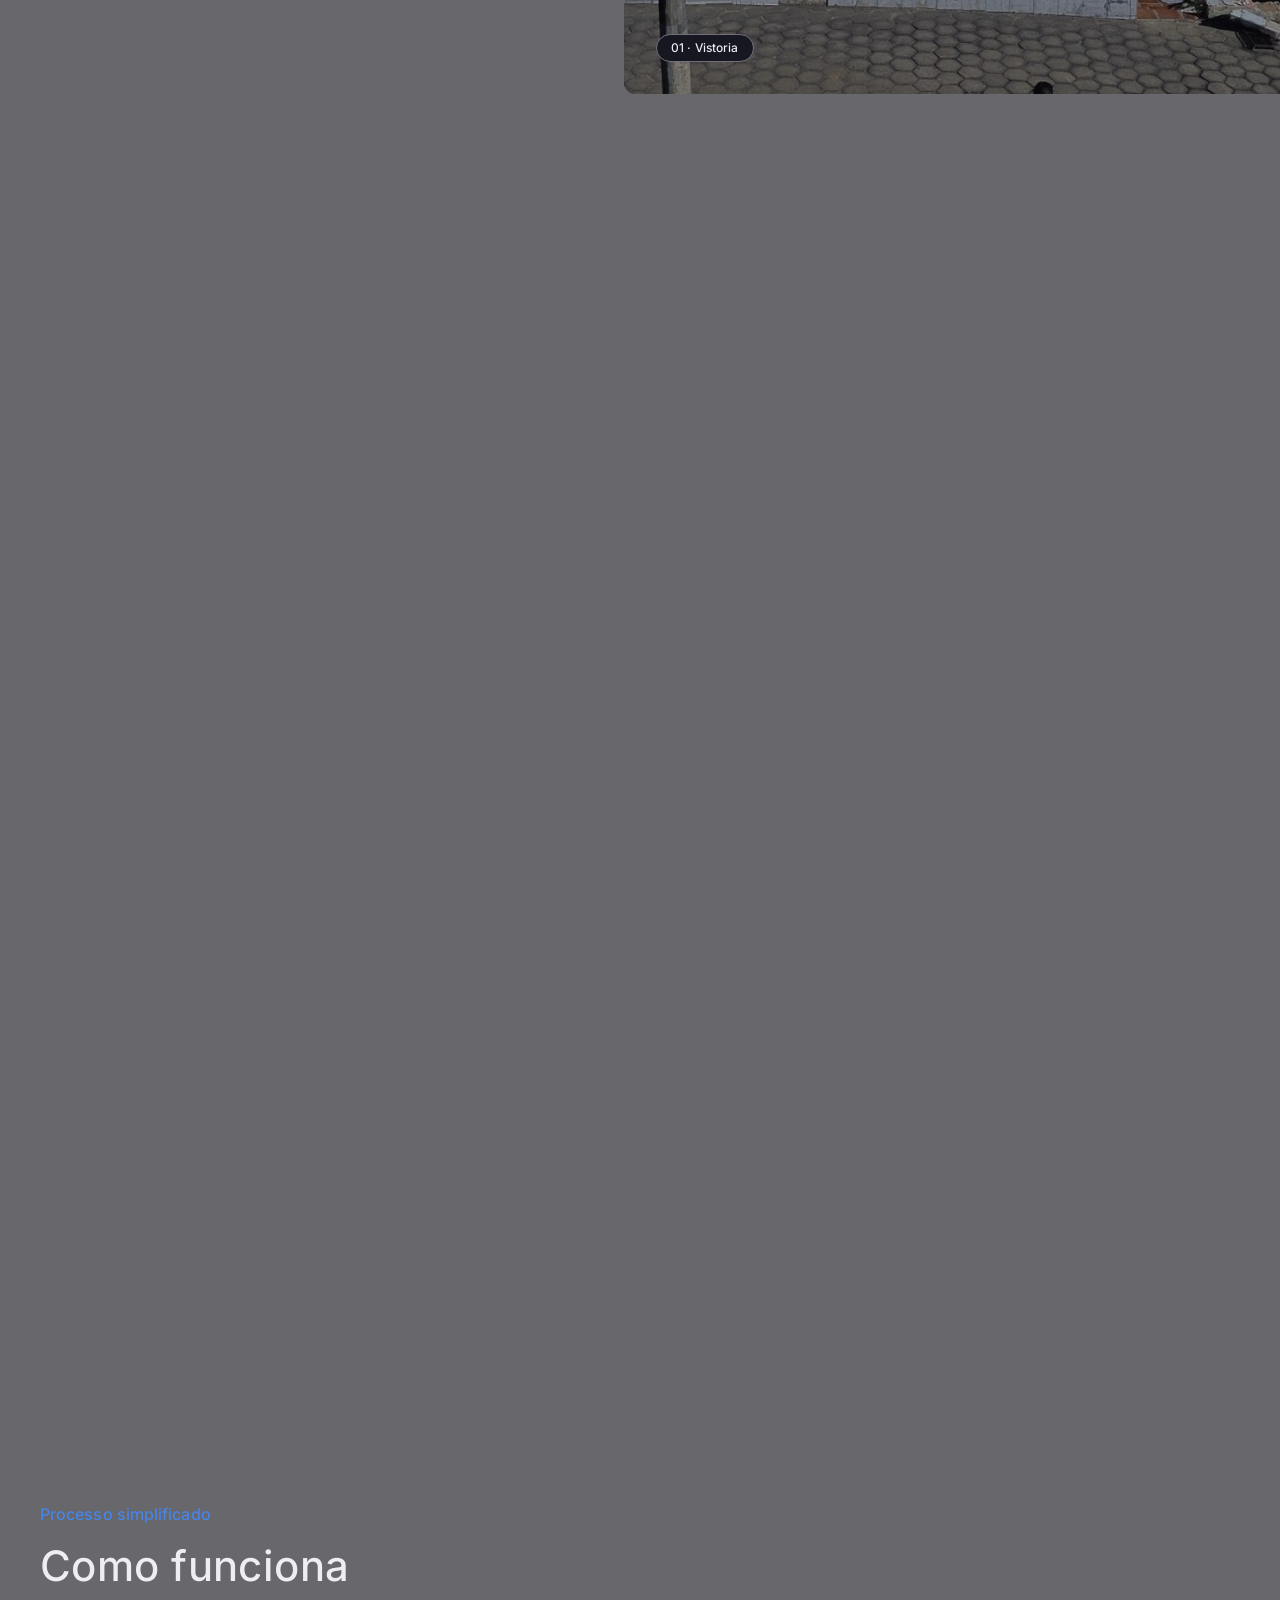
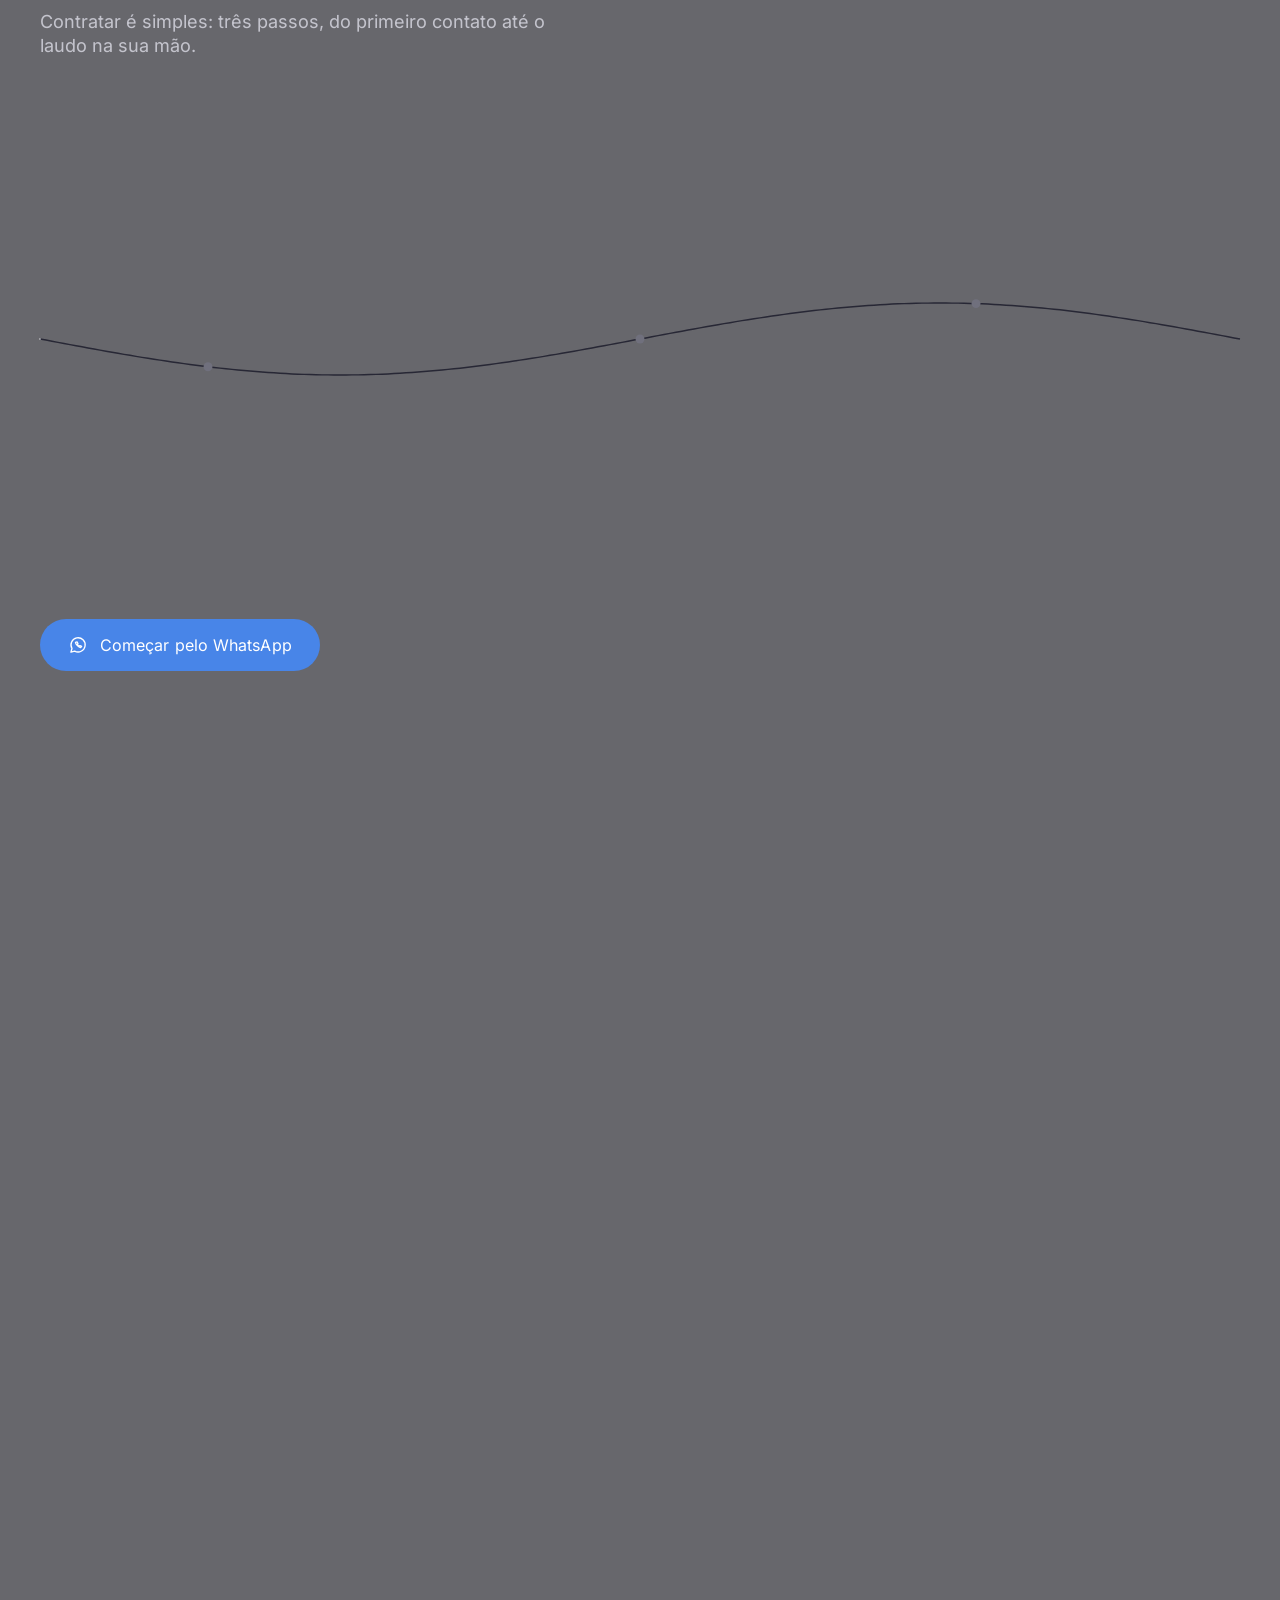
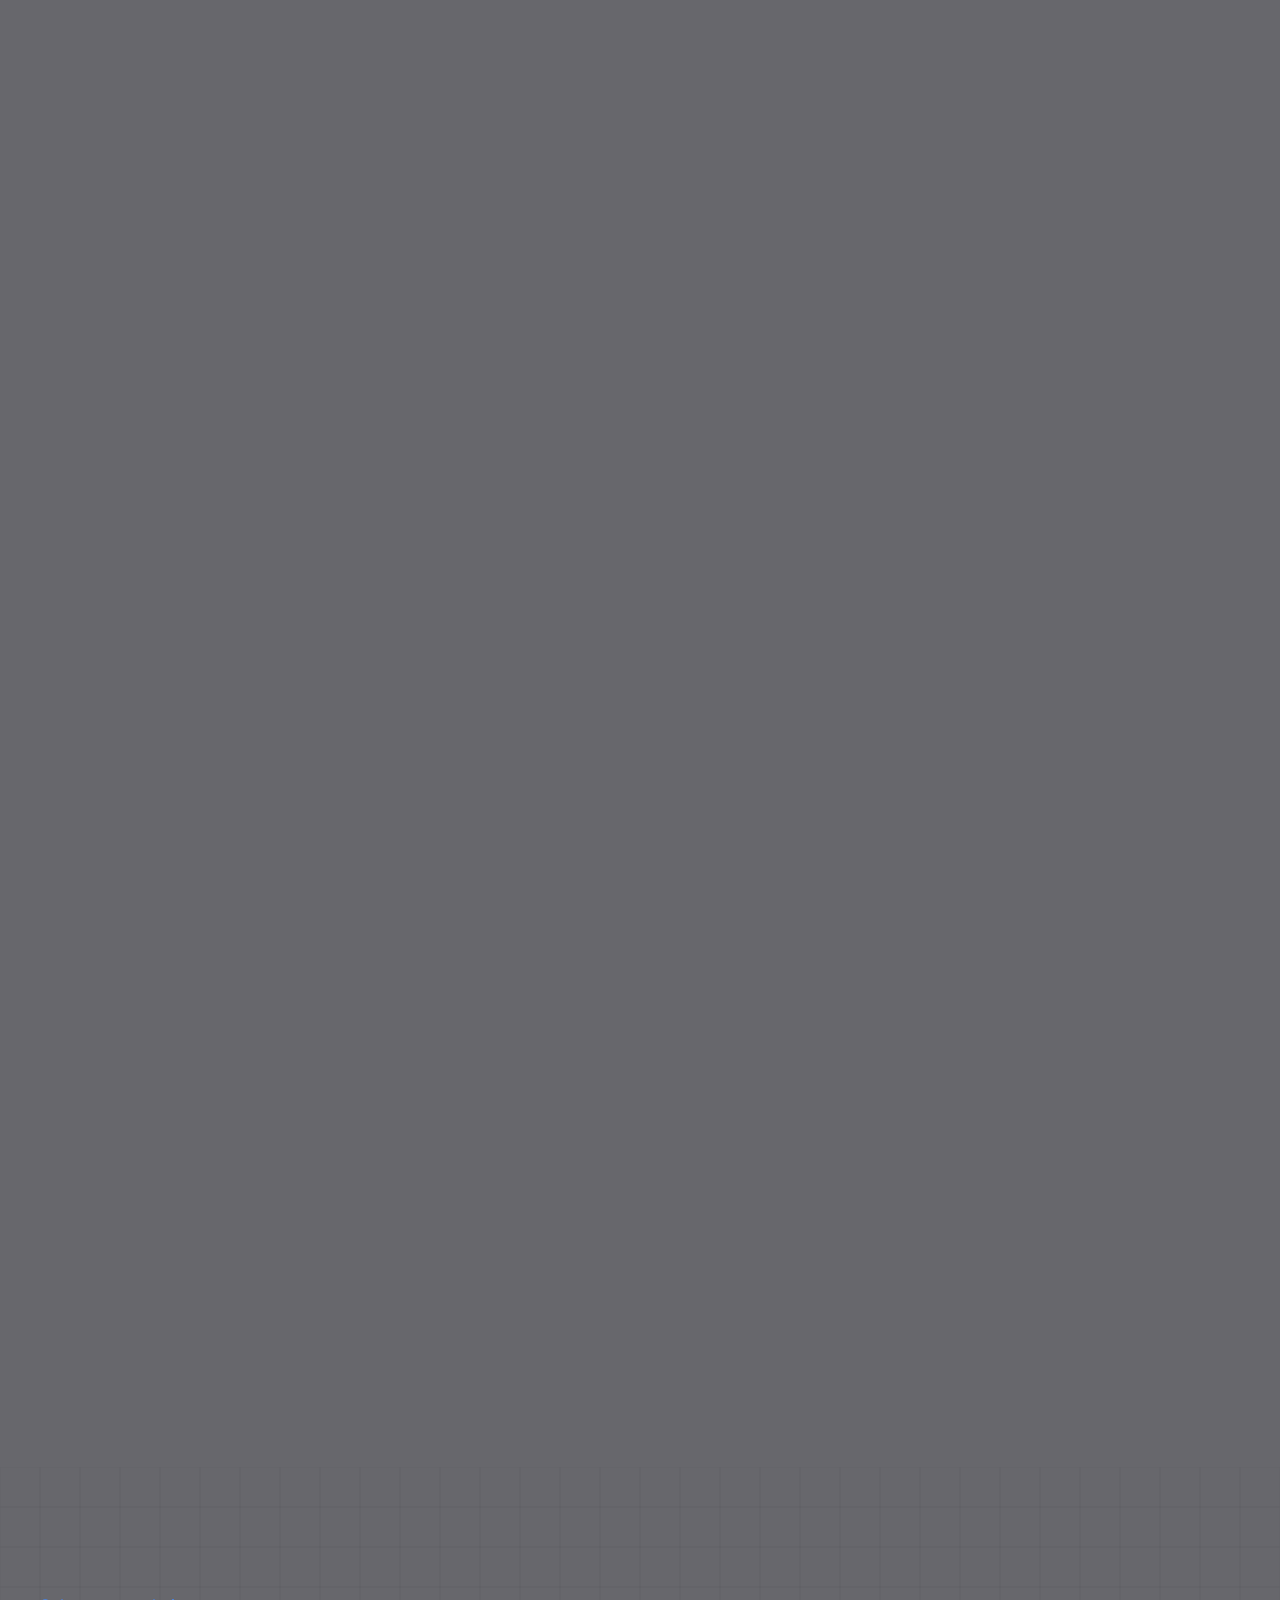
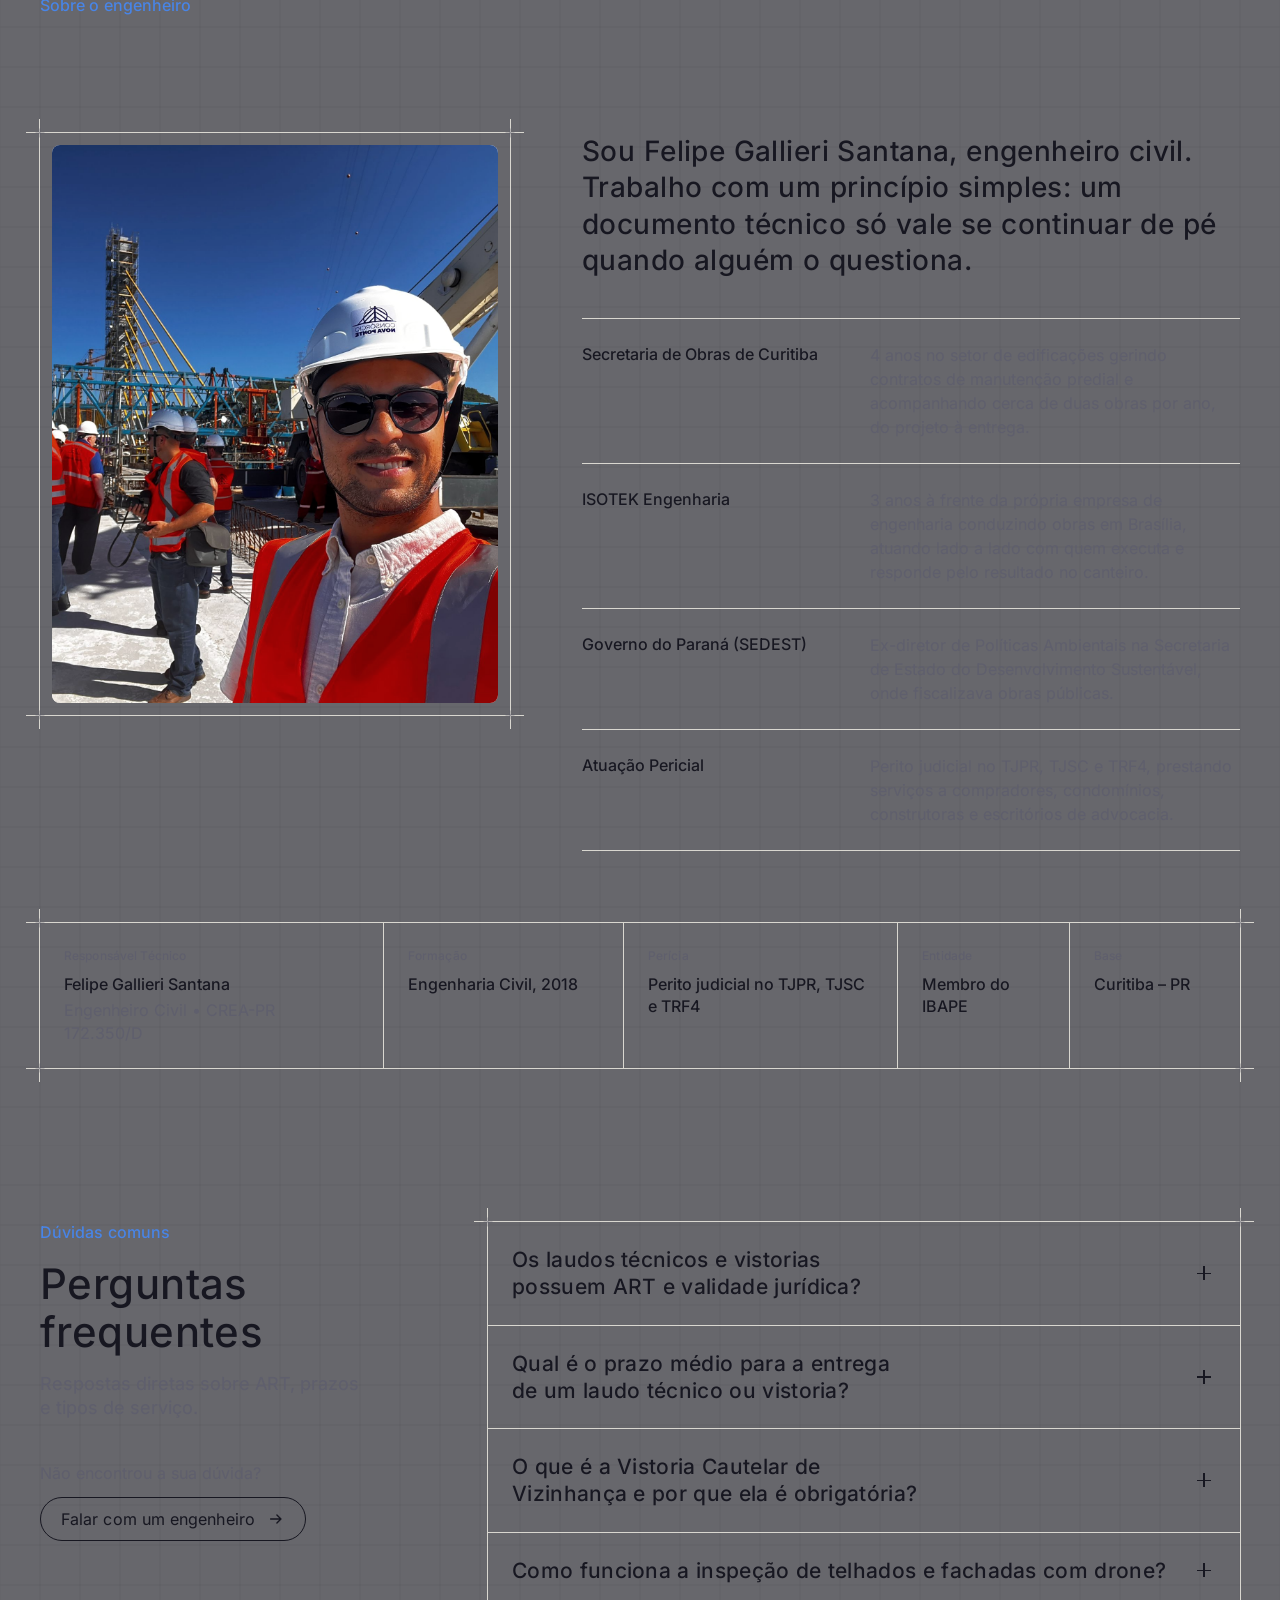
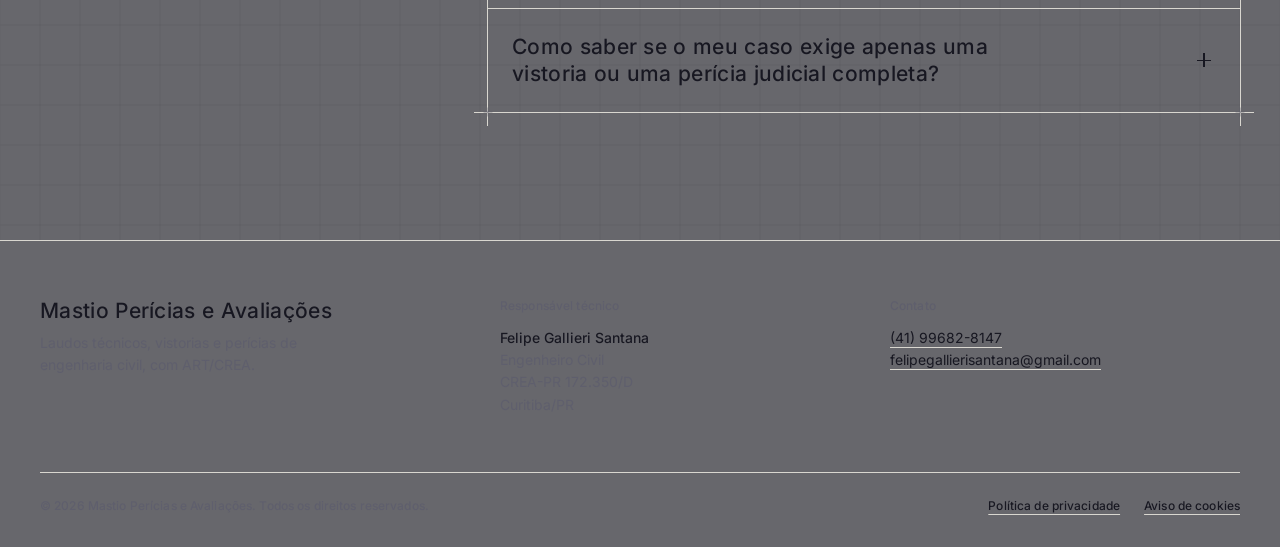
==== commit 121e4fac: "Configuracoes do site: GTM, contato, SEO, rodape e paginas legais - Google Tag Manager GTM-TZC4K56D " ====
--- a/site-laudos/index.html
+++ b/site-laudos/index.html
@@ -3,15 +3,33 @@
 <head>
   <meta charset="utf-8">
   <meta name="viewport" content="width=device-width, initial-scale=1">
+  <!-- Google Tag Manager -->
+  <script>(function(w,d,s,l,i){w[l]=w[l]||[];w[l].push({'gtm.start':new Date().getTime(),event:'gtm.js'});var f=d.getElementsByTagName(s)[0],j=d.createElement(s),dl=l!='dataLayer'?'&l='+l:'';j.async=true;j.src='https://www.googletagmanager.com/gtm.js?id='+i+dl;f.parentNode.insertBefore(j,f);})(window,document,'script','dataLayer','GTM-TZC4K56D');</script>
+  <!-- End Google Tag Manager -->
   <title>Laudos Técnicos, Vistorias e Perícias de Engenharia Civil | Mastio</title>
   <meta name="description" content="Laudos técnicos, vistorias cautelares, perícias prediais e avaliação imobiliária com ART/CREA, validade jurídica e prazos ágeis. Solicite um orçamento rápido pelo WhatsApp.">
   <meta name="theme-color" content="#171721">
   <meta property="og:type" content="website">
   <meta property="og:title" content="Laudos Técnicos, Vistorias e Perícias de Engenharia Civil">
   <meta property="og:description" content="Documentação técnica especializada com emissão de ART/CREA, validade jurídica e prazos ágeis.">
-  <meta property="og:image" content="assets/img/hero-aerea.jpg">
+  <meta property="og:image" content="https://sitemastio.vercel.app/assets/img/hero-aerea.jpg">
+  <meta property="og:image:width" content="1600">
+  <meta property="og:image:height" content="1200">
+  <meta property="og:image:alt" content="Vista aérea de uma obra com estrutura metálica de cobertura">
+  <meta property="og:url" content="https://sitemastio.vercel.app/">
+  <meta property="og:site_name" content="Mastio Perícias e Avaliações">
+  <meta property="og:locale" content="pt_BR">
+  <meta name="twitter:card" content="summary_large_image">
+  <meta name="twitter:title" content="Laudos Técnicos, Vistorias e Perícias de Engenharia Civil">
+  <meta name="twitter:description" content="Documentação técnica especializada com emissão de ART/CREA, validade jurídica e prazos ágeis.">
+  <meta name="twitter:image" content="https://sitemastio.vercel.app/assets/img/hero-aerea.jpg">
+  <link rel="canonical" href="https://sitemastio.vercel.app/">
+  <link rel="icon" href="/favicon.ico" sizes="any">
+  <link rel="icon" type="image/png" sizes="32x32" href="/favicon-32.png">
+  <link rel="icon" type="image/png" sizes="192x192" href="/icon-192.png">
+  <link rel="apple-touch-icon" href="/apple-touch-icon.png">
   <link rel="preload" href="assets/fonts/inter-latin-wght-normal.woff2" as="font" type="font/woff2" crossorigin>
-  <link rel="preload" href="assets/img/hero-aerea.jpg" as="image">
+  <link rel="preload" href="/assets/img/hero-aerea.jpg" as="image">
   <link rel="stylesheet" href="css/style.css">
   <script>document.documentElement.classList.add('js');</script>
   <script type="application/ld+json">
@@ -20,6 +38,11 @@
     "@type": "ProfessionalService",
     "name": "Mastio Perícias e Avaliações",
     "description": "Laudos técnicos, vistorias cautelares, perícias prediais e avaliação imobiliária de precisão com ART/CREA.",
+    "url": "https://sitemastio.vercel.app/",
+    "image": "https://sitemastio.vercel.app/assets/img/hero-aerea.jpg",
+    "telephone": "+5541996828147",
+    "email": "felipegallierisantana@gmail.com",
+    "address": { "@type": "PostalAddress", "addressLocality": "Curitiba", "addressRegion": "PR", "addressCountry": "BR" },
     "areaServed": "BR",
     "serviceType": ["Vistoria cautelar de vizinhança", "Laudo técnico e perícia predial", "Avaliação imobiliária NBR 14653"]
   }
@@ -79,6 +102,9 @@
   </script>
 </head>
 <body>
+  <!-- Google Tag Manager (noscript) -->
+  <noscript><iframe src="https://www.googletagmanager.com/ns.html?id=GTM-TZC4K56D" height="0" width="0" style="display:none;visibility:hidden"></iframe></noscript>
+  <!-- End Google Tag Manager (noscript) -->
   <a class="skip" href="#credibilidade">Ir para o conteúdo</a>
   <div class="progress" aria-hidden="true"><span></span></div>
 
@@ -95,9 +121,12 @@
         <a class="pill-link" href="#como-funciona" data-spy="como-funciona">Como funciona</a>
       </nav>
 
-      <a class="btn btn--ghost btn--sm nav__cta" href="https://wa.me/5541996828147?text=Ol%C3%A1%2C%20vim%20pelo%20site%20e%20quero%20um%20or%C3%A7amento." target="_blank" rel="noopener">
-        <span>Solicitar orçamento</span>
-      </a>
+      <div class="nav__actions">
+        <a class="nav__tel" href="tel:+5541996828147" aria-label="Ligar para (41) 99682-8147"><svg viewBox="0 0 24 24" width="18" height="18" aria-hidden="true" fill="none" stroke="currentColor" stroke-width="1.6" stroke-linecap="round" stroke-linejoin="round"><path d="M5 4h4l2 5-2.5 1.5a11 11 0 0 0 5 5L15 13l5 2v4a2 2 0 0 1-2 2A16 16 0 0 1 3 6a2 2 0 0 1 2-2z"/></svg><span>(41) 99682-8147</span></a>
+        <a class="btn btn--ghost btn--sm nav__cta" href="https://wa.me/5541996828147?text=Ol%C3%A1%2C%20vim%20pelo%20site%20e%20quero%20um%20or%C3%A7amento." target="_blank" rel="noopener">
+          <span>Solicitar orçamento</span>
+        </a>
+      </div>
     </div>
     <nav class="nav__row2" aria-label="Seções (mobile)">
       <a class="pill-link" href="#inicio" data-spy="inicio">Início</a>
@@ -151,16 +180,12 @@
 
         <ul class="metrics" role="list">
           <li class="metric" data-reveal style="--d:0s">
-            <p class="metric__num"><span data-count="500" data-prefix="+">+500</span></p>
+            <p class="metric__num"><span data-count="100" data-prefix="+">+100</span></p>
             <p class="metric__label">Laudos Técnicos Emitidos e Homologados</p>
           </li>
           <li class="metric" data-reveal style="--d:.12s">
-            <p class="metric__num"><span data-count="100" data-suffix="%">100%</span></p>
-            <p class="metric__label">de Conformidade com Normas da ABNT e CREA</p>
-          </li>
-          <li class="metric" data-reveal style="--d:.24s">
-            <p class="metric__num"><span data-count="10" data-prefix="+">+10</span></p>
-            <p class="metric__label">Anos de Atuação Executiva em Engenharia Diagnóstica</p>
+            <p class="metric__num"><span data-count="8" data-prefix="+">+8</span></p>
+            <p class="metric__label">Anos de experiência</p>
           </li>
         </ul>
 
@@ -477,48 +502,6 @@
       </div>
     </section>
 
-    <!-- ============ SEÇÃO 6 — DEPOIMENTOS ============ -->
-    <section class="tmn-sec" id="depoimentos" aria-labelledby="dep-title">
-      <div class="wrap">
-        <header class="tmn__head">
-          <p class="eyebrow">Depoimentos</p>
-          <h2 class="h-lg" id="dep-title">O que dizem nossos clientes</h2>
-          <p class="lead">Espaço reservado para depoimentos reais de clientes.</p>
-        </header>
-        <div class="tmn">
-          <figure class="tcard" style="--t-card-index:0" data-reveal>
-            <span class="tcard__ln tcard__ln--l"></span><span class="tcard__ln tcard__ln--r"></span>
-            <span class="tcard__ln tcard__ln--t"></span><span class="tcard__ln tcard__ln--b"></span>
-            <svg class="tdecor" aria-hidden="true" fill="none" stroke="currentColor" stroke-linecap="round" stroke-linejoin="round" viewBox="0 0 24 24"><path d="M5 12h14"/><path d="M12 5v14"/></svg>
-            <blockquote class="tcard__q"><svg class="tquote" aria-hidden="true" fill="none" stroke="currentColor" stroke-linecap="round" stroke-linejoin="round" viewBox="0 0 24 24"><path d="M3 21c3 0 7-1 7-8V5c0-1.25-.756-2.017-2-2H4c-1.25 0-2 .75-2 1.972V11c0 1.25.75 2 2 2 1 0 1 0 1 1v1c0 1-1 2-2 2s-1 .008-1 1.031V20c0 1 0 1 1 1z"/><path d="M15 21c3 0 7-1 7-8V5c0-1.25-.757-2.017-2-2h-4c-1.25 0-2 .75-2 1.972V11c0 1.25.75 2 2 2h.75c0 2.25.25 4-2.75 4v3c0 1 0 1 1 1z"/></svg><p>Depoimento de exemplo. Substitua este texto pelo depoimento real de um cliente que contratou uma vistoria cautelar.</p></blockquote>
-            <figcaption class="tcard__by">
-              <span class="tavatar" aria-hidden="true">N</span>
-              <span class="tcard__who"><cite>Nome do cliente</cite><span>Cargo, <b>Empresa</b></span></span>
-            </figcaption>
-          </figure>
-          <figure class="tcard" style="--t-card-index:1" data-reveal>
-            <span class="tcard__ln tcard__ln--l"></span><span class="tcard__ln tcard__ln--r"></span>
-            <span class="tcard__ln tcard__ln--t"></span><span class="tcard__ln tcard__ln--b"></span>
-            <svg class="tdecor" aria-hidden="true" fill="none" stroke="currentColor" stroke-linecap="round" stroke-linejoin="round" viewBox="0 0 24 24"><path d="M5 12h14"/><path d="M12 5v14"/></svg>
-            <blockquote class="tcard__q"><svg class="tquote" aria-hidden="true" fill="none" stroke="currentColor" stroke-linecap="round" stroke-linejoin="round" viewBox="0 0 24 24"><path d="M3 21c3 0 7-1 7-8V5c0-1.25-.756-2.017-2-2H4c-1.25 0-2 .75-2 1.972V11c0 1.25.75 2 2 2 1 0 1 0 1 1v1c0 1-1 2-2 2s-1 .008-1 1.031V20c0 1 0 1 1 1z"/><path d="M15 21c3 0 7-1 7-8V5c0-1.25-.757-2.017-2-2h-4c-1.25 0-2 .75-2 1.972V11c0 1.25.75 2 2 2h.75c0 2.25.25 4-2.75 4v3c0 1 0 1 1 1z"/></svg><p>Depoimento de exemplo. Substitua este texto pelo depoimento real de um cliente que recebeu um laudo ou uma perícia.</p></blockquote>
-            <figcaption class="tcard__by">
-              <span class="tavatar" aria-hidden="true">N</span>
-              <span class="tcard__who"><cite>Nome do cliente</cite><span>Cargo, <b>Empresa</b></span></span>
-            </figcaption>
-          </figure>
-          <figure class="tcard" style="--t-card-index:2" data-reveal>
-            <span class="tcard__ln tcard__ln--l"></span><span class="tcard__ln tcard__ln--r"></span>
-            <span class="tcard__ln tcard__ln--t"></span><span class="tcard__ln tcard__ln--b"></span>
-            <svg class="tdecor" aria-hidden="true" fill="none" stroke="currentColor" stroke-linecap="round" stroke-linejoin="round" viewBox="0 0 24 24"><path d="M5 12h14"/><path d="M12 5v14"/></svg>
-            <blockquote class="tcard__q"><svg class="tquote" aria-hidden="true" fill="none" stroke="currentColor" stroke-linecap="round" stroke-linejoin="round" viewBox="0 0 24 24"><path d="M3 21c3 0 7-1 7-8V5c0-1.25-.756-2.017-2-2H4c-1.25 0-2 .75-2 1.972V11c0 1.25.75 2 2 2 1 0 1 0 1 1v1c0 1-1 2-2 2s-1 .008-1 1.031V20c0 1 0 1 1 1z"/><path d="M15 21c3 0 7-1 7-8V5c0-1.25-.757-2.017-2-2h-4c-1.25 0-2 .75-2 1.972V11c0 1.25.75 2 2 2h.75c0 2.25.25 4-2.75 4v3c0 1 0 1 1 1z"/></svg><p>Depoimento de exemplo. Substitua este texto pelo depoimento real de um cliente que solicitou uma avaliação imobiliária.</p></blockquote>
-            <figcaption class="tcard__by">
-              <span class="tavatar" aria-hidden="true">N</span>
-              <span class="tcard__who"><cite>Nome do cliente</cite><span>Cargo, <b>Empresa</b></span></span>
-            </figcaption>
-          </figure>
-        </div>
-      </div>
-    </section>
 
     <!-- ============ SEÇÃO 7 — PERGUNTAS FREQUENTES ============ -->
     <section class="faq-sec" id="faq" aria-labelledby="faq-title">
@@ -595,14 +578,40 @@
     </section>
   </main>
 
-  <footer class="foot">
-    <div class="wrap foot__inner">
-      <p><span>© 2026 Mastio Perícias e Avaliações</span> <span class="sep" aria-hidden="true">·</span> <span>Laudos, vistorias e perícias de engenharia civil</span></p>
-      <p>ART/CREA · NBR 14653 · NBR 13752</p>
+  <footer class="ft">
+    <div class="wrap">
+      <div class="ft__grid">
+        <div class="ft__col ft__col--brand">
+          <p class="ft__name">Mastio Perícias e Avaliações</p>
+          <p class="ft__txt">Laudos técnicos, vistorias e perícias de engenharia civil, com ART/CREA.</p>
+        </div>
+        <div class="ft__col">
+          <p class="ft__h">Responsável técnico</p>
+          <p class="ft__txt"><b>Felipe Gallieri Santana</b><br>Engenheiro Civil<br>CREA-PR&nbsp;172.350/D<br>Curitiba/PR</p>
+        </div>
+        <div class="ft__col">
+          <p class="ft__h">Contato</p>
+          <p class="ft__txt">
+            <a class="ft__link" href="tel:+5541996828147">(41) 99682-8147</a><br>
+            <a class="ft__link" href="mailto:felipegallierisantana@gmail.com">felipegallierisantana@gmail.com</a>
+          </p>
+        </div>
+      </div>
+      <div class="ft__bar">
+        <p>© 2026 Mastio Perícias e Avaliações. Todos os direitos reservados.</p>
+        <p class="ft__legal"><a href="/privacidade.html">Política de privacidade</a><a href="/cookies.html">Aviso de cookies</a></p>
+      </div>
     </div>
   </footer>
 
+  <a class="wa-float" href="https://wa.me/5541996828147?text=Ol%C3%A1%2C%20vim%20pelo%20site%20e%20gostaria%20de%20falar%20com%20um%20engenheiro." target="_blank" rel="noopener" aria-label="Falar pelo WhatsApp"><svg viewBox="0 0 24 24" width="26" height="26" aria-hidden="true" fill="none" stroke="currentColor" stroke-width="1.6" stroke-linecap="round" stroke-linejoin="round"><path d="M3.5 20.5l1.3-4.3A8.5 8.5 0 1 1 8 19.3z"/><path d="M9 8.8c.2 2.6 3.6 5.9 6.2 6.2l1.2-1.3-2.1-1-.9.7c-.9-.4-1.7-1.2-2.1-2.1l.7-.9-1-2.1z"/></svg></a>
+  <div class="cb" id="cookie-banner" role="region" aria-label="Aviso de cookies" hidden>
+    <p class="cb__txt">Usamos cookies para medir o uso do site e melhorar a sua experiência. Saiba mais no <a href="/cookies.html">aviso de cookies</a> e na <a href="/privacidade.html">política de privacidade</a>.</p>
+    <button class="btn btn--primary btn--sm cb__ok" type="button" data-cb-ok>Entendi</button>
+  </div>
+
   <script src="assets/vendor/lenis.min.js"></script>
   <script src="js/main.js"></script>
+  <script src="js/cookies.js"></script>
 </body>
 </html>
--- a/site-laudos/css/style.css
+++ b/site-laudos/css/style.css
@@ -824,3 +824,62 @@
 
 /* foto do engenheiro: enquadra o rosto, que fica à direita da imagem */
 .eng__img img{object-position:82% 40%}
+
+
+/* ===== Configurações: telefone, botão flutuante, cookies, rodapé, 2 métricas ===== */
+
+/* header: telefone clicável ao lado do botão */
+.nav__actions{justify-self:end;display:flex;align-items:center;gap:var(--spacing-12)}
+.nav__tel{display:inline-flex;align-items:center;gap:var(--spacing-8);height:44px;padding:0 var(--spacing-16);border-radius:var(--radius-pill);color:var(--color-ivory-text);font-size:var(--text-body-sm);font-weight:420;white-space:nowrap;transition:background-color .5s var(--ease-out)}
+.nav__tel:hover{background:rgba(237,237,243,.1)}
+.nav__tel svg{flex:none}
+@media (max-width:1100px) and (min-width:861px){.nav__tel span{display:none}.nav__tel{padding:0;width:44px;justify-content:center}}
+@media (max-width:860px){
+  .nav__tel span{display:none}
+  .nav__tel{padding:0;width:40px;height:40px;justify-content:center;border:1px solid var(--color-ivory-text)}
+  .nav__actions{gap:var(--spacing-8)}
+}
+
+/* botão flutuante de WhatsApp: só no celular */
+.wa-float{display:none}
+@media (max-width:860px){
+  .wa-float{position:fixed;z-index:45;right:16px;bottom:calc(16px + env(safe-area-inset-bottom,0px));width:56px;height:56px;border-radius:50%;display:grid;place-items:center;background:var(--color-cobalt);color:var(--color-pure-white);transition:transform .6s var(--ease-out),bottom .6s var(--ease-out)}
+  .wa-float:active{transform:scale(.94)}
+  html.has-cb .wa-float{bottom:calc(var(--cb-h,0px) + 28px + env(safe-area-inset-bottom,0px))}
+}
+
+/* aviso de cookies */
+.cb{position:fixed;z-index:60;left:16px;bottom:calc(16px + env(safe-area-inset-bottom,0px));max-width:440px;display:flex;align-items:center;gap:var(--spacing-16);padding:var(--spacing-16) var(--spacing-16) var(--spacing-16) var(--spacing-20);background:var(--color-graphite-card);color:var(--color-ivory-text);border-radius:var(--radius-card);opacity:0;transform:translate3d(0,24px,0);transition:opacity .6s var(--ease-out),transform .8s var(--ease-out)}
+.cb.is-in{opacity:1;transform:none}
+.cb[hidden]{display:none}
+.cb__txt{margin:0;font-size:var(--text-body-sm);line-height:1.45;color:var(--color-ash-text)}
+.cb__txt a{color:var(--color-ivory-text);text-decoration:underline;text-underline-offset:3px}
+.cb__ok{flex:none}
+@media (max-width:560px){.cb{right:16px;max-width:none;flex-direction:column;align-items:stretch;gap:var(--spacing-12)}}
+
+/* credibilidade: duas métricas */
+.metrics{grid-template-columns:repeat(2,1fr)}
+@media (max-width:720px){.metrics{grid-template-columns:1fr}}
+
+/* rodapé */
+.ft{border-top:1px solid var(--ft-line,var(--lite-line));padding:var(--spacing-56) 0 var(--spacing-32);color:var(--ft-muted,var(--lite-muted))}
+.ft p{margin:0}
+.ft__grid{display:grid;grid-template-columns:1.2fr 1fr 1fr;gap:var(--spacing-40)}
+.ft__name{font-family:var(--font-arcadiadisplay);font-weight:480;font-size:var(--text-subheading);line-height:1.3;letter-spacing:.015em;color:var(--ft-ink,var(--lite-ink));margin-bottom:var(--spacing-8)!important}
+.ft__h{font-size:var(--text-caption);font-weight:480;letter-spacing:.12px;color:var(--ft-muted,var(--lite-muted));margin-bottom:var(--spacing-12)!important}
+.ft__txt{font-size:var(--text-body-sm);line-height:1.6;color:var(--ft-muted,var(--lite-muted));max-width:36ch}
+.ft__txt b{font-weight:480;color:var(--ft-ink,var(--lite-ink))}
+.ft__link{color:var(--ft-ink,var(--lite-ink));text-decoration:underline;text-decoration-color:var(--ft-line,var(--lite-line));text-underline-offset:4px;transition:text-decoration-color .4s var(--ease-out)}
+.ft__link:hover{text-decoration-color:currentColor}
+.ft__bar{display:flex;justify-content:space-between;align-items:center;flex-wrap:wrap;gap:var(--spacing-12) var(--spacing-24);margin-top:var(--spacing-56);padding-top:var(--spacing-24);border-top:1px solid var(--ft-line,var(--lite-line));font-size:var(--text-caption);font-weight:480;letter-spacing:.12px}
+.ft__legal{display:flex;flex-wrap:wrap;gap:var(--spacing-8) var(--spacing-24)}
+.ft__legal a{color:var(--ft-ink,var(--lite-ink));text-decoration:underline;text-decoration-color:var(--ft-line,var(--lite-line));text-underline-offset:4px}
+.ft__legal a:hover{text-decoration-color:currentColor}
+@media (max-width:900px){.ft__grid{grid-template-columns:1fr 1fr}.ft__col--brand{grid-column:1/-1}}
+@media (max-width:560px){.ft__grid{grid-template-columns:1fr;gap:var(--spacing-32)}.ft{padding-top:var(--spacing-40)}.ft__bar{margin-top:var(--spacing-40)}}
+/* espaço para o botão flutuante não cobrir o fim da página no celular */
+@media (max-width:860px){.ft{padding-bottom:calc(var(--spacing-32) + 72px)}}
+
+/* celular: o botão de WhatsApp não se move; o aviso de cookies deixa espaço para ele */
+@media (max-width:860px){html.has-cb .wa-float{bottom:calc(16px + env(safe-area-inset-bottom,0px))}}
+@media (max-width:560px){.cb{right:84px}}
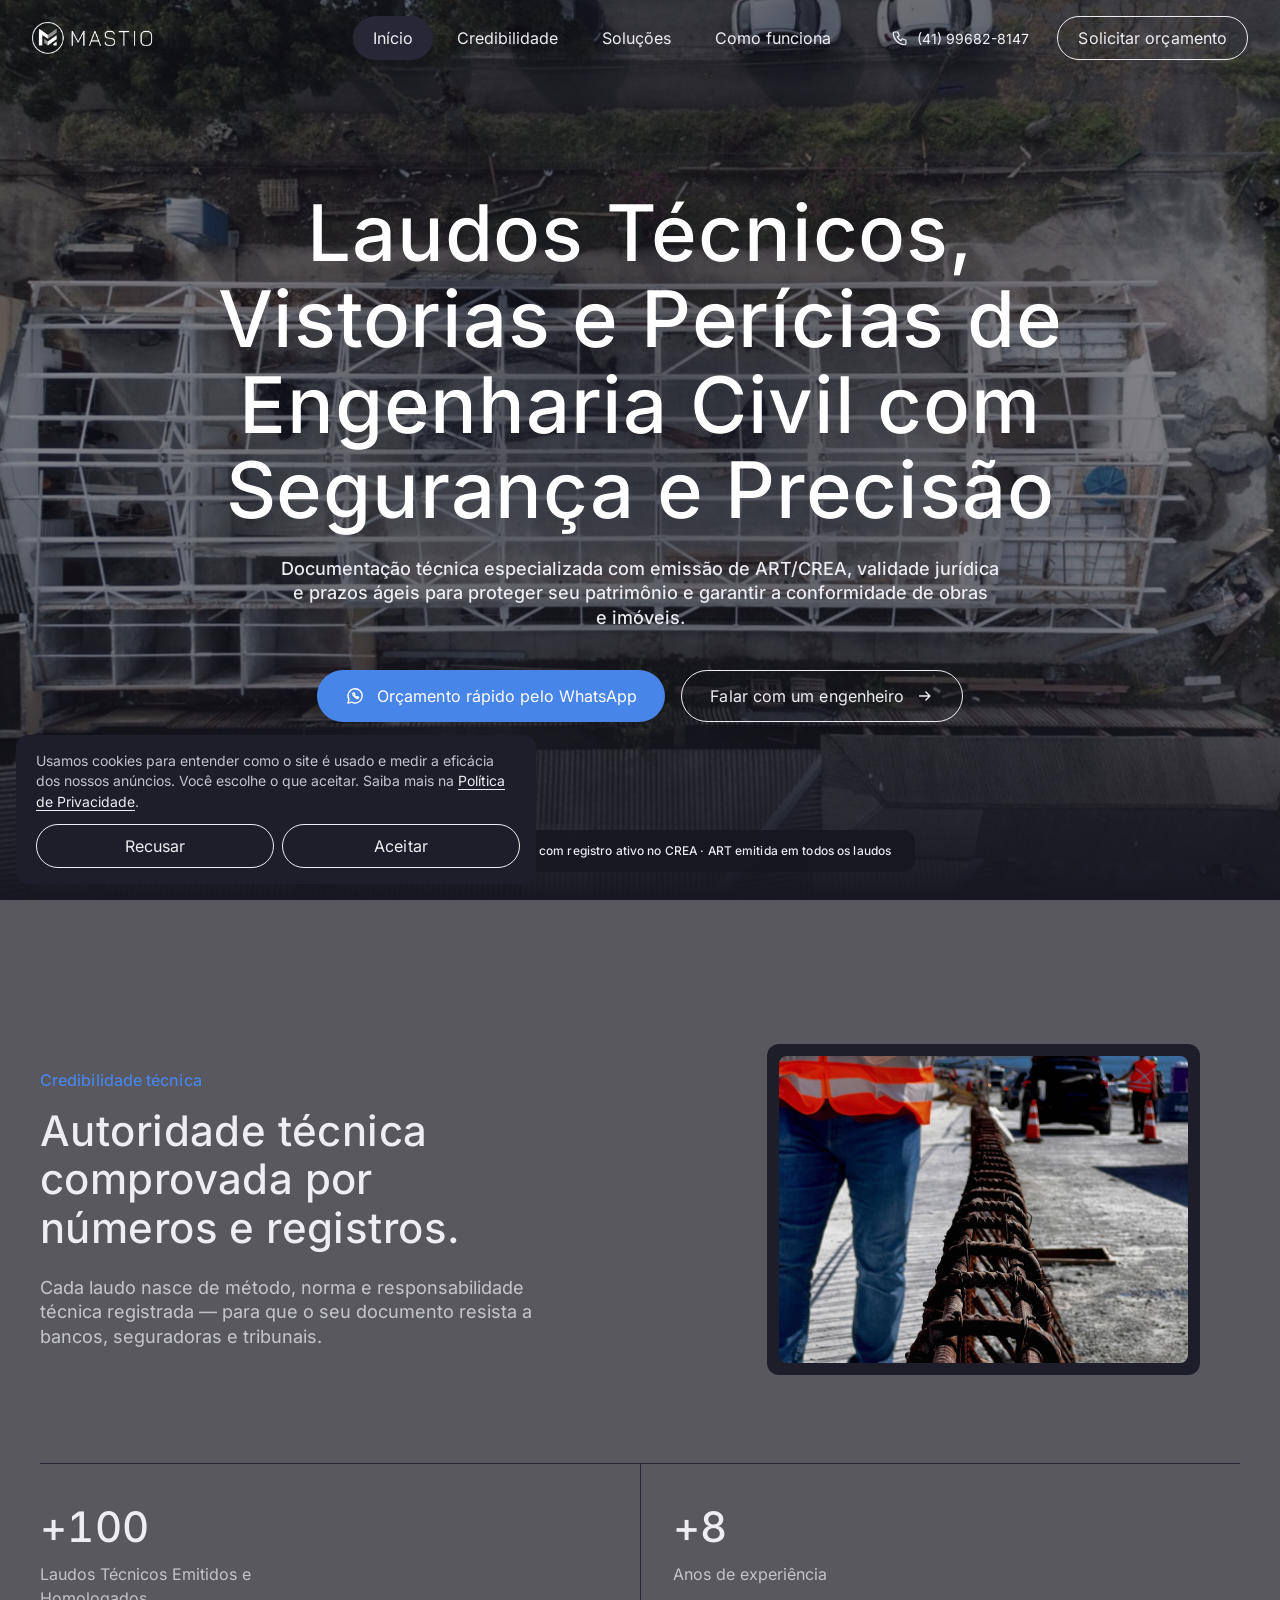
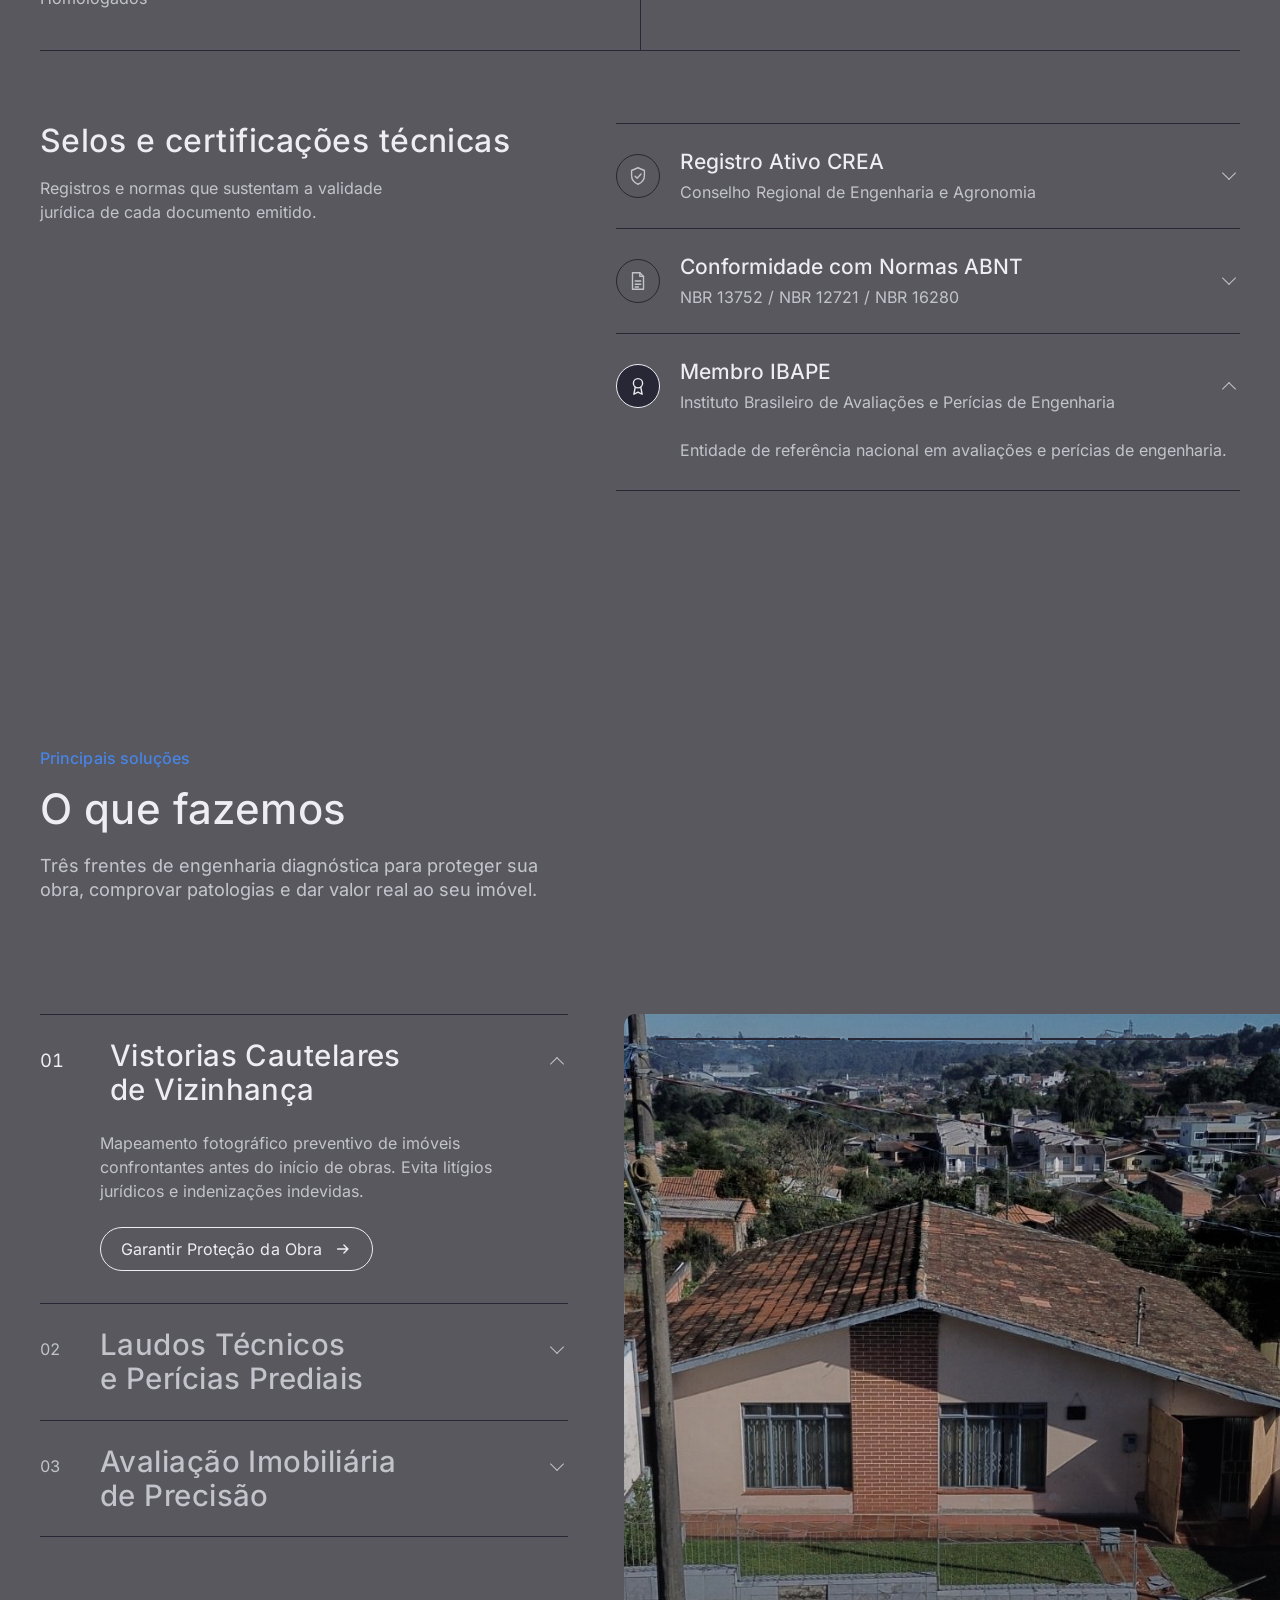
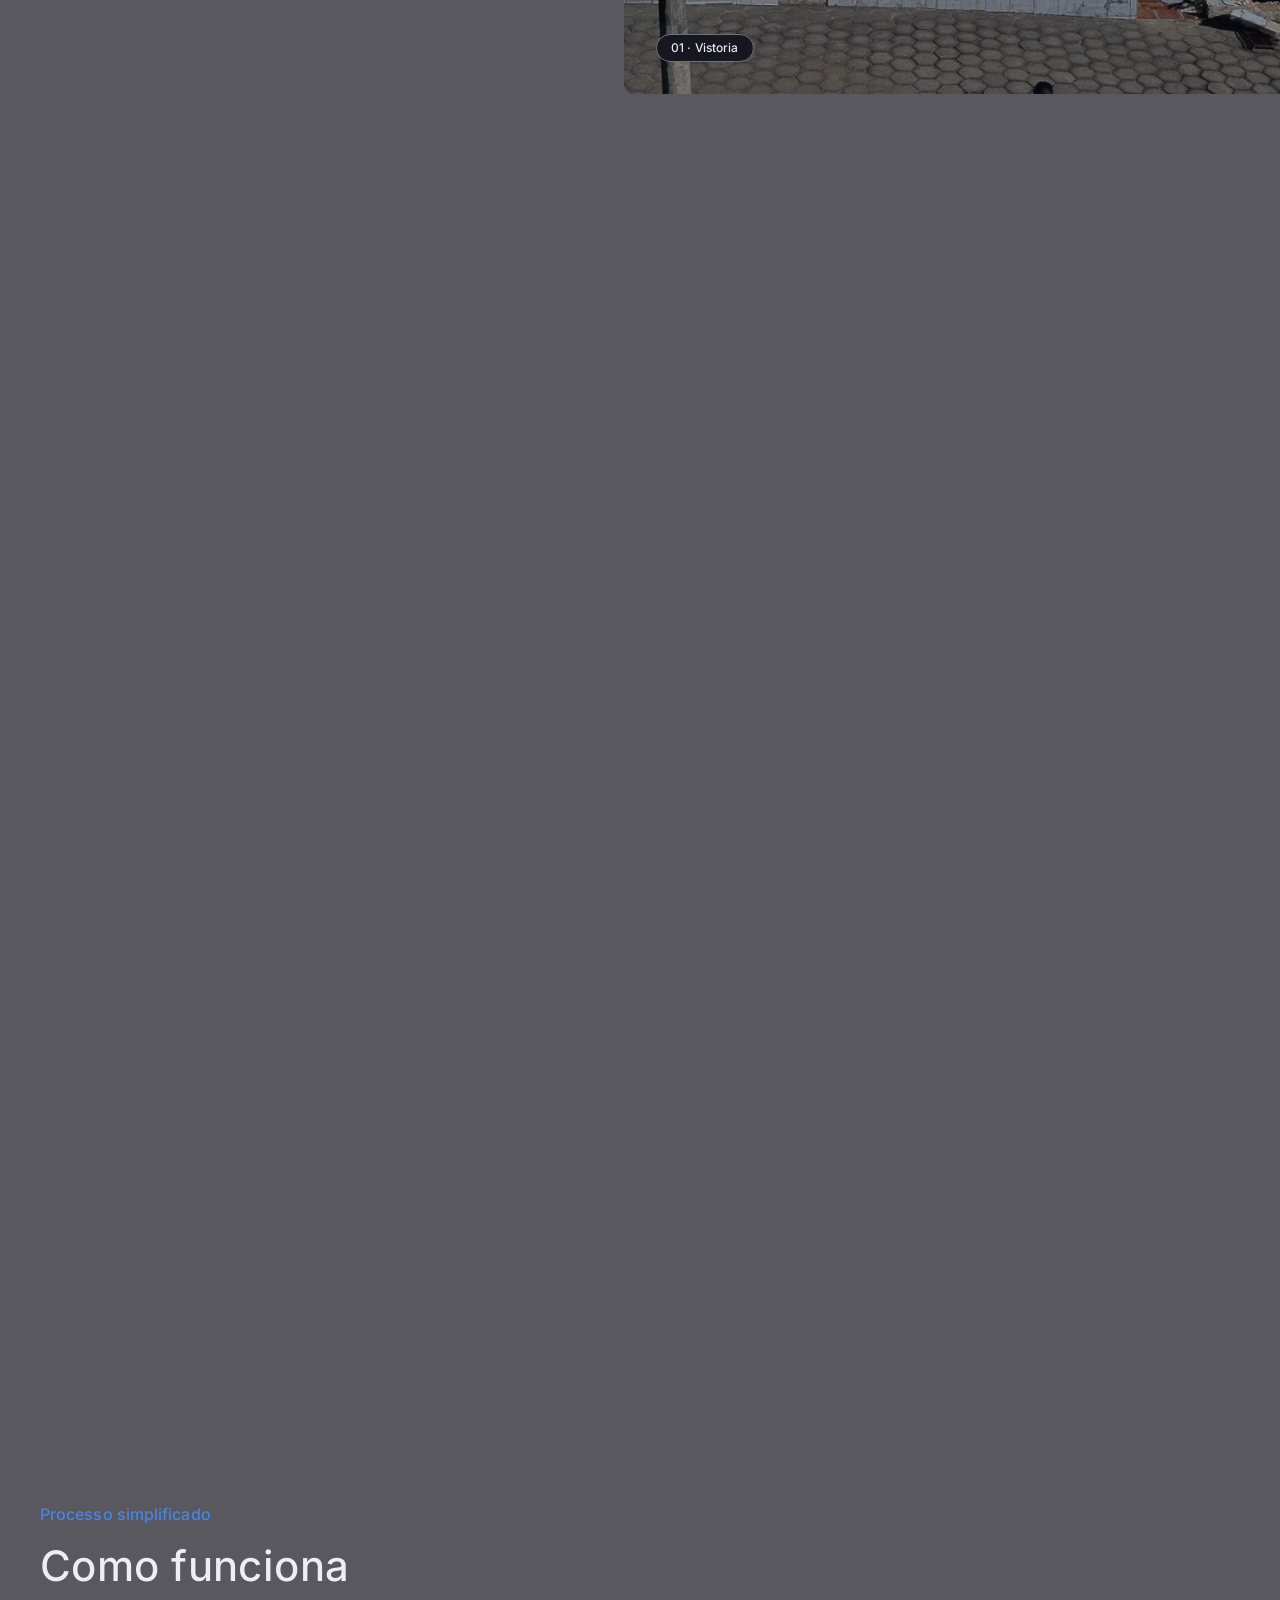
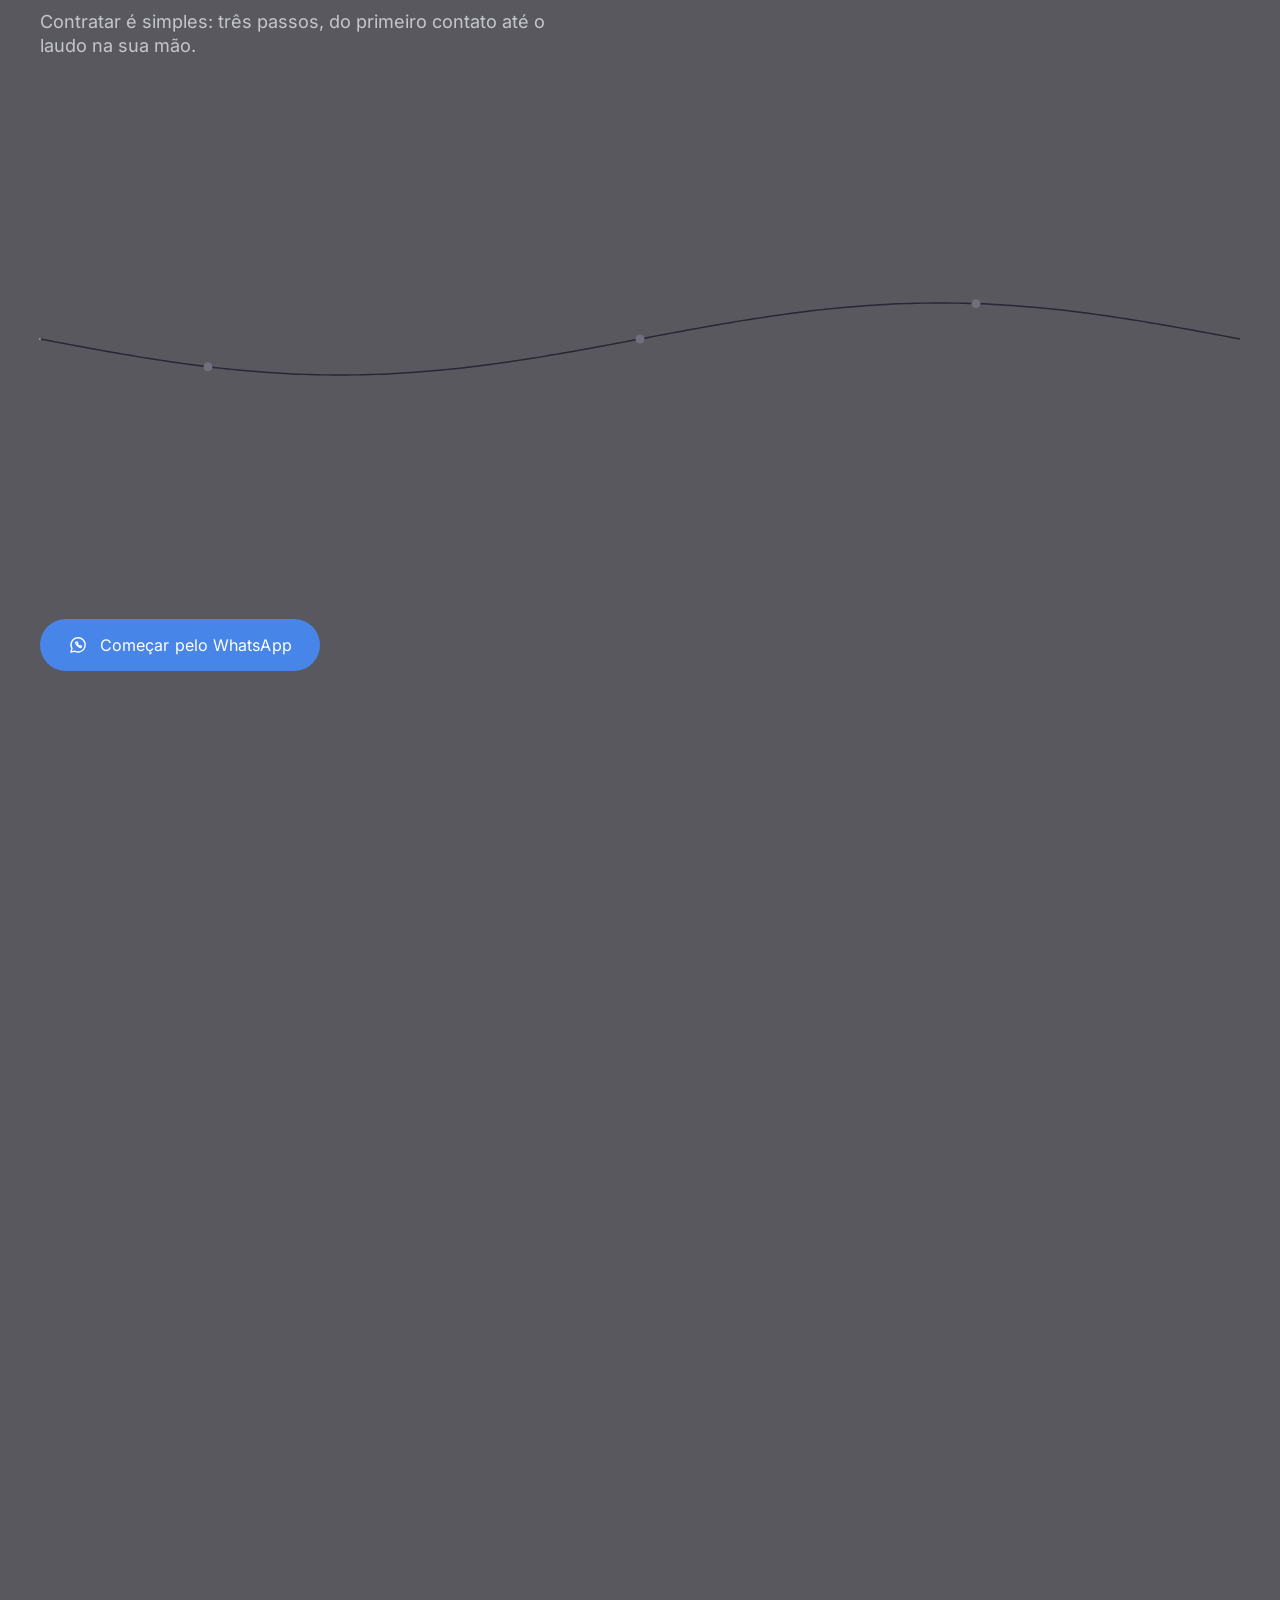
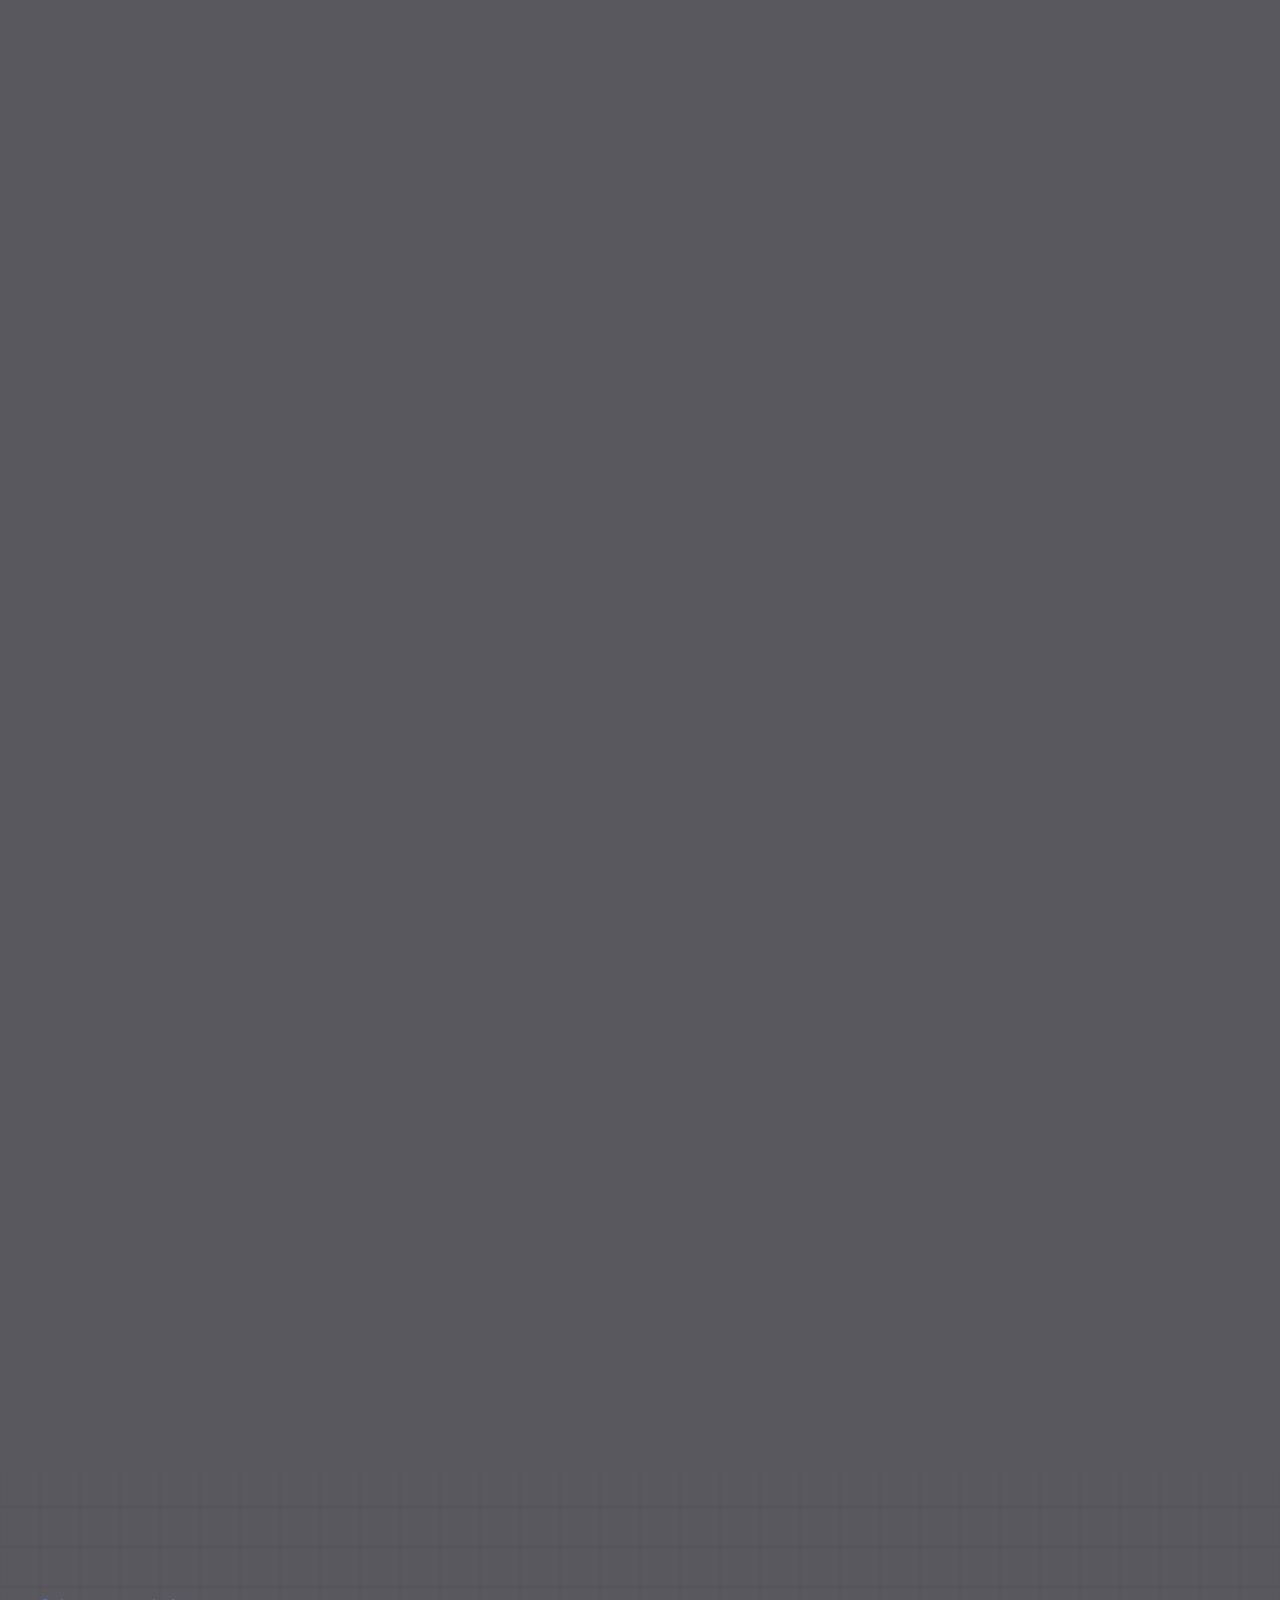
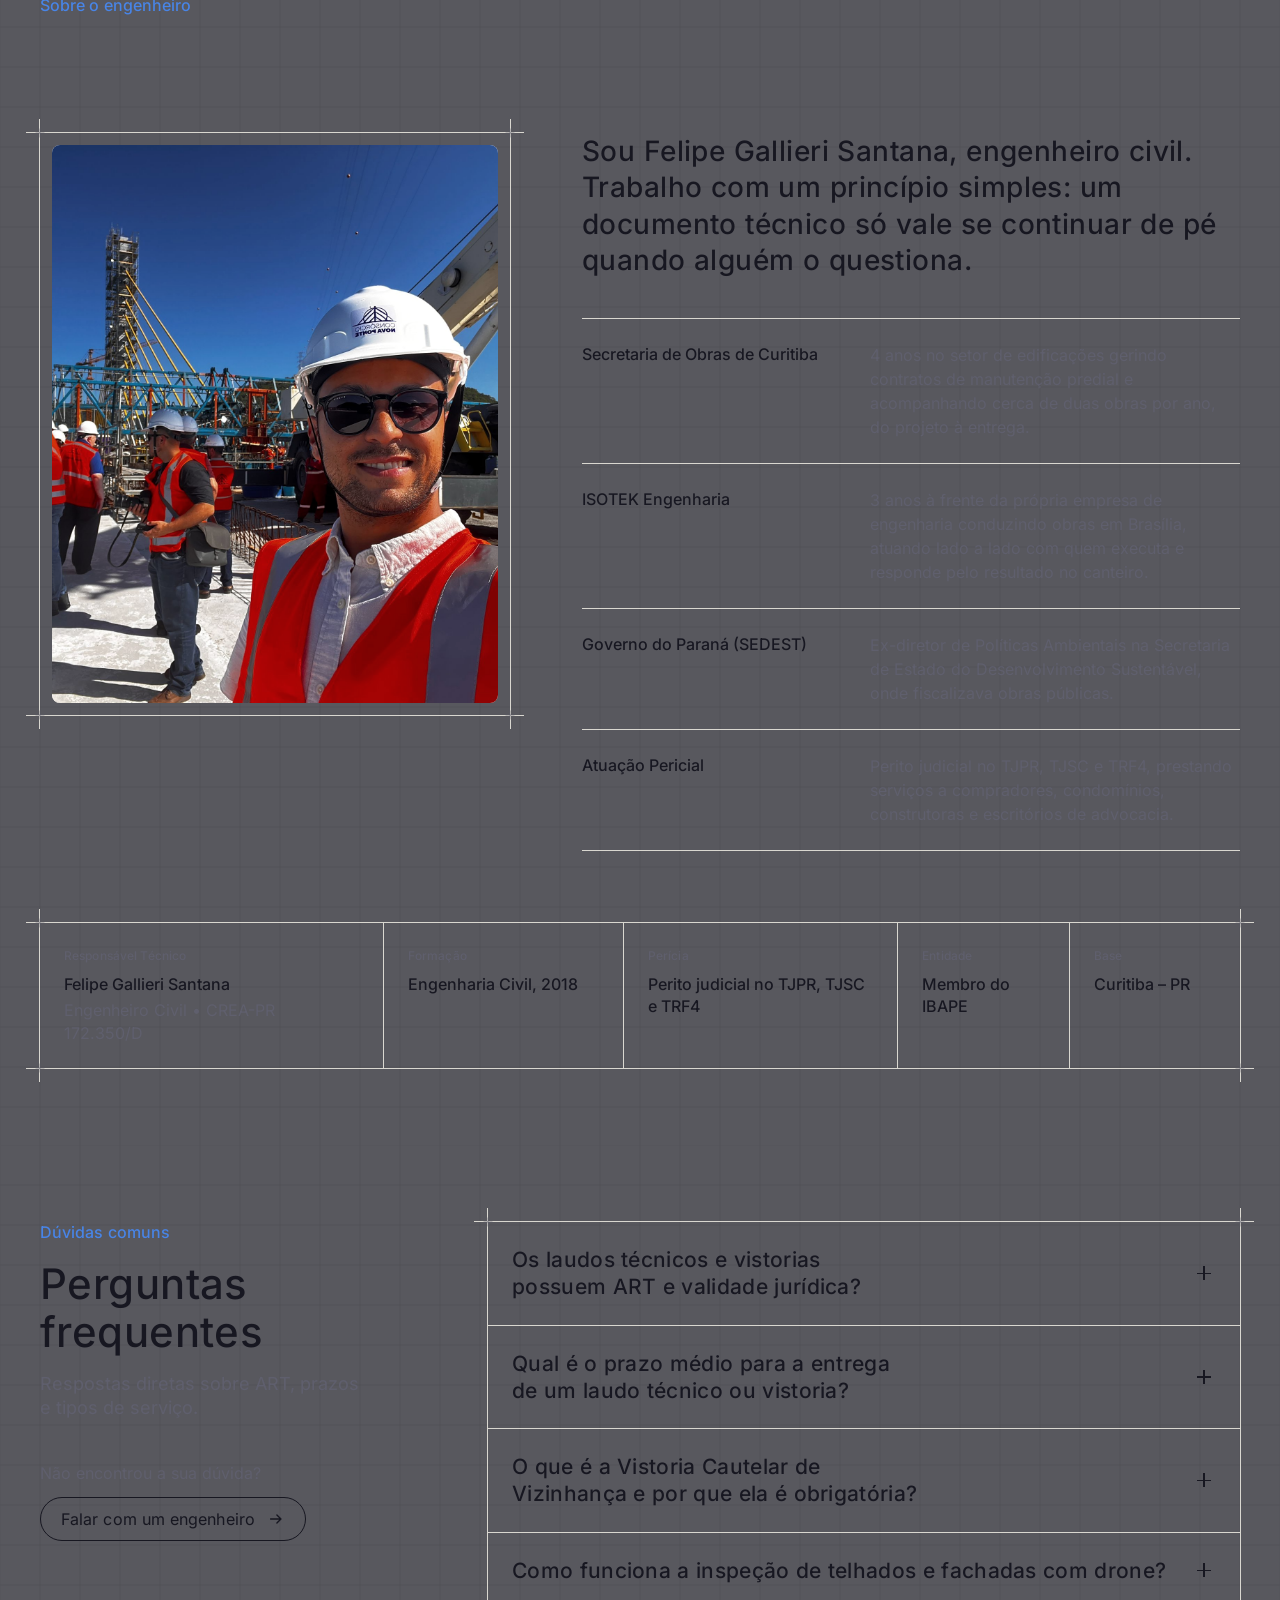
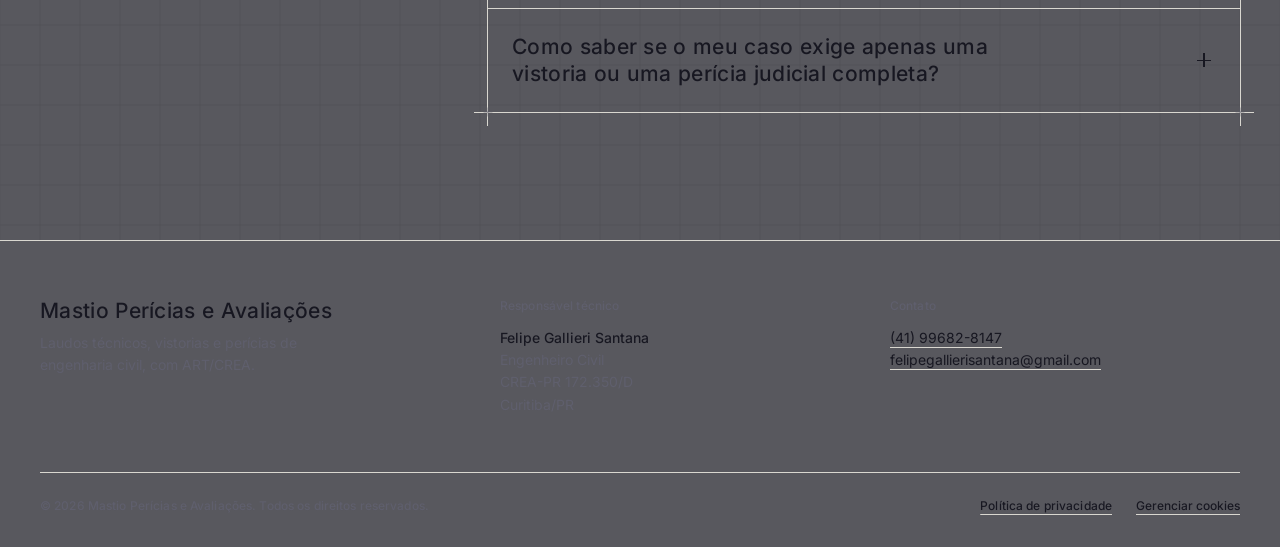
==== commit 394fee73: "Politica de privacidade e cookies (texto do documento) e consentimento - Conteudo da politica atuali" ====
--- a/site-laudos/index.html
+++ b/site-laudos/index.html
@@ -3,6 +3,8 @@
 <head>
   <meta charset="utf-8">
   <meta name="viewport" content="width=device-width, initial-scale=1">
+  <!-- Consent Mode v2: tudo negado até o visitante escolher -->
+  <script>window.dataLayer=window.dataLayer||[];function gtag(){dataLayer.push(arguments);}gtag('consent','default',{ad_storage:'denied',ad_user_data:'denied',ad_personalization:'denied',analytics_storage:'denied',wait_for_update:500});try{if(localStorage.getItem('mastio-cookies')==='granted'){gtag('consent','update',{ad_storage:'granted',ad_user_data:'granted',ad_personalization:'granted',analytics_storage:'granted'});}}catch(e){}</script>
   <!-- Google Tag Manager -->
   <script>(function(w,d,s,l,i){w[l]=w[l]||[];w[l].push({'gtm.start':new Date().getTime(),event:'gtm.js'});var f=d.getElementsByTagName(s)[0],j=d.createElement(s),dl=l!='dataLayer'?'&l='+l:'';j.async=true;j.src='https://www.googletagmanager.com/gtm.js?id='+i+dl;f.parentNode.insertBefore(j,f);})(window,document,'script','dataLayer','GTM-TZC4K56D');</script>
   <!-- End Google Tag Manager -->
@@ -12,18 +14,18 @@
   <meta property="og:type" content="website">
   <meta property="og:title" content="Laudos Técnicos, Vistorias e Perícias de Engenharia Civil">
   <meta property="og:description" content="Documentação técnica especializada com emissão de ART/CREA, validade jurídica e prazos ágeis.">
-  <meta property="og:image" content="https://sitemastio.vercel.app/assets/img/hero-aerea.jpg">
+  <meta property="og:image" content="https://www.mastio.com.br/assets/img/hero-aerea.jpg">
   <meta property="og:image:width" content="1600">
   <meta property="og:image:height" content="1200">
   <meta property="og:image:alt" content="Vista aérea de uma obra com estrutura metálica de cobertura">
-  <meta property="og:url" content="https://sitemastio.vercel.app/">
+  <meta property="og:url" content="https://www.mastio.com.br/">
   <meta property="og:site_name" content="Mastio Perícias e Avaliações">
   <meta property="og:locale" content="pt_BR">
   <meta name="twitter:card" content="summary_large_image">
   <meta name="twitter:title" content="Laudos Técnicos, Vistorias e Perícias de Engenharia Civil">
   <meta name="twitter:description" content="Documentação técnica especializada com emissão de ART/CREA, validade jurídica e prazos ágeis.">
-  <meta name="twitter:image" content="https://sitemastio.vercel.app/assets/img/hero-aerea.jpg">
-  <link rel="canonical" href="https://sitemastio.vercel.app/">
+  <meta name="twitter:image" content="https://www.mastio.com.br/assets/img/hero-aerea.jpg">
+  <link rel="canonical" href="https://www.mastio.com.br/">
   <link rel="icon" href="/favicon.ico" sizes="any">
   <link rel="icon" type="image/png" sizes="32x32" href="/favicon-32.png">
   <link rel="icon" type="image/png" sizes="192x192" href="/icon-192.png">
@@ -38,8 +40,8 @@
     "@type": "ProfessionalService",
     "name": "Mastio Perícias e Avaliações",
     "description": "Laudos técnicos, vistorias cautelares, perícias prediais e avaliação imobiliária de precisão com ART/CREA.",
-    "url": "https://sitemastio.vercel.app/",
-    "image": "https://sitemastio.vercel.app/assets/img/hero-aerea.jpg",
+    "url": "https://www.mastio.com.br/",
+    "image": "https://www.mastio.com.br/assets/img/hero-aerea.jpg",
     "telephone": "+5541996828147",
     "email": "felipegallierisantana@gmail.com",
     "address": { "@type": "PostalAddress", "addressLocality": "Curitiba", "addressRegion": "PR", "addressCountry": "BR" },
@@ -599,15 +601,18 @@
       </div>
       <div class="ft__bar">
         <p>© 2026 Mastio Perícias e Avaliações. Todos os direitos reservados.</p>
-        <p class="ft__legal"><a href="/privacidade.html">Política de privacidade</a><a href="/cookies.html">Aviso de cookies</a></p>
+        <p class="ft__legal"><a href="/privacidade.html">Política de privacidade</a><button class="ft__btn" type="button" data-cb-open>Gerenciar cookies</button></p>
       </div>
     </div>
   </footer>
 
   <a class="wa-float" href="https://wa.me/5541996828147?text=Ol%C3%A1%2C%20vim%20pelo%20site%20e%20gostaria%20de%20falar%20com%20um%20engenheiro." target="_blank" rel="noopener" aria-label="Falar pelo WhatsApp"><svg viewBox="0 0 24 24" width="26" height="26" aria-hidden="true" fill="none" stroke="currentColor" stroke-width="1.6" stroke-linecap="round" stroke-linejoin="round"><path d="M3.5 20.5l1.3-4.3A8.5 8.5 0 1 1 8 19.3z"/><path d="M9 8.8c.2 2.6 3.6 5.9 6.2 6.2l1.2-1.3-2.1-1-.9.7c-.9-.4-1.7-1.2-2.1-2.1l.7-.9-1-2.1z"/></svg></a>
   <div class="cb" id="cookie-banner" role="region" aria-label="Aviso de cookies" hidden>
-    <p class="cb__txt">Usamos cookies para medir o uso do site e melhorar a sua experiência. Saiba mais no <a href="/cookies.html">aviso de cookies</a> e na <a href="/privacidade.html">política de privacidade</a>.</p>
-    <button class="btn btn--primary btn--sm cb__ok" type="button" data-cb-ok>Entendi</button>
+    <p class="cb__txt">Usamos cookies para entender como o site é usado e medir a eficácia dos nossos anúncios. Você escolhe o que aceitar. Saiba mais na <a href="/privacidade.html#cookies">Política de Privacidade</a>.</p>
+    <div class="cb__btns">
+      <button class="btn btn--ghost btn--sm" type="button" data-cb="denied">Recusar</button>
+      <button class="btn btn--ghost btn--sm" type="button" data-cb="granted">Aceitar</button>
+    </div>
   </div>
 
   <script src="assets/vendor/lenis.min.js"></script>
--- a/site-laudos/css/style.css
+++ b/site-laudos/css/style.css
@@ -883,3 +883,12 @@
 /* celular: o botão de WhatsApp não se move; o aviso de cookies deixa espaço para ele */
 @media (max-width:860px){html.has-cb .wa-float{bottom:calc(16px + env(safe-area-inset-bottom,0px))}}
 @media (max-width:560px){.cb{right:84px}}
+
+
+/* aviso de cookies: Aceitar e Recusar iguais; "Gerenciar cookies" no rodapé */
+.cb{max-width:520px;flex-direction:column;align-items:stretch;gap:var(--spacing-12)}
+.cb__btns{display:flex;gap:var(--spacing-8)}
+.cb__btns .btn{flex:1}
+.ft__btn{padding:0;color:var(--ft-ink,var(--lite-ink));font:inherit;text-decoration:underline;text-decoration-color:var(--ft-line,var(--lite-line));text-underline-offset:4px;cursor:pointer;transition:text-decoration-color .4s var(--ease-out)}
+.ft__btn:hover{text-decoration-color:currentColor}
+@media (max-width:560px){.cb{right:84px}}
